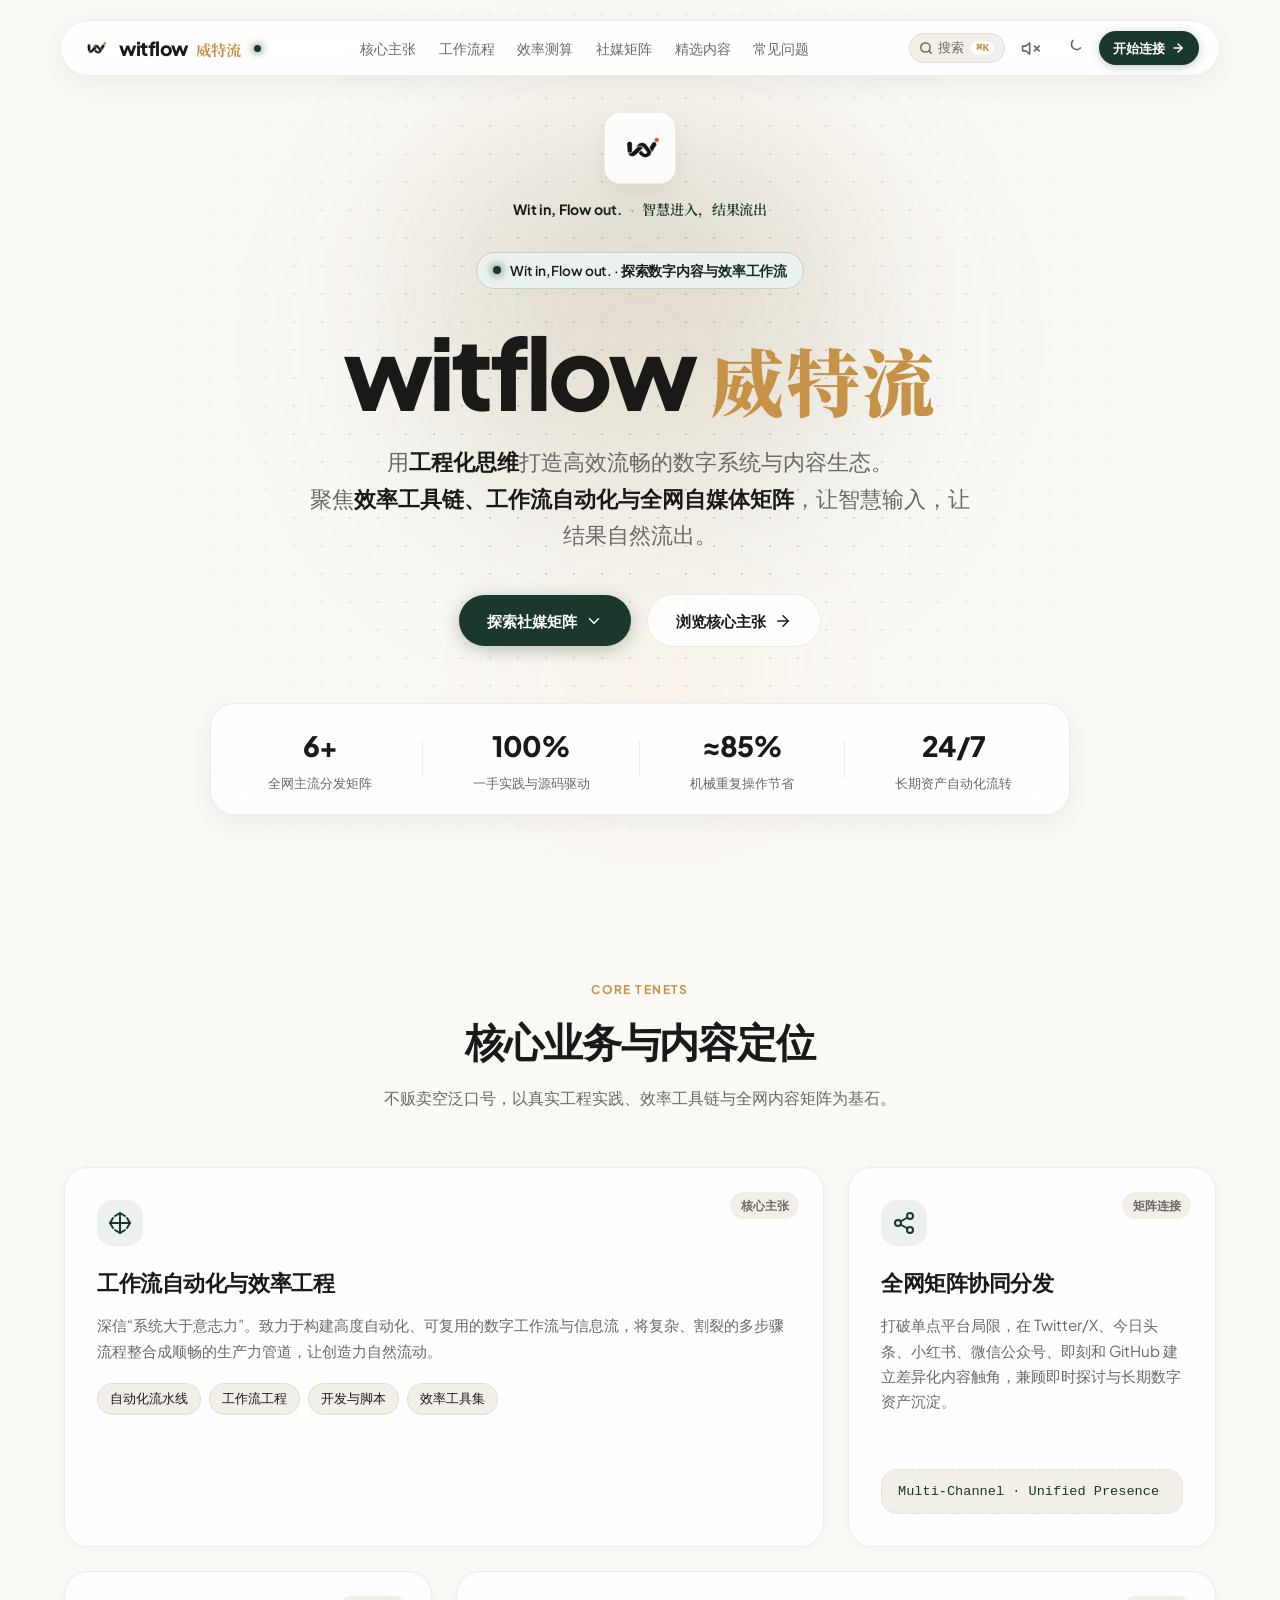
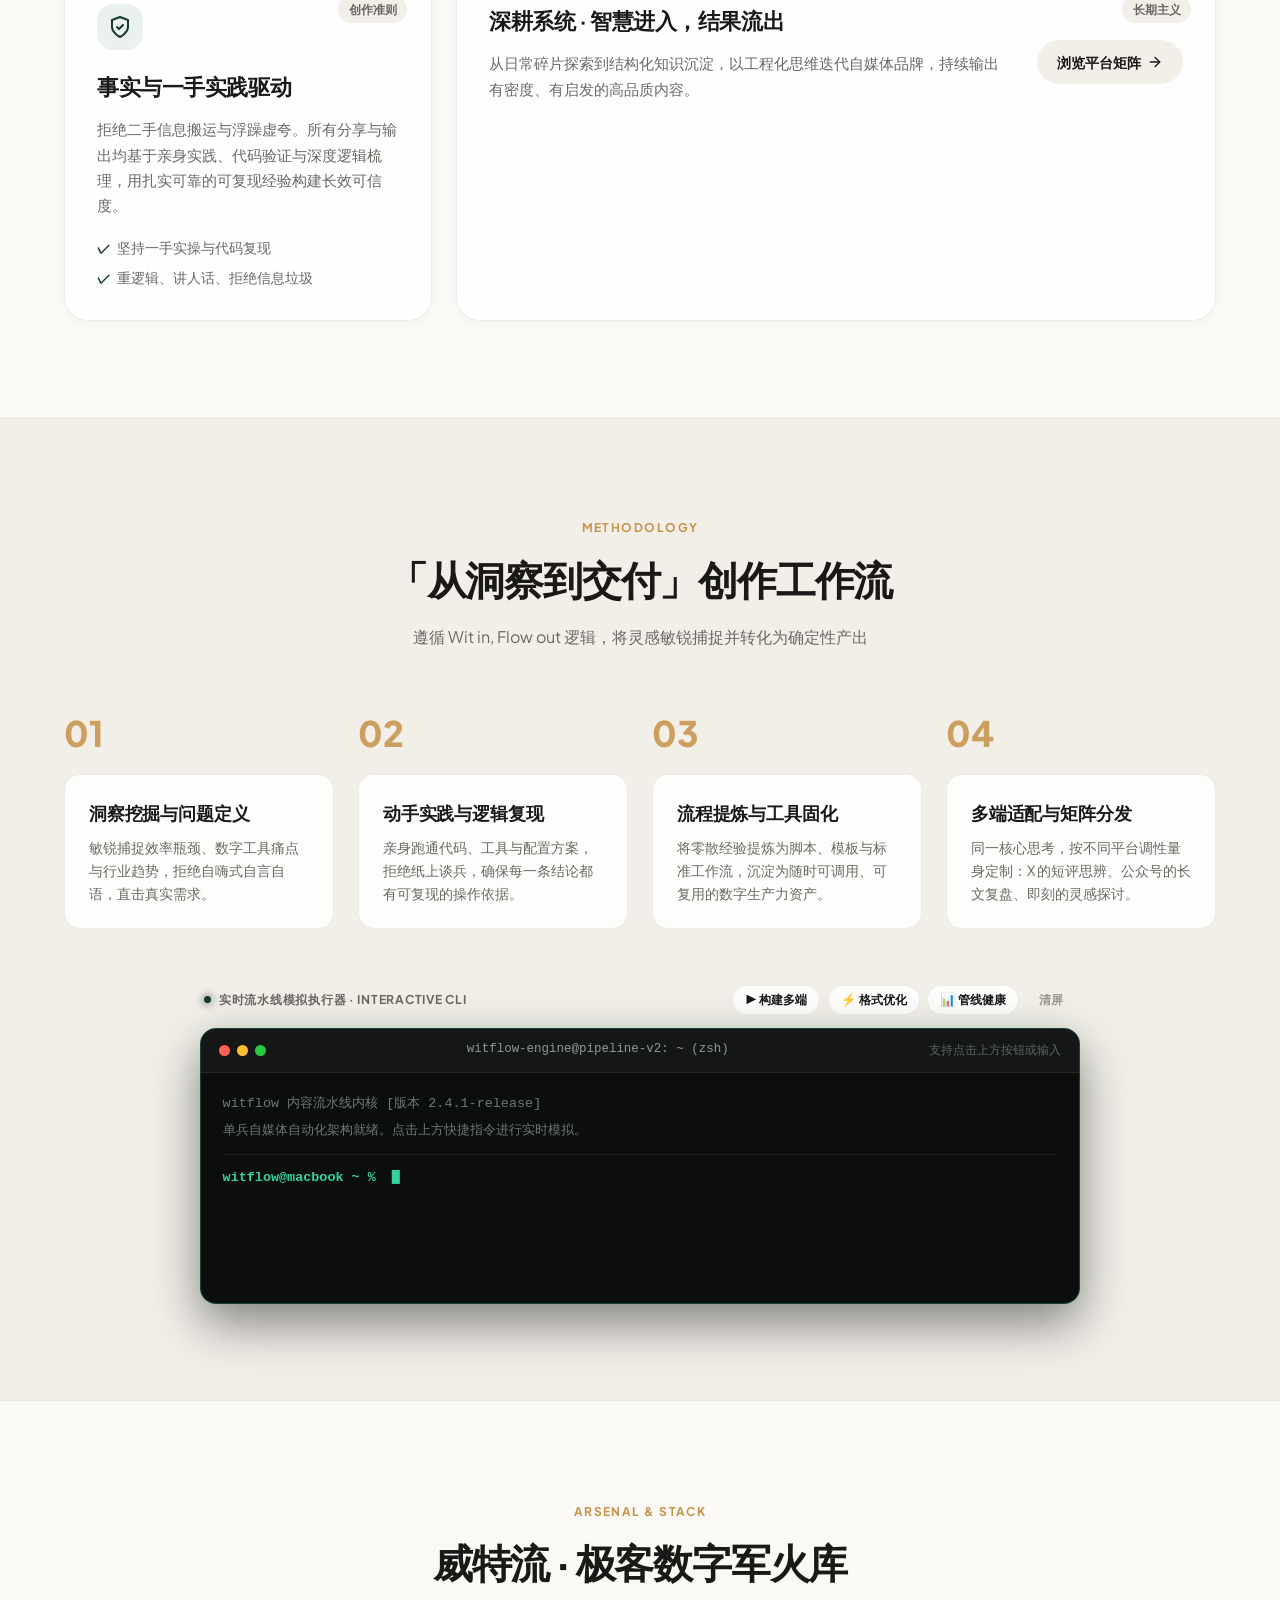
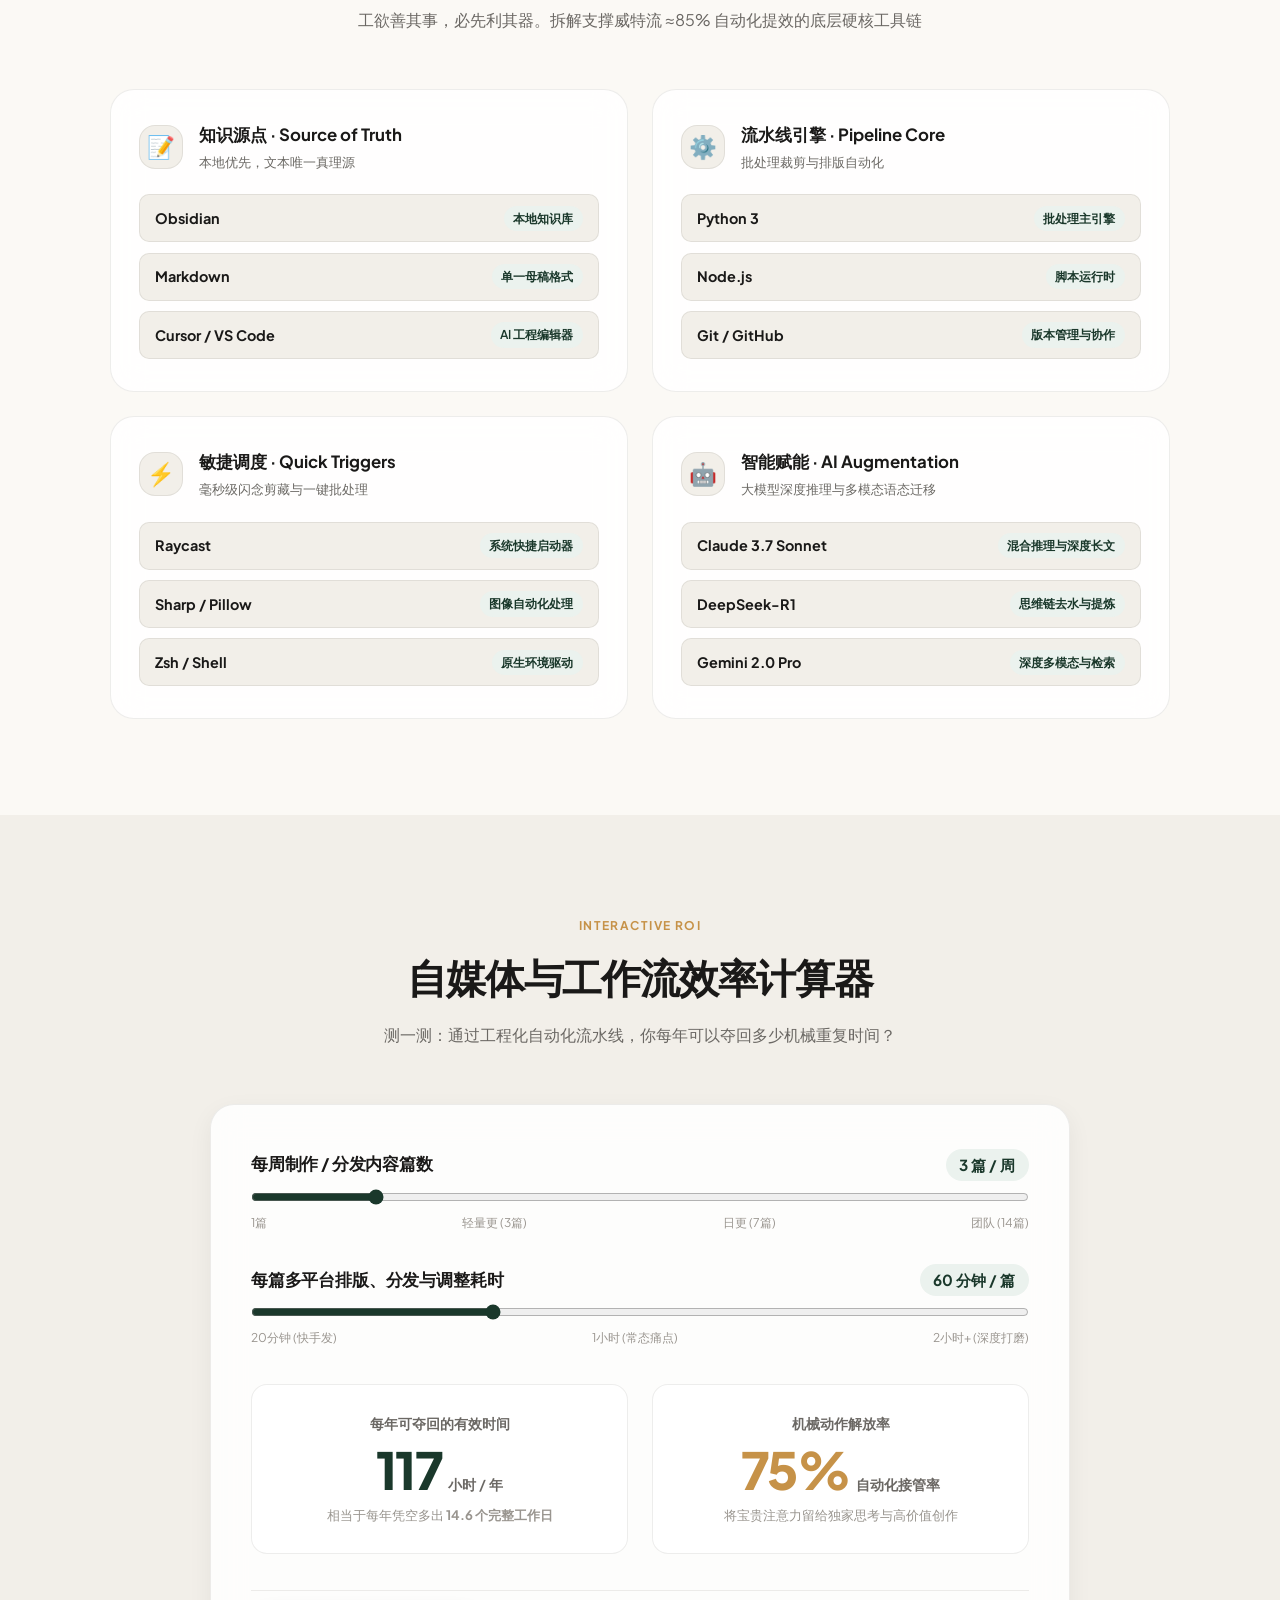
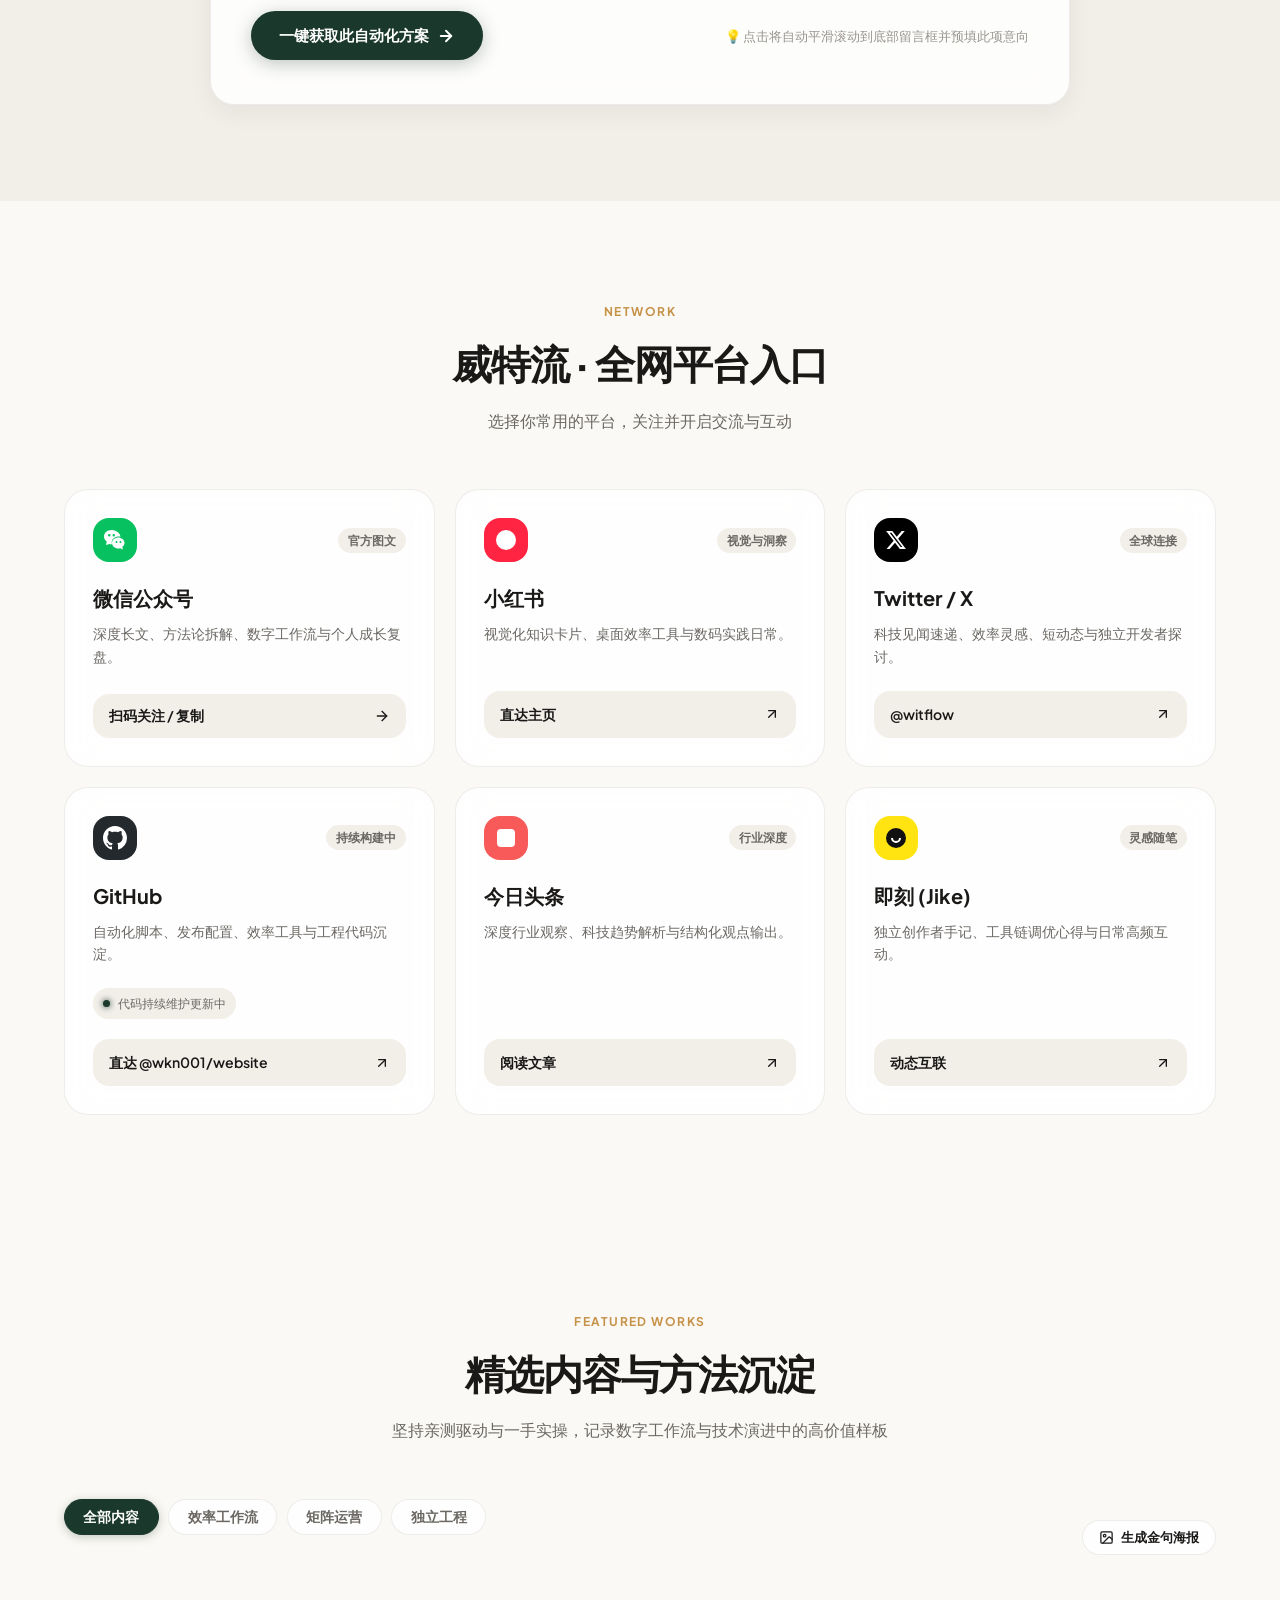
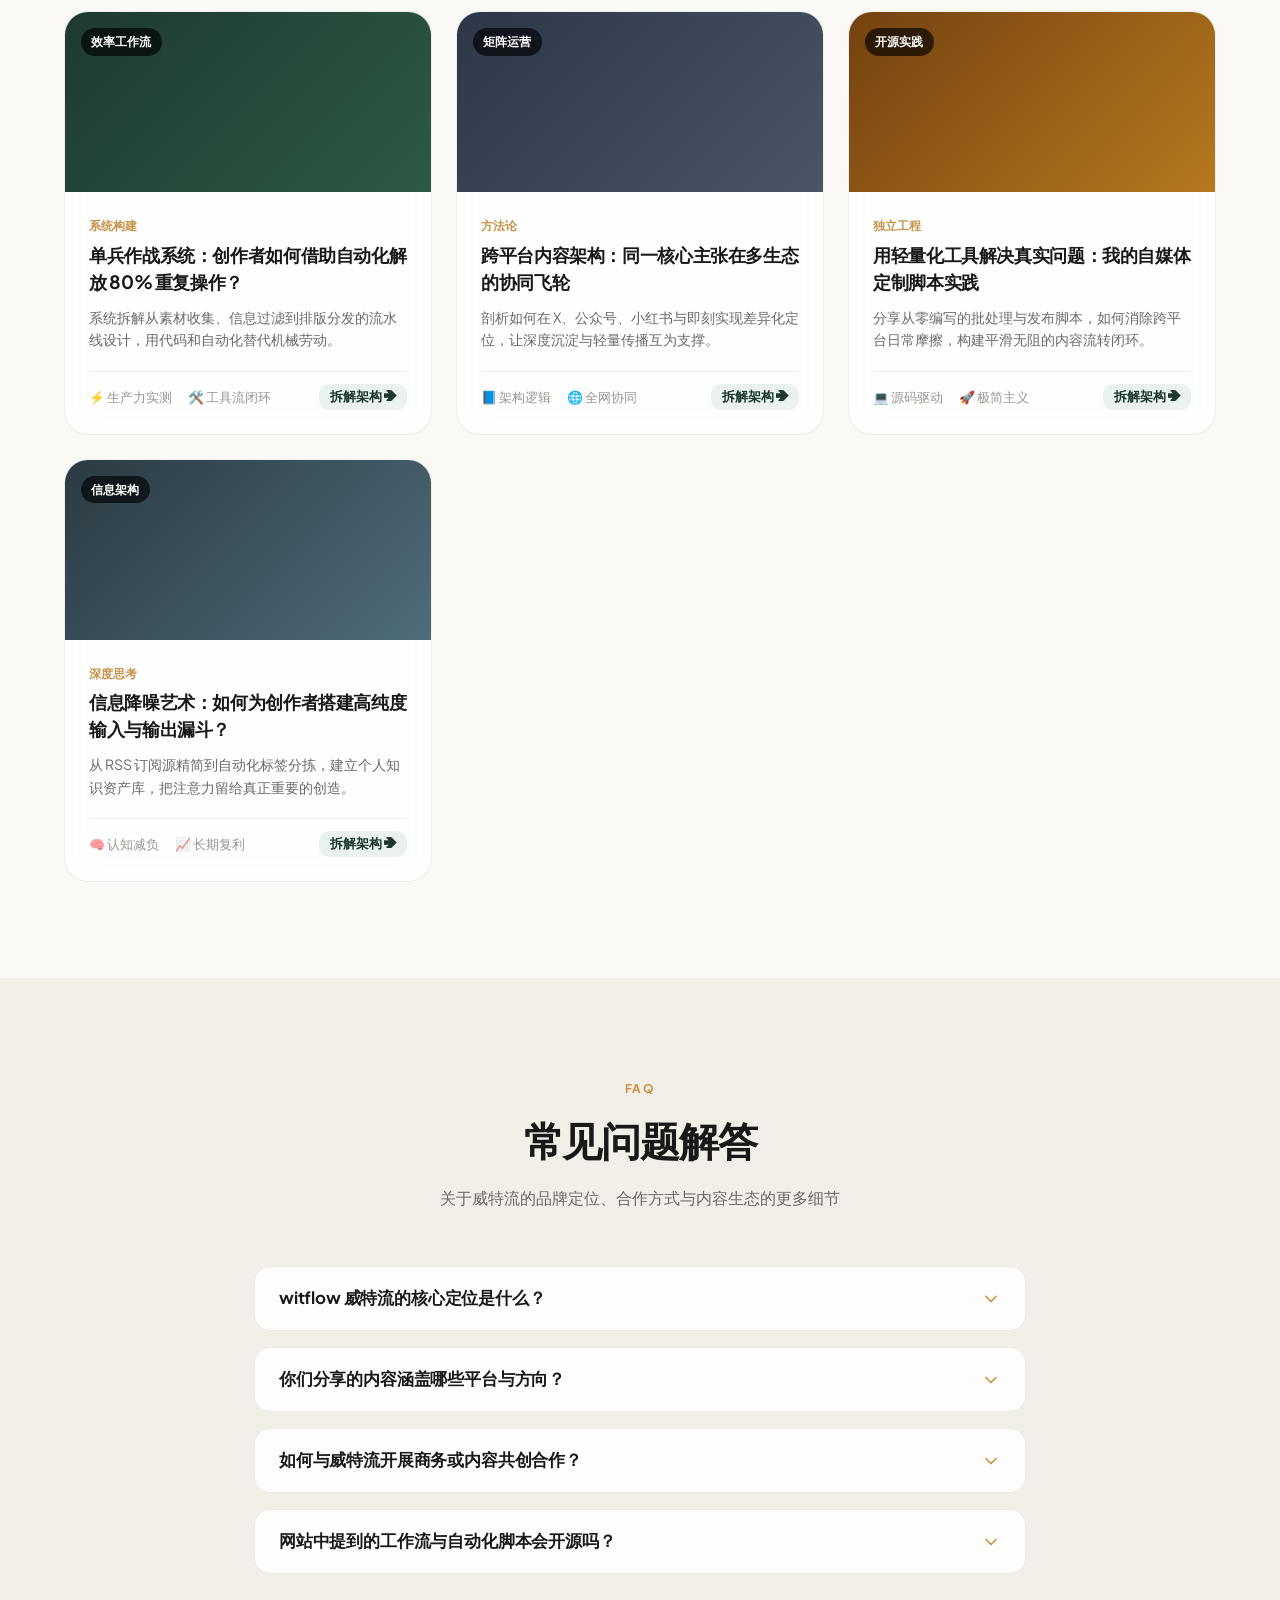
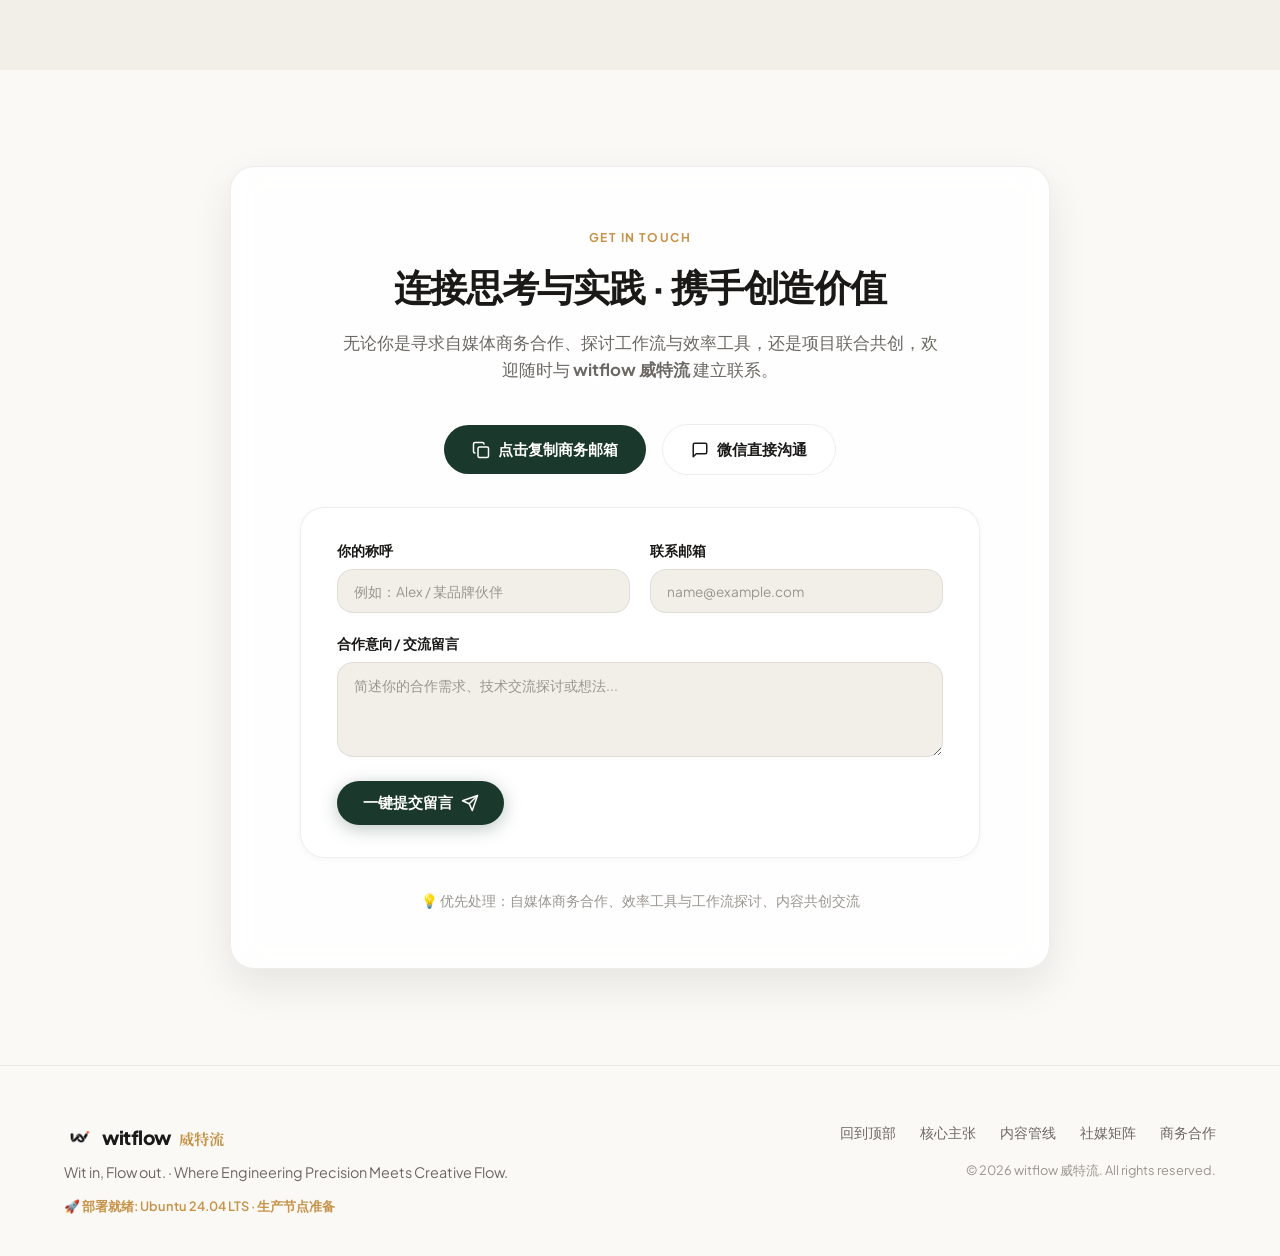
==== index.html @ 1a238921 "fix(tech-stack): correct Gemini version to 2.0 Pro" ====
<!DOCTYPE html>
<html lang="zh-CN" data-theme="light">
<head>
  <meta charset="UTF-8">
  <meta name="viewport" content="width=device-width, initial-scale=1.0">
  <title>witflow 威特流 · 效率工作流与全网自媒体矩阵</title>
  <meta name="description" content="witflow 威特流 - Wit in, Flow out. 用工程化思维探索效率工具链、自动化工作流与全网自媒体矩阵。">
  
  <!-- Open Graph / Meta for Social Shares (WeChat, Twitter, Telegram) -->
  <meta property="og:type" content="website">
  <meta property="og:url" content="https://witflow.com/">
  <meta property="og:title" content="witflow 威特流 · 探索数字内容与效率工作流">
  <meta property="og:description" content="Wit in, Flow out. · 智慧进入，结果流出。专注数字工作流自动化、工具链工程与全网多平台自媒体矩阵。">
  <meta property="og:image" content="assets/logo.png">

  <!-- Twitter / X Card -->
  <meta name="twitter:card" content="summary_large_image">
  <meta name="twitter:site" content="@witflow">
  <meta name="twitter:title" content="witflow 威特流 · Wit in, Flow out.">
  <meta name="twitter:description" content="用工程化思维打造高效流畅的数字系统与内容生态。智慧进入，结果流出。">
  <meta name="twitter:image" content="assets/logo.png">

  <!-- Theme Color for Mobile Browsers -->
  <meta name="theme-color" content="#1E3A2F" media="(prefers-color-scheme: light)">
  <meta name="theme-color" content="#0B0D0C" media="(prefers-color-scheme: dark)">

  <!-- Favicon & Apple Touch Icons -->
  <link rel="icon" type="image/png" href="assets/logo.png">
  <link rel="apple-touch-icon" href="assets/logo.png">

  <!-- PWA Web App Manifest -->
  <link rel="manifest" href="manifest.json">

  <!-- Schema.org JSON-LD Structured Data for Search Engines -->
  <script type="application/ld+json">
  {
    "@context": "https://schema.org",
    "@type": "WebSite",
    "name": "witflow 威特流",
    "alternateName": "witflow",
    "url": "https://wkn001.github.io/website/",
    "description": "Wit in, Flow out. 用工程化思维探索效率工具链、自动化工作流与全网自媒体矩阵。",
    "inLanguage": "zh-CN",
    "publisher": {
      "@type": "Organization",
      "name": "witflow 威特流",
      "logo": {
        "@type": "ImageObject",
        "url": "https://wkn001.github.io/website/assets/logo.png"
      }
    }
  }
  </script>

  <!-- Fonts -->
  <link rel="preconnect" href="https://fonts.googleapis.com">
  <link rel="preconnect" href="https://fonts.gstatic.com" crossorigin>
  <link href="https://fonts.googleapis.com/css2?family=Plus+Jakarta+Sans:wght@400;500;600;700;800&family=Noto+Serif+SC:wght@600;700;900&display=swap" rel="stylesheet">
  <link rel="stylesheet" href="styles.css">
</head>
<body>

  <!-- Top Reading Progress Indicator (Magic UI inspired) -->
  <div id="reading-progress-bar" class="reading-progress-bar"></div>

  <!-- Floating Navigation Bar -->
  <header id="navbar-wrapper" class="navbar-wrapper">
    <nav class="navbar glass">
      <a href="#hero" class="brand-logo">
        <img src="assets/logo.png" alt="witflow 威特流 Logo" class="brand-logo-img">
        <div class="brand-title-group">
          <span class="logo-text-en">witflow</span>
          <span class="logo-text-zh">威特流</span>
        </div>
        <span class="status-dot" title="活跃运行中"></span>
      </a>

      <div class="nav-links">
        <a href="#bento" class="nav-link">核心主张</a>
        <a href="#pipeline" class="nav-link">工作流程</a>
        <a href="#calculator" class="nav-link">效率测算</a>
        <a href="#matrix" class="nav-link">社媒矩阵</a>
        <a href="#showcase" class="nav-link">精选内容</a>
        <a href="#faq" class="nav-link">常见问题</a>
      </div>

      <div class="nav-actions">
        <!-- Command Palette Trigger (Raycast style Ctrl+K) -->
        <button id="cmd-palette-btn" class="cmd-palette-trigger" title="全站快捷指令 (Ctrl+K)">
          <svg width="14" height="14" viewBox="0 0 24 24" fill="none" stroke="currentColor" stroke-width="2.5" stroke-linecap="round" stroke-linejoin="round"><circle cx="11" cy="11" r="8"/><path d="m21 21-4.3-4.3"/></svg>
          <span class="cmd-shortcut-text">搜索</span>
          <kbd class="cmd-kbd-badge">⌘K</kbd>
        </button>

        <!-- Web Audio Micro-sound Toggle (Linear/Raycast style) -->
        <button id="sound-toggle" class="icon-btn" aria-label="微音效开关" title="切换交互微音效">
          <svg class="sound-on-icon" width="19" height="19" viewBox="0 0 24 24" fill="none" stroke="currentColor" stroke-width="2" stroke-linecap="round" stroke-linejoin="round"><polygon points="11 5 6 9 2 9 2 15 6 15 11 19 11 5"/><path d="M15.54 8.46a5 5 0 0 1 0 7.07"/><path d="M19.07 4.93a10 10 0 0 1 0 14.14"/></svg>
          <svg class="sound-off-icon hidden" width="19" height="19" viewBox="0 0 24 24" fill="none" stroke="currentColor" stroke-width="2" stroke-linecap="round" stroke-linejoin="round"><polygon points="11 5 6 9 2 9 2 15 6 15 11 19 11 5"/><line x1="23" y1="9" x2="17" y2="15"/><line x1="17" y1="9" x2="23" y2="15"/></svg>
        </button>

        <!-- Theme Toggle -->
        <button id="theme-toggle" class="icon-btn" aria-label="切换主题" title="切换深色/浅色模式">
          <svg class="sun-icon" width="20" height="20" viewBox="0 0 24 24" fill="none" stroke="currentColor" stroke-width="2" stroke-linecap="round" stroke-linejoin="round">
            <circle cx="12" cy="12" r="4"></circle>
            <path d="M12 2v2"></path><path d="M12 20v2"></path>
            <path d="m4.93 4.93 1.41 1.41"></path><path d="m17.66 17.66 1.41 1.41"></path>
            <path d="M2 12h2"></path><path d="M20 12h2"></path>
            <path d="m6.34 17.66-1.41 1.41"></path><path d="m19.07 4.93-1.41 1.41"></path>
          </svg>
          <svg class="moon-icon" width="20" height="20" viewBox="0 0 24 24" fill="none" stroke="currentColor" stroke-width="2" stroke-linecap="round" stroke-linejoin="round">
            <path d="M12 3a6 6 0 0 0 9 9 9 0 1 1-9-9Z"></path>
          </svg>
        </button>

        <!-- Mobile Menu Toggle Button (Visible on mobile) -->
        <button id="mobile-menu-btn" class="icon-btn mobile-toggle" aria-label="打开移动端导航" title="打开导航菜单">
          <svg class="menu-open-icon" width="22" height="22" viewBox="0 0 24 24" fill="none" stroke="currentColor" stroke-width="2" stroke-linecap="round" stroke-linejoin="round">
            <line x1="4" x2="20" y1="12" y2="12"></line>
            <line x1="4" x2="20" y1="6" y2="6"></line>
            <line x1="4" x2="20" y1="18" y2="18"></line>
          </svg>
          <svg class="menu-close-icon hidden" width="22" height="22" viewBox="0 0 24 24" fill="none" stroke="currentColor" stroke-width="2" stroke-linecap="round" stroke-linejoin="round">
            <path d="M18 6 6 18"></path>
            <path d="m6 6 12 12"></path>
          </svg>
        </button>

        <a href="#contact" class="cta-btn sm desktop-cta">
          <span>开始连接</span>
          <svg width="14" height="14" viewBox="0 0 24 24" fill="none" stroke="currentColor" stroke-width="2.5" stroke-linecap="round" stroke-linejoin="round"><path d="M5 12h14"></path><path d="m12 5 7 7-7 7"></path></svg>
        </a>
      </div>
    </nav>

    <!-- Mobile Navigation Drawer -->
    <div id="mobile-drawer" class="mobile-drawer glass hidden">
      <div class="drawer-links">
        <a href="#hero" class="drawer-link">首页</a>
        <a href="#bento" class="drawer-link">核心主张</a>
        <a href="#pipeline" class="drawer-link">工作流程</a>
        <a href="#calculator" class="drawer-link">效率测算</a>
        <a href="#matrix" class="drawer-link">社媒矩阵</a>
        <a href="#showcase" class="drawer-link">精选内容</a>
        <a href="#faq" class="drawer-link">常见问题</a>
        <a href="#contact" class="drawer-link drawer-cta">商务与交流</a>
      </div>
    </div>
  </header>

  <main>
    <!-- Hero Section (Awwwards / Land-book Inspired) -->
    <section id="hero" class="hero-section">
      <!-- Ambient Background Dot Grid & Radial Glow -->
      <div class="hero-grid-bg" aria-hidden="true"></div>
      <canvas id="hero-ambient-canvas" class="hero-ambient-canvas" aria-hidden="true"></canvas>
      <div class="hero-glow-orb glow-top" aria-hidden="true"></div>
      <div class="hero-glow-orb glow-bottom" aria-hidden="true"></div>

      <div class="container hero-container">
        <!-- Hero Logo Emblem & Slogan -->
        <div class="hero-brand-emblem">
          <div class="hero-logo-frame">
            <img src="assets/logo.png" alt="witflow 威特流 Logo" class="hero-logo-img">
          </div>
          <div class="slogan-tag">
            <span class="slogan-en shimmer-text">Wit in, Flow out.</span>
            <span class="slogan-divider">·</span>
            <span class="slogan-zh">智慧进入，结果流出</span>
          </div>
        </div>

        <!-- Pill Badge -->
        <div class="pill-badge">
          <span class="pulse-beacon"></span>
          <span class="pill-text shimmer-text">Wit in, Flow out. · 探索数字内容与效率工作流</span>
        </div>

        <!-- Main Typography -->
        <h1 class="hero-title">
          <span class="title-en">witflow</span>
          <span class="title-zh">威特流</span>
        </h1>

        <p class="hero-subtitle">
          用<strong>工程化思维</strong>打造高效流畅的数字系统与内容生态。<br>
          聚焦<strong>效率工具链、工作流自动化与全网自媒体矩阵</strong>，让智慧输入，让结果自然流出。
        </p>

        <!-- CTA Action Buttons -->
        <div class="hero-cta-group">
          <a href="#matrix" class="btn primary-btn">
            <span>探索社媒矩阵</span>
            <svg width="18" height="18" viewBox="0 0 24 24" fill="none" stroke="currentColor" stroke-width="2" stroke-linecap="round" stroke-linejoin="round"><path d="m6 9 6 6 6-6"/></svg>
          </a>
          <a href="#bento" class="btn ghost-btn">
            <span>浏览核心主张</span>
            <svg width="18" height="18" viewBox="0 0 24 24" fill="none" stroke="currentColor" stroke-width="2" stroke-linecap="round" stroke-linejoin="round"><path d="M5 12h14"></path><path d="m12 5 7 7-7 7"></path></svg>
          </a>
        </div>

        <!-- Metric Ribbon (Stats Bar with Count-up Animation) -->
        <div class="stats-ribbon glass" id="stats-ribbon">
          <div class="stat-item">
            <span class="stat-num" data-count-target="6" data-count-suffix="+">0</span>
            <span class="stat-label">全网主流分发矩阵</span>
          </div>
          <div class="stat-divider"></div>
          <div class="stat-item">
            <span class="stat-num" data-count-target="100" data-count-suffix="%">0</span>
            <span class="stat-label">一手实践与源码驱动</span>
          </div>
          <div class="stat-divider"></div>
          <div class="stat-item">
            <span class="stat-num" data-count-target="85" data-count-prefix="≈" data-count-suffix="%">0</span>
            <span class="stat-label">机械重复操作节省</span>
          </div>
          <div class="stat-divider"></div>
          <div class="stat-item">
            <span class="stat-num" data-count-target="24" data-count-suffix="/7">0</span>
            <span class="stat-label">长期资产自动化流转</span>
          </div>
        </div>
      </div>

      <!-- Subtle Background Grid/Orb (Aceternity UI Inspired) -->
      <div class="hero-grid-bg"></div>
      <div class="ambient-glow"></div>
    </section>

    <!-- Bento Grid Section (Aceternity UI / Magic UI Inspired) -->
    <section id="bento" class="section bento-section">
      <div class="container">
        <div class="section-header">
          <span class="section-tag">Core Tenets</span>
          <h2 class="section-title">核心业务与内容定位</h2>
          <p class="section-desc">不贩卖空泛口号，以真实工程实践、效率工具链与全网内容矩阵为基石。</p>
        </div>

        <div class="bento-grid">
          <!-- Bento 1: Large Card (Workflow Automation & Digital Engineering) -->
          <div class="bento-card bento-card-large spotlight-card">
            <div class="bento-badge">核心主张</div>
            <div class="bento-content">
              <div class="card-icon-box">
                <svg width="24" height="24" viewBox="0 0 24 24" fill="none" stroke="currentColor" stroke-width="2" stroke-linecap="round" stroke-linejoin="round"><path d="M12 2v20"/><path d="m17 5-5-3-5 3"/><path d="m17 19-5 3-5-3"/><path d="M2 12h20"/><path d="m5 7-3 5 3 5"/><path d="m19 7 3 5-3 5"/></svg>
              </div>
              <h3 class="bento-title">工作流自动化与效率工程</h3>
              <p class="bento-text">
                深信“系统大于意志力”。致力于构建高度自动化、可复用的数字工作流与信息流，将复杂、割裂的多步骤流程整合成顺畅的生产力管道，让创造力自然流动。
              </p>
              <div class="pill-group">
                <span class="tag-pill">自动化流水线</span>
                <span class="tag-pill">工作流工程</span>
                <span class="tag-pill">开发与脚本</span>
                <span class="tag-pill">效率工具集</span>
              </div>
            </div>
            <div class="bento-visual visual-engineering">
              <div class="grid-overlay"></div>
            </div>
          </div>

          <!-- Bento 2: Medium Card (Unified Media Presence) -->
          <div class="bento-card spotlight-card">
            <div class="bento-badge">矩阵连接</div>
            <div class="card-icon-box">
              <svg width="24" height="24" viewBox="0 0 24 24" fill="none" stroke="currentColor" stroke-width="2" stroke-linecap="round" stroke-linejoin="round"><circle cx="18" cy="5" r="3"/><circle cx="6" cy="12" r="3"/><circle cx="18" cy="19" r="3"/><line x1="8.59" x2="15.42" y1="13.51" y2="17.49"/><line x1="15.41" x2="8.59" y1="6.51" y2="10.49"/></svg>
            </div>
            <h3 class="bento-title">全网矩阵协同分发</h3>
            <p class="bento-text">
              打破单点平台局限，在 Twitter/X、今日头条、小红书、微信公众号、即刻和 GitHub 建立差异化内容触角，兼顾即时探讨与长期数字资产沉淀。
            </p>
            <div class="code-chip">
              <code>Multi-Channel · Unified Presence</code>
            </div>
          </div>

          <!-- Bento 3: Medium Card (Strict Verification & Real Experience) -->
          <div class="bento-card spotlight-card">
            <div class="bento-badge">创作准则</div>
            <div class="card-icon-box">
              <svg width="24" height="24" viewBox="0 0 24 24" fill="none" stroke="currentColor" stroke-width="2" stroke-linecap="round" stroke-linejoin="round"><path d="M12 22s8-4 8-10V5l-8-3-8 3v7c0 6 8 10 8 10z"/><path d="m9 12 2 2 4-4"/></svg>
            </div>
            <h3 class="bento-title">事实与一手实践驱动</h3>
            <p class="bento-text">
              拒绝二手信息搬运与浮躁虚夸。所有分享与输出均基于亲身实践、代码验证与深度逻辑梳理，用扎实可靠的可复现经验构建长效可信度。
            </p>
            <ul class="check-list">
              <li>坚持一手实操与代码复现</li>
              <li>重逻辑、讲人话、拒绝信息垃圾</li>
            </ul>
          </div>

          <!-- Bento 4: Wide Card (Multi-platform Matrix) -->
          <div class="bento-card bento-card-wide spotlight-card">
            <div class="bento-badge">长期主义</div>
            <div class="bento-content-row">
              <div>
                <h3 class="bento-title">深耕系统 · 智慧进入，结果流出</h3>
                <p class="bento-text">
                  从日常碎片探索到结构化知识沉淀，以工程化思维迭代自媒体品牌，持续输出有密度、有启发的高品质内容。
                </p>
              </div>
              <a href="#matrix" class="card-action-link">
                <span>浏览平台矩阵</span>
                <svg width="16" height="16" viewBox="0 0 24 24" fill="none" stroke="currentColor" stroke-width="2" stroke-linecap="round" stroke-linejoin="round"><path d="M5 12h14"></path><path d="m12 5 7 7-7 7"></path></svg>
              </a>
            </div>
          </div>
        </div>
      </div>
    </section>

    <!-- Pipeline / Process Section (Mobbin / SaaSFrame Inspired) -->
    <section id="pipeline" class="section pipeline-section">
      <div class="container">
        <div class="section-header">
          <span class="section-tag">Methodology</span>
          <h2 class="section-title">「从洞察到交付」创作工作流</h2>
          <p class="section-desc">遵循 Wit in, Flow out 逻辑，将灵感敏锐捕捉并转化为确定性产出</p>
        </div>

        <div class="pipeline-flow">
          <!-- Step 1 -->
          <div class="flow-step">
            <div class="step-marker">01</div>
            <div class="step-card glass">
              <h4 class="step-title">洞察挖掘与问题定义</h4>
              <p class="step-desc">敏锐捕捉效率瓶颈、数字工具痛点与行业趋势，拒绝自嗨式自言自语，直击真实需求。</p>
            </div>
          </div>

          <!-- Step 2 -->
          <div class="flow-step">
            <div class="step-marker">02</div>
            <div class="step-card glass">
              <h4 class="step-title">动手实践与逻辑复现</h4>
              <p class="step-desc">亲身跑通代码、工具与配置方案，拒绝纸上谈兵，确保每一条结论都有可复现的操作依据。</p>
            </div>
          </div>

          <!-- Step 3 -->
          <div class="flow-step">
            <div class="step-marker">03</div>
            <div class="step-card glass">
              <h4 class="step-title">流程提炼与工具固化</h4>
              <p class="step-desc">将零散经验提炼为脚本、模板与标准工作流，沉淀为随时可调用、可复用的数字生产力资产。</p>
            </div>
          </div>

          <!-- Step 4 -->
          <div class="flow-step">
            <div class="step-marker">04</div>
            <div class="step-card glass">
              <h4 class="step-title">多端适配与矩阵分发</h4>
              <p class="step-desc">同一核心思考，按不同平台调性量身定制：X 的短评思辨、公众号的长文复盘、即刻的灵感探讨。</p>
            </div>
          </div>
        </div>

        <!-- Interactive Terminal Simulator (CLI Pipeline Engine Demo) -->
        <div class="terminal-container">
          <div class="terminal-header-bar">
            <div class="terminal-badge-group">
              <span class="pulse-beacon sm"></span>
              <span class="terminal-badge-title">实时流水线模拟执行器 · INTERACTIVE CLI</span>
            </div>
            <div class="terminal-quick-actions">
              <button class="term-btn" data-cmd="build"><span>▶ 构建多端</span></button>
              <button class="term-btn" data-cmd="optimize"><span>⚡ 格式优化</span></button>
              <button class="term-btn" data-cmd="status"><span>📊 管线健康</span></button>
              <button class="term-btn text-only" data-cmd="clear"><span>清屏</span></button>
            </div>
          </div>

          <div class="terminal-window glass">
            <div class="terminal-window-bar">
              <div class="term-dots">
                <span class="dot red"></span>
                <span class="dot yellow"></span>
                <span class="dot green"></span>
              </div>
              <div class="term-window-title">witflow-engine@pipeline-v2: ~ (zsh)</div>
              <div class="term-actions-hint">支持点击上方按钮或输入</div>
            </div>
            <div class="terminal-body" id="terminal-screen" tabindex="0">
              <div class="term-log-line muted">witflow 内容流水线内核 [版本 2.4.1-release]</div>
              <div class="term-log-line muted">单兵自媒体自动化架构就绪。点击上方快捷指令进行实时模拟。</div>
              <div class="term-divider"></div>
              <div class="term-output-area" id="terminal-output">
                <!-- Executed outputs will append here -->
              </div>
              <div class="term-input-line">
                <span class="term-prompt">witflow@macbook ~ %</span>
                <span class="term-active-cmd" id="term-active-cmd"></span>
                <span class="term-cursor">█</span>
                <input type="text" id="term-hidden-input" class="term-hidden-input" autocomplete="off" spellcheck="false" aria-label="命令行输入">
              </div>
            </div>
          </div>
        </div>
      </div>
    </section>

    <!-- Tech Stack & Gear Arsenal Section -->
    <section id="stack" class="section stack-section">
      <div class="container">
        <div class="section-header">
          <span class="section-tag">Arsenal & Stack</span>
          <h2 class="section-title">威特流 · 极客数字军火库</h2>
          <p class="section-desc">工欲善其事，必先利其器。拆解支撑威特流 ≈85% 自动化提效的底层硬核工具链</p>
        </div>

        <div class="stack-grid">
          <!-- Stack Category 1 -->
          <div class="stack-card glass spotlight-card">
            <div class="stack-card-header">
              <div class="stack-icon-frame">📝</div>
              <div>
                <h3 class="stack-card-title">知识源点 · Source of Truth</h3>
                <p class="stack-card-subtitle">本地优先，文本唯一真理源</p>
              </div>
            </div>
            <div class="stack-tags-list">
              <div class="stack-item" title="核心笔记与网状双链系统">
                <span class="stack-item-name">Obsidian</span>
                <span class="stack-item-role">本地知识库</span>
              </div>
              <div class="stack-item" title="通用跨平台轻量文本源">
                <span class="stack-item-name">Markdown</span>
                <span class="stack-item-role">单一母稿格式</span>
              </div>
              <div class="stack-item" title="AI Agent 驱动的代码高亮与批量排版工程">
                <span class="stack-item-name">Cursor / VS Code</span>
                <span class="stack-item-role">AI 工程编辑器</span>
              </div>
            </div>
          </div>

          <!-- Stack Category 2 -->
          <div class="stack-card glass spotlight-card">
            <div class="stack-card-header">
              <div class="stack-icon-frame">⚙️</div>
              <div>
                <h3 class="stack-card-title">流水线引擎 · Pipeline Core</h3>
                <p class="stack-card-subtitle">批处理裁剪与排版自动化</p>
              </div>
            </div>
            <div class="stack-tags-list">
              <div class="stack-item" title="多平台差异化格式转换主引擎">
                <span class="stack-item-name">Python 3</span>
                <span class="stack-item-role">批处理主引擎</span>
              </div>
              <div class="stack-item" title="自建 CLI 命令行工具链与静态站点">
                <span class="stack-item-name">Node.js</span>
                <span class="stack-item-role">脚本运行时</span>
              </div>
              <div class="stack-item" title="多设备无缝版本追踪与历史还原">
                <span class="stack-item-name">Git / GitHub</span>
                <span class="stack-item-role">版本管理与协作</span>
              </div>
            </div>
          </div>

          <!-- Stack Category 3 -->
          <div class="stack-card glass spotlight-card">
            <div class="stack-card-header">
              <div class="stack-icon-frame">⚡</div>
              <div>
                <h3 class="stack-card-title">敏捷调度 · Quick Triggers</h3>
                <p class="stack-card-subtitle">毫秒级闪念剪藏与一键批处理</p>
              </div>
            </div>
            <div class="stack-tags-list">
              <div class="stack-item" title="全局快捷呼出自定义流水线指令">
                <span class="stack-item-name">Raycast</span>
                <span class="stack-item-role">系统快捷启动器</span>
              </div>
              <div class="stack-item" title="本地多图无损压缩与图床同步">
                <span class="stack-item-name">Sharp / Pillow</span>
                <span class="stack-item-role">图像自动化处理</span>
              </div>
              <div class="stack-item" title="开箱即用的轻量终端脚本">
                <span class="stack-item-name">Zsh / Shell</span>
                <span class="stack-item-role">原生环境驱动</span>
              </div>
            </div>
          </div>

          <!-- Stack Category 4 -->
          <div class="stack-card glass spotlight-card">
            <div class="stack-card-header">
              <div class="stack-icon-frame">🤖</div>
              <div>
                <h3 class="stack-card-title">智能赋能 · AI Augmentation</h3>
                <p class="stack-card-subtitle">大模型深度推理与多模态语态迁移</p>
              </div>
            </div>
            <div class="stack-tags-list">
              <div class="stack-item" title="支持 Extended Thinking 混合推理与深度长文逻辑重构">
                <span class="stack-item-name">Claude 3.7 Sonnet</span>
                <span class="stack-item-role">混合推理与深度长文</span>
              </div>
              <div class="stack-item" title="开源强化学习推理天花板，深度思维链概念推导与去水提炼">
                <span class="stack-item-name">DeepSeek-R1</span>
                <span class="stack-item-role">思维链去水与提炼</span>
              </div>
              <div class="stack-item" title="多模态原生与深度思考，海量资料跨模态检索与降噪">
                <span class="stack-item-name">Gemini 2.0 Pro</span>
                <span class="stack-item-role">深度多模态与检索</span>
              </div>
            </div>
          </div>
        </div>
      </div>
    </section>

    <!-- Workflow Efficiency Calculator (Interactive ROI Tool) -->
    <section id="calculator" class="section calculator-section">
      <div class="container">
        <div class="section-header">
          <span class="section-tag">Interactive ROI</span>
          <h2 class="section-title">自媒体与工作流效率计算器</h2>
          <p class="section-desc">测一测：通过工程化自动化流水线，你每年可以夺回多少机械重复时间？</p>
        </div>

        <div class="calculator-box glass">
          <div class="calculator-inputs">
            <!-- Slider 1 -->
            <div class="calc-control-group">
              <div class="calc-label-row">
                <span class="calc-title">每周制作 / 分发内容篇数</span>
                <span class="calc-val-badge" id="calc-pieces-display">3 篇 / 周</span>
              </div>
              <input type="range" id="calc-pieces-slider" class="calc-range" min="1" max="14" value="3" step="1">
              <div class="calc-range-marks">
                <span>1篇</span>
                <span>轻量更 (3篇)</span>
                <span>日更 (7篇)</span>
                <span>团队 (14篇)</span>
              </div>
            </div>

            <!-- Slider 2 -->
            <div class="calc-control-group">
              <div class="calc-label-row">
                <span class="calc-title">每篇多平台排版、分发与调整耗时</span>
                <span class="calc-val-badge" id="calc-time-display">60 分钟 / 篇</span>
              </div>
              <input type="range" id="calc-time-slider" class="calc-range" min="20" max="150" value="60" step="5">
              <div class="calc-range-marks">
                <span>20分钟 (快手发)</span>
                <span>1小时 (常态痛点)</span>
                <span>2小时+ (深度打磨)</span>
              </div>
            </div>
          </div>

          <div class="calculator-results">
            <!-- Card 1 -->
            <div class="calc-result-card spotlight-card">
              <span class="result-label">每年可夺回的有效时间</span>
              <div class="result-highlight">
                <span class="result-big-num" id="calc-saved-hours">117</span>
                <span class="result-unit">小时 / 年</span>
              </div>
              <p class="result-subtext" id="calc-days-text">相当于每年凭空多出 <strong>14.6 个完整工作日</strong></p>
            </div>

            <!-- Card 2 -->
            <div class="calc-result-card spotlight-card">
              <span class="result-label">机械动作解放率</span>
              <div class="result-highlight">
                <span class="result-big-num highlight-amber" id="calc-ratio-text">75%</span>
                <span class="result-unit">自动化接管率</span>
              </div>
              <p class="result-subtext">将宝贵注意力留给独家思考与高价值创作</p>
            </div>
          </div>

          <div class="calculator-cta-row">
            <button id="calc-apply-cta" class="btn primary-btn calc-cta-btn">
              <span>一键获取此自动化方案</span>
              <svg width="18" height="18" viewBox="0 0 24 24" fill="none" stroke="currentColor" stroke-width="2.5" stroke-linecap="round" stroke-linejoin="round"><path d="M5 12h14"/><path d="m12 5 7 7-7 7"/></svg>
            </button>
            <span class="calc-hint">💡 点击将自动平滑滚动到底部留言框并预填此项意向</span>
          </div>
        </div>
      </div>
    </section>

    <!-- Social Matrix Link Tree (shadcn/ui & HyperUI Inspired) -->
    <section id="matrix" class="section matrix-section">
      <div class="container">
        <div class="section-header">
          <span class="section-tag">Network</span>
          <h2 class="section-title">威特流 · 全网平台入口</h2>
          <p class="section-desc">选择你常用的平台，关注并开启交流与互动</p>
        </div>

        <div class="matrix-grid">
          <!-- 微信公众号 -->
          <div class="matrix-card glass" data-platform="wechat">
            <div class="card-top">
              <div class="platform-icon wechat">
                <svg width="24" height="24" viewBox="0 0 24 24" fill="currentColor"><path d="M8.5 2C4.36 2 1 4.91 1 8.5c0 2.05 1.08 3.87 2.76 5.09L3 17l3.64-1.04c.59.18 1.21.28 1.86.28.2 0 .4-.01.59-.03-.22-.57-.35-1.18-.35-1.82 0-3.25 3.19-5.89 7.12-5.89.54 0 1.06.05 1.57.15C17.07 4.96 13.15 2 8.5 2zm-2.25 4a1.25 1.25 0 1 1 0 2.5 1.25 1.25 0 0 1 0-2.5zm4.5 0a1.25 1.25 0 1 1 0 2.5 1.25 1.25 0 0 1 0-2.5zM15.5 9.5c-3.59 0-6.5 2.46-6.5 5.5s2.91 5.5 6.5 5.5c.57 0 1.11-.08 1.63-.23L20 21.5l-.7-2.62c1.47-1.03 2.2-2.48 2.2-3.88 0-3.04-2.91-5.5-6.5-5.5zm-2 3.5a1 1 0 1 1 0 2 1 1 0 0 1 0-2zm4 0a1 1 0 1 1 0 2 1 1 0 0 1 0-2z"/></svg>
              </div>
              <span class="platform-badge">官方图文</span>
            </div>
            <h3 class="platform-name">微信公众号</h3>
            <p class="platform-desc">深度长文、方法论拆解、数字工作流与个人成长复盘。</p>
            <button class="matrix-action-btn show-qr-btn" data-target="wechat-modal">
              <span>扫码关注 / 复制</span>
              <svg width="16" height="16" viewBox="0 0 24 24" fill="none" stroke="currentColor" stroke-width="2" stroke-linecap="round" stroke-linejoin="round"><path d="M5 12h14"/><path d="m12 5 7 7-7 7"/></svg>
            </button>
          </div>

          <!-- 小红书 -->
          <a href="https://www.xiaohongshu.com" target="_blank" rel="noopener" class="matrix-card glass" data-platform="red">
            <div class="card-top">
              <div class="platform-icon redbook">
                <svg width="24" height="24" viewBox="0 0 24 24" fill="currentColor"><circle cx="12" cy="12" r="10"/><path d="M8 12h8" stroke="#fff" stroke-width="2"/><path d="M12 8v8" stroke="#fff" stroke-width="2"/></svg>
              </div>
              <span class="platform-badge">视觉与洞察</span>
            </div>
            <h3 class="platform-name">小红书</h3>
            <p class="platform-desc">视觉化知识卡片、桌面效率工具与数码实践日常。</p>
            <div class="matrix-action-btn">
              <span>直达主页</span>
              <svg width="16" height="16" viewBox="0 0 24 24" fill="none" stroke="currentColor" stroke-width="2" stroke-linecap="round" stroke-linejoin="round"><path d="M7 17 17 7"/><path d="M7 7h10v10"/></svg>
            </div>
          </a>

          <!-- Twitter / X -->
          <a href="https://twitter.com" target="_blank" rel="noopener" class="matrix-card glass" data-platform="x">
            <div class="card-top">
              <div class="platform-icon x-icon">
                <svg width="22" height="22" viewBox="0 0 24 24" fill="currentColor"><path d="M18.244 2.25h3.308l-7.227 8.26 8.502 11.24H16.17l-5.214-6.817L4.99 21.75H1.68l7.73-8.835L1.254 2.25H8.08l4.713 6.231zm-1.161 17.52h1.833L7.084 4.126H5.117z"/></svg>
              </div>
              <span class="platform-badge">全球连接</span>
            </div>
            <h3 class="platform-name">Twitter / X</h3>
            <p class="platform-desc">科技见闻速递、效率灵感、短动态与独立开发者探讨。</p>
            <div class="matrix-action-btn">
              <span>@witflow</span>
              <svg width="16" height="16" viewBox="0 0 24 24" fill="none" stroke="currentColor" stroke-width="2" stroke-linecap="round" stroke-linejoin="round"><path d="M7 17 17 7"/><path d="M7 7h10v10"/></svg>
            </div>
          </a>

          <!-- GitHub -->
          <a href="https://github.com/wkn001/website" target="_blank" rel="noopener" class="matrix-card glass" data-platform="github">
            <div class="card-top">
              <div class="platform-icon github">
                <svg width="24" height="24" viewBox="0 0 24 24" fill="currentColor"><path d="M12 0C5.37 0 0 5.37 0 12c0 5.31 3.435 9.795 8.205 11.385.6.105.825-.255.825-.57 0-.285-.015-1.23-.015-2.235-3.015.555-3.795-.735-4.035-1.41-.135-.345-.72-1.41-1.23-1.695-.42-.225-1.02-.78-.015-.795.945-.015 1.62.87 1.845 1.23 1.08 1.815 2.805 1.305 3.495.99.105-.78.42-1.305.765-1.605-2.67-.3-5.46-1.335-5.46-5.925 0-1.305.465-2.385 1.23-3.225-.12-.3-.54-1.53.12-3.18 0 0 1.005-.315 3.3 1.23.96-.27 1.98-.405 3-.405s2.04.135 3 .405c2.295-1.56 3.3-1.23 3.3-1.23.66 1.65.24 2.88.12 3.18.765.84 1.23 1.905 1.23 3.225 0 4.605-2.805 5.625-5.475 5.925.435.375.81 1.095.81 2.22 0 1.605-.015 2.895-.015 3.3 0 .315.225.69.825.57A12.02 12.02 0 0 0 24 12c0-6.63-5.37-12-12-12z"/></svg>
              </div>
              <span class="platform-badge" id="github-live-badge">持续构建中</span>
            </div>
            <h3 class="platform-name">GitHub</h3>
            <p class="platform-desc">自动化脚本、发布配置、效率工具与工程代码沉淀。</p>
            <div id="github-live-info" class="github-live-info">
              <span class="live-indicator-dot"></span>
              <span class="live-info-text" id="github-commit-status">代码活跃同步中</span>
            </div>
            <div class="matrix-action-btn">
              <span>直达 @wkn001/website</span>
              <svg width="16" height="16" viewBox="0 0 24 24" fill="none" stroke="currentColor" stroke-width="2" stroke-linecap="round" stroke-linejoin="round"><path d="M7 17 17 7"/><path d="M7 7h10v10"/></svg>
            </div>
          </a>

          <!-- 今日头条 -->
          <a href="https://www.toutiao.com" target="_blank" rel="noopener" class="matrix-card glass" data-platform="toutiao">
            <div class="card-top">
              <div class="platform-icon toutiao">
                <svg width="24" height="24" viewBox="0 0 24 24" fill="currentColor"><rect x="3" y="3" width="18" height="18" rx="4"/><path d="M7 8h10M7 12h7M7 16h10" stroke="#fff" stroke-width="2"/></svg>
              </div>
              <span class="platform-badge">行业深度</span>
            </div>
            <h3 class="platform-name">今日头条</h3>
            <p class="platform-desc">深度行业观察、科技趋势解析与结构化观点输出。</p>
            <div class="matrix-action-btn">
              <span>阅读文章</span>
              <svg width="16" height="16" viewBox="0 0 24 24" fill="none" stroke="currentColor" stroke-width="2" stroke-linecap="round" stroke-linejoin="round"><path d="M7 17 17 7"/><path d="M7 7h10v10"/></svg>
            </div>
          </a>

          <!-- 即刻 -->
          <a href="https://web.okjike.com" target="_blank" rel="noopener" class="matrix-card glass" data-platform="jike">
            <div class="card-top">
              <div class="platform-icon jike">
                <svg width="24" height="24" viewBox="0 0 24 24" fill="currentColor"><circle cx="12" cy="12" r="10"/><path d="M8 12a4 4 0 0 0 8 0" stroke="#fff" stroke-width="2" fill="none"/></svg>
              </div>
              <span class="platform-badge">灵感随笔</span>
            </div>
            <h3 class="platform-name">即刻 (Jike)</h3>
            <p class="platform-desc">独立创作者手记、工具链调优心得与日常高频互动。</p>
            <div class="matrix-action-btn">
              <span>动态互联</span>
              <svg width="16" height="16" viewBox="0 0 24 24" fill="none" stroke="currentColor" stroke-width="2" stroke-linecap="round" stroke-linejoin="round"><path d="M7 17 17 7"/><path d="M7 7h10v10"/></svg>
            </div>
          </a>
        </div>
      </div>
    </section>

    <!-- Showcase / Selected Works (Editorial / Godly Inspired) -->
    <section id="showcase" class="section showcase-section">
      <div class="container">
        <div class="section-header">
          <span class="section-tag">Featured Works</span>
          <h2 class="section-title">精选内容与方法沉淀</h2>
          <p class="section-desc">坚持亲测驱动与一手实操，记录数字工作流与技术演进中的高价值样板</p>
        </div>

        <!-- Filter Tabs & Poster Trigger (Magic UI / shadcn style) -->
        <div class="filter-tabs-row">
          <div class="filter-tabs-group">
            <button class="filter-tab active" data-filter="all">全部内容</button>
            <button class="filter-tab" data-filter="workflow">效率工作流</button>
            <button class="filter-tab" data-filter="matrix">矩阵运营</button>
            <button class="filter-tab" data-filter="tools">独立工程</button>
          </div>
          <button id="open-poster-btn" class="btn sm secondary-btn poster-trigger-btn" title="一键生成威特流精美社交金句海报">
            <svg width="15" height="15" viewBox="0 0 24 24" fill="none" stroke="currentColor" stroke-width="2" stroke-linecap="round" stroke-linejoin="round"><rect width="18" height="18" x="3" y="3" rx="2" ry="2"/><circle cx="9" cy="9" r="2"/><path d="m21 15-3.086-3.086a2 2 0 0 0-2.828 0L6 21"/></svg>
            <span>生成金句海报</span>
          </button>
        </div>

        <div class="showcase-grid">
          <!-- Case 1 -->
          <div class="showcase-card glass" data-category="workflow" data-case-id="case-1">
            <div class="showcase-thumb thumb-1">
              <span class="badge-overlay">效率工作流</span>
            </div>
            <div class="showcase-body">
              <span class="category-tag">系统构建</span>
              <h4 class="showcase-title">单兵作战系统：创作者如何借助自动化解放 80% 重复操作？</h4>
              <p class="showcase-summary">系统拆解从素材收集、信息过滤到排版分发的流水线设计，用代码和自动化替代机械劳动。</p>
              <div class="card-meta">
                <span>⚡ 生产力实测</span>
                <span>🛠️ 工具流闭环</span>
                <button class="card-detail-btn" data-case="case-1">拆解架构 ➔</button>
              </div>
            </div>
          </div>

          <!-- Case 2 -->
          <div class="showcase-card glass" data-category="matrix" data-case-id="case-2">
            <div class="showcase-thumb thumb-2">
              <span class="badge-overlay">矩阵运营</span>
            </div>
            <div class="showcase-body">
              <span class="category-tag">方法论</span>
              <h4 class="showcase-title">跨平台内容架构：同一核心主张在多生态的协同飞轮</h4>
              <p class="showcase-summary">剖析如何在 X、公众号、小红书与即刻实现差异化定位，让深度沉淀与轻量传播互为支撑。</p>
              <div class="card-meta">
                <span>📘 架构逻辑</span>
                <span>🌐 全网协同</span>
                <button class="card-detail-btn" data-case="case-2">拆解架构 ➔</button>
              </div>
            </div>
          </div>

          <!-- Case 3 -->
          <div class="showcase-card glass" data-category="tools" data-case-id="case-3">
            <div class="showcase-thumb thumb-3">
              <span class="badge-overlay">开源实践</span>
            </div>
            <div class="showcase-body">
              <span class="category-tag">独立工程</span>
              <h4 class="showcase-title">用轻量化工具解决真实问题：我的自媒体定制脚本实践</h4>
              <p class="showcase-summary">分享从零编写的批处理与发布脚本，如何消除跨平台日常摩擦，构建平滑无阻的内容流转闭环。</p>
              <div class="card-meta">
                <span>💻 源码驱动</span>
                <span>🚀 极简主义</span>
                <button class="card-detail-btn" data-case="case-3">拆解架构 ➔</button>
              </div>
            </div>
          </div>

          <!-- Case 4 -->
          <div class="showcase-card glass" data-category="workflow" data-case-id="case-4">
            <div class="showcase-thumb thumb-4">
              <span class="badge-overlay">信息架构</span>
            </div>
            <div class="showcase-body">
              <span class="category-tag">深度思考</span>
              <h4 class="showcase-title">信息降噪艺术：如何为创作者搭建高纯度输入与输出漏斗？</h4>
              <p class="showcase-summary">从 RSS 订阅源精简到自动化标签分拣，建立个人知识资产库，把注意力留给真正重要的创造。</p>
              <div class="card-meta">
                <span>🧠 认知减负</span>
                <span>📈 长期复利</span>
                <button class="card-detail-btn" data-case="case-4">拆解架构 ➔</button>
              </div>
            </div>
          </div>
        </div>
      </div>
    </section>

    <!-- FAQ Section (shadcn/ui Accordion Inspired) -->
    <section id="faq" class="section faq-section">
      <div class="container faq-container">
        <div class="section-header">
          <span class="section-tag">FAQ</span>
          <h2 class="section-title">常见问题解答</h2>
          <p class="section-desc">关于威特流的品牌定位、合作方式与内容生态的更多细节</p>
        </div>

        <div class="faq-accordion">
          <!-- Item 1 -->
          <div class="faq-item glass">
            <button class="faq-trigger" aria-expanded="false">
              <span class="faq-question">witflow 威特流的核心定位是什么？</span>
              <span class="faq-icon">
                <svg width="20" height="20" viewBox="0 0 24 24" fill="none" stroke="currentColor" stroke-width="2" stroke-linecap="round" stroke-linejoin="round"><path d="m6 9 6 6 6-6"/></svg>
              </span>
            </button>
            <div class="faq-content">
              <p class="faq-answer">
                威特流（witflow）是一个专注<strong>效率工作流自动化、工具链工程与全网自媒体矩阵</strong>的科技与个人品牌。我们秉承<strong>“Wit in, Flow out.（智慧进入，结果流出）”</strong>的理念，用工程化思维消除创作者和开发者的重复劳动，让高密度的思考与工具在全网顺畅流动。
              </p>
            </div>
          </div>

          <!-- Item 2 -->
          <div class="faq-item glass">
            <button class="faq-trigger" aria-expanded="false">
              <span class="faq-question">你们分享的内容涵盖哪些平台与方向？</span>
              <span class="faq-icon">
                <svg width="20" height="20" viewBox="0 0 24 24" fill="none" stroke="currentColor" stroke-width="2" stroke-linecap="round" stroke-linejoin="round"><path d="m6 9 6 6 6-6"/></svg>
              </span>
            </button>
            <div class="faq-content">
              <p class="faq-answer">
                我们目前布局了 6 大主流渠道：<strong>Twitter / X</strong>（即时思考与全球连接）、<strong>微信公众号</strong>（深度长文与方法论）、<strong>小红书</strong>（视觉化知识卡片与效率桌面）、<strong>即刻</strong>（创作者日常碎片与工具调优）、<strong>今日头条</strong>（行业观察与宏观趋势）以及 <strong>GitHub</strong>（开源脚本与工程代码）。
              </p>
            </div>
          </div>

          <!-- Item 3 -->
          <div class="faq-item glass">
            <button class="faq-trigger" aria-expanded="false">
              <span class="faq-question">如何与威特流开展商务或内容共创合作？</span>
              <span class="faq-icon">
                <svg width="20" height="20" viewBox="0 0 24 24" fill="none" stroke="currentColor" stroke-width="2" stroke-linecap="round" stroke-linejoin="round"><path d="m6 9 6 6 6-6"/></svg>
              </span>
            </button>
            <div class="faq-content">
              <p class="faq-answer">
                我们非常欢迎契合品牌理念的技术工具推荐、软硬件实测、自媒体商业合作与跨平台联合创作者。你可以通过本页下方的<strong>一键复制商务邮箱</strong>发送详细需求，或<strong>扫码添加微信</strong>直接交流。
              </p>
            </div>
          </div>

          <!-- Item 4 -->
          <div class="faq-item glass">
            <button class="faq-trigger" aria-expanded="false">
              <span class="faq-question">网站中提到的工作流与自动化脚本会开源吗？</span>
              <span class="faq-icon">
                <svg width="20" height="20" viewBox="0 0 24 24" fill="none" stroke="currentColor" stroke-width="2" stroke-linecap="round" stroke-linejoin="round"><path d="m6 9 6 6 6-6"/></svg>
              </span>
            </button>
            <div class="faq-content">
              <p class="faq-answer">
                是的！我们坚信“开源与分享是最好的检验方式”。经过实战验证的批处理工具、自媒体发布流水线与工作流模板，会逐步整理并开源发布至我们的 <strong>GitHub 仓库</strong>中，供同行和创作者免费参考与复用。
              </p>
            </div>
          </div>
        </div>
      </div>
    </section>

    <!-- Contact & Collaboration Section (shadcn/ui Inspired) -->
    <section id="contact" class="section contact-section">
      <div class="container contact-container">
        <div class="contact-box glass">
          <div class="contact-header">
            <span class="section-tag">Get in touch</span>
            <h2 class="contact-title">连接思考与实践 · 携手创造价值</h2>
            <p class="contact-desc">
              无论你是寻求自媒体商务合作、探讨工作流与效率工具，还是项目联合共创，欢迎随时与 <strong>witflow 威特流</strong> 建立联系。
            </p>
          </div>

          <div class="contact-actions">
            <!-- Copy Email Button -->
            <button class="btn copy-email-btn" id="copy-email-btn" data-email="contact@witflow.com">
              <svg width="18" height="18" viewBox="0 0 24 24" fill="none" stroke="currentColor" stroke-width="2" stroke-linecap="round" stroke-linejoin="round"><rect width="14" height="14" x="8" y="8" rx="2" ry="2"/><path d="M4 16c-1.1 0-2-.9-2-2V4c0-1.1.9-2 2-2h10c1.1 0 2 .9 2 2"/></svg>
              <span id="copy-btn-text">点击复制商务邮箱</span>
            </button>

            <!-- WeChat Trigger -->
            <button class="btn ghost-btn show-qr-btn" data-target="wechat-modal">
              <svg width="18" height="18" viewBox="0 0 24 24" fill="none" stroke="currentColor" stroke-width="2" stroke-linecap="round" stroke-linejoin="round"><path d="M21 15a2 2 0 0 1-2 2H7l-4 4V5a2 2 0 0 1 2-2h14a2 2 0 0 1 2 2z"/></svg>
              <span>微信直接沟通</span>
            </button>
          </div>

          <!-- Quick Message Form (shadcn/ui Form Style) -->
          <form id="quick-contact-form" class="quick-form glass">
            <div class="form-row">
              <div class="form-group">
                <label for="sender-name" class="form-label">你的称呼</label>
                <input type="text" id="sender-name" class="form-input" placeholder="例如：Alex / 某品牌伙伴" required>
              </div>
              <div class="form-group">
                <label for="sender-email" class="form-label">联系邮箱</label>
                <input type="email" id="sender-email" class="form-input" placeholder="name@example.com" required>
              </div>
            </div>
            <div class="form-group">
              <label for="sender-message" class="form-label">合作意向 / 交流留言</label>
              <textarea id="sender-message" class="form-textarea" rows="3" placeholder="简述你的合作需求、技术交流探讨或想法..." required></textarea>
            </div>
            <div class="form-footer-row">
              <button type="submit" class="btn primary-btn form-submit-btn">
                <span>一键提交留言</span>
                <svg width="18" height="18" viewBox="0 0 24 24" fill="none" stroke="currentColor" stroke-width="2" stroke-linecap="round" stroke-linejoin="round"><path d="m22 2-7 20-4-9-9-4Z"/><path d="M22 2 11 13"/></svg>
              </button>
              <span id="form-draft-badge" class="draft-indicator hidden">
                <svg width="14" height="14" viewBox="0 0 24 24" fill="none" stroke="currentColor" stroke-width="2" stroke-linecap="round" stroke-linejoin="round"><path d="M19 21H5a2 2 0 0 1-2-2V5a2 2 0 0 1 2-2h11l5 5v11a2 2 0 0 1-2 2z"/><polyline points="17 21 17 13 7 13 7 21"/><polyline points="7 3 7 8 15 8"/></svg>
                <span>已自动保存本地草稿</span>
              </span>
            </div>
          </form>

          <div class="contact-footnote">
            <span>💡 优先处理：自媒体商务合作、效率工具与工作流探讨、内容共创交流</span>
          </div>
        </div>
      </div>
    </section>
  </main>

  <!-- Footer -->
  <footer class="site-footer">
    <div class="container footer-container">
      <div class="footer-left">
        <div class="brand-logo footer-logo">
          <img src="assets/logo.png" alt="witflow 威特流 Logo" class="brand-logo-img">
          <div class="brand-title-group">
            <span class="logo-text-en">witflow</span>
            <span class="logo-text-zh">威特流</span>
          </div>
        </div>
        <p class="footer-slogan">Wit in, Flow out. · Where Engineering Precision Meets Creative Flow.</p>
        <p class="vps-info">🚀 部署就绪: Ubuntu 24.04 LTS · 生产节点准备</p>
      </div>

      <div class="footer-right">
        <div class="footer-nav">
          <a href="#hero">回到顶部</a>
          <a href="#bento">核心主张</a>
          <a href="#pipeline">内容管线</a>
          <a href="#matrix">社媒矩阵</a>
          <a href="#contact">商务合作</a>
        </div>
        <p class="copyright">© 2026 witflow 威特流. All rights reserved.</p>
      </div>
    </div>
  </footer>

  <!-- Modal: WeChat QR Dialog -->
  <div id="wechat-modal" class="modal-overlay hidden" role="dialog" aria-modal="true">
    <div class="modal-card glass">
      <button class="modal-close-btn" aria-label="关闭弹窗">&times;</button>
      <div class="modal-header">
        <div class="modal-icon wechat">
          <svg width="28" height="28" viewBox="0 0 24 24" fill="currentColor"><path d="M8.5 2C4.36 2 1 4.91 1 8.5c0 2.05 1.08 3.87 2.76 5.09L3 17l3.64-1.04c.59.18 1.21.28 1.86.28.2 0 .4-.01.59-.03-.22-.57-.35-1.18-.35-1.82 0-3.25 3.19-5.89 7.12-5.89.54 0 1.06.05 1.57.15C17.07 4.96 13.15 2 8.5 2zm-2.25 4a1.25 1.25 0 1 1 0 2.5 1.25 1.25 0 0 1 0-2.5zm4.5 0a1.25 1.25 0 1 1 0 2.5 1.25 1.25 0 0 1 0-2.5zM15.5 9.5c-3.59 0-6.5 2.46-6.5 5.5s2.91 5.5 6.5 5.5c.57 0 1.11-.08 1.63-.23L20 21.5l-.7-2.62c1.47-1.03 2.2-2.48 2.2-3.88 0-3.04-2.91-5.5-6.5-5.5zm-2 3.5a1 1 0 1 1 0 2 1 1 0 0 1 0-2zm4 0a1 1 0 1 1 0 2 1 1 0 0 1 0-2z"/></svg>
        </div>
        <h3 class="modal-title">关注微信公众号 / 添加威特流</h3>
        <p class="modal-desc">扫码关注最新图文，或长按复制微信号直接交流</p>
      </div>

      <div class="qr-box">
        <!-- Real WeChat QR code image if placed at assets/wechat-qr.png, fallback to SVG placeholder -->
        <img id="real-wechat-qr" src="assets/wechat-qr.png" alt="微信二维码" class="real-qr-img hidden">
        <div class="qr-placeholder" id="svg-wechat-qr">
          <div class="qr-corner top-left"></div>
          <div class="qr-corner top-right"></div>
          <div class="qr-corner bottom-left"></div>
          <div class="qr-dots-grid"></div>
          <div class="qr-center-logo">
            <img src="assets/logo.png" alt="witflow" class="qr-center-img">
          </div>
        </div>
      </div>

      <div class="modal-copy-box">
        <span class="wechat-id-label">官方微信号:</span>
        <code class="wechat-id-code" id="wechat-id-val">witflow_official</code>
        <button class="btn sm copy-sub-btn" id="copy-wechat-btn" data-copy="witflow_official">复制微信号</button>
      </div>
    </div>
  </div>

  <!-- Modal: Showcase Detail Dialog (Logic & Architecture Reader) -->
  <div id="showcase-modal" class="modal-overlay hidden" role="dialog" aria-modal="true">
    <div class="modal-card showcase-modal-card glass">
      <button class="modal-close-btn" aria-label="关闭弹窗">&times;</button>
      <div class="showcase-modal-header">
        <span class="category-tag modal-category-badge" id="modal-category">效率工作流</span>
        <h3 class="modal-title" id="modal-title">工作流逻辑与系统架构拆解</h3>
        <p class="modal-desc" id="modal-summary">深度拆解工作流核心原理与实战经验</p>
        
        <!-- Reader View Switcher Tabs -->
        <div class="modal-tabs-bar">
          <button class="modal-tab-btn active" id="tab-btn-topo">
            <span>🧩 系统拓扑简报</span>
          </button>
          <button class="modal-tab-btn" id="tab-btn-article">
            <span>📖 沉浸深度长文</span>
          </button>
          <button class="modal-tab-btn modal-copy-md-btn" id="modal-copy-md-btn" title="一键复制完整 Markdown 母稿至剪贴板">
            <svg width="13" height="13" viewBox="0 0 24 24" fill="none" stroke="currentColor" stroke-width="2.5" stroke-linecap="round" stroke-linejoin="round"><rect width="14" height="14" x="8" y="8" rx="2" ry="2"/><path d="M4 16c-1.1 0-2-.9-2-2V4c0-1.1.9-2 2-2h10c1.1 0 2 .9 2 2"/></svg>
            <span>复制母稿 (Markdown)</span>
          </button>
        </div>
      </div>

      <div class="showcase-modal-body">
        <!-- Panel 1: Topology -->
        <div id="modal-panel-topo" class="modal-view-panel active">
          <div class="flow-breakdown">
            <h5 class="breakdown-heading">🧩 系统流转拓扑（System Pipeline）：</h5>
            <div class="topology-steps" id="modal-topology">
              <!-- Dynamic topology steps inserted by JS -->
            </div>
          </div>

          <div class="takeaways-box">
            <h5 class="breakdown-heading">💡 核心实操沉淀与复用经验：</h5>
            <ul class="takeaways-list" id="modal-takeaways">
              <!-- Dynamic takeaways inserted by JS -->
            </ul>
          </div>
        </div>

        <!-- Panel 2: Deep Dive Reader View -->
        <div id="modal-panel-article" class="modal-view-panel hidden">
          <div class="article-reader-content" id="modal-article-body">
            <!-- Dynamic full markdown-style article inserted by JS -->
          </div>
        </div>
      </div>

      <div class="showcase-modal-footer">
        <a href="#matrix" class="btn primary-btn modal-action-btn" id="modal-action-btn">
          <span>前往全网平台深入探讨</span>
          <svg width="16" height="16" viewBox="0 0 24 24" fill="none" stroke="currentColor" stroke-width="2" stroke-linecap="round" stroke-linejoin="round"><path d="M5 12h14"/><path d="m12 5 7 7-7 7"/></svg>
        </a>
      </div>
    </div>
  </div>

  <!-- Modal: Brand Quote Shareable Poster Generator -->
  <div id="poster-modal" class="modal-overlay hidden" role="dialog" aria-modal="true">
    <div class="modal-card poster-modal-card glass">
      <button class="modal-close-btn" aria-label="关闭弹窗">&times;</button>
      <div class="poster-modal-header">
        <span class="category-tag">Social Share</span>
        <h3 class="modal-title">生成威特流 · 极客金句海报</h3>
        <p class="modal-desc">挑选启发性思想切片，实时渲染高清社交卡片，一键保存或复制</p>
      </div>

      <div class="poster-modal-body">
        <!-- Quote Selector -->
        <div class="poster-quote-selector">
          <span class="poster-selector-label">选择分享金句：</span>
          <div class="quote-pills-list" id="quote-pills-list">
            <button class="quote-pill active" data-quote="0">01 流水线哲学</button>
            <button class="quote-pill" data-quote="1">02 人脑不当搬运工</button>
            <button class="quote-pill" data-quote="2">03 系统大于意志力</button>
          </div>
        </div>

        <!-- Canvas Poster Preview Area -->
        <div class="poster-canvas-wrapper">
          <canvas id="poster-canvas" width="600" height="750" class="poster-canvas"></canvas>
        </div>
      </div>

      <div class="poster-modal-footer">
        <button id="copy-poster-btn" class="btn primary-btn poster-action-btn">
          <svg width="16" height="16" viewBox="0 0 24 24" fill="none" stroke="currentColor" stroke-width="2" stroke-linecap="round" stroke-linejoin="round"><rect width="14" height="14" x="8" y="8" rx="2" ry="2"/><path d="M4 16c-1.1 0-2-.9-2-2V4c0-1.1.9-2 2-2h10c1.1 0 2 .9 2 2"/></svg>
          <span>复制海报图片</span>
        </button>
        <button id="download-poster-btn" class="btn secondary-btn poster-action-btn">
          <svg width="16" height="16" viewBox="0 0 24 24" fill="none" stroke="currentColor" stroke-width="2" stroke-linecap="round" stroke-linejoin="round"><path d="M21 15v4a2 2 0 0 1-2 2H5a2 2 0 0 1-2-2v-4"/><polyline points="7 10 12 15 17 10"/><line x1="12" x2="12" y1="15" y2="3"/></svg>
          <span>保存到本地</span>
        </button>
      </div>
    </div>
  </div>

  <!-- Command Palette Modal (Raycast & Linear style Ctrl+K) -->
  <div id="cmd-palette-modal" class="modal-overlay hidden cmd-palette-overlay" role="dialog" aria-modal="true">
    <div class="cmd-palette-box glass">
      <div class="cmd-search-header">
        <svg class="cmd-search-icon" width="20" height="20" viewBox="0 0 24 24" fill="none" stroke="currentColor" stroke-width="2.5" stroke-linecap="round" stroke-linejoin="round"><circle cx="11" cy="11" r="8"/><path d="m21 21-4.3-4.3"/></svg>
        <input type="text" id="cmd-palette-input" class="cmd-input" placeholder="输入搜索板块、快速复制或执行操作..." autocomplete="off">
        <kbd class="cmd-esc-badge">Esc</kbd>
      </div>

      <div class="cmd-results-list" id="cmd-results">
        <!-- Navigation Group -->
        <div class="cmd-group-title">快捷导航 · NAVIGATE</div>
        <div class="cmd-item" data-action="nav" data-target="#hero">
          <span class="cmd-icon">🏠</span>
          <span class="cmd-item-title">返回页面首屏</span>
          <span class="cmd-item-tag">Top</span>
        </div>
        <div class="cmd-item" data-action="nav" data-target="#bento">
          <span class="cmd-icon">🍱</span>
          <span class="cmd-item-title">核心业务与主张</span>
          <span class="cmd-item-tag">定位</span>
        </div>
        <div class="cmd-item" data-action="nav" data-target="#pipeline">
          <span class="cmd-icon">⚙️</span>
          <span class="cmd-item-title">内容工程流水线</span>
          <span class="cmd-item-tag">管线</span>
        </div>
        <div class="cmd-item" data-action="nav" data-target="#stack">
          <span class="cmd-icon">🛠️</span>
          <span class="cmd-item-title">极客数字军火库与工具链</span>
          <span class="cmd-item-tag">技术栈</span>
        </div>
        <div class="cmd-item" data-action="nav" data-target="#calculator">
          <span class="cmd-icon">🧮</span>
          <span class="cmd-item-title">效率节省计算器</span>
          <span class="cmd-item-tag">ROI测算</span>
        </div>
        <div class="cmd-item" data-action="nav" data-target="#matrix">
          <span class="cmd-icon">🌐</span>
          <span class="cmd-item-title">全网社媒矩阵入口</span>
          <span class="cmd-item-tag">6大平台</span>
        </div>
        <div class="cmd-item" data-action="nav" data-target="#showcase">
          <span class="cmd-icon">📑</span>
          <span class="cmd-item-title">精选内容与方法沉淀</span>
          <span class="cmd-item-tag">案例</span>
        </div>
        <div class="cmd-item" data-action="nav" data-target="#faq">
          <span class="cmd-icon">❓</span>
          <span class="cmd-item-title">常见问题解答</span>
          <span class="cmd-item-tag">FAQ</span>
        </div>
        <div class="cmd-item" data-action="nav" data-target="#contact">
          <span class="cmd-icon">✉️</span>
          <span class="cmd-item-title">商务合作与快速留言</span>
          <span class="cmd-item-tag">联络</span>
        </div>

        <!-- Actions Group -->
        <div class="cmd-group-title">功能指令 · ACTIONS</div>
        <div class="cmd-item" data-action="open-poster">
          <span class="cmd-icon">🖼️</span>
          <span class="cmd-item-title">生成精美社交金句分享海报</span>
          <span class="cmd-item-tag">海报</span>
        </div>
        <div class="cmd-item" data-action="toggle-theme">
          <span class="cmd-icon">🌗</span>
          <span class="cmd-item-title">切换深色 / 浅色模式</span>
          <span class="cmd-item-tag">Theme</span>
        </div>
        <div class="cmd-item" data-action="toggle-sound">
          <span class="cmd-icon">🔊</span>
          <span class="cmd-item-title">开启 / 静音按键微音效</span>
          <span class="cmd-item-tag">Audio</span>
        </div>
        <div class="cmd-item" data-action="copy-email">
          <span class="cmd-icon">📋</span>
          <span class="cmd-item-title">一键复制商务邮箱 (contact@witflow.com)</span>
          <span class="cmd-item-tag">Email</span>
        </div>
        <div class="cmd-item" data-action="open-wechat">
          <span class="cmd-icon">💬</span>
          <span class="cmd-item-title">弹出官方微信公众号二维码</span>
          <span class="cmd-item-tag">WeChat</span>
        </div>
      </div>

      <div class="cmd-footer">
        <span><kbd>↑</kbd> <kbd>↓</kbd> 切换选项</span>
        <span><kbd>↵ Enter</kbd> 确认执行</span>
        <span><kbd>Esc</kbd> 关闭面板</span>
      </div>
    </div>
  </div>

  <!-- Back to Top Floating Button -->
  <button id="back-to-top" class="back-to-top-btn hidden" aria-label="返回顶部" title="返回顶部">
    <svg width="20" height="20" viewBox="0 0 24 24" fill="none" stroke="currentColor" stroke-width="2.5" stroke-linecap="round" stroke-linejoin="round"><path d="m18 15-6-6-6 6"/></svg>
  </button>

  <!-- Toast Notification System (shadcn/ui style) -->
  <div id="toast" class="toast-notification hidden" role="status" aria-live="polite">
    <div class="toast-icon">
      <svg width="18" height="18" viewBox="0 0 24 24" fill="none" stroke="currentColor" stroke-width="2.5" stroke-linecap="round" stroke-linejoin="round"><path d="M20 6 9 17l-5-5"/></svg>
    </div>
    <span class="toast-msg">已成功复制到剪贴板！</span>
  </div>

  <script src="main.js"></script>
</body>
</html>
---- styles.css ----
/* ==========================================================================
   witflow 威特流 · Design System & Stylesheet
   Inspirations: Awwwards, Land-book, shadcn/ui, Magic UI, Aceternity UI, Coolors
   ========================================================================== */

/* --------------------------------------------------------------------------
   1. Design Tokens & CSS Custom Properties
   -------------------------------------------------------------------------- */
:root {
  /* Natural Warm Palette (Default Light) */
  --bg-main: #FBF9F5;
  --bg-card: rgba(255, 255, 255, 0.85);
  --bg-card-solid: #FFFFFF;
  --bg-card-hover: rgba(255, 255, 255, 0.95);
  --bg-subtle: #F2EFE9;
  
  --text-main: #1A1918;
  --text-muted: #6B6864;
  --text-subtle: #99958F;
  
  /* Brand Accents */
  --brand-forest: #1A382B;
  --brand-forest-rgb: 26, 56, 43;
  --brand-forest-light: #EBF2EE;
  --brand-amber: #C69248;
  --brand-amber-rgb: 198, 146, 72;
  --brand-amber-light: #FAF2E6;

  /* Borders & Shadows */
  --border-subtle: rgba(26, 25, 24, 0.08);
  --border-focus: rgba(26, 56, 43, 0.28);
  --shadow-sm: 0 2px 8px rgba(0, 0, 0, 0.03);
  --shadow-md: 0 8px 24px rgba(26, 25, 24, 0.06);
  --shadow-lg: 0 16px 40px rgba(26, 25, 24, 0.09);
  --shadow-spotlight: 0 0 40px rgba(198, 146, 72, 0.12);

  /* Radius */
  --radius-sm: 10px;
  --radius-md: 16px;
  --radius-lg: 24px;
  --radius-full: 9999px;

  /* Transitions */
  --transition-fast: 0.18s cubic-bezier(0.16, 1, 0.3, 1);
  --transition-smooth: 0.32s cubic-bezier(0.16, 1, 0.3, 1);
}

[data-theme="dark"] {
  /* Dark Tech & Slate Palette */
  --bg-main: #0B0D0C;
  --bg-card: rgba(18, 22, 20, 0.78);
  --bg-card-solid: #151A18;
  --bg-card-hover: rgba(26, 32, 29, 0.9);
  --bg-subtle: #141816;

  --text-main: #F4F6F5;
  --text-muted: #9CA3AF;
  --text-subtle: #6B7280;

  --brand-forest: #34D399;
  --brand-forest-rgb: 52, 211, 153;
  --brand-forest-light: rgba(52, 211, 153, 0.12);
  --brand-amber: #FBBF24;
  --brand-amber-rgb: 251, 191, 36;
  --brand-amber-light: rgba(251, 191, 36, 0.12);

  --border-subtle: rgba(255, 255, 255, 0.09);
  --border-focus: rgba(52, 211, 153, 0.35);
  --shadow-sm: 0 2px 8px rgba(0, 0, 0, 0.3);
  --shadow-md: 0 8px 24px rgba(0, 0, 0, 0.45);
  --shadow-lg: 0 16px 40px rgba(0, 0, 0, 0.6);
  --shadow-spotlight: 0 0 45px rgba(52, 211, 153, 0.15);
}

/* --------------------------------------------------------------------------
   2. Base & Reset
   -------------------------------------------------------------------------- */
*, *::before, *::after {
  box-sizing: border-box;
  margin: 0;
  padding: 0;
}

html {
  scroll-behavior: smooth;
  font-size: 16px;
}

body {
  font-family: 'Plus Jakarta Sans', -apple-system, BlinkMacSystemFont, "Segoe UI", Roboto, "Noto Sans SC", sans-serif;
  background-color: var(--bg-main);
  color: var(--text-main);
  line-height: 1.6;
  overflow-x: hidden;
  transition: background-color var(--transition-smooth), color var(--transition-smooth);
  -webkit-font-smoothing: antialiased;
}

a {
  color: inherit;
  text-decoration: none;
}

button {
  font-family: inherit;
  border: none;
  background: none;
  cursor: pointer;
}

.container {
  width: 100%;
  max-width: 1200px;
  margin: 0 auto;
  padding: 0 1.5rem;
}

/* Glassmorphism utility */
.glass {
  background: var(--bg-card);
  backdrop-filter: blur(16px);
  -webkit-backdrop-filter: blur(16px);
  border: 1px solid var(--border-subtle);
}

.hidden {
  display: none !important;
}

/* --------------------------------------------------------------------------
   3. Navbar (Floating Minimal Dock)
   -------------------------------------------------------------------------- */
.navbar-wrapper {
  position: fixed;
  top: 1.25rem;
  left: 0;
  right: 0;
  z-index: 100;
  display: flex;
  justify-content: center;
  padding: 0 1rem;
  pointer-events: none;
}

.navbar {
  pointer-events: auto;
  display: flex;
  align-items: center;
  justify-content: space-between;
  width: 100%;
  max-width: 1160px;
  height: 56px;
  padding: 0 1.25rem;
  border-radius: var(--radius-full);
  box-shadow: var(--shadow-md);
  transition: all var(--transition-smooth);
  flex-wrap: nowrap;
}

.navbar-wrapper.scrolled .navbar {
  height: 50px;
  padding: 0 1.1rem;
  background: var(--bg-card-solid);
  box-shadow: var(--shadow-lg), 0 0 20px rgba(0, 0, 0, 0.18);
  border-color: var(--border-focus);
}

.brand-logo {
  display: flex;
  align-items: center;
  gap: 0.6rem;
  font-weight: 800;
  flex-shrink: 0;
  white-space: nowrap;
}

.brand-logo-img {
  width: 28px;
  height: 28px;
  object-fit: contain;
  transition: transform var(--transition-fast), filter var(--transition-smooth);
}

.brand-logo:hover .brand-logo-img {
  transform: rotate(-4deg) scale(1.08);
}

[data-theme="dark"] .brand-logo-img {
  filter: invert(1) hue-rotate(180deg) brightness(1.25) contrast(1.1);
}

.brand-title-group {
  display: flex;
  align-items: baseline;
  gap: 0.35rem;
}

.logo-text-en {
  font-size: 1.2rem;
  letter-spacing: -0.03em;
  color: var(--text-main);
}

.logo-text-zh {
  font-family: 'Noto Serif SC', serif;
  font-size: 0.95rem;
  font-weight: 700;
  color: var(--brand-amber);
  margin-left: 0.1rem;
}

.status-dot {
  width: 7px;
  height: 7px;
  border-radius: 50%;
  background-color: var(--brand-forest);
  box-shadow: 0 0 8px var(--brand-forest);
  margin-left: 0.2rem;
  animation: pulse 2s infinite;
}

.nav-links {
  display: flex;
  align-items: center;
  gap: clamp(0.75rem, 1.4vw, 1.4rem);
  flex-shrink: 1;
  margin: 0 0.5rem;
}

.nav-link {
  font-size: 0.88rem;
  font-weight: 500;
  color: var(--text-muted);
  transition: color var(--transition-fast);
  position: relative;
  padding: 0.3rem 0.15rem;
  white-space: nowrap;
  flex-shrink: 0;
}

.nav-link:hover,
.nav-link.active {
  color: var(--brand-forest);
}

.nav-link.active {
  font-weight: 600;
}

.nav-link.active::after {
  content: '';
  position: absolute;
  bottom: -4px;
  left: 50%;
  transform: translateX(-50%);
  width: 14px;
  height: 2px;
  border-radius: var(--radius-full);
  background: var(--brand-forest);
}

/* Animated Shimmer Text (Magic UI style) */
.shimmer-text {
  background: linear-gradient(
    110deg,
    var(--text-main) 20%,
    var(--brand-forest) 45%,
    var(--brand-amber) 55%,
    var(--text-main) 75%
  );
  background-size: 250% 100%;
  -webkit-background-clip: text;
  -webkit-text-fill-color: transparent;
  animation: textShimmer 6s ease-in-out infinite;
  display: inline-block;
}

@keyframes textShimmer {
  0%, 15% { background-position: 150% 0; }
  85%, 100% { background-position: -150% 0; }
}

.nav-actions {
  display: flex;
  align-items: center;
  gap: 0.45rem;
  flex-shrink: 0;
  white-space: nowrap;
}

.icon-btn {
  display: flex;
  align-items: center;
  justify-content: center;
  width: 36px;
  height: 36px;
  border-radius: var(--radius-full);
  color: var(--text-muted);
  transition: background var(--transition-fast), color var(--transition-fast);
  flex-shrink: 0;
}

.icon-btn:hover {
  background: var(--bg-subtle);
  color: var(--text-main);
}

[data-theme="light"] .moon-icon { display: block; }
[data-theme="light"] .sun-icon { display: none; }
[data-theme="dark"] .moon-icon { display: none; }
[data-theme="dark"] .sun-icon { display: block; }

.cta-btn.sm {
  display: inline-flex;
  align-items: center;
  gap: 0.35rem;
  padding: 0.42rem 0.9rem;
  font-size: 0.84rem;
  font-weight: 600;
  border-radius: var(--radius-full);
  background-color: var(--brand-forest);
  color: #FFFFFF;
  box-shadow: 0 2px 10px rgba(var(--brand-forest-rgb), 0.25);
  transition: transform var(--transition-fast), box-shadow var(--transition-fast);
  white-space: nowrap;
  flex-shrink: 0;
}

[data-theme="dark"] .cta-btn.sm {
  color: #0B0D0C;
}

.cta-btn.sm:hover {
  transform: translateY(-1px);
  box-shadow: 0 4px 14px rgba(var(--brand-forest-rgb), 0.35);
}

/* Mobile Nav Toggle & Drawer */
.mobile-toggle {
  display: none;
  flex-shrink: 0;
}

.mobile-drawer {
  pointer-events: auto;
  position: absolute;
  top: calc(100% + 0.6rem);
  left: 1rem;
  right: 1rem;
  max-width: 480px;
  margin: 0 auto;
  padding: 1.25rem 1.5rem;
  border-radius: var(--radius-lg);
  box-shadow: var(--shadow-lg), 0 10px 30px rgba(0, 0, 0, 0.2);
  transform: translateY(0);
  opacity: 1;
  transition: all var(--transition-smooth);
  z-index: 99;
}

.mobile-drawer.hidden {
  display: none;
  opacity: 0;
  transform: translateY(-10px);
}

.drawer-links {
  display: flex;
  flex-direction: column;
  gap: 1rem;
}

.drawer-link {
  font-size: 1.05rem;
  font-weight: 600;
  color: var(--text-main);
  padding: 0.5rem 0;
  border-bottom: 1px solid var(--border-subtle);
  transition: color var(--transition-fast);
}

.drawer-link:hover {
  color: var(--brand-forest);
}

.drawer-cta {
  margin-top: 0.5rem;
  text-align: center;
  background: var(--brand-forest);
  color: #FFFFFF !important;
  border-radius: var(--radius-full);
  border: none;
  padding: 0.75rem;
}

[data-theme="dark"] .drawer-cta {
  color: #0B0D0C !important;
}

/* --------------------------------------------------------------------------
   4. Hero Section (Awwwards / Land-book Editorial Polish)
   -------------------------------------------------------------------------- */
.hero-section {
  position: relative;
  min-height: 92vh;
  display: flex;
  align-items: center;
  justify-content: center;
  padding-top: 7rem;
  padding-bottom: 4rem;
  text-align: center;
  overflow: hidden;
}

/* Hero Ambient Dot Grid Background (Magic UI / Aceternity Inspired) */
.hero-grid-bg {
  position: absolute;
  inset: 0;
  pointer-events: none;
  z-index: 1;
  background-image: radial-gradient(rgba(45, 90, 70, 0.2) 1.25px, transparent 1.25px);
  background-size: 24px 24px;
  mask-image: radial-gradient(ellipse 70% 60% at 50% 45%, #000 35%, transparent 100%);
  -webkit-mask-image: radial-gradient(ellipse 70% 60% at 50% 45%, #000 35%, transparent 100%);
}

[data-theme="dark"] .hero-grid-bg {
  background-image: radial-gradient(rgba(102, 187, 106, 0.22) 1.25px, transparent 1.25px);
  mask-image: radial-gradient(ellipse 75% 65% at 50% 45%, #000 35%, transparent 100%);
  -webkit-mask-image: radial-gradient(ellipse 75% 65% at 50% 45%, #000 35%, transparent 100%);
}

/* Interactive Hero Ambient Canvas */
.hero-ambient-canvas {
  position: absolute;
  inset: 0;
  width: 100%;
  height: 100%;
  pointer-events: none;
  z-index: 1;
}

/* Ambient Breathing Glow Orbs */
.hero-glow-orb {
  position: absolute;
  border-radius: 50%;
  filter: blur(80px);
  pointer-events: none;
  z-index: 0;
  opacity: 0.6;
  animation: floatGlow 10s ease-in-out infinite alternate;
}

.glow-top {
  top: 15%;
  left: 50%;
  transform: translateX(-50%);
  width: 550px;
  height: 280px;
  background: radial-gradient(circle, rgba(45, 90, 70, 0.22) 0%, rgba(217, 119, 6, 0.12) 55%, transparent 75%);
}

.glow-bottom {
  bottom: 12%;
  left: 35%;
  width: 420px;
  height: 200px;
  background: radial-gradient(circle, rgba(217, 119, 6, 0.14) 0%, transparent 70%);
  animation-delay: -5s;
}

[data-theme="dark"] .glow-top {
  background: radial-gradient(circle, rgba(76, 175, 80, 0.2) 0%, rgba(245, 158, 11, 0.1) 60%, transparent 80%);
}

[data-theme="dark"] .glow-bottom {
  background: radial-gradient(circle, rgba(245, 158, 11, 0.12) 0%, transparent 70%);
}

@keyframes floatGlow {
  0% { transform: translate(-50%, 0) scale(1); }
  100% { transform: translate(-50%, -18px) scale(1.06); }
}

.hero-container {
  display: flex;
  flex-direction: column;
  align-items: center;
  position: relative;
  z-index: 2;
}

/* Hero Brand Emblem */
.hero-brand-emblem {
  display: flex;
  flex-direction: column;
  align-items: center;
  gap: 0.85rem;
  margin-bottom: 2rem;
}

.hero-logo-frame {
  position: relative;
  width: 72px;
  height: 72px;
  border-radius: var(--radius-md);
  background: var(--bg-card);
  border: 1px solid var(--border-subtle);
  display: flex;
  align-items: center;
  justify-content: center;
  box-shadow: var(--shadow-md);
  transition: transform var(--transition-smooth), box-shadow var(--transition-smooth);
}

.hero-logo-frame:hover {
  transform: translateY(-3px) scale(1.04);
  box-shadow: var(--shadow-lg), 0 0 30px rgba(var(--brand-amber-rgb), 0.2);
}

.hero-logo-img {
  width: 48px;
  height: 48px;
  object-fit: contain;
  transition: filter var(--transition-smooth);
}

[data-theme="dark"] .hero-logo-img {
  filter: invert(1) hue-rotate(180deg) brightness(1.25) contrast(1.1);
}

.slogan-tag {
  display: inline-flex;
  align-items: center;
  gap: 0.5rem;
  font-size: 0.88rem;
  font-weight: 600;
  color: var(--text-muted);
  letter-spacing: -0.01em;
}

.slogan-en {
  font-family: 'Plus Jakarta Sans', sans-serif;
  color: var(--text-main);
  font-weight: 700;
}

.slogan-divider {
  color: var(--brand-amber);
}

.slogan-zh {
  font-family: 'Noto Serif SC', serif;
  color: var(--brand-forest);
}

/* Pill Badge */
.pill-badge {
  display: inline-flex;
  align-items: center;
  gap: 0.6rem;
  padding: 0.4rem 1rem;
  border-radius: var(--radius-full);
  background: var(--brand-forest-light);
  border: 1px solid rgba(var(--brand-forest-rgb), 0.18);
  margin-bottom: 2rem;
}

.pulse-beacon {
  width: 8px;
  height: 8px;
  border-radius: 50%;
  background: var(--brand-forest);
  box-shadow: 0 0 10px var(--brand-forest);
  animation: pulse 1.8s infinite;
}

.pill-text {
  font-size: 0.85rem;
  font-weight: 600;
  color: var(--brand-forest);
  letter-spacing: -0.01em;
}

/* Hero Title */
.hero-title {
  display: flex;
  align-items: baseline;
  justify-content: center;
  gap: 1rem;
  margin-bottom: 1.5rem;
}

.title-en {
  font-size: clamp(3.2rem, 8vw, 6.2rem);
  font-weight: 800;
  letter-spacing: -0.04em;
  color: var(--text-main);
  line-height: 1;
}

.title-zh {
  font-family: 'Noto Serif SC', serif;
  font-size: clamp(2.4rem, 6vw, 4.6rem);
  font-weight: 900;
  color: var(--brand-amber);
  line-height: 1;
  letter-spacing: 0.02em;
}

.hero-subtitle {
  font-size: clamp(1.1rem, 2.2vw, 1.35rem);
  max-width: 680px;
  color: var(--text-muted);
  line-height: 1.7;
  margin-bottom: 2.5rem;
}

.hero-subtitle strong {
  color: var(--text-main);
  font-weight: 600;
}

/* Hero Action Buttons */
.hero-cta-group {
  display: flex;
  align-items: center;
  gap: 1rem;
  margin-bottom: 3.5rem;
}

.btn {
  display: inline-flex;
  align-items: center;
  justify-content: center;
  gap: 0.5rem;
  padding: 0.85rem 1.75rem;
  border-radius: var(--radius-full);
  font-size: 0.95rem;
  font-weight: 600;
  cursor: pointer;
  transition: all var(--transition-fast);
}

.primary-btn {
  background: var(--brand-forest);
  color: #FFFFFF;
  box-shadow: 0 4px 18px rgba(var(--brand-forest-rgb), 0.28);
}

[data-theme="dark"] .primary-btn {
  color: #0B0D0C;
}

.primary-btn:hover {
  transform: translateY(-2px);
  box-shadow: 0 6px 24px rgba(var(--brand-forest-rgb), 0.38);
}

.ghost-btn {
  background: var(--bg-card);
  color: var(--text-main);
  border: 1px solid var(--border-subtle);
}

.ghost-btn:hover {
  background: var(--bg-card-hover);
  border-color: var(--border-focus);
  transform: translateY(-1px);
}

/* Metric Ribbon */
.stats-ribbon {
  display: flex;
  align-items: center;
  justify-content: space-around;
  width: 100%;
  max-width: 860px;
  padding: 1.25rem 2rem;
  border-radius: var(--radius-lg);
  box-shadow: var(--shadow-md);
}

.stat-item {
  display: flex;
  flex-direction: column;
  align-items: center;
  gap: 0.25rem;
}

.stat-num {
  font-size: 1.75rem;
  font-weight: 800;
  color: var(--text-main);
  letter-spacing: -0.03em;
}

.stat-label {
  font-size: 0.8rem;
  font-weight: 500;
  color: var(--text-muted);
}

.stat-divider {
  width: 1px;
  height: 36px;
  background: var(--border-subtle);
}

/* Hero Dot Grid Background (Aceternity UI Inspired) */
.hero-grid-bg {
  position: absolute;
  inset: 0;
  pointer-events: none;
  z-index: 1;
  background-image: radial-gradient(var(--border-subtle) 1.5px, transparent 1.5px);
  background-size: 28px 28px;
  -webkit-mask-image: radial-gradient(circle at 50% 45%, black 25%, transparent 75%);
  mask-image: radial-gradient(circle at 50% 45%, black 25%, transparent 75%);
}

/* Ambient Background Light */
.ambient-glow {
  position: absolute;
  top: 15%;
  left: 50%;
  transform: translateX(-50%);
  width: 650px;
  height: 420px;
  background: radial-gradient(circle, rgba(var(--brand-amber-rgb), 0.16) 0%, rgba(var(--brand-forest-rgb), 0.08) 50%, transparent 80%);
  filter: blur(80px);
  pointer-events: none;
  z-index: 1;
  animation: floatGlow 8s ease-in-out infinite alternate;
}

@keyframes floatGlow {
  0% { transform: translateX(-50%) translateY(0) scale(1); opacity: 0.85; }
  100% { transform: translateX(-50%) translateY(20px) scale(1.1); opacity: 1; }
}

/* --------------------------------------------------------------------------
   5. Section Header Utility
   -------------------------------------------------------------------------- */
.section {
  padding: 6rem 0;
}

.section-header {
  text-align: center;
  max-width: 650px;
  margin: 0 auto 3.5rem;
}

.section-tag {
  display: inline-block;
  font-size: 0.75rem;
  font-weight: 700;
  text-transform: uppercase;
  letter-spacing: 0.12em;
  color: var(--brand-amber);
  margin-bottom: 0.6rem;
}

.section-title {
  font-size: clamp(1.8rem, 3.5vw, 2.5rem);
  font-weight: 800;
  letter-spacing: -0.03em;
  margin-bottom: 0.8rem;
}

.section-desc {
  font-size: 1rem;
  color: var(--text-muted);
  line-height: 1.6;
}

/* --------------------------------------------------------------------------
   6. Bento Grid (Aceternity UI & Magic UI Style)
   -------------------------------------------------------------------------- */
.bento-grid {
  display: grid;
  grid-template-columns: repeat(12, 1fr);
  gap: 1.5rem;
}

.bento-card {
  position: relative;
  padding: 2rem;
  border-radius: var(--radius-lg);
  background: var(--bg-card);
  border: 1px solid var(--border-subtle);
  box-shadow: var(--shadow-sm);
  display: flex;
  flex-direction: column;
  overflow: hidden;
  transition: transform var(--transition-smooth), border-color var(--transition-smooth), box-shadow var(--transition-smooth);
}

.spotlight-card:hover {
  transform: translateY(-3px);
  border-color: var(--border-focus);
  box-shadow: var(--shadow-lg);
}

.bento-card-large {
  grid-column: span 8;
  min-height: 380px;
}

.bento-grid > .bento-card:nth-child(2) {
  grid-column: span 4;
}

.bento-grid > .bento-card:nth-child(3) {
  grid-column: span 4;
}

.bento-card-wide {
  grid-column: span 8;
}

.bento-badge {
  position: absolute;
  top: 1.5rem;
  right: 1.5rem;
  font-size: 0.75rem;
  font-weight: 600;
  padding: 0.25rem 0.65rem;
  border-radius: var(--radius-full);
  background: var(--bg-subtle);
  color: var(--text-muted);
}

.card-icon-box {
  width: 46px;
  height: 46px;
  border-radius: var(--radius-md);
  background: var(--brand-forest-light);
  color: var(--brand-forest);
  display: flex;
  align-items: center;
  justify-content: center;
  margin-bottom: 1.25rem;
}

.bento-title {
  font-size: 1.35rem;
  font-weight: 700;
  letter-spacing: -0.02em;
  margin-bottom: 0.75rem;
}

.bento-text {
  font-size: 0.95rem;
  color: var(--text-muted);
  line-height: 1.65;
  margin-bottom: 1.25rem;
}

.pill-group {
  display: flex;
  flex-wrap: wrap;
  gap: 0.5rem;
}

.tag-pill {
  font-size: 0.8rem;
  font-weight: 500;
  padding: 0.3rem 0.75rem;
  border-radius: var(--radius-full);
  background: var(--bg-subtle);
  color: var(--text-main);
  border: 1px solid var(--border-subtle);
}

.code-chip {
  margin-top: auto;
  padding: 0.65rem 1rem;
  border-radius: var(--radius-md);
  background: var(--bg-subtle);
  font-family: ui-monospace, SFMono-Regular, Menlo, Monaco, Consolas, monospace;
  font-size: 0.85rem;
  color: var(--brand-forest);
  border: 1px dashed var(--border-subtle);
}

.check-list {
  list-style: none;
  margin-top: auto;
  display: flex;
  flex-direction: column;
  gap: 0.5rem;
}

.check-list li {
  font-size: 0.85rem;
  color: var(--text-muted);
  position: relative;
  padding-left: 1.25rem;
}

.check-list li::before {
  content: "✓";
  position: absolute;
  left: 0;
  color: var(--brand-forest);
  font-weight: bold;
}

.bento-content-row {
  display: flex;
  align-items: center;
  justify-content: space-between;
  gap: 2rem;
  width: 100%;
}

.card-action-link {
  display: inline-flex;
  align-items: center;
  gap: 0.4rem;
  padding: 0.65rem 1.25rem;
  border-radius: var(--radius-full);
  background: var(--bg-subtle);
  color: var(--text-main);
  font-size: 0.9rem;
  font-weight: 600;
  white-space: nowrap;
  transition: all var(--transition-fast);
}

.card-action-link:hover {
  background: var(--brand-forest);
  color: #FFFFFF;
  transform: translateX(2px);
}

/* --------------------------------------------------------------------------
   7. Pipeline Section (Mobbin & SaaSFrame Inspired)
   -------------------------------------------------------------------------- */
.pipeline-section {
  background: var(--bg-subtle);
}

.pipeline-flow {
  display: grid;
  grid-template-columns: repeat(4, 1fr);
  gap: 1.5rem;
  position: relative;
}

.flow-step {
  display: flex;
  flex-direction: column;
}

.step-marker {
  font-family: 'Plus Jakarta Sans', sans-serif;
  font-size: 2.2rem;
  font-weight: 800;
  color: var(--brand-amber);
  margin-bottom: 0.75rem;
  opacity: 0.85;
}

.step-card {
  padding: 1.5rem;
  border-radius: var(--radius-md);
  border: 1px solid var(--border-subtle);
  background: var(--bg-card);
  height: 100%;
  display: flex;
  flex-direction: column;
  transition: transform var(--transition-fast);
}

.step-card:hover {
  transform: translateY(-2px);
  border-color: var(--border-focus);
}

.step-title {
  font-size: 1.1rem;
  font-weight: 700;
  margin-bottom: 0.6rem;
  letter-spacing: -0.01em;
}

.step-desc {
  font-size: 0.88rem;
  color: var(--text-muted);
  line-height: 1.6;
}

/* --------------------------------------------------------------------------
   8. Social Matrix & Link Tree (shadcn & HyperUI Inspired)
   -------------------------------------------------------------------------- */
.matrix-grid {
  display: grid;
  grid-template-columns: repeat(auto-fit, minmax(320px, 1fr));
  gap: 1.25rem;
}

.matrix-card {
  padding: 1.75rem;
  border-radius: var(--radius-lg);
  border: 1px solid var(--border-subtle);
  display: flex;
  flex-direction: column;
  transition: all var(--transition-smooth);
}

.matrix-card:hover {
  transform: translateY(-4px);
  box-shadow: var(--shadow-lg);
  border-color: var(--border-focus);
}

.card-top {
  display: flex;
  align-items: center;
  justify-content: space-between;
  margin-bottom: 1.25rem;
}

.platform-icon {
  width: 44px;
  height: 44px;
  border-radius: var(--radius-md);
  display: flex;
  align-items: center;
  justify-content: center;
}

.platform-icon.wechat { background: #07C160; color: #FFFFFF; }
.platform-icon.redbook { background: #FF2442; color: #FFFFFF; }
.platform-icon.x-icon { background: #000000; color: #FFFFFF; }
.platform-icon.github { background: #24292E; color: #FFFFFF; }
.platform-icon.toutiao { background: #F85959; color: #FFFFFF; }
.platform-icon.jike { background: #FFE411; color: #111111; }

.platform-badge {
  font-size: 0.75rem;
  font-weight: 600;
  padding: 0.2rem 0.6rem;
  border-radius: var(--radius-full);
  background: var(--bg-subtle);
  color: var(--text-muted);
}

.platform-name {
  font-size: 1.25rem;
  font-weight: 700;
  margin-bottom: 0.5rem;
}

.platform-desc {
  font-size: 0.9rem;
  color: var(--text-muted);
  line-height: 1.55;
  margin-bottom: 1.5rem;
  flex-grow: 1;
}

.matrix-action-btn {
  display: inline-flex;
  align-items: center;
  justify-content: space-between;
  width: 100%;
  padding: 0.75rem 1rem;
  border-radius: var(--radius-md);
  background: var(--bg-subtle);
  font-size: 0.88rem;
  font-weight: 600;
  color: var(--text-main);
  transition: all var(--transition-fast);
}

.matrix-card:hover .matrix-action-btn {
  background: var(--brand-forest);
  color: #FFFFFF;
}

/* --------------------------------------------------------------------------
   9. Showcase Section
   -------------------------------------------------------------------------- */
/* Filter Tabs (Magic UI & shadcn style) */
.filter-tabs-group {
  display: flex;
  align-items: center;
  justify-content: center;
  flex-wrap: wrap;
  gap: 0.6rem;
  margin-bottom: 2.5rem;
}

.filter-tab {
  padding: 0.45rem 1.15rem;
  border-radius: var(--radius-full);
  font-size: 0.88rem;
  font-weight: 600;
  background: var(--bg-card);
  color: var(--text-muted);
  border: 1px solid var(--border-subtle);
  cursor: pointer;
  transition: all var(--transition-fast);
}

.filter-tab:hover {
  background: var(--bg-card-hover);
  color: var(--text-main);
  border-color: var(--border-focus);
}

.filter-tab.active {
  background: var(--brand-forest);
  color: #FFFFFF;
  border-color: var(--brand-forest);
  box-shadow: 0 2px 10px rgba(var(--brand-forest-rgb), 0.25);
}

[data-theme="dark"] .filter-tab.active {
  color: #0B0D0C;
}

.showcase-grid {
  display: grid;
  grid-template-columns: repeat(auto-fit, minmax(320px, 1fr));
  gap: 1.5rem;
}

.showcase-card {
  border-radius: var(--radius-lg);
  overflow: hidden;
  border: 1px solid var(--border-subtle);
  display: flex;
  flex-direction: column;
  transition: transform var(--transition-smooth), opacity 0.3s ease, transform 0.3s ease;
}

.showcase-card.filtered-out {
  display: none;
}

.showcase-card:hover {
  transform: translateY(-4px);
  box-shadow: var(--shadow-lg);
}

.showcase-thumb {
  height: 180px;
  position: relative;
  background-size: cover;
  background-position: center;
}

.thumb-1 {
  background: linear-gradient(135deg, #1E3A2F 0%, #2D5A46 100%);
}

.thumb-2 {
  background: linear-gradient(135deg, #2D3748 0%, #4A5568 100%);
}

.thumb-3 {
  background: linear-gradient(135deg, #744210 0%, #B7791F 100%);
}

.thumb-4 {
  background: linear-gradient(135deg, #2B3A42 0%, #4F6D7A 100%);
}

.badge-overlay {
  position: absolute;
  top: 1rem;
  left: 1rem;
  padding: 0.25rem 0.65rem;
  background: rgba(0, 0, 0, 0.65);
  backdrop-filter: blur(8px);
  color: #FFFFFF;
  font-size: 0.75rem;
  font-weight: 600;
  border-radius: var(--radius-full);
}

.showcase-body {
  padding: 1.5rem;
  display: flex;
  flex-direction: column;
  flex-grow: 1;
}

.category-tag {
  font-size: 0.75rem;
  font-weight: 700;
  text-transform: uppercase;
  color: var(--brand-amber);
  margin-bottom: 0.4rem;
}

.showcase-title {
  font-size: 1.15rem;
  font-weight: 700;
  margin-bottom: 0.65rem;
  letter-spacing: -0.02em;
  line-height: 1.45;
}

.showcase-summary {
  font-size: 0.88rem;
  color: var(--text-muted);
  line-height: 1.6;
  margin-bottom: 1.25rem;
  flex-grow: 1;
}

.card-meta {
  display: flex;
  align-items: center;
  gap: 1rem;
  font-size: 0.8rem;
  color: var(--text-subtle);
  border-top: 1px solid var(--border-subtle);
  padding-top: 0.75rem;
}

.card-detail-btn {
  margin-left: auto;
  color: var(--brand-forest);
  font-size: 0.8rem;
  font-weight: 700;
  padding: 0.25rem 0.65rem;
  border-radius: var(--radius-sm);
  background: var(--brand-forest-light);
  cursor: pointer;
  transition: all var(--transition-fast);
}

.card-detail-btn:hover {
  background: var(--brand-forest);
  color: #FFFFFF;
  transform: translateX(2px);
}

[data-theme="dark"] .card-detail-btn:hover {
  color: #0B0D0C;
}

/* --------------------------------------------------------------------------
   9.5 FAQ Accordion Section (shadcn/ui Inspired)
   -------------------------------------------------------------------------- */
.faq-section {
  background: var(--bg-subtle);
}

.faq-container {
  max-width: 820px;
}

.faq-accordion {
  display: flex;
  flex-direction: column;
  gap: 1rem;
}

.faq-item {
  border-radius: var(--radius-md);
  border: 1px solid var(--border-subtle);
  background: var(--bg-card);
  overflow: hidden;
  transition: border-color var(--transition-fast), box-shadow var(--transition-fast);
}

.faq-item:hover {
  border-color: var(--border-focus);
}

.faq-trigger {
  width: 100%;
  padding: 1.25rem 1.5rem;
  display: flex;
  align-items: center;
  justify-content: space-between;
  gap: 1rem;
  text-align: left;
  cursor: pointer;
  background: transparent;
  color: var(--text-main);
  transition: background var(--transition-fast);
}

.faq-trigger:hover {
  background: var(--bg-card-hover);
}

.faq-question {
  font-size: 1.05rem;
  font-weight: 700;
  letter-spacing: -0.01em;
}

.faq-icon {
  display: flex;
  align-items: center;
  justify-content: center;
  color: var(--brand-amber);
  transition: transform 0.3s cubic-bezier(0.16, 1, 0.3, 1);
  flex-shrink: 0;
}

.faq-item.active .faq-icon {
  transform: rotate(180deg);
}

.faq-content {
  max-height: 0;
  overflow: hidden;
  opacity: 0;
  transition: max-height 0.35s cubic-bezier(0.16, 1, 0.3, 1), opacity 0.3s ease, padding 0.3s ease;
  padding: 0 1.5rem;
}

.faq-item.active .faq-content {
  max-height: 250px;
  opacity: 1;
  padding: 0 1.5rem 1.5rem;
}

.faq-answer {
  font-size: 0.92rem;
  color: var(--text-muted);
  line-height: 1.7;
}

.faq-answer strong {
  color: var(--text-main);
}

/* --------------------------------------------------------------------------
   10. Contact & Collaboration
   -------------------------------------------------------------------------- */
.contact-container {
  display: flex;
  justify-content: center;
}

.contact-box {
  width: 100%;
  max-width: 820px;
  padding: 3.5rem 2.5rem;
  border-radius: var(--radius-lg);
  text-align: center;
  box-shadow: var(--shadow-lg);
}

.contact-title {
  font-size: clamp(1.8rem, 3.5vw, 2.3rem);
  font-weight: 800;
  letter-spacing: -0.03em;
  margin-bottom: 0.8rem;
}

.contact-desc {
  font-size: 1.05rem;
  color: var(--text-muted);
  max-width: 600px;
  margin: 0 auto 2.5rem;
  line-height: 1.65;
}

.contact-actions {
  display: flex;
  align-items: center;
  justify-content: center;
  gap: 1rem;
  margin-bottom: 2rem;
}

.copy-email-btn {
  background: var(--brand-forest);
  color: #FFFFFF;
}

[data-theme="dark"] .copy-email-btn {
  color: #0B0D0C;
}

.copy-email-btn:hover {
  transform: translateY(-2px);
  box-shadow: 0 4px 18px rgba(var(--brand-forest-rgb), 0.35);
}

/* Quick Connect Form (shadcn/ui Form Inspired) */
.quick-form {
  margin: 2rem auto 2rem;
  padding: 2rem 2.25rem;
  border-radius: var(--radius-lg);
  border: 1px solid var(--border-subtle);
  text-align: left;
  display: flex;
  flex-direction: column;
  gap: 1.25rem;
  max-width: 680px;
  background: var(--bg-card);
  box-shadow: var(--shadow-sm);
  transition: border-color var(--transition-fast), box-shadow var(--transition-fast);
}

.quick-form:focus-within {
  border-color: var(--border-focus);
  box-shadow: var(--shadow-md);
}

.form-row {
  display: grid;
  grid-template-columns: 1fr 1fr;
  gap: 1.25rem;
}

.form-group {
  display: flex;
  flex-direction: column;
  gap: 0.45rem;
}

.form-label {
  font-size: 0.85rem;
  font-weight: 600;
  color: var(--text-main);
  letter-spacing: -0.01em;
}

.form-input,
.form-textarea {
  width: 100%;
  padding: 0.75rem 1rem;
  border-radius: var(--radius-md);
  border: 1px solid var(--border-subtle);
  background: var(--bg-subtle);
  color: var(--text-main);
  font-family: inherit;
  font-size: 0.9rem;
  transition: all var(--transition-fast);
  outline: none;
}

.form-input::placeholder,
.form-textarea::placeholder {
  color: var(--text-subtle);
  font-size: 0.85rem;
}

.form-input:focus,
.form-textarea:focus {
  border-color: var(--brand-forest);
  background: var(--bg-card);
  box-shadow: 0 0 0 3px rgba(var(--brand-forest-rgb), 0.15);
}

.form-textarea {
  resize: vertical;
  min-height: 95px;
  line-height: 1.6;
}

.form-submit-btn {
  margin-top: 0.25rem;
  padding: 0.75rem 1.6rem;
  font-size: 0.92rem;
}

.form-footer-row {
  display: flex;
  align-items: center;
  justify-content: space-between;
  flex-wrap: wrap;
  gap: 1rem;
}

.draft-indicator {
  display: inline-flex;
  align-items: center;
  gap: 0.4rem;
  font-size: 0.8rem;
  color: var(--brand-forest);
  font-weight: 500;
  background: var(--brand-forest-light);
  padding: 0.35rem 0.75rem;
  border-radius: var(--radius-full);
}

.contact-footnote {
  font-size: 0.85rem;
  color: var(--text-subtle);
}

/* --------------------------------------------------------------------------
   11. Footer
   -------------------------------------------------------------------------- */
.site-footer {
  padding: 3.5rem 0 2.5rem;
  border-top: 1px solid var(--border-subtle);
}

.footer-container {
  display: flex;
  justify-content: space-between;
  align-items: flex-start;
  flex-wrap: wrap;
  gap: 2rem;
}

.footer-logo {
  margin-bottom: 0.5rem;
}

.footer-slogan {
  font-size: 0.9rem;
  color: var(--text-muted);
  margin-bottom: 0.75rem;
}

.vps-info {
  font-size: 0.8rem;
  color: var(--brand-amber);
  font-weight: 600;
}

.footer-right {
  display: flex;
  flex-direction: column;
  align-items: flex-end;
  gap: 1rem;
}

.footer-nav {
  display: flex;
  gap: 1.5rem;
}

.footer-nav a {
  font-size: 0.85rem;
  color: var(--text-muted);
  transition: color var(--transition-fast);
}

.footer-nav a:hover {
  color: var(--brand-forest);
}

.copyright {
  font-size: 0.8rem;
  color: var(--text-subtle);
}

/* --------------------------------------------------------------------------
   12. Modal Dialog (WeChat QR)
   -------------------------------------------------------------------------- */
.modal-overlay {
  position: fixed;
  inset: 0;
  background: rgba(0, 0, 0, 0.6);
  backdrop-filter: blur(8px);
  display: flex;
  align-items: center;
  justify-content: center;
  z-index: 200;
  opacity: 1;
  transition: opacity var(--transition-smooth);
}

.modal-overlay.hidden {
  display: none;
  opacity: 0;
}

.modal-card {
  position: relative;
  width: 90%;
  max-width: 420px;
  padding: 2.25rem;
  border-radius: var(--radius-lg);
  text-align: center;
  box-shadow: var(--shadow-lg);
  animation: modalIn 0.25s cubic-bezier(0.16, 1, 0.3, 1);
}

@keyframes modalIn {
  from { transform: scale(0.95); opacity: 0; }
  to { transform: scale(1); opacity: 1; }
}

.modal-close-btn {
  position: absolute;
  top: 1rem;
  right: 1.25rem;
  font-size: 1.8rem;
  line-height: 1;
  color: var(--text-muted);
  cursor: pointer;
  transition: color var(--transition-fast);
}

.modal-close-btn:hover {
  color: var(--text-main);
}

.modal-icon {
  width: 52px;
  height: 52px;
  border-radius: 50%;
  margin: 0 auto 1rem;
  display: flex;
  align-items: center;
  justify-content: center;
}

.modal-title {
  font-size: 1.25rem;
  font-weight: 700;
  margin-bottom: 0.4rem;
}

.modal-desc {
  font-size: 0.85rem;
  color: var(--text-muted);
  margin-bottom: 1.5rem;
}

/* QR Placeholder SVG Visual */
.qr-box {
  display: flex;
  justify-content: center;
  margin-bottom: 1.5rem;
}

.qr-placeholder {
  width: 200px;
  height: 200px;
  border-radius: var(--radius-md);
  background: #FFFFFF;
  border: 8px solid #FFFFFF;
  box-shadow: var(--shadow-md);
  position: relative;
  display: flex;
  align-items: center;
  justify-content: center;
  background-image: 
    radial-gradient(#1A1918 2px, transparent 2px),
    radial-gradient(#1A1918 2px, #FFFFFF 2px);
  background-size: 16px 16px;
  background-position: 0 0, 8px 8px;
}

.qr-corner {
  position: absolute;
  width: 44px;
  height: 44px;
  border: 6px solid #1A1918;
  background: #FFFFFF;
}

.qr-corner.top-left { top: 6px; left: 6px; }
.qr-corner.top-right { top: 6px; right: 6px; }
.qr-corner.bottom-left { bottom: 6px; left: 6px; }

.qr-corner::after {
  content: "";
  position: absolute;
  top: 6px;
  left: 6px;
  right: 6px;
  bottom: 6px;
  background: #1A1918;
}

.qr-center-logo {
  width: 44px;
  height: 44px;
  border-radius: 10px;
  background: #FFFFFF;
  border: 1px solid var(--border-subtle);
  display: flex;
  align-items: center;
  justify-content: center;
  box-shadow: 0 2px 10px rgba(0, 0, 0, 0.15);
  z-index: 2;
}

.qr-center-img {
  width: 32px;
  height: 32px;
  object-fit: contain;
}

.modal-copy-box {
  display: flex;
  align-items: center;
  justify-content: center;
  gap: 0.6rem;
  background: var(--bg-subtle);
  padding: 0.65rem 1rem;
  border-radius: var(--radius-md);
  border: 1px solid var(--border-subtle);
}

.wechat-id-label {
  font-size: 0.8rem;
  color: var(--text-muted);
}

.wechat-id-code {
  font-weight: 700;
  font-size: 0.95rem;
  color: var(--brand-forest);
}

.copy-sub-btn {
  padding: 0.35rem 0.75rem;
  background: var(--bg-card-solid);
  color: var(--text-main);
  border: 1px solid var(--border-subtle);
  border-radius: var(--radius-sm);
  font-size: 0.75rem;
  font-weight: 600;
}

.copy-sub-btn:hover {
  background: var(--brand-forest);
  color: #FFFFFF;
}

/* Real QR Code Image */
.real-qr-img {
  width: 200px;
  height: 200px;
  border-radius: var(--radius-md);
  object-fit: contain;
  background: #FFFFFF;
  border: 8px solid #FFFFFF;
  box-shadow: var(--shadow-md);
}

/* Showcase Detail Modal (Architecture & Logic Reader) */
.showcase-modal-card {
  max-width: 640px;
  width: 92%;
  text-align: left;
  padding: 2.25rem 2.25rem 2rem;
}

.showcase-modal-header {
  margin-bottom: 1.25rem;
}

.modal-category-badge {
  display: inline-block;
  margin-bottom: 0.5rem;
}

.flow-breakdown,
.takeaways-box {
  margin-bottom: 1.25rem;
}

.breakdown-heading {
  font-size: 0.92rem;
  font-weight: 700;
  margin-bottom: 0.65rem;
  color: var(--text-main);
  letter-spacing: -0.01em;
}

.topology-steps {
  display: grid;
  grid-template-columns: repeat(3, 1fr);
  gap: 0.65rem;
}

.topo-step {
  padding: 0.75rem;
  border-radius: var(--radius-md);
  background: var(--bg-subtle);
  border: 1px solid var(--border-subtle);
}

.topo-num {
  font-size: 0.72rem;
  font-weight: 800;
  color: var(--brand-amber);
  margin-bottom: 0.2rem;
}

.topo-name {
  font-size: 0.85rem;
  font-weight: 700;
  color: var(--text-main);
  margin-bottom: 0.25rem;
}

.topo-desc {
  font-size: 0.76rem;
  color: var(--text-muted);
  line-height: 1.45;
}

.takeaways-list {
  list-style: none;
  display: flex;
  flex-direction: column;
  gap: 0.45rem;
}

.takeaways-list li {
  font-size: 0.86rem;
  color: var(--text-muted);
  position: relative;
  padding-left: 1.25rem;
  line-height: 1.55;
}

.takeaways-list li::before {
  content: "✦";
  position: absolute;
  left: 0;
  color: var(--brand-forest);
}

.modal-action-btn {
  width: 100%;
}

/* Back to Top Floating Button */
.back-to-top-btn {
  position: fixed;
  bottom: 2rem;
  right: 2rem;
  width: 44px;
  height: 44px;
  border-radius: 50%;
  background: var(--bg-card-solid);
  color: var(--text-main);
  border: 1px solid var(--border-focus);
  box-shadow: var(--shadow-lg);
  display: flex;
  align-items: center;
  justify-content: center;
  cursor: pointer;
  z-index: 95;
  transition: transform var(--transition-fast), background var(--transition-fast), box-shadow var(--transition-fast);
  animation: toastIn 0.3s cubic-bezier(0.16, 1, 0.3, 1);
}

.back-to-top-btn:hover {
  transform: translateY(-3px);
  background: var(--brand-forest);
  color: #FFFFFF;
  box-shadow: 0 4px 18px rgba(var(--brand-forest-rgb), 0.35);
}

[data-theme="dark"] .back-to-top-btn:hover {
  color: #0B0D0C;
}

/* --------------------------------------------------------------------------
   13. Toast Notification
   -------------------------------------------------------------------------- */
.toast-notification {
  position: fixed;
  bottom: 5.25rem;
  right: 2rem;
  display: flex;
  align-items: center;
  gap: 0.75rem;
  padding: 0.85rem 1.25rem;
  border-radius: var(--radius-full);
  background: var(--bg-card-solid);
  color: var(--text-main);
  border: 1px solid var(--border-focus);
  box-shadow: var(--shadow-lg);
  z-index: 300;
  font-size: 0.9rem;
  font-weight: 600;
  animation: toastIn 0.3s cubic-bezier(0.16, 1, 0.3, 1);
}

.toast-notification.hidden {
  display: none;
}

.toast-icon {
  width: 24px;
  height: 24px;
  border-radius: 50%;
  background: var(--brand-forest-light);
  color: var(--brand-forest);
  display: flex;
  align-items: center;
  justify-content: center;
}

@keyframes toastIn {
  from { transform: translateY(16px); opacity: 0; }
  to { transform: translateY(0); opacity: 1; }
}

@keyframes pulse {
  0% { transform: scale(0.95); opacity: 0.8; }
  50% { transform: scale(1.15); opacity: 1; }
  100% { transform: scale(0.95); opacity: 0.8; }
}

/* --------------------------------------------------------------------------
   Top Reading Progress Bar
   -------------------------------------------------------------------------- */
.reading-progress-bar {
  position: fixed;
  top: 0;
  left: 0;
  height: 3px;
  width: 0%;
  background: linear-gradient(90deg, var(--brand-forest), var(--brand-amber));
  box-shadow: 0 0 10px rgba(var(--brand-forest-rgb), 0.6);
  z-index: 1000;
  transition: width 0.08s ease-out;
}

/* --------------------------------------------------------------------------
   Command Palette Trigger & Modal (Raycast / Linear style Ctrl+K)
   -------------------------------------------------------------------------- */
.cmd-palette-trigger {
  display: inline-flex;
  align-items: center;
  gap: 0.35rem;
  padding: 0.32rem 0.55rem;
  border-radius: var(--radius-full);
  background: var(--bg-subtle);
  border: 1px solid var(--border-subtle);
  color: var(--text-muted);
  font-size: 0.8rem;
  font-weight: 500;
  cursor: pointer;
  white-space: nowrap;
  flex-shrink: 0;
  transition: all var(--transition-fast);
}

.cmd-palette-trigger:hover {
  border-color: var(--border-focus);
  color: var(--text-main);
  background: var(--bg-card);
}

.cmd-shortcut-text {
  font-size: 0.8rem;
}

.cmd-kbd-badge {
  font-size: 0.68rem;
  font-weight: 700;
  padding: 0.1rem 0.32rem;
  border-radius: var(--radius-sm);
  background: var(--bg-card-solid);
  border: 1px solid var(--border-subtle);
  color: var(--brand-amber);
  line-height: 1;
}

.cmd-palette-overlay {
  position: fixed;
  inset: 0;
  background: rgba(0, 0, 0, 0.65);
  backdrop-filter: blur(12px);
  z-index: 500;
  display: flex;
  align-items: flex-start;
  justify-content: center;
  padding-top: 14vh;
}

.cmd-palette-box {
  width: 90%;
  max-width: 580px;
  border-radius: var(--radius-lg);
  overflow: hidden;
  box-shadow: var(--shadow-lg), 0 0 45px rgba(0, 0, 0, 0.5);
  border: 1px solid var(--border-focus);
  background: var(--bg-card-solid);
  animation: modalIn 0.2s cubic-bezier(0.16, 1, 0.3, 1);
}

.cmd-search-header {
  display: flex;
  align-items: center;
  padding: 1rem 1.25rem;
  border-bottom: 1px solid var(--border-subtle);
  gap: 0.75rem;
}

.cmd-search-icon {
  color: var(--brand-forest);
  flex-shrink: 0;
}

.cmd-input {
  flex-grow: 1;
  background: transparent;
  border: none;
  outline: none;
  font-size: 1.05rem;
  color: var(--text-main);
  font-family: inherit;
}

.cmd-input::placeholder {
  color: var(--text-subtle);
  font-size: 0.92rem;
}

.cmd-esc-badge {
  font-size: 0.72rem;
  padding: 0.15rem 0.45rem;
  border-radius: var(--radius-sm);
  background: var(--bg-subtle);
  border: 1px solid var(--border-subtle);
  color: var(--text-muted);
}

.cmd-results-list {
  max-height: 360px;
  overflow-y: auto;
  padding: 0.5rem;
}

.cmd-group-title {
  font-size: 0.72rem;
  font-weight: 700;
  letter-spacing: 0.05em;
  color: var(--text-subtle);
  padding: 0.6rem 0.8rem 0.25rem;
  text-transform: uppercase;
}

.cmd-item {
  display: flex;
  align-items: center;
  gap: 0.75rem;
  padding: 0.65rem 0.85rem;
  border-radius: var(--radius-md);
  cursor: pointer;
  transition: background var(--transition-fast);
  font-size: 0.9rem;
  color: var(--text-main);
}

.cmd-item:hover,
.cmd-item.selected {
  background: var(--bg-subtle);
  color: var(--brand-forest);
}

.cmd-item.hidden-by-filter {
  display: none !important;
}

.cmd-icon {
  font-size: 1.1rem;
}

.cmd-item-title {
  flex-grow: 1;
}

.cmd-item-tag {
  font-size: 0.72rem;
  color: var(--text-subtle);
  padding: 0.15rem 0.45rem;
  border-radius: var(--radius-full);
  background: var(--bg-subtle);
  border: 1px solid var(--border-subtle);
}

.cmd-footer {
  display: flex;
  align-items: center;
  gap: 1.25rem;
  padding: 0.75rem 1.25rem;
  border-top: 1px solid var(--border-subtle);
  background: var(--bg-subtle);
  font-size: 0.78rem;
  color: var(--text-subtle);
}

/* --------------------------------------------------------------------------
   Workflow Efficiency Calculator (Interactive ROI)
   -------------------------------------------------------------------------- */
.calculator-section {
  background: var(--bg-subtle);
}

.calculator-box {
  max-width: 860px;
  margin: 0 auto;
  padding: 2.75rem 2.5rem;
  border-radius: var(--radius-lg);
  display: flex;
  flex-direction: column;
  gap: 2.25rem;
  box-shadow: var(--shadow-md);
}

.calculator-inputs {
  display: flex;
  flex-direction: column;
  gap: 2rem;
}

.calc-control-group {
  display: flex;
  flex-direction: column;
  gap: 0.75rem;
}

.calc-label-row {
  display: flex;
  justify-content: space-between;
  align-items: center;
}

.calc-title {
  font-size: 1.05rem;
  font-weight: 700;
  letter-spacing: -0.01em;
}

.calc-val-badge {
  font-size: 0.95rem;
  font-weight: 700;
  color: var(--brand-forest);
  background: var(--brand-forest-light);
  padding: 0.25rem 0.85rem;
  border-radius: var(--radius-full);
}

.calc-range {
  width: 100%;
  height: 8px;
  border-radius: var(--radius-full);
  background: var(--border-subtle);
  outline: none;
  accent-color: var(--brand-forest);
  cursor: pointer;
}

.calc-range-marks {
  display: flex;
  justify-content: space-between;
  font-size: 0.75rem;
  color: var(--text-subtle);
}

.calculator-results {
  display: grid;
  grid-template-columns: 1fr 1fr;
  gap: 1.5rem;
}

.calc-result-card {
  padding: 1.75rem;
  border-radius: var(--radius-md);
  background: var(--bg-card);
  border: 1px solid var(--border-subtle);
  text-align: center;
  transition: transform var(--transition-fast), border-color var(--transition-fast);
}

.calc-result-card:hover {
  border-color: var(--border-focus);
  transform: translateY(-2px);
}

.result-label {
  font-size: 0.85rem;
  color: var(--text-muted);
  font-weight: 600;
  margin-bottom: 0.6rem;
  display: block;
}

.result-highlight {
  display: flex;
  align-items: baseline;
  justify-content: center;
  gap: 0.4rem;
  margin-bottom: 0.5rem;
}

.result-big-num {
  font-size: 3.2rem;
  font-weight: 800;
  color: var(--brand-forest);
  line-height: 1;
  font-family: 'Plus Jakarta Sans', sans-serif;
  letter-spacing: -0.03em;
}

.result-big-num.highlight-amber {
  color: var(--brand-amber);
}

.result-unit {
  font-size: 0.9rem;
  font-weight: 600;
  color: var(--text-muted);
}

.result-subtext {
  font-size: 0.82rem;
  color: var(--text-subtle);
}

.calculator-cta-row {
  display: flex;
  align-items: center;
  justify-content: space-between;
  flex-wrap: wrap;
  gap: 1rem;
  padding-top: 1.25rem;
  border-top: 1px solid var(--border-subtle);
}

.calc-hint {
  font-size: 0.82rem;
  color: var(--text-subtle);
}

/* GitHub Live Info Badge */
.github-live-info {
  display: inline-flex;
  align-items: center;
  gap: 0.45rem;
  padding: 0.35rem 0.65rem;
  background: var(--bg-subtle);
  border-radius: var(--radius-full);
  font-size: 0.78rem;
  color: var(--text-muted);
  margin-bottom: 1.25rem;
  width: fit-content;
}

.live-indicator-dot {
  width: 7px;
  height: 7px;
  border-radius: 50%;
  background: var(--brand-forest);
  box-shadow: 0 0 6px var(--brand-forest);
  animation: pulse 1.8s infinite;
}

/* Showcase Modal Tab Bar & Deep Dive Article */
.modal-tabs-bar {
  display: flex;
  gap: 0.5rem;
  margin-top: 0.85rem;
}

.modal-tab-btn {
  padding: 0.35rem 0.85rem;
  border-radius: var(--radius-full);
  font-size: 0.8rem;
  font-weight: 600;
  background: var(--bg-subtle);
  color: var(--text-muted);
  border: 1px solid var(--border-subtle);
  cursor: pointer;
  transition: all var(--transition-fast);
}

.modal-tab-btn:hover {
  color: var(--text-main);
  background: var(--bg-card);
}

.modal-tab-btn.active {
  background: var(--brand-forest);
  color: #FFFFFF;
  border-color: var(--brand-forest);
}

[data-theme="dark"] .modal-tab-btn.active {
  color: #0B0D0C;
}

.article-reader-content {
  line-height: 1.75;
  color: var(--text-main);
  font-size: 0.92rem;
  max-height: 380px;
  overflow-y: auto;
  padding-right: 0.5rem;
}

.article-reader-content h4 {
  font-size: 1.1rem;
  margin: 1.25rem 0 0.5rem;
  color: var(--text-main);
  letter-spacing: -0.01em;
}

.article-reader-content p {
  margin-bottom: 0.85rem;
  color: var(--text-muted);
}

.article-callout {
  padding: 0.85rem 1.15rem;
  border-left: 3px solid var(--brand-amber);
  background: var(--bg-subtle);
  border-radius: var(--radius-sm);
  margin: 1rem 0;
  font-size: 0.88rem;
  color: var(--text-main);
}

/* --------------------------------------------------------------------------
   14. Interactive CLI Terminal Simulator
   -------------------------------------------------------------------------- */
.terminal-container {
  margin-top: 3.5rem;
  max-width: 880px;
  margin-left: auto;
  margin-right: auto;
}

.terminal-header-bar {
  display: flex;
  align-items: center;
  justify-content: space-between;
  flex-wrap: wrap;
  gap: 1rem;
  margin-bottom: 0.85rem;
  padding: 0 0.25rem;
}

.terminal-badge-group {
  display: flex;
  align-items: center;
  gap: 0.5rem;
}

.pulse-beacon.sm {
  width: 7px;
  height: 7px;
}

.terminal-badge-title {
  font-size: 0.76rem;
  font-weight: 700;
  letter-spacing: 0.06em;
  color: var(--text-muted);
}

.terminal-quick-actions {
  display: flex;
  align-items: center;
  gap: 0.45rem;
  flex-wrap: wrap;
}

.term-btn {
  display: inline-flex;
  align-items: center;
  gap: 0.35rem;
  padding: 0.3rem 0.75rem;
  font-size: 0.78rem;
  font-weight: 600;
  border-radius: var(--radius-full);
  background: var(--bg-card);
  border: 1px solid var(--border-subtle);
  color: var(--text-main);
  cursor: pointer;
  transition: all var(--transition-fast);
}

.term-btn:hover {
  border-color: var(--brand-forest);
  color: var(--brand-forest);
  transform: translateY(-1px);
}

.term-btn.text-only {
  background: transparent;
  border-color: transparent;
  color: var(--text-subtle);
}

.term-btn.text-only:hover {
  color: var(--text-main);
}

.terminal-window {
  background: #0B0E0D;
  border: 1px solid rgba(52, 211, 153, 0.28);
  border-radius: var(--radius-md);
  box-shadow: 0 20px 50px rgba(0, 0, 0, 0.45), 0 0 30px rgba(52, 211, 153, 0.08);
  overflow: hidden;
  text-align: left;
}

.terminal-window-bar {
  display: flex;
  align-items: center;
  justify-content: space-between;
  padding: 0.7rem 1.1rem;
  background: rgba(255, 255, 255, 0.04);
  border-bottom: 1px solid rgba(255, 255, 255, 0.08);
}

.term-dots {
  display: flex;
  gap: 0.45rem;
}

.dot {
  width: 11px;
  height: 11px;
  border-radius: 50%;
}

.dot.red { background: #FF5F56; }
.dot.yellow { background: #FFBD2E; }
.dot.green { background: #27C93F; }

.term-window-title {
  font-family: ui-monospace, SFMono-Regular, Menlo, Monaco, Consolas, monospace;
  font-size: 0.78rem;
  color: #8F9994;
}

.term-actions-hint {
  font-size: 0.72rem;
  color: #5C6661;
}

.terminal-body {
  padding: 1.25rem 1.35rem 1.5rem;
  font-family: ui-monospace, SFMono-Regular, Menlo, Monaco, Consolas, "Liberation Mono", monospace;
  font-size: 0.84rem;
  line-height: 1.65;
  color: #E5E9E7;
  min-height: 230px;
  max-height: 380px;
  overflow-y: auto;
  scrollbar-width: thin;
  scrollbar-color: rgba(52, 211, 153, 0.35) rgba(0, 0, 0, 0.25);
}

.terminal-body::-webkit-scrollbar {
  width: 6px;
}

.terminal-body::-webkit-scrollbar-track {
  background: rgba(0, 0, 0, 0.3);
  border-radius: 3px;
}

.terminal-body::-webkit-scrollbar-thumb {
  background: rgba(52, 211, 153, 0.35);
  border-radius: 3px;
}

.terminal-body::-webkit-scrollbar-thumb:hover {
  background: rgba(52, 211, 153, 0.7);
}

.term-log-line {
  margin-bottom: 0.35rem;
}

.term-log-line.muted {
  color: #6C7A73;
}

.term-divider {
  height: 1px;
  background: rgba(255, 255, 255, 0.08);
  margin: 0.75rem 0;
}

.term-input-line {
  display: flex;
  align-items: center;
  gap: 0.5rem;
  color: #34D399;
  margin-top: 0.6rem;
}

.term-prompt {
  font-weight: 700;
  color: #34D399;
}

.term-active-cmd {
  color: #FFFFFF;
  font-weight: 600;
}

.term-cursor {
  display: inline-block;
  color: #34D399;
  animation: cursorBlink 1s infinite;
}

.term-hidden-input {
  position: absolute;
  opacity: 0;
  width: 1px;
  height: 1px;
  pointer-events: none;
  border: none;
  background: transparent;
  outline: none;
}

@keyframes cursorBlink {
  0%, 49% { opacity: 1; }
  50%, 100% { opacity: 0; }
}

.term-log-success { color: #34D399; }
.term-log-info { color: #60A5FA; }
.term-log-warn { color: #FBBF24; }
.term-log-step { color: #A78BFA; }
.term-log-bullet { color: #9CA3AF; margin-left: 1.1rem; }

/* --------------------------------------------------------------------------
   15. Tech Stack & Gear Arsenal
   -------------------------------------------------------------------------- */
.stack-section {
  background: var(--bg-main);
  border-top: 1px solid var(--border-subtle);
}

.stack-grid {
  display: grid;
  grid-template-columns: repeat(2, 1fr);
  gap: 1.5rem;
  max-width: 1060px;
  margin: 0 auto;
}

.stack-card {
  padding: 2rem 1.75rem;
  border-radius: var(--radius-lg);
  transition: all var(--transition-smooth);
  border: 1px solid var(--border-subtle);
}

.stack-card:hover {
  border-color: var(--border-focus);
  transform: translateY(-3px);
  box-shadow: var(--shadow-lg);
}

.stack-card-header {
  display: flex;
  align-items: center;
  gap: 1rem;
  margin-bottom: 1.4rem;
}

.stack-icon-frame {
  width: 44px;
  height: 44px;
  border-radius: var(--radius-md);
  background: var(--bg-subtle);
  display: flex;
  align-items: center;
  justify-content: center;
  font-size: 1.4rem;
  border: 1px solid var(--border-subtle);
  flex-shrink: 0;
}

.stack-card-title {
  font-size: 1.05rem;
  font-weight: 700;
  color: var(--text-main);
  margin-bottom: 0.15rem;
}

.stack-card-subtitle {
  font-size: 0.82rem;
  color: var(--text-muted);
}

.stack-tags-list {
  display: flex;
  flex-direction: column;
  gap: 0.65rem;
}

.stack-item {
  display: flex;
  align-items: center;
  justify-content: space-between;
  padding: 0.65rem 0.95rem;
  border-radius: var(--radius-sm);
  background: var(--bg-subtle);
  border: 1px solid var(--border-subtle);
  transition: all var(--transition-fast);
}

.stack-item:hover {
  background: var(--bg-card-solid);
  border-color: var(--brand-forest);
  transform: translateX(4px);
}

.stack-item-name {
  font-weight: 700;
  font-size: 0.9rem;
  color: var(--text-main);
}

.stack-item-role {
  font-size: 0.76rem;
  color: var(--brand-forest);
  background: var(--brand-forest-light);
  padding: 0.18rem 0.6rem;
  border-radius: var(--radius-full);
  font-weight: 600;
}

/* --------------------------------------------------------------------------
   16. Shareable Poster Generator & Markdown Exporter
   -------------------------------------------------------------------------- */
.filter-tabs-row {
  display: flex;
  align-items: center;
  justify-content: space-between;
  flex-wrap: wrap;
  gap: 1rem;
  margin-bottom: 2.25rem;
}

.poster-trigger-btn {
  display: inline-flex;
  align-items: center;
  gap: 0.45rem;
  padding: 0.45rem 1rem;
  border-radius: var(--radius-full);
  font-size: 0.84rem;
  font-weight: 600;
  cursor: pointer;
  background: var(--bg-card);
  border: 1px solid var(--border-subtle);
  color: var(--text-main);
  transition: all var(--transition-fast);
}

.poster-trigger-btn:hover {
  border-color: var(--brand-forest);
  color: var(--brand-forest);
  transform: translateY(-1px);
}

.modal-copy-md-btn {
  display: inline-flex;
  align-items: center;
  gap: 0.35rem;
  border-color: var(--brand-amber) !important;
  color: var(--brand-amber) !important;
}

.modal-copy-md-btn:hover {
  background: var(--brand-amber-light) !important;
}

.poster-modal-card {
  max-width: 660px;
  width: 92%;
  padding: 2.25rem 2rem;
  border-radius: var(--radius-lg);
}

.poster-modal-header {
  margin-bottom: 1.25rem;
}

.poster-quote-selector {
  margin-bottom: 1.25rem;
}

.poster-selector-label {
  font-size: 0.84rem;
  font-weight: 600;
  color: var(--text-muted);
  display: block;
  margin-bottom: 0.5rem;
}

.quote-pills-list {
  display: flex;
  gap: 0.5rem;
  flex-wrap: wrap;
}

.quote-pill {
  padding: 0.35rem 0.85rem;
  font-size: 0.82rem;
  font-weight: 600;
  border-radius: var(--radius-full);
  background: var(--bg-subtle);
  border: 1px solid var(--border-subtle);
  color: var(--text-muted);
  cursor: pointer;
  transition: all var(--transition-fast);
}

.quote-pill:hover {
  border-color: var(--brand-forest);
  color: var(--text-main);
}

.quote-pill.active {
  background: var(--brand-forest);
  color: #FFFFFF;
  border-color: var(--brand-forest);
}

[data-theme="dark"] .quote-pill.active {
  color: #0B0D0C;
}

.poster-canvas-wrapper {
  display: flex;
  justify-content: center;
  align-items: center;
  padding: 1.25rem;
  background: var(--bg-subtle);
  border-radius: var(--radius-md);
  border: 1px solid var(--border-subtle);
  margin-bottom: 1.5rem;
}

.poster-canvas {
  max-width: 100%;
  max-height: 400px;
  width: auto;
  height: auto;
  border-radius: var(--radius-sm);
  box-shadow: var(--shadow-lg);
  display: block;
}

.poster-modal-footer {
  display: flex;
  gap: 0.85rem;
  justify-content: flex-end;
  flex-wrap: wrap;
}

.poster-action-btn {
  display: inline-flex;
  align-items: center;
  gap: 0.45rem;
  padding: 0.55rem 1.25rem;
  font-size: 0.88rem;
  font-weight: 600;
}

/* --------------------------------------------------------------------------
   17. Responsive Breakpoints
   -------------------------------------------------------------------------- */
@media (max-width: 1140px) {
  .cmd-palette-trigger .cmd-shortcut-text {
    display: none;
  }
  .nav-links {
    gap: 0.85rem;
  }
  .nav-link {
    font-size: 0.84rem;
  }
}

@media (max-width: 960px) {
  .nav-links {
    display: none;
  }

  .desktop-cta {
    display: none;
  }

  .mobile-toggle {
    display: flex;
  }

  .bento-card-large,
  .bento-card-wide,
  .bento-grid > .bento-card:nth-child(2),
  .bento-grid > .bento-card:nth-child(3) {
    grid-column: span 12;
  }

  .pipeline-flow {
    grid-template-columns: repeat(2, 1fr);
  }

  .terminal-container {
    margin-top: 2.25rem;
  }

  .terminal-header-bar {
    flex-direction: column;
    align-items: flex-start;
    gap: 0.75rem;
  }

  .stack-grid {
    grid-template-columns: 1fr;
  }

  .bento-content-row {
    flex-direction: column;
    align-items: flex-start;
  }

  .calculator-results {
    grid-template-columns: 1fr;
  }
}

@media (max-width: 768px) {
  .cmd-palette-trigger .cmd-kbd-badge {
    display: none;
  }

  .cmd-palette-box {
    width: 95%;
    margin-top: 4vh;
  }

  .stats-ribbon {
    flex-direction: column;
    gap: 1.25rem;
    padding: 1.5rem;
  }

  .stat-divider {
    width: 60%;
    height: 1px;
  }

  .pipeline-flow {
    grid-template-columns: 1fr;
  }

  .filter-tabs-row {
    flex-direction: column;
    align-items: stretch;
    gap: 1rem;
  }

  .poster-trigger-btn {
    width: 100%;
    justify-content: center;
  }

  .poster-modal-card {
    padding: 1.5rem 1.25rem;
    width: 95%;
  }

  .poster-modal-footer .btn {
    width: 100%;
    justify-content: center;
  }

  .quote-pill {
    flex-grow: 1;
    text-align: center;
  }

  .calculator-box {
    padding: 1.75rem 1.25rem;
  }

  .calculator-results {
    grid-template-columns: 1fr;
  }

  .contact-actions {
    flex-direction: column;
    width: 100%;
  }

  .contact-actions .btn {
    width: 100%;
  }

  .quick-form {
    padding: 1.5rem 1.25rem;
  }

  .form-row {
    grid-template-columns: 1fr;
  }

  .form-submit-btn {
    width: 100%;
  }

  .footer-container {
    flex-direction: column;
    align-items: center;
    text-align: center;
  }

  .footer-right {
    align-items: center;
  }
}

@media (max-width: 480px) {
  .navbar {
    padding: 0 0.85rem;
  }

  .logo-text-zh {
    display: none;
  }

  #sound-toggle {
    display: none;
  }
}
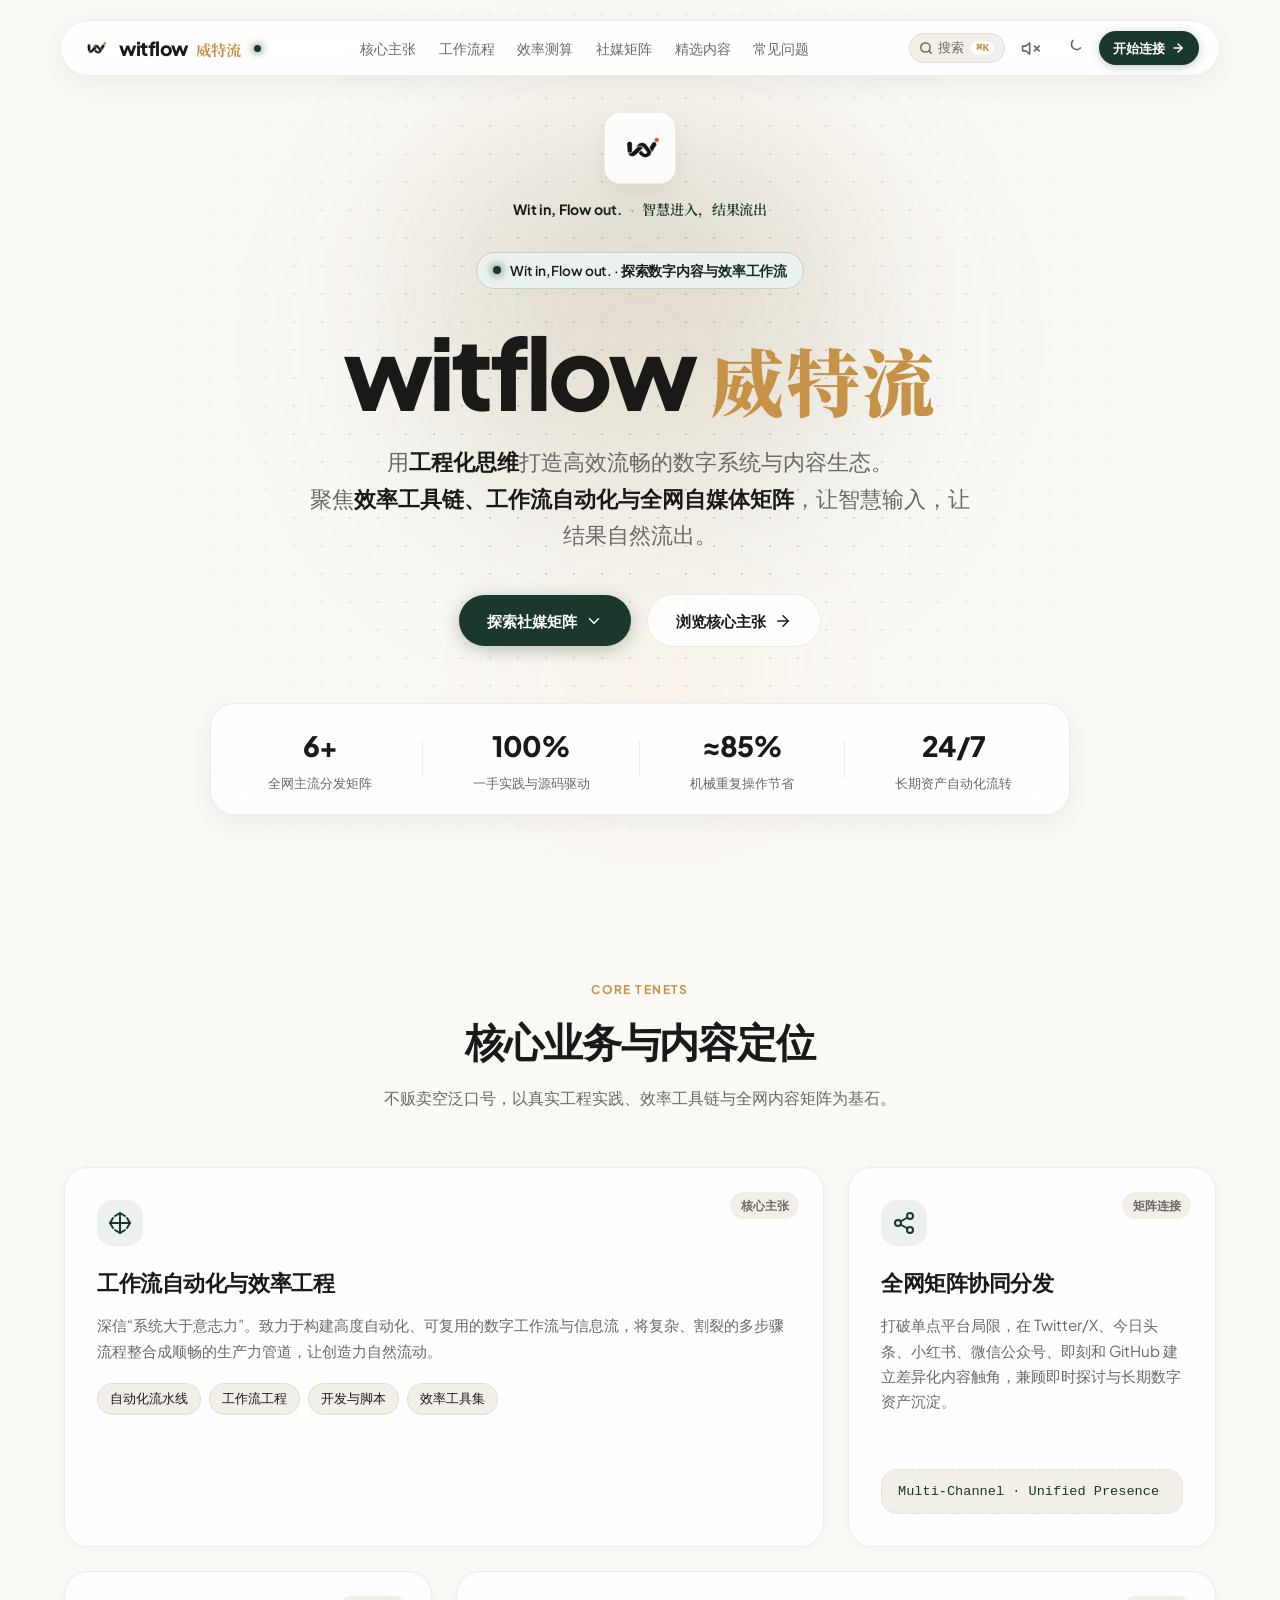
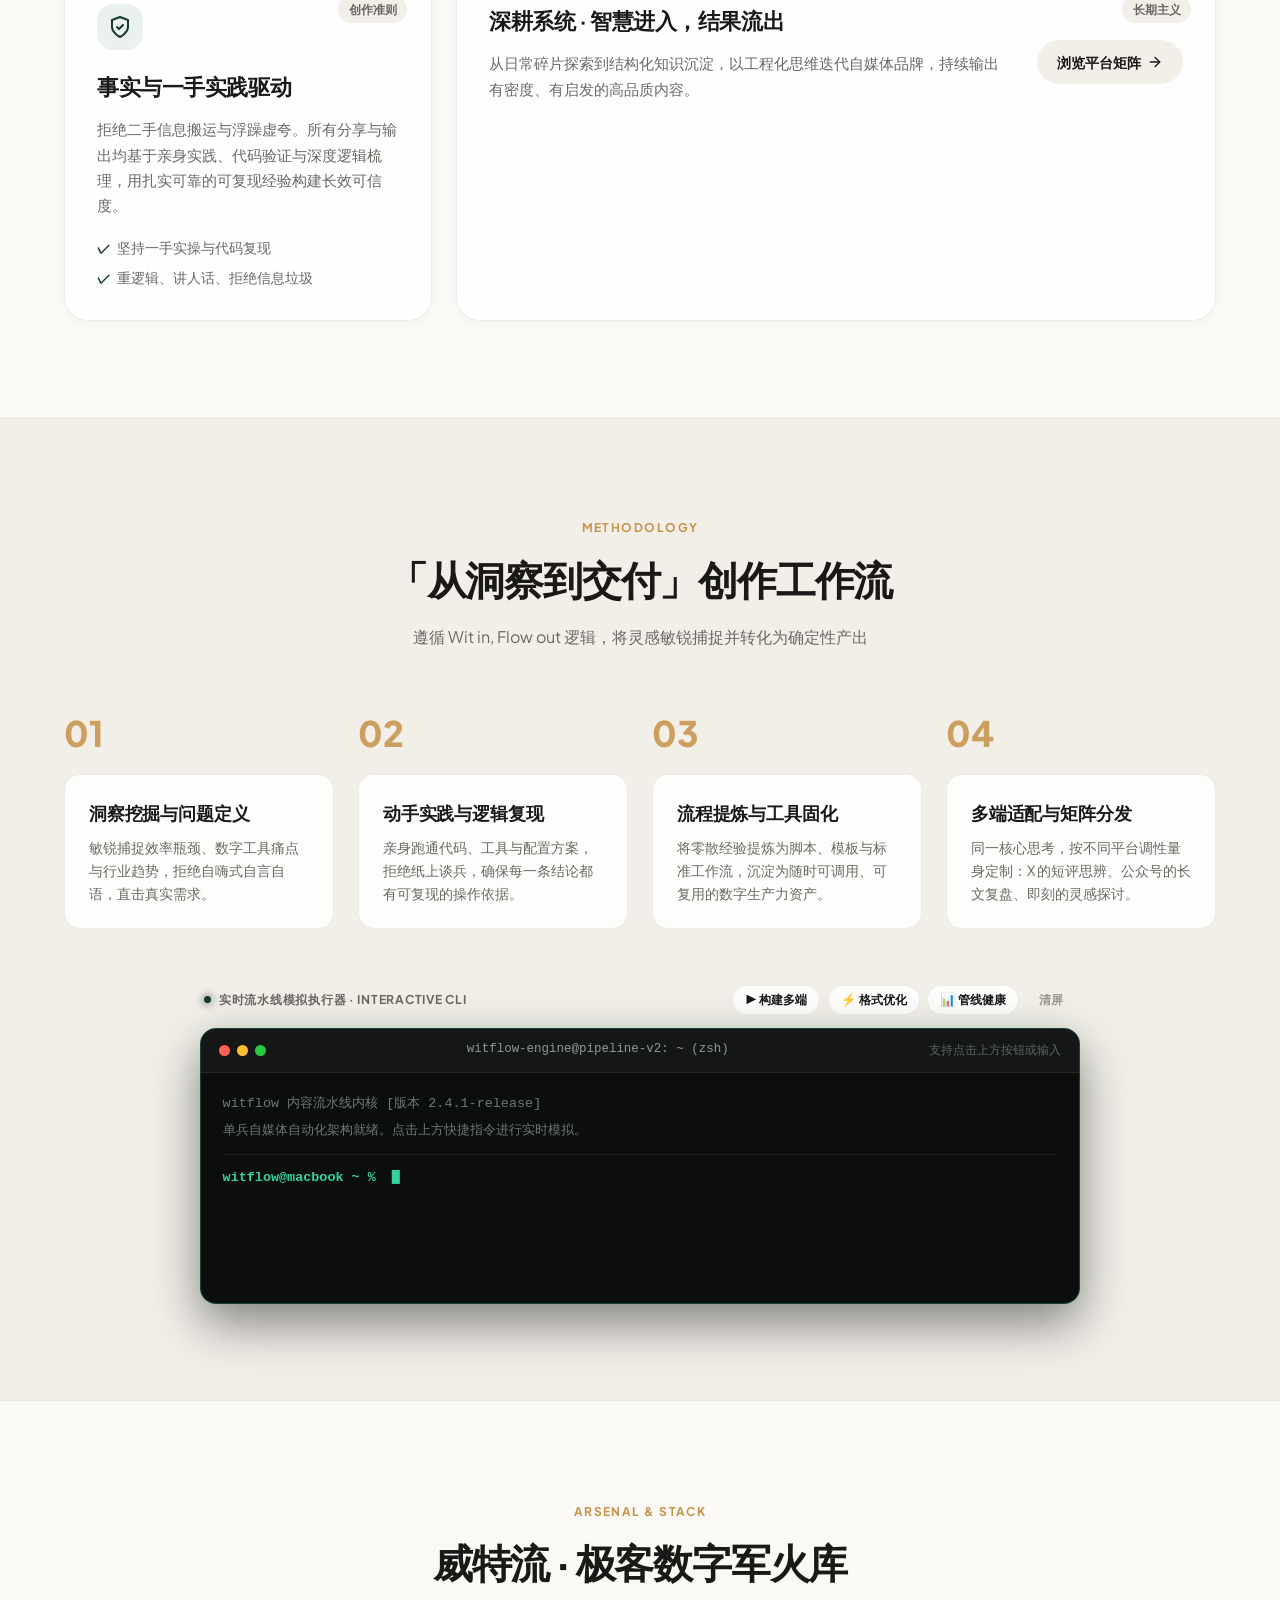
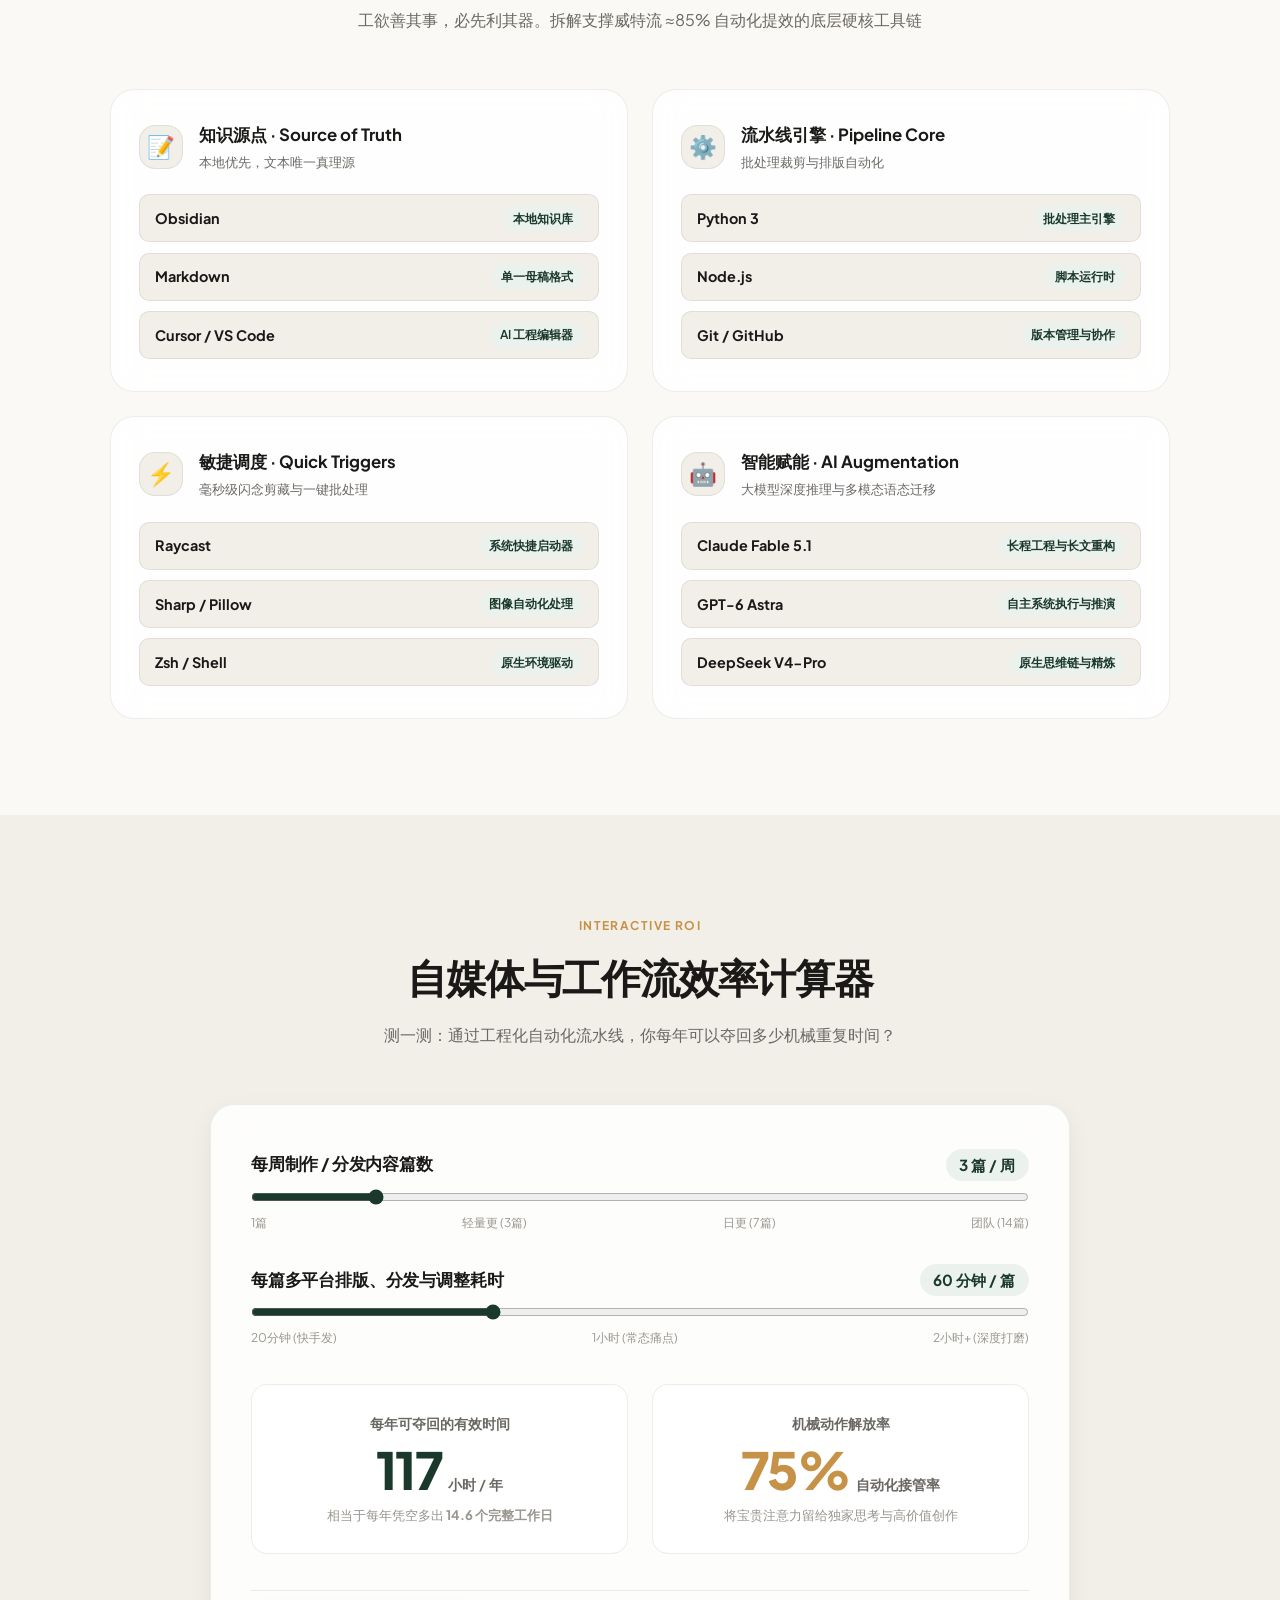
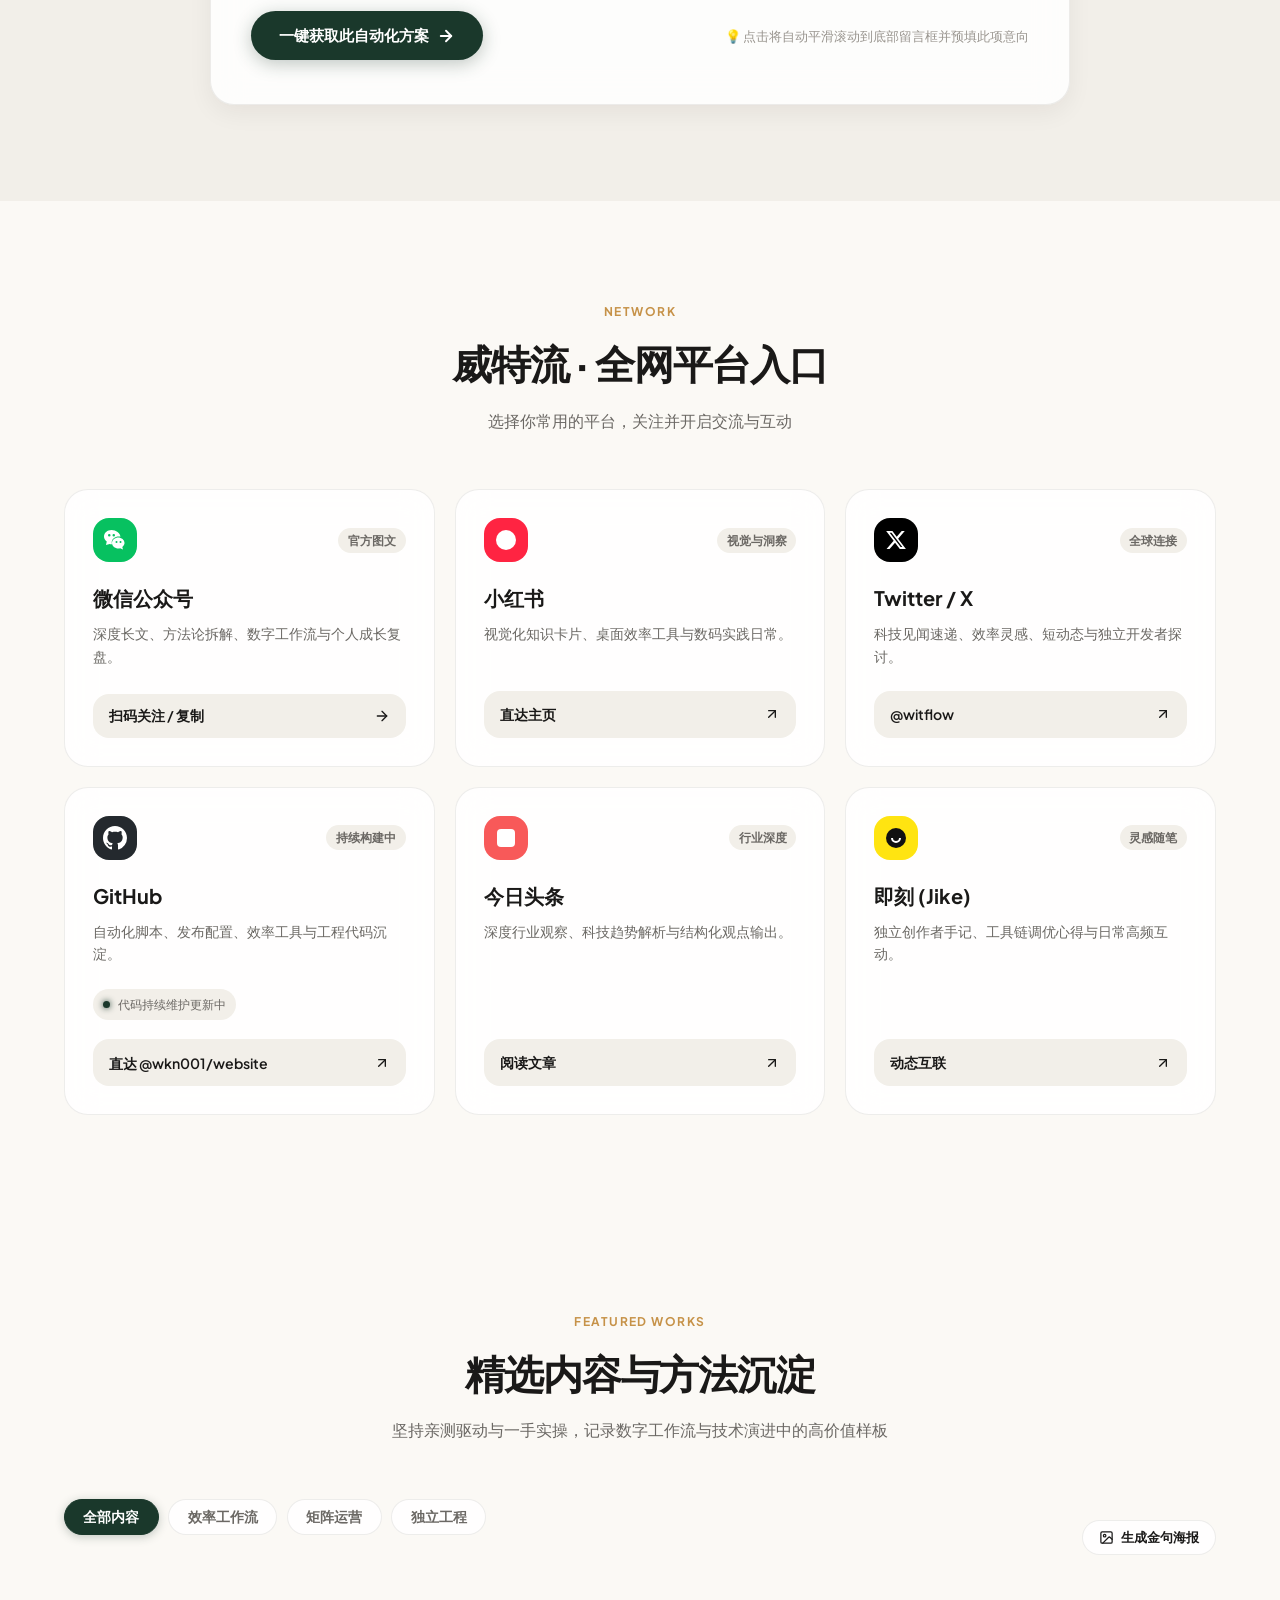
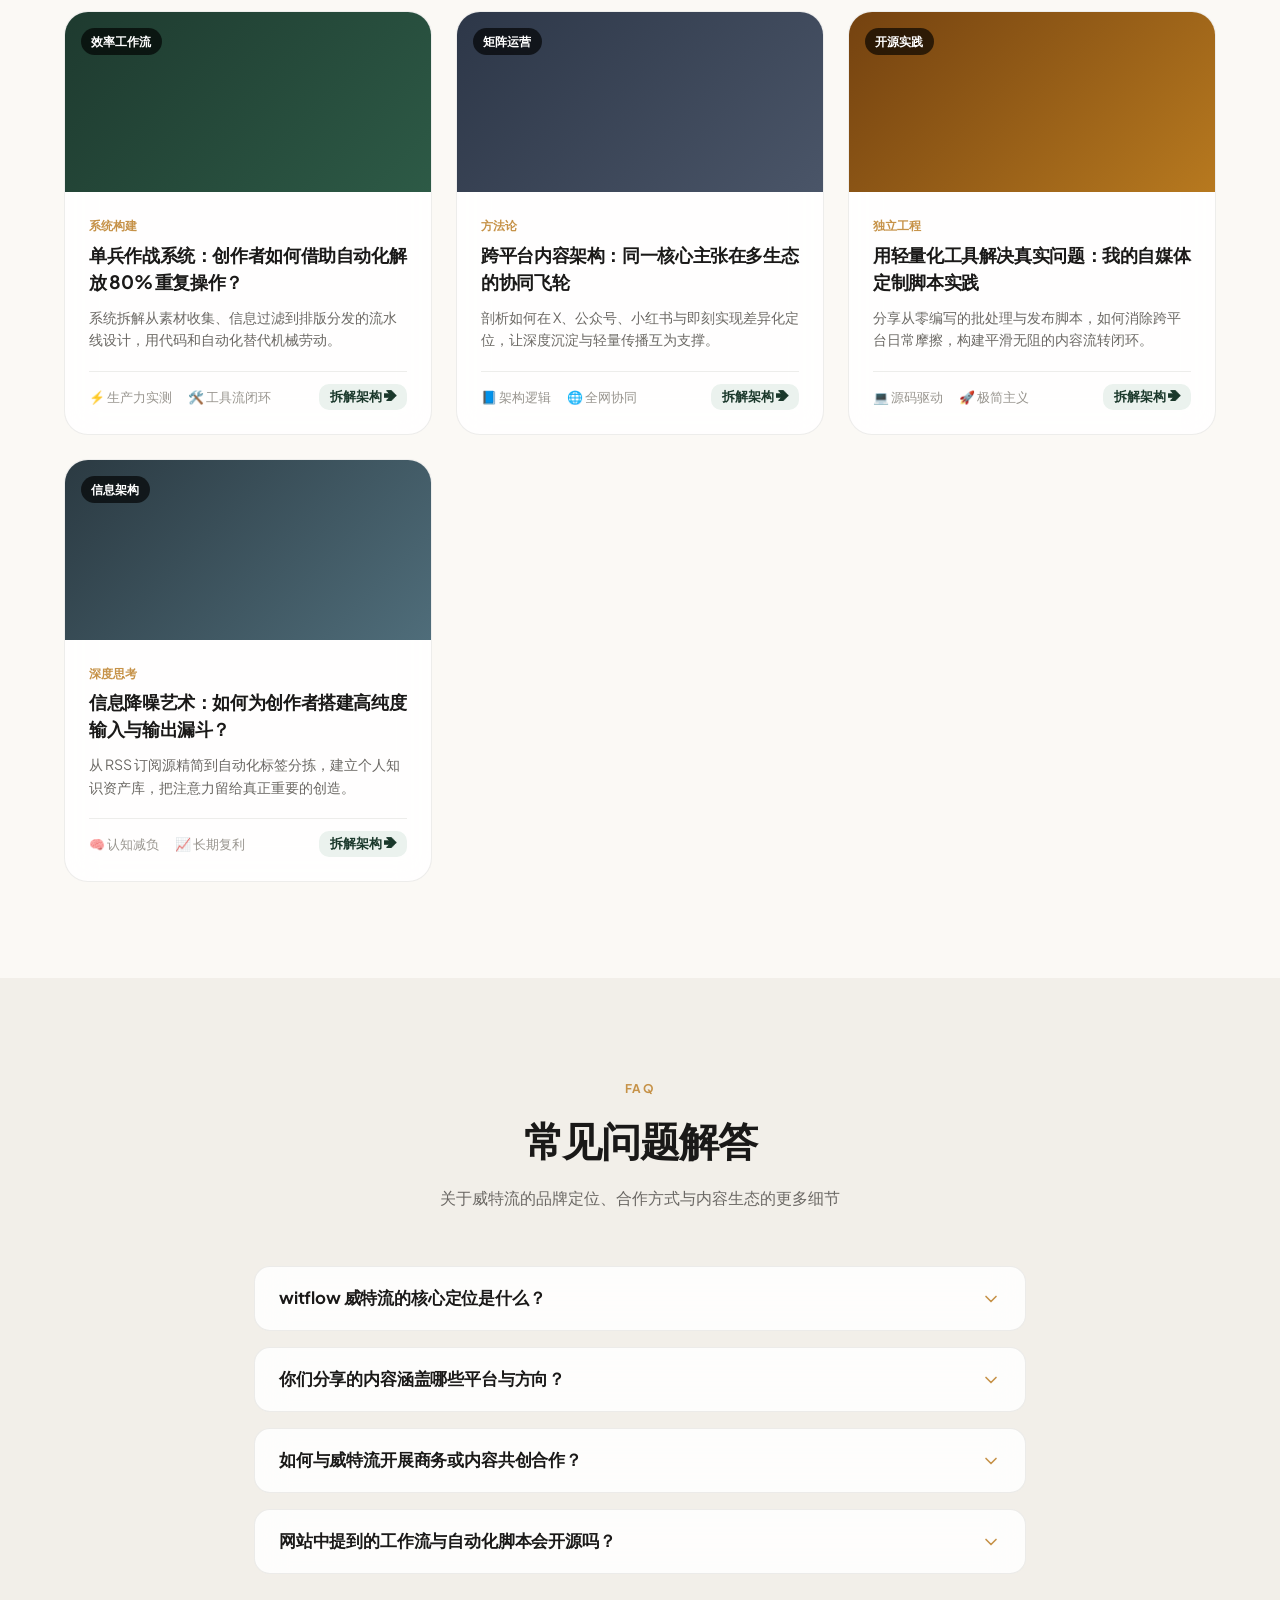
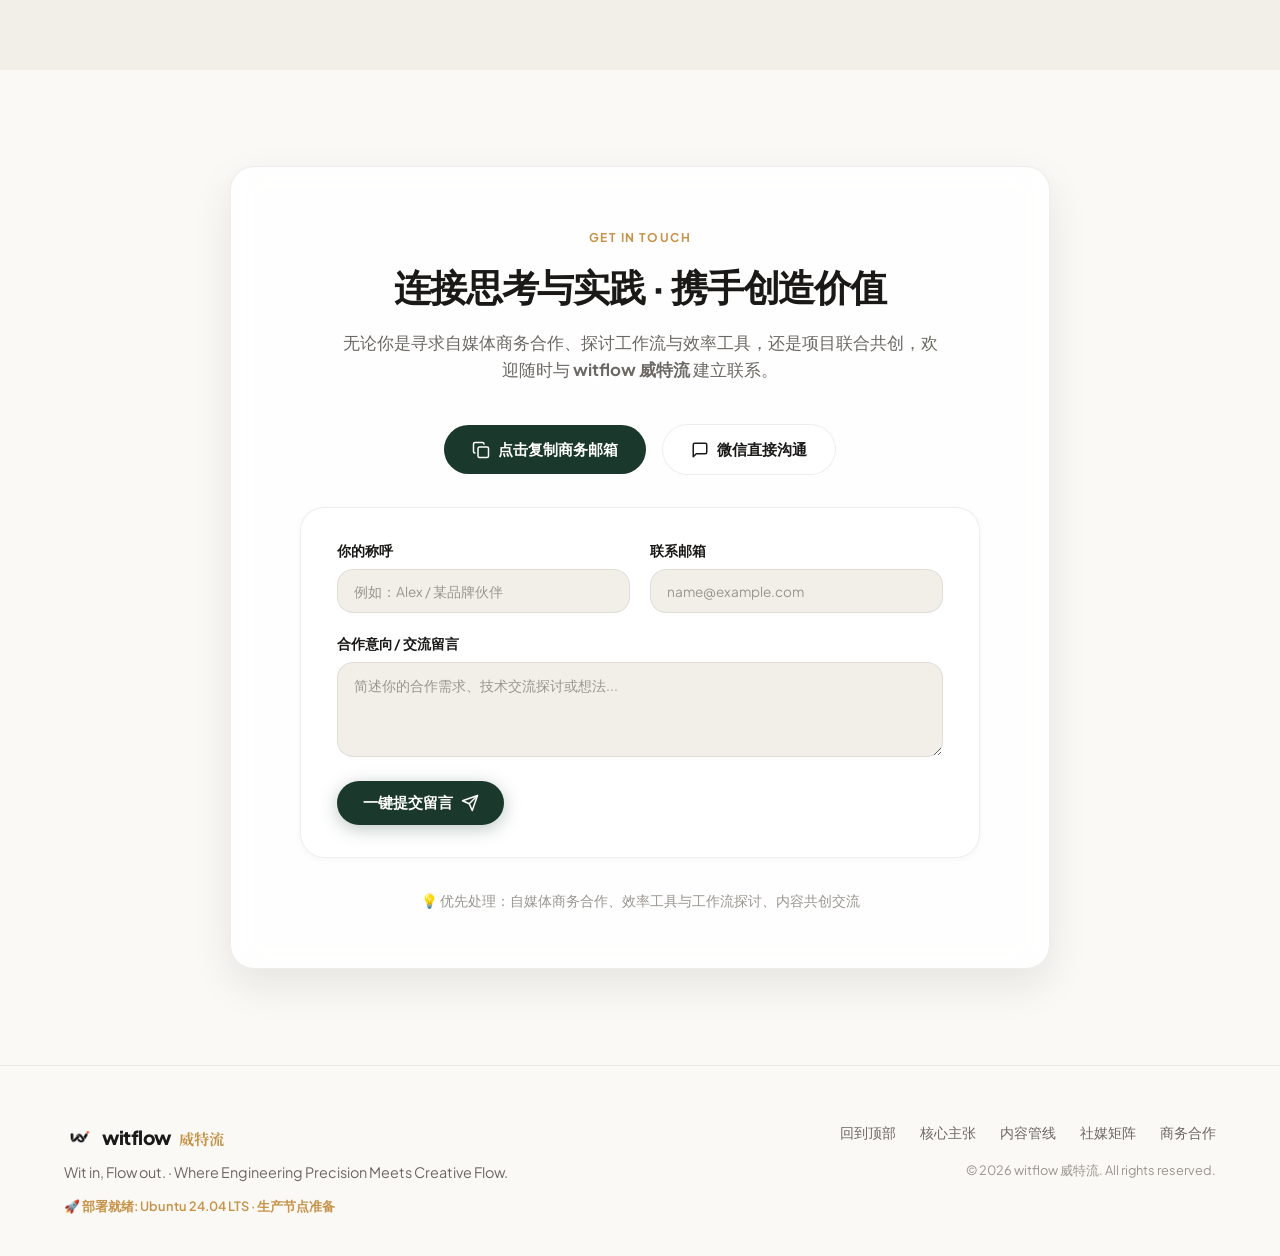
==== commit 7a2bbbfb: "feat(tech-stack): update AI stack with real-time models (Claude Fable 5.1, GPT-6 Astra, DeepSeek V4-" ====
--- a/index.html
+++ b/index.html
@@ -497,17 +497,17 @@
               </div>
             </div>
             <div class="stack-tags-list">
-              <div class="stack-item" title="支持 Extended Thinking 混合推理与深度长文逻辑重构">
-                <span class="stack-item-name">Claude 3.7 Sonnet</span>
-                <span class="stack-item-role">混合推理与深度长文</span>
-              </div>
-              <div class="stack-item" title="开源强化学习推理天花板，深度思维链概念推导与去水提炼">
-                <span class="stack-item-name">DeepSeek-R1</span>
-                <span class="stack-item-role">思维链去水与提炼</span>
-              </div>
-              <div class="stack-item" title="多模态原生与深度思考，海量资料跨模态检索与降噪">
-                <span class="stack-item-name">Gemini 2.0 Pro</span>
-                <span class="stack-item-role">深度多模态与检索</span>
+              <div class="stack-item" title="Anthropic 顶尖旗舰，高阶 Context Cache 与深度长文架构重构">
+                <span class="stack-item-name">Claude Fable 5.1</span>
+                <span class="stack-item-role">长程工程与长文重构</span>
+              </div>
+              <div class="stack-item" title="OpenAI 关键级推理旗舰，自主计算机操作与多步骤系统调度">
+                <span class="stack-item-name">GPT-6 Astra</span>
+                <span class="stack-item-role">自主系统执行与推演</span>
+              </div>
+              <div class="stack-item" title="原生内置 Thinking Mode 思考开关，全长思维链概念推导与极致精炼">
+                <span class="stack-item-name">DeepSeek V4-Pro</span>
+                <span class="stack-item-role">原生思维链与精炼</span>
               </div>
             </div>
           </div>
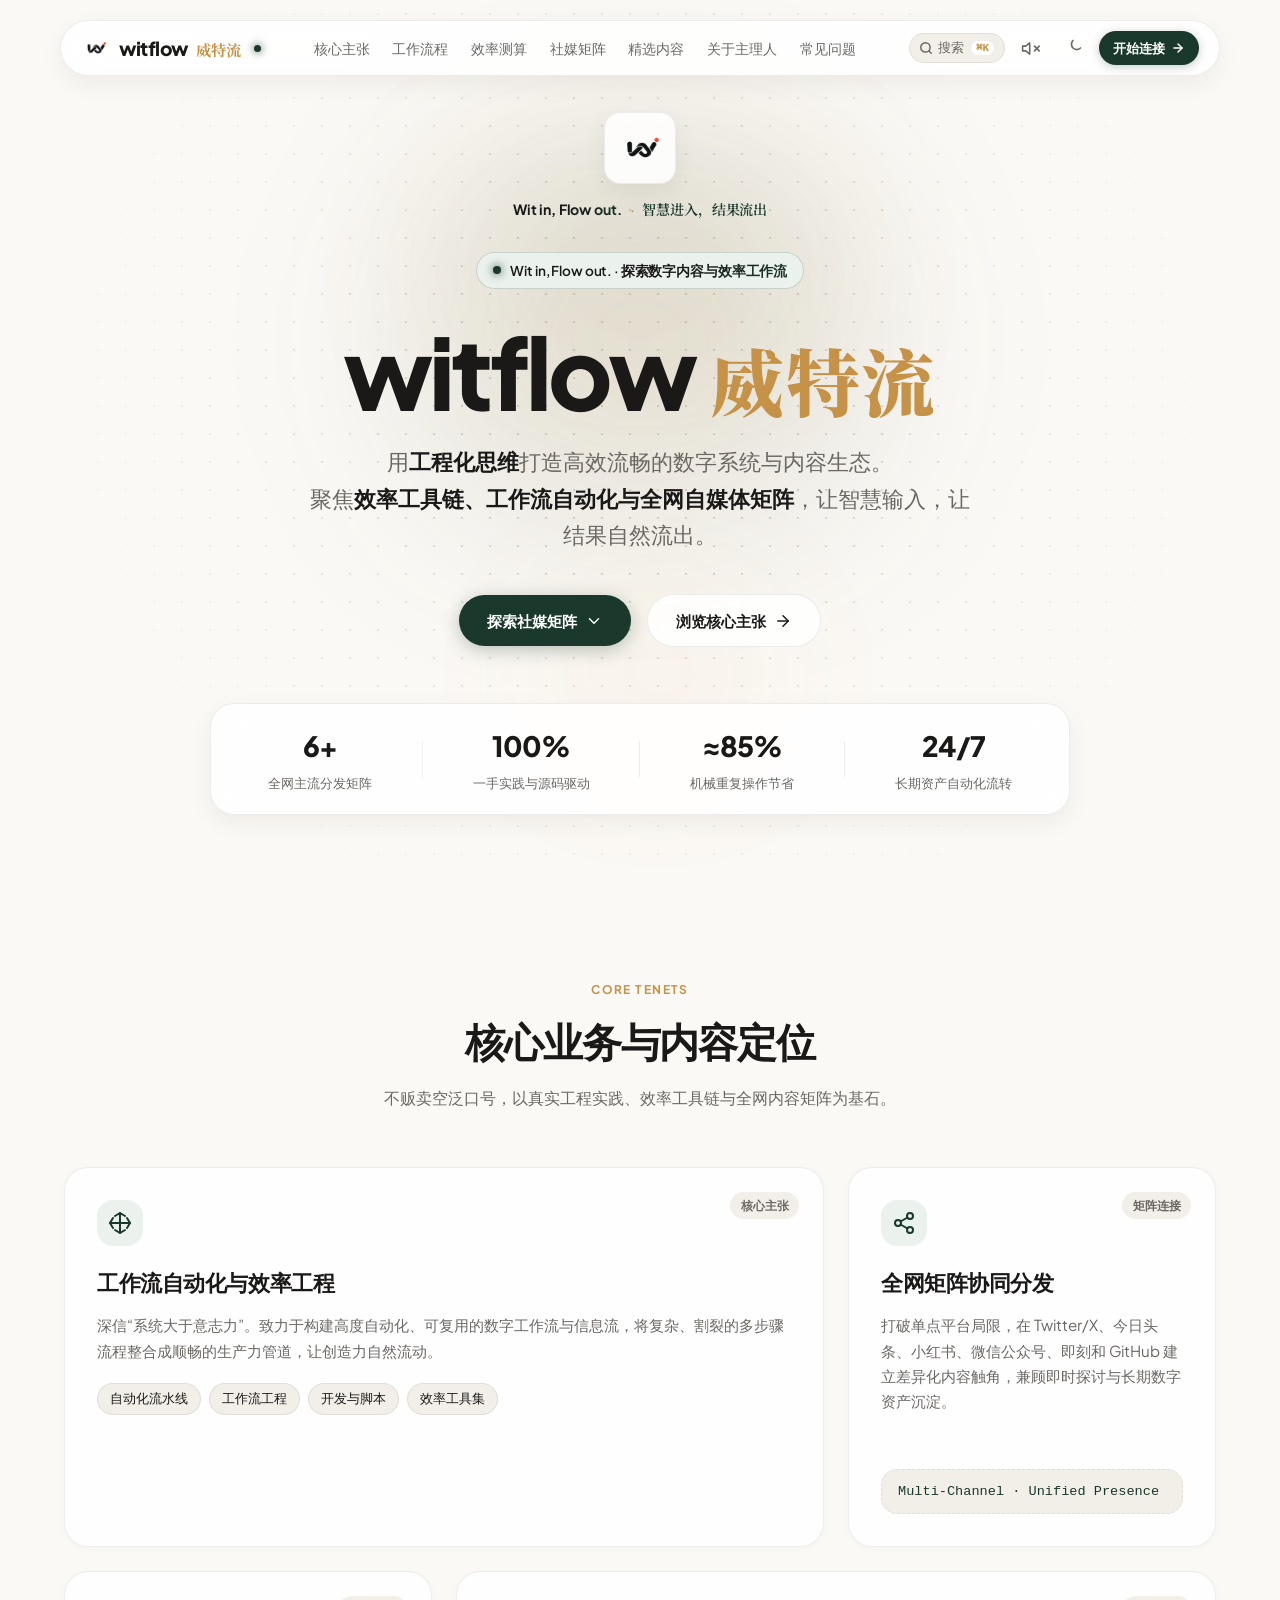
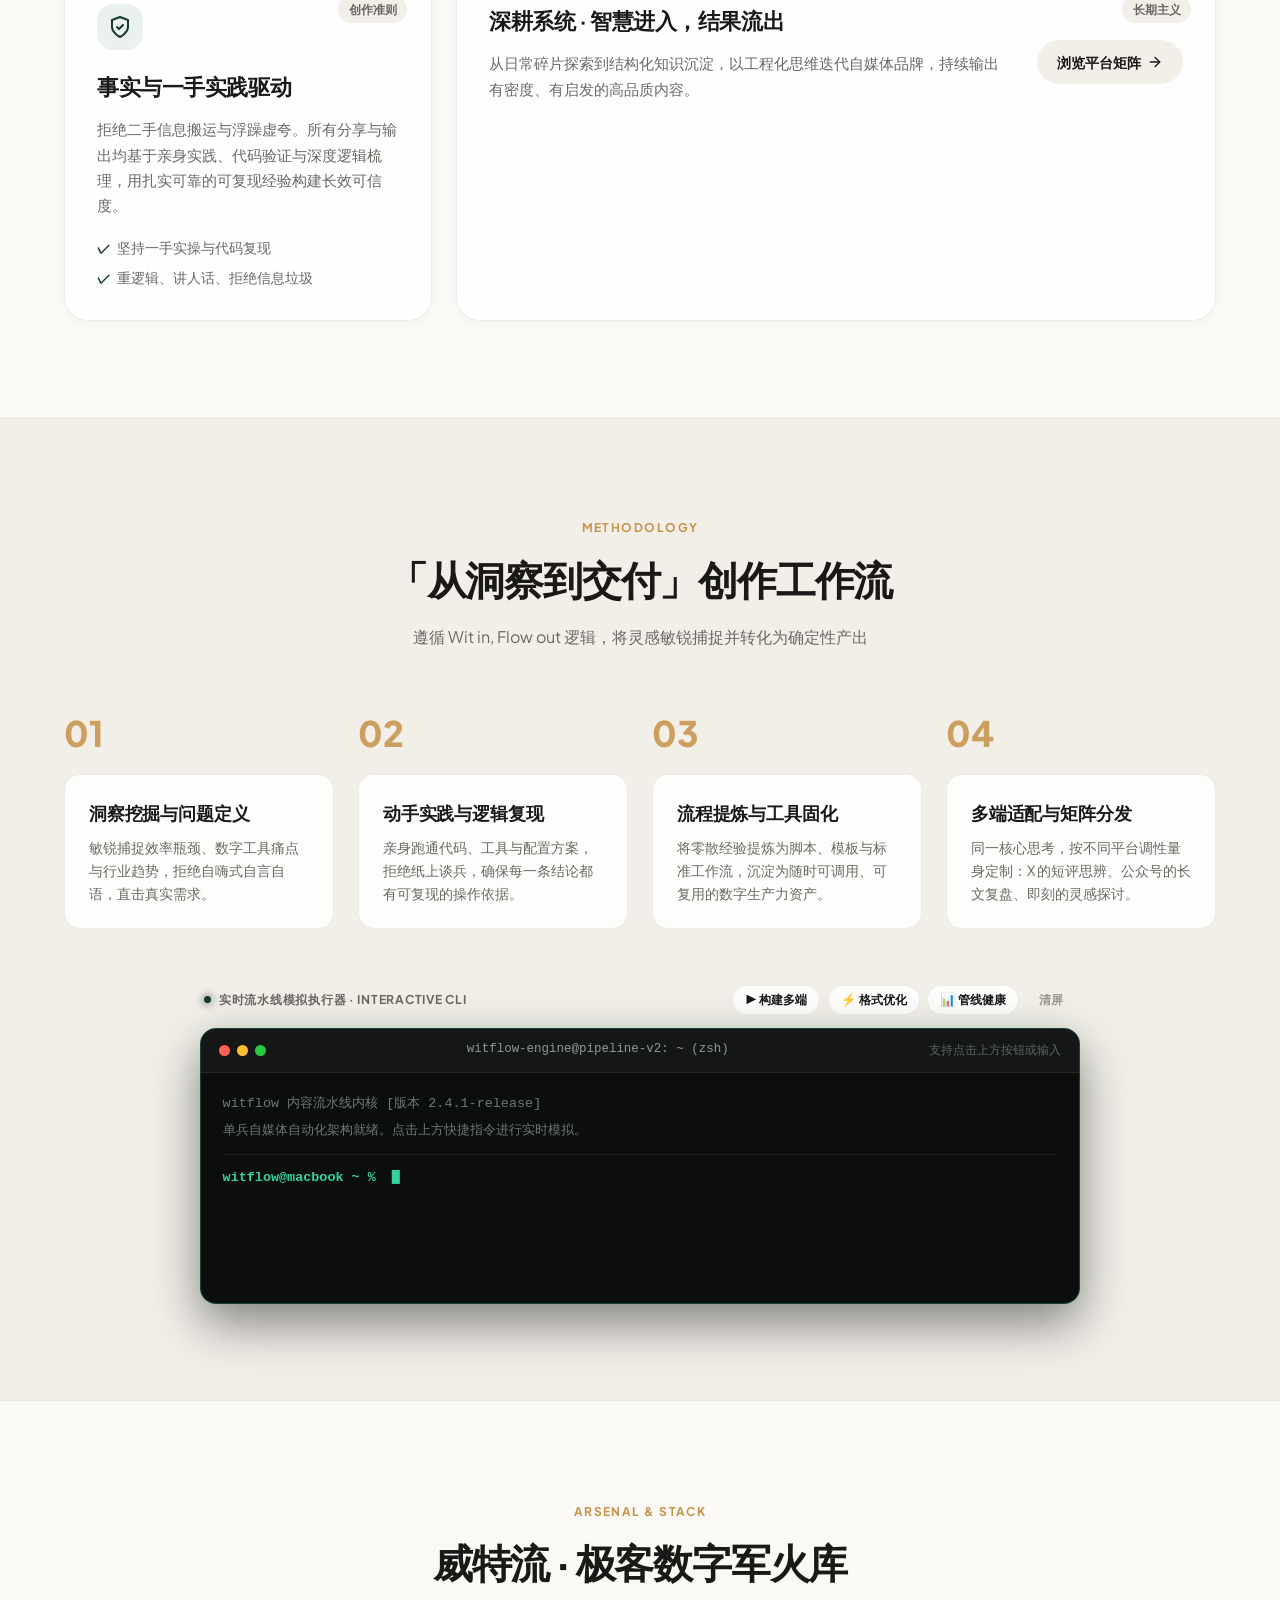
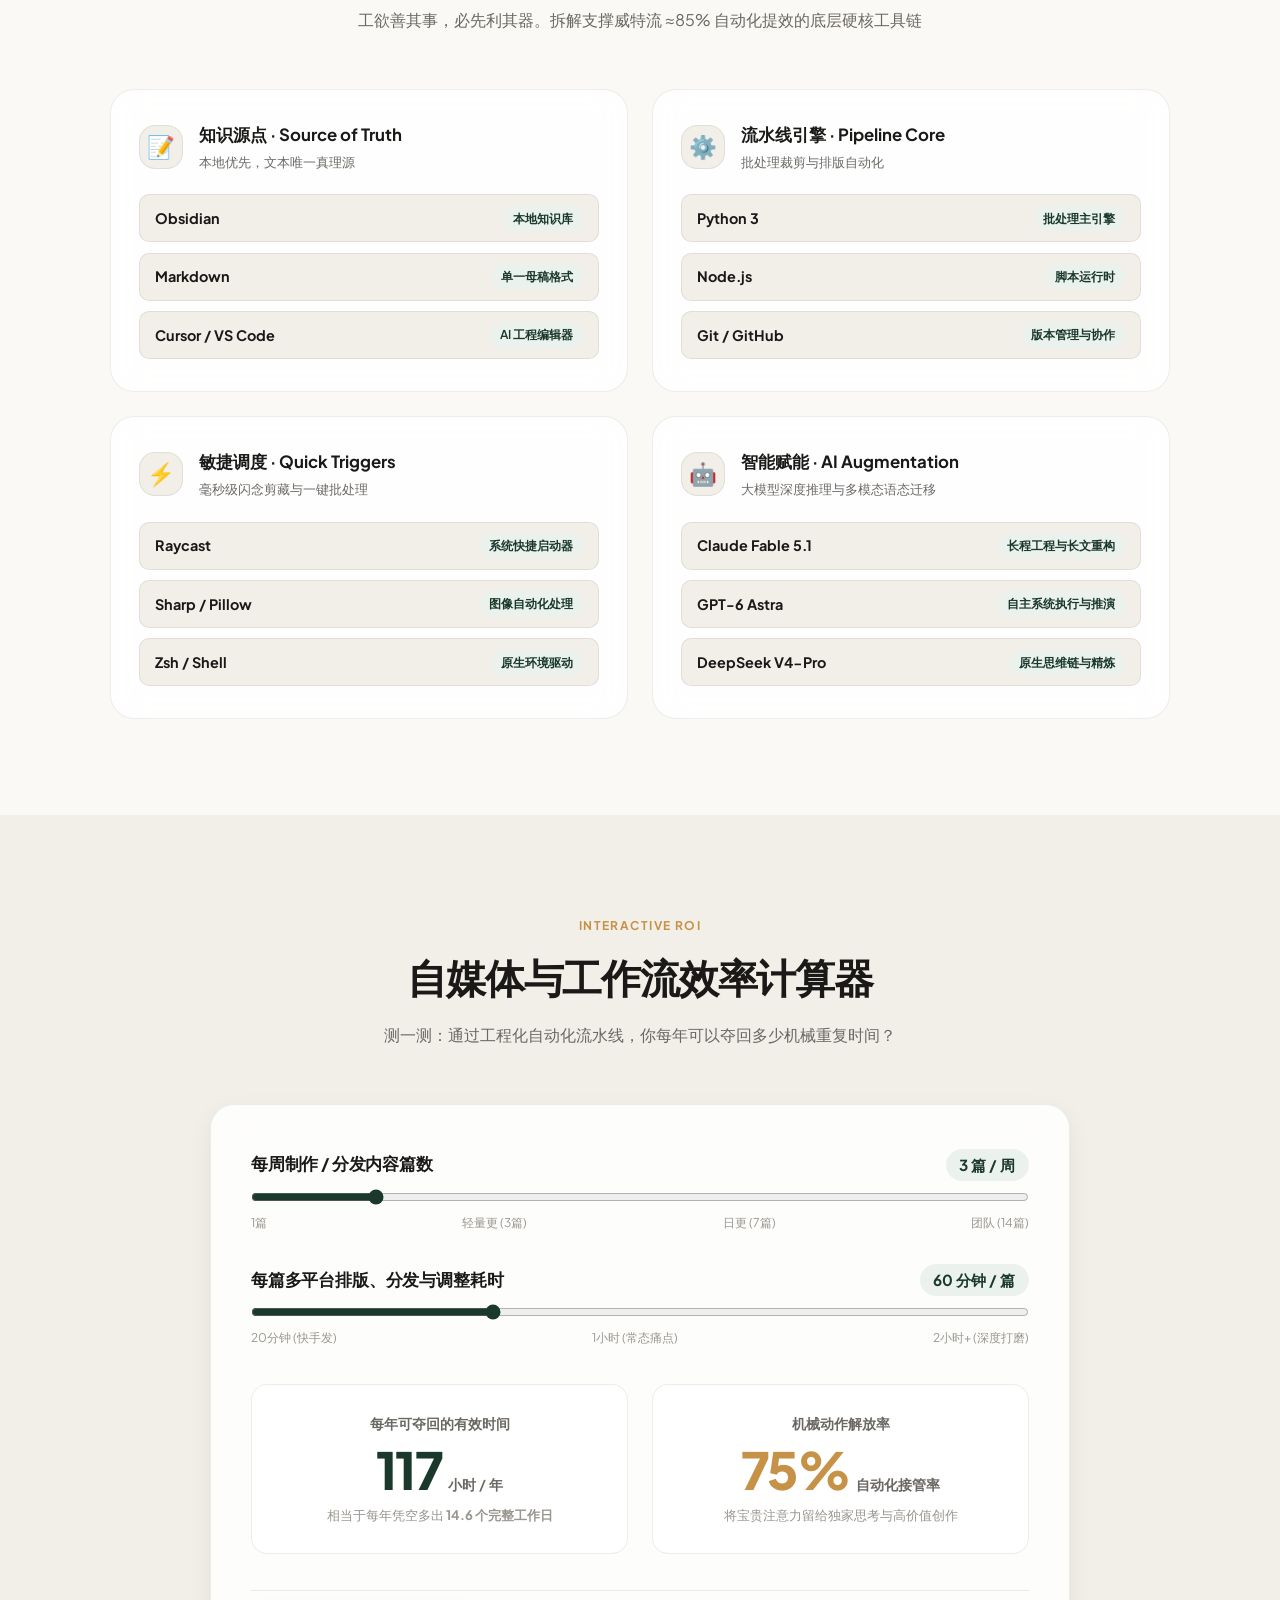
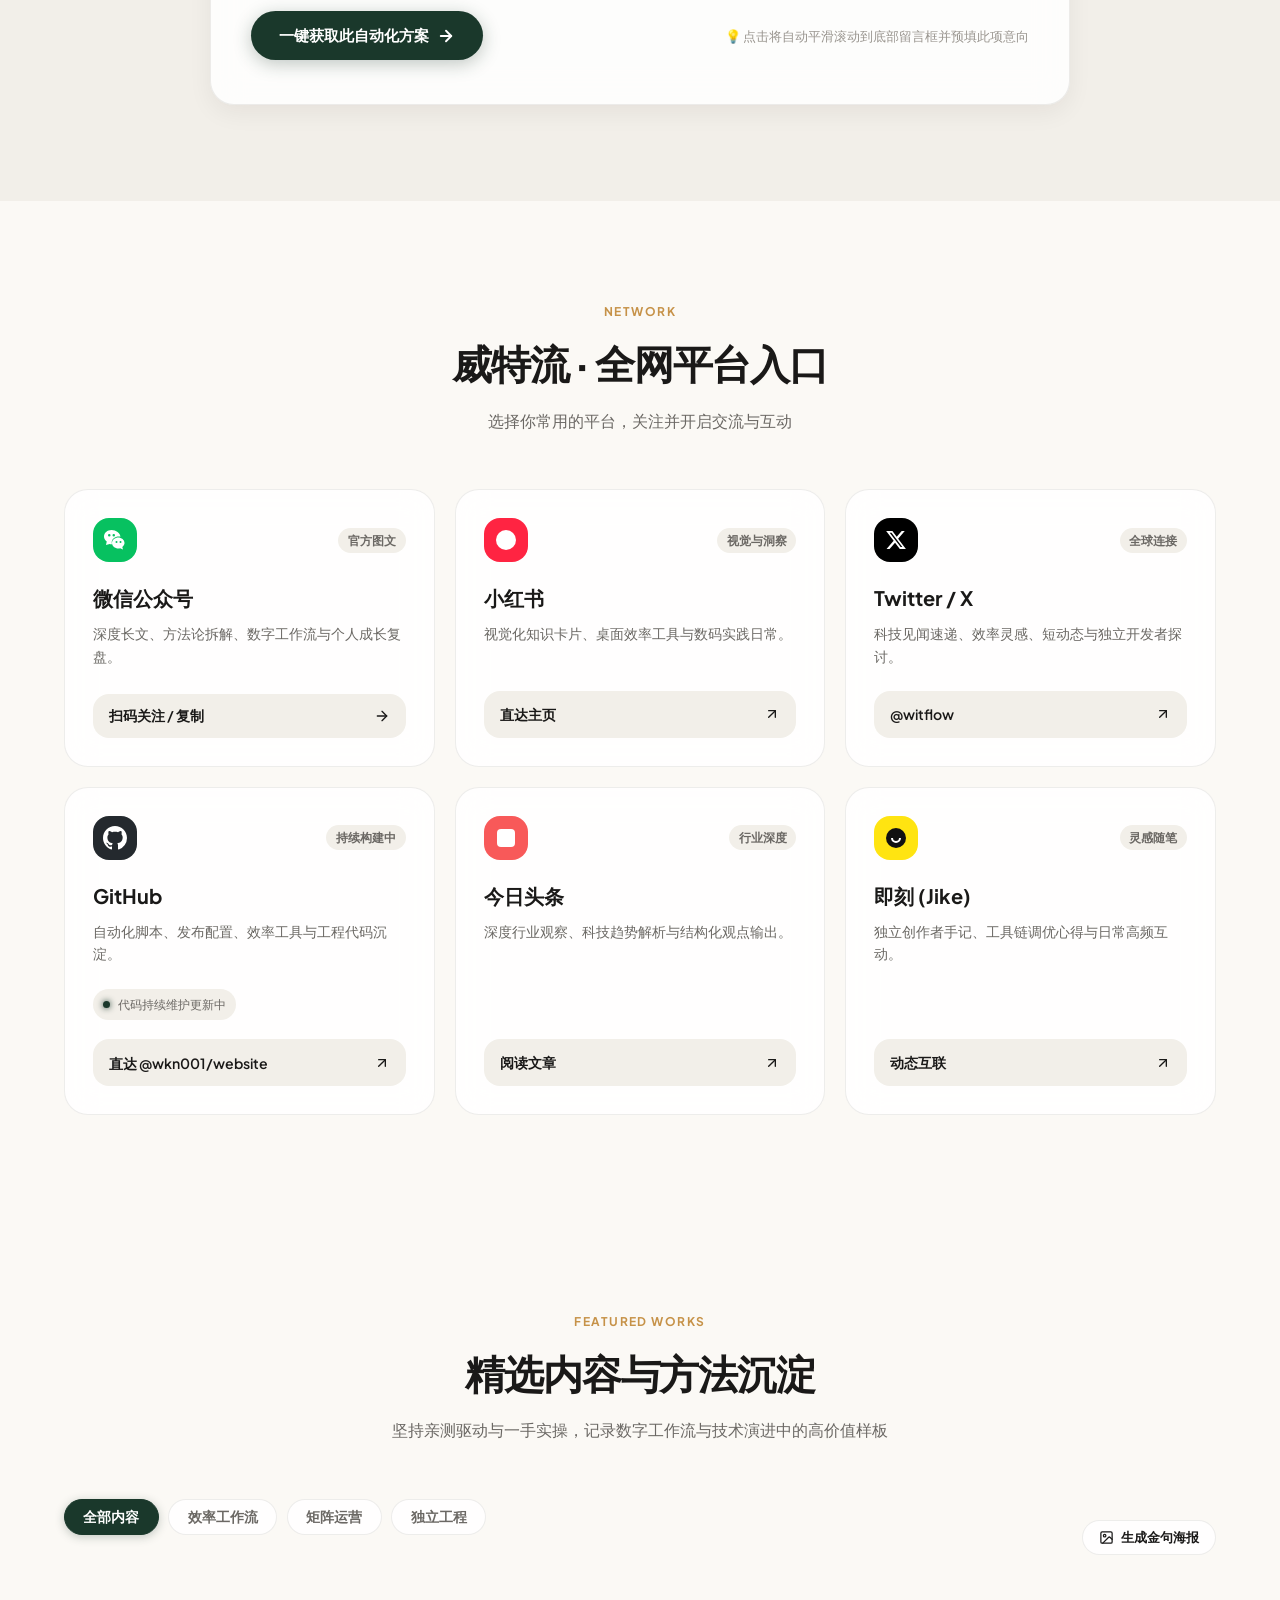
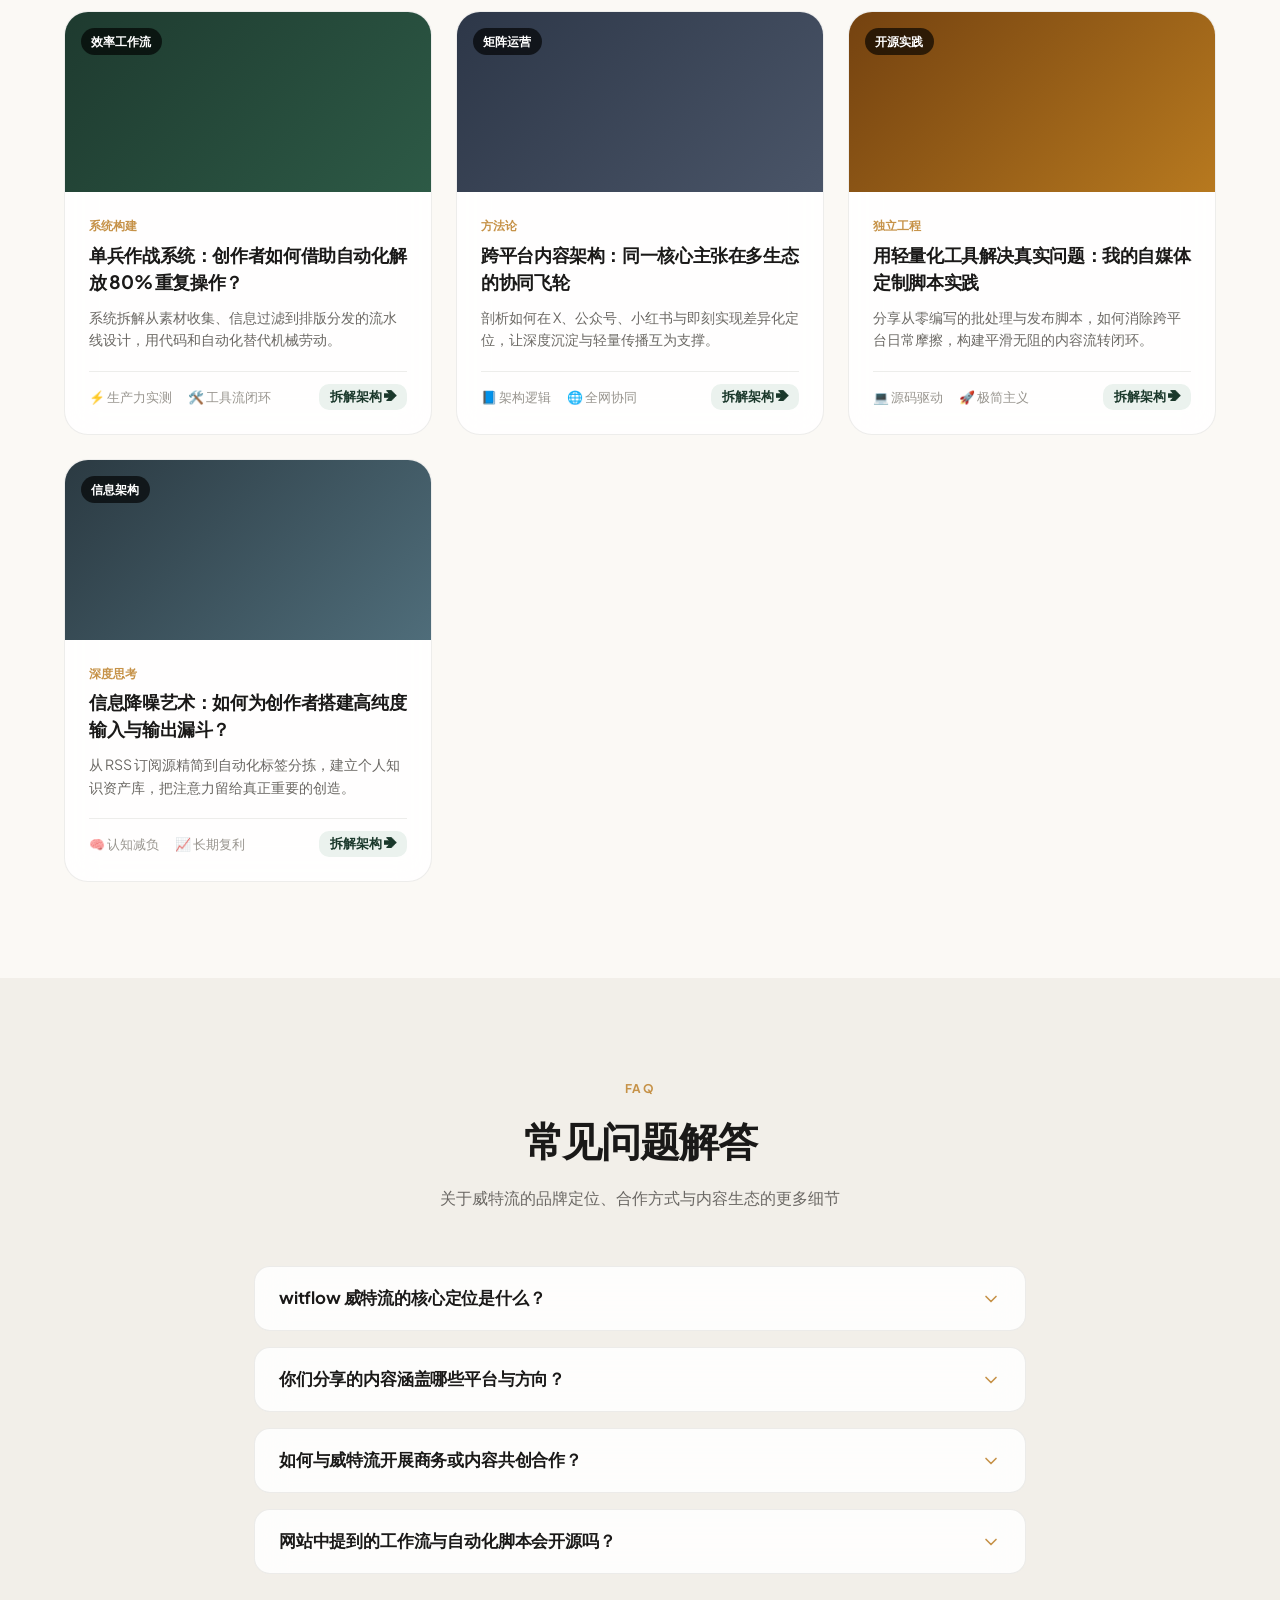
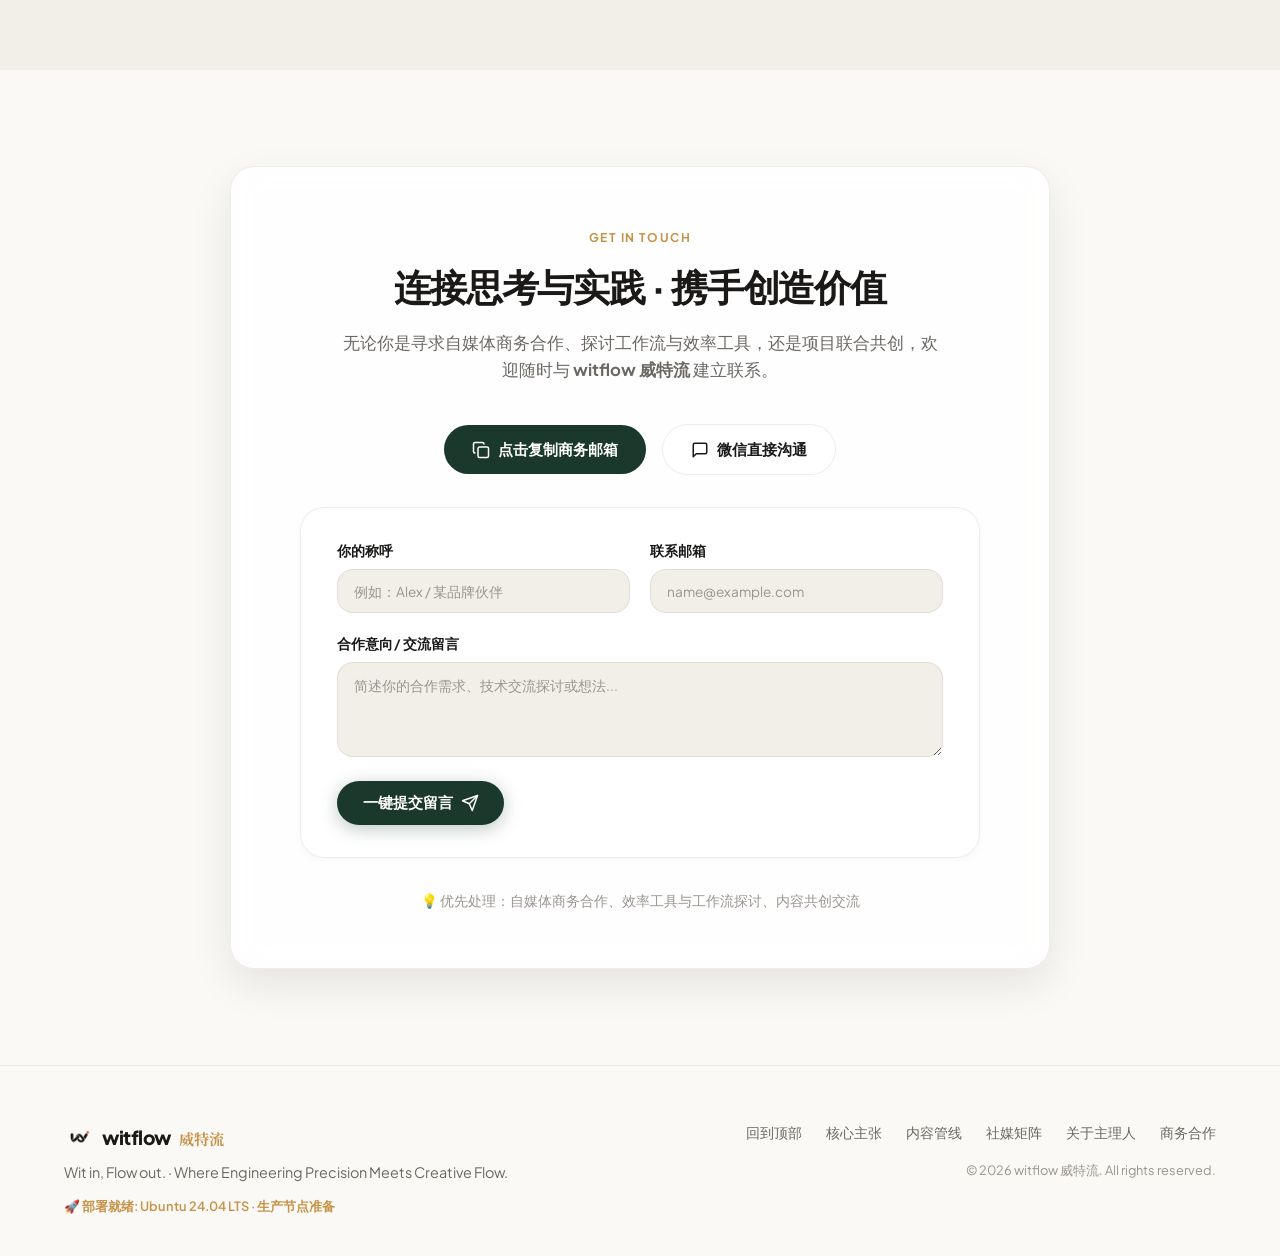
==== commit eb9921b0: "feat(about): create lightweight standalone manifesto page (about.html) and unify multi-page navigati" ====
--- a/index.html
+++ b/index.html
@@ -81,6 +81,7 @@
         <a href="#calculator" class="nav-link">效率测算</a>
         <a href="#matrix" class="nav-link">社媒矩阵</a>
         <a href="#showcase" class="nav-link">精选内容</a>
+        <a href="about.html" class="nav-link">关于主理人</a>
         <a href="#faq" class="nav-link">常见问题</a>
       </div>
 
@@ -141,6 +142,7 @@
         <a href="#calculator" class="drawer-link">效率测算</a>
         <a href="#matrix" class="drawer-link">社媒矩阵</a>
         <a href="#showcase" class="drawer-link">精选内容</a>
+        <a href="about.html" class="drawer-link">关于主理人</a>
         <a href="#faq" class="drawer-link">常见问题</a>
         <a href="#contact" class="drawer-link drawer-cta">商务与交流</a>
       </div>
@@ -953,6 +955,7 @@
           <a href="#bento">核心主张</a>
           <a href="#pipeline">内容管线</a>
           <a href="#matrix">社媒矩阵</a>
+          <a href="about.html">关于主理人</a>
           <a href="#contact">商务合作</a>
         </div>
         <p class="copyright">© 2026 witflow 威特流. All rights reserved.</p>
@@ -1150,6 +1153,11 @@
           <span class="cmd-item-title">商务合作与快速留言</span>
           <span class="cmd-item-tag">联络</span>
         </div>
+        <div class="cmd-item" data-action="nav-page" data-url="about.html">
+          <span class="cmd-icon">👤</span>
+          <span class="cmd-item-title">关于主理人与极客宣言 (About)</span>
+          <span class="cmd-item-tag">主理人</span>
+        </div>
 
         <!-- Actions Group -->
         <div class="cmd-group-title">功能指令 · ACTIONS</div>
--- a/styles.css
+++ b/styles.css
@@ -2938,3 +2938,327 @@
     display: none;
   }
 }
+
+/* --------------------------------------------------------------------------
+   25. Global Toast Notification System & Feedback States
+   -------------------------------------------------------------------------- */
+.toast-notification {
+  position: fixed;
+  bottom: 2.5rem;
+  left: 50%;
+  transform: translateX(-50%);
+  display: flex;
+  align-items: center;
+  gap: 0.75rem;
+  padding: 0.85rem 1.6rem;
+  border-radius: var(--radius-full);
+  background: var(--bg-card-solid);
+  color: var(--text-main);
+  border: 1px solid var(--border-focus);
+  box-shadow: 0 16px 48px rgba(0, 0, 0, 0.35), 0 0 25px rgba(26, 56, 43, 0.15);
+  backdrop-filter: blur(16px);
+  -webkit-backdrop-filter: blur(16px);
+  font-size: 0.92rem;
+  font-weight: 600;
+  z-index: 99999;
+  pointer-events: auto;
+  animation: toastSlideUp 0.3s cubic-bezier(0.16, 1, 0.3, 1);
+  transition: opacity 0.25s ease, transform 0.25s ease;
+}
+
+[data-theme="dark"] .toast-notification {
+  background: #151A18;
+  border-color: rgba(52, 211, 153, 0.4);
+  box-shadow: 0 16px 48px rgba(0, 0, 0, 0.6), 0 0 30px rgba(52, 211, 153, 0.2);
+}
+
+.toast-notification.hidden {
+  display: none !important;
+}
+
+.toast-icon {
+  display: flex;
+  align-items: center;
+  justify-content: center;
+  color: var(--brand-forest);
+  flex-shrink: 0;
+}
+
+.toast-msg {
+  white-space: nowrap;
+}
+
+@keyframes toastSlideUp {
+  from {
+    opacity: 0;
+    transform: translate(-50%, 20px) scale(0.95);
+  }
+  to {
+    opacity: 1;
+    transform: translate(-50%, 0) scale(1);
+  }
+}
+
+.btn-success {
+  background: #10B981 !important;
+  border-color: #10B981 !important;
+  color: #FFFFFF !important;
+  box-shadow: 0 0 20px rgba(16, 185, 129, 0.4) !important;
+}
+
+/* --------------------------------------------------------------------------
+   26. Editorial About Page (about.html)
+   -------------------------------------------------------------------------- */
+.about-main {
+  padding-top: 6rem;
+  padding-bottom: 5rem;
+}
+
+.about-container {
+  max-width: 860px;
+  margin: 0 auto;
+  padding: 0 1.5rem;
+}
+
+.about-hero {
+  padding: 3rem 0 2rem;
+  text-align: left;
+}
+
+.about-tag-row {
+  display: flex;
+  align-items: center;
+  gap: 0.75rem;
+  margin-bottom: 1.25rem;
+  flex-wrap: wrap;
+}
+
+.about-pill {
+  font-size: 0.8rem;
+  font-weight: 700;
+  padding: 0.25rem 0.75rem;
+  border-radius: var(--radius-full);
+  background: var(--brand-forest-light);
+  color: var(--brand-forest);
+  border: 1px solid var(--border-subtle);
+}
+
+.about-title {
+  font-size: clamp(2rem, 4.5vw, 3rem);
+  font-weight: 800;
+  line-height: 1.2;
+  letter-spacing: -0.03em;
+  color: var(--text-main);
+  margin-bottom: 1.2rem;
+}
+
+.about-lead {
+  font-size: 1.18rem;
+  line-height: 1.7;
+  color: var(--text-muted);
+  margin-bottom: 2.5rem;
+}
+
+.about-prose {
+  font-size: 1.05rem;
+  line-height: 1.85;
+  color: var(--text-main);
+}
+
+.about-prose p {
+  margin-bottom: 1.5rem;
+}
+
+.manifesto-quote-card {
+  margin: 2.5rem 0;
+  padding: 2rem 2.25rem;
+  border-radius: var(--radius-lg);
+  border-left: 4px solid var(--brand-amber);
+  background: var(--bg-card);
+  position: relative;
+}
+
+.manifesto-quote-text {
+  font-family: 'Noto Serif SC', serif;
+  font-size: 1.22rem;
+  font-weight: 700;
+  line-height: 1.7;
+  color: var(--text-main);
+  margin-bottom: 0.75rem;
+}
+
+.manifesto-quote-author {
+  font-size: 0.86rem;
+  color: var(--brand-amber);
+  font-weight: 600;
+  font-style: italic;
+}
+
+.about-section-heading {
+  font-size: 1.55rem;
+  font-weight: 800;
+  letter-spacing: -0.02em;
+  margin: 3.5rem 0 1.5rem;
+  display: flex;
+  align-items: center;
+  gap: 0.65rem;
+  color: var(--text-main);
+}
+
+.about-section-heading::before {
+  content: "";
+  display: inline-block;
+  width: 8px;
+  height: 24px;
+  border-radius: 4px;
+  background: var(--brand-forest);
+}
+
+/* Principles Cards in About */
+.principles-stack {
+  display: flex;
+  flex-direction: column;
+  gap: 1.25rem;
+  margin: 1.5rem 0;
+}
+
+.principle-card {
+  padding: 1.75rem 1.9rem;
+  border-radius: var(--radius-md);
+  transition: all var(--transition-fast);
+}
+
+.principle-card:hover {
+  transform: translateX(4px);
+  border-color: var(--border-focus);
+}
+
+.principle-num {
+  font-family: 'Plus Jakarta Sans', monospace;
+  font-size: 0.82rem;
+  font-weight: 800;
+  color: var(--brand-amber);
+  margin-bottom: 0.35rem;
+  letter-spacing: 0.05em;
+}
+
+.principle-card-title {
+  font-size: 1.15rem;
+  font-weight: 700;
+  color: var(--text-main);
+  margin-bottom: 0.5rem;
+}
+
+.principle-card-desc {
+  font-size: 0.94rem;
+  line-height: 1.7;
+  color: var(--text-muted);
+}
+
+/* Setup Matrix */
+.setup-matrix {
+  display: grid;
+  grid-template-columns: repeat(2, 1fr);
+  gap: 1.25rem;
+  margin: 1.5rem 0;
+}
+
+.setup-card {
+  padding: 1.5rem 1.6rem;
+  border-radius: var(--radius-md);
+}
+
+.setup-card-header {
+  display: flex;
+  align-items: center;
+  gap: 0.6rem;
+  margin-bottom: 1rem;
+}
+
+.setup-card-title {
+  font-size: 1rem;
+  font-weight: 700;
+  color: var(--text-main);
+}
+
+.setup-items-list {
+  list-style: none;
+  display: flex;
+  flex-direction: column;
+  gap: 0.65rem;
+}
+
+.setup-item-row {
+  display: flex;
+  justify-content: space-between;
+  align-items: center;
+  font-size: 0.88rem;
+  padding-bottom: 0.45rem;
+  border-bottom: 1px dashed var(--border-subtle);
+}
+
+.setup-key {
+  color: var(--text-muted);
+}
+
+.setup-val {
+  font-weight: 600;
+  color: var(--text-main);
+}
+
+/* Dos & Don'ts */
+.collab-grid {
+  display: grid;
+  grid-template-columns: repeat(2, 1fr);
+  gap: 1.25rem;
+  margin: 1.5rem 0;
+}
+
+.collab-column {
+  padding: 1.75rem;
+  border-radius: var(--radius-md);
+}
+
+.collab-header {
+  display: flex;
+  align-items: center;
+  gap: 0.5rem;
+  font-size: 1rem;
+  font-weight: 700;
+  margin-bottom: 1rem;
+}
+
+.collab-welcome .collab-header {
+  color: var(--brand-forest);
+}
+
+.collab-pass .collab-header {
+  color: var(--text-muted);
+}
+
+.collab-list {
+  list-style: none;
+  display: flex;
+  flex-direction: column;
+  gap: 0.75rem;
+  font-size: 0.92rem;
+  color: var(--text-muted);
+  line-height: 1.6;
+}
+
+.about-action-bar {
+  display: flex;
+  align-items: center;
+  gap: 1rem;
+  margin-top: 3.5rem;
+  padding-top: 2rem;
+  border-top: 1px solid var(--border-subtle);
+  flex-wrap: wrap;
+}
+
+@media (max-width: 640px) {
+  .setup-matrix,
+  .collab-grid {
+    grid-template-columns: 1fr;
+  }
+}
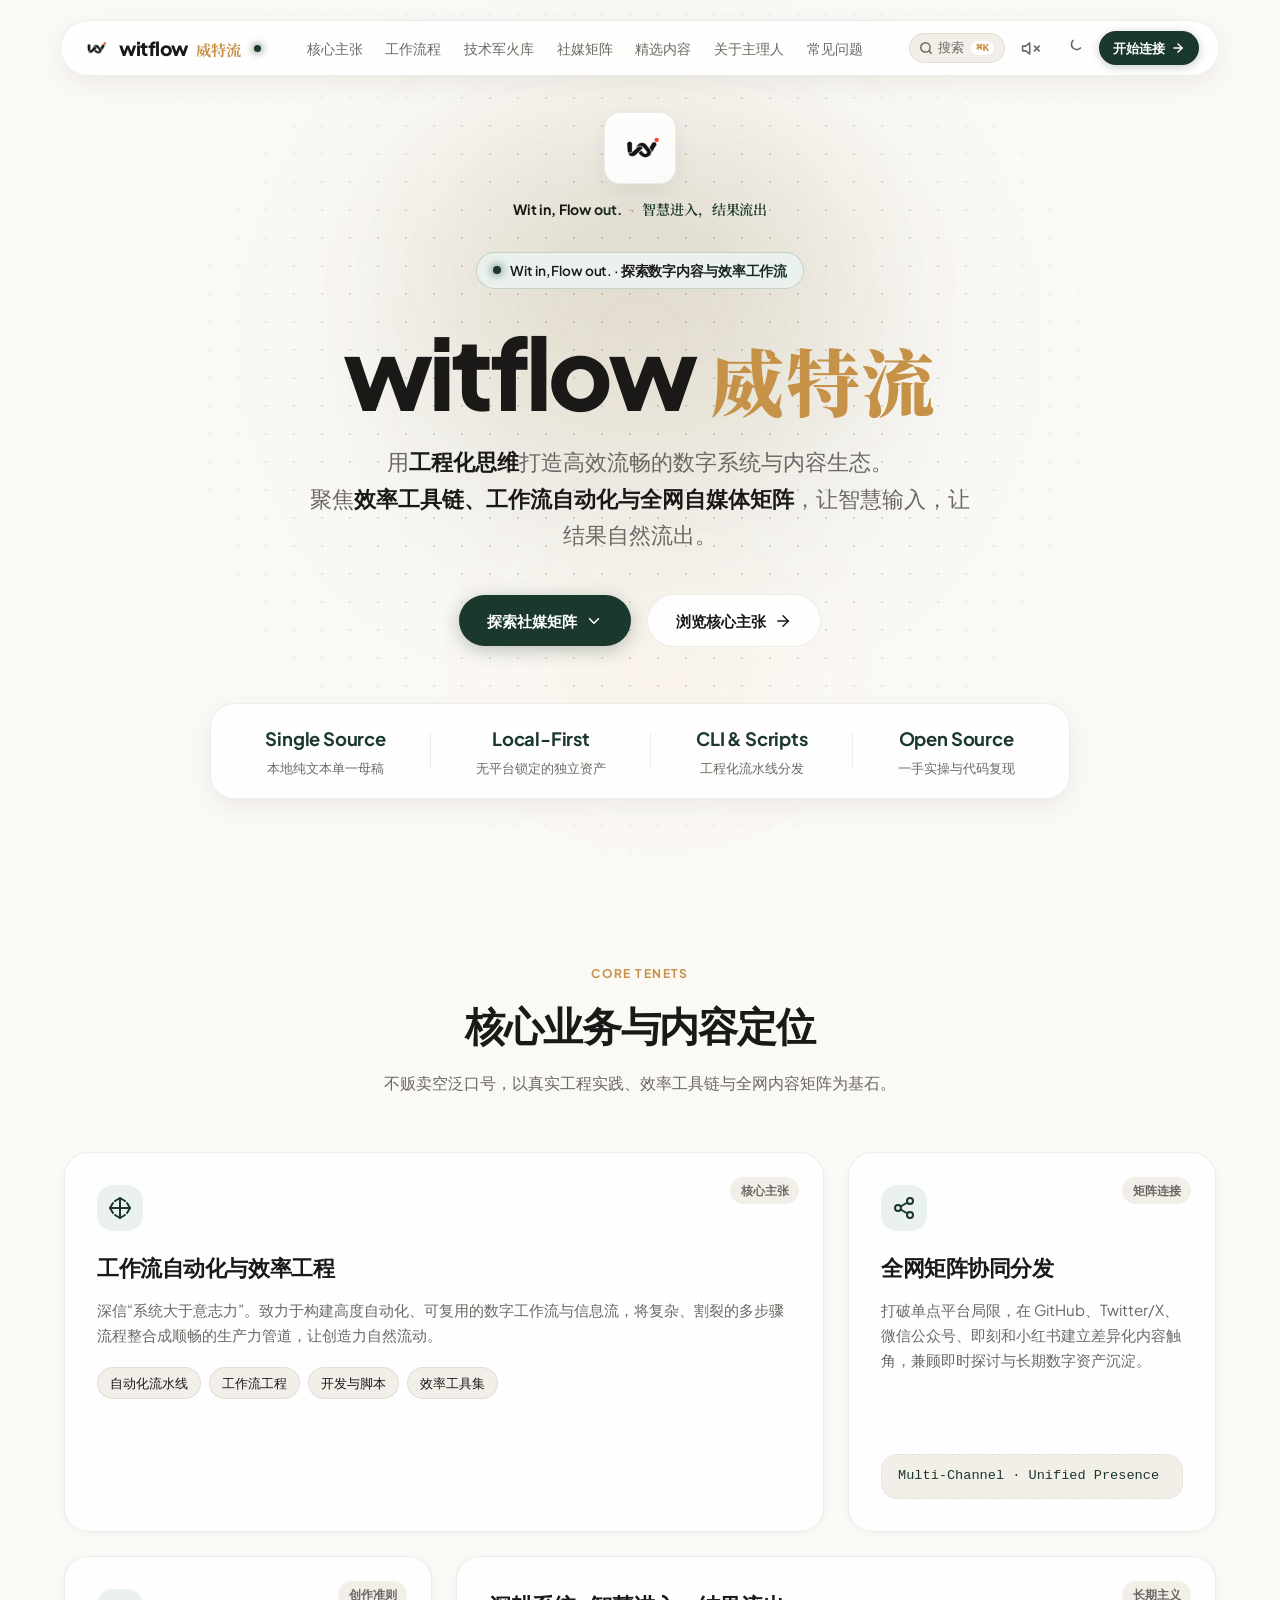
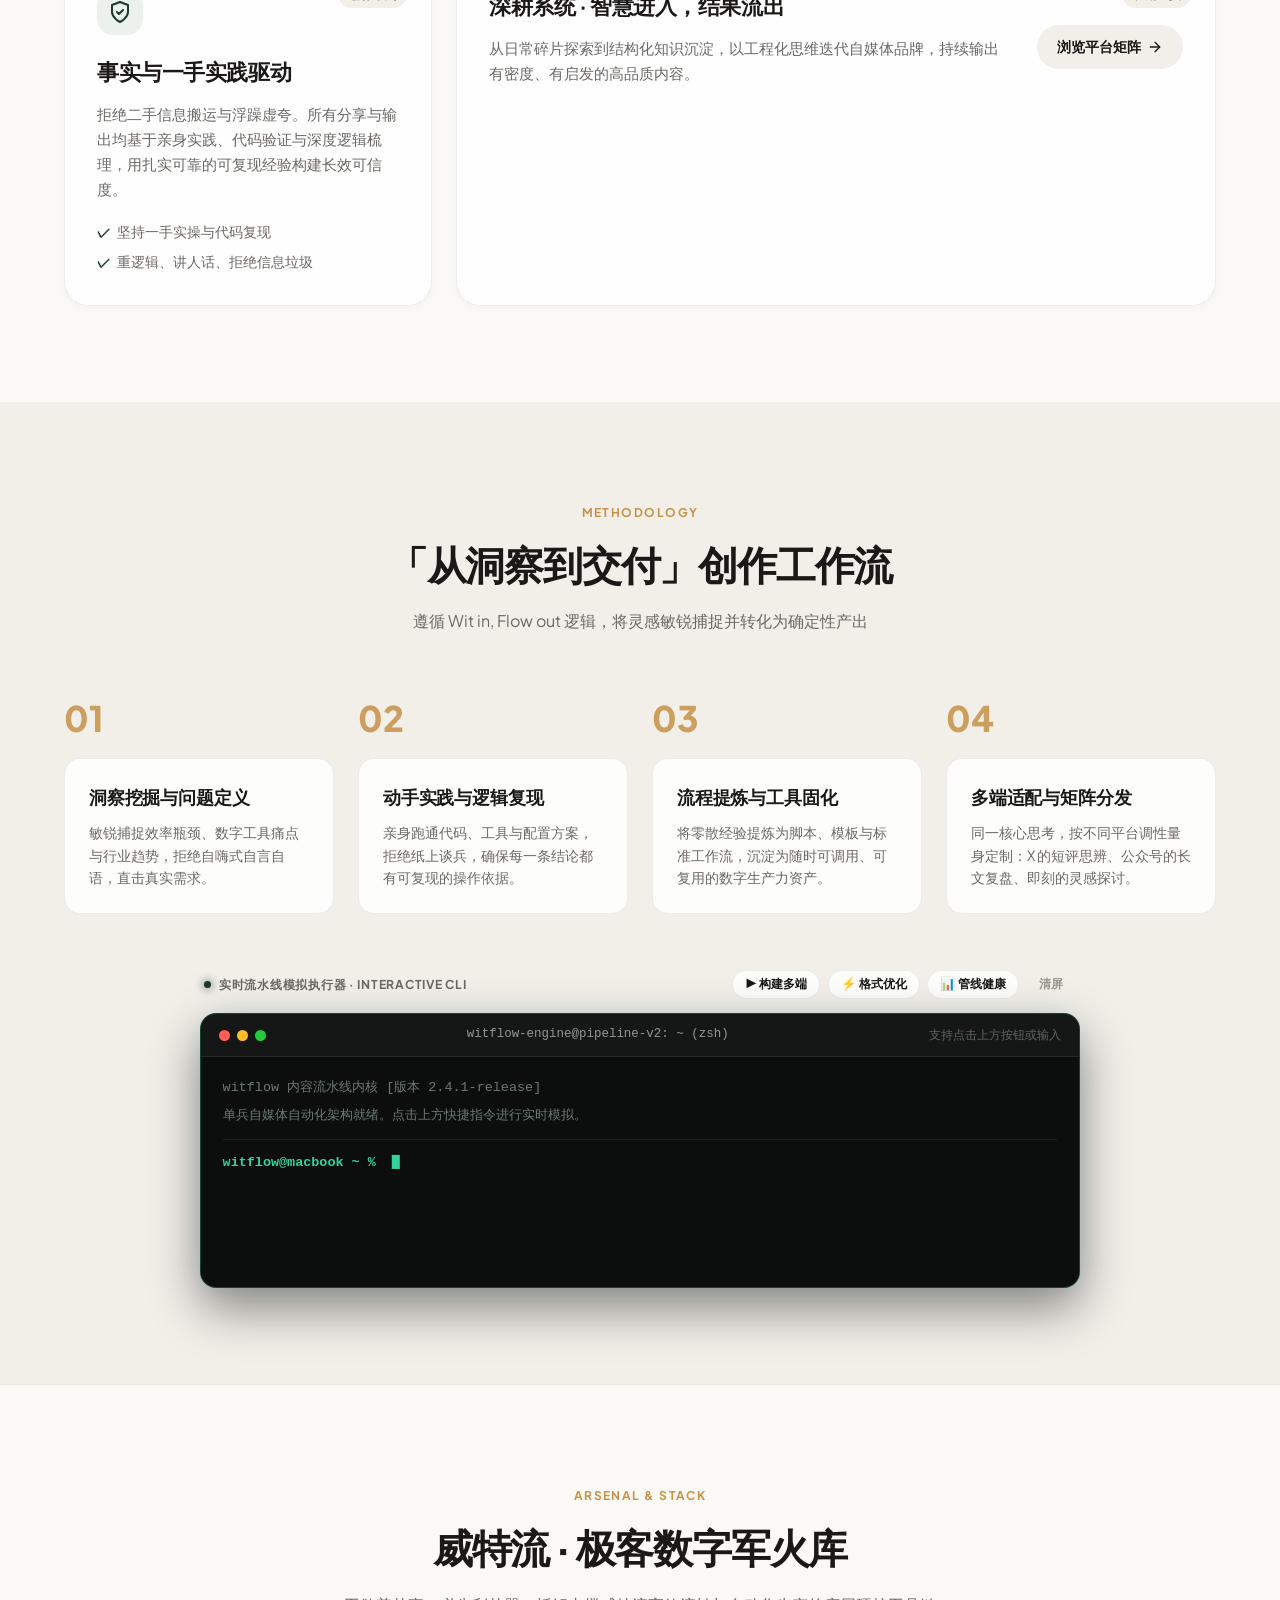
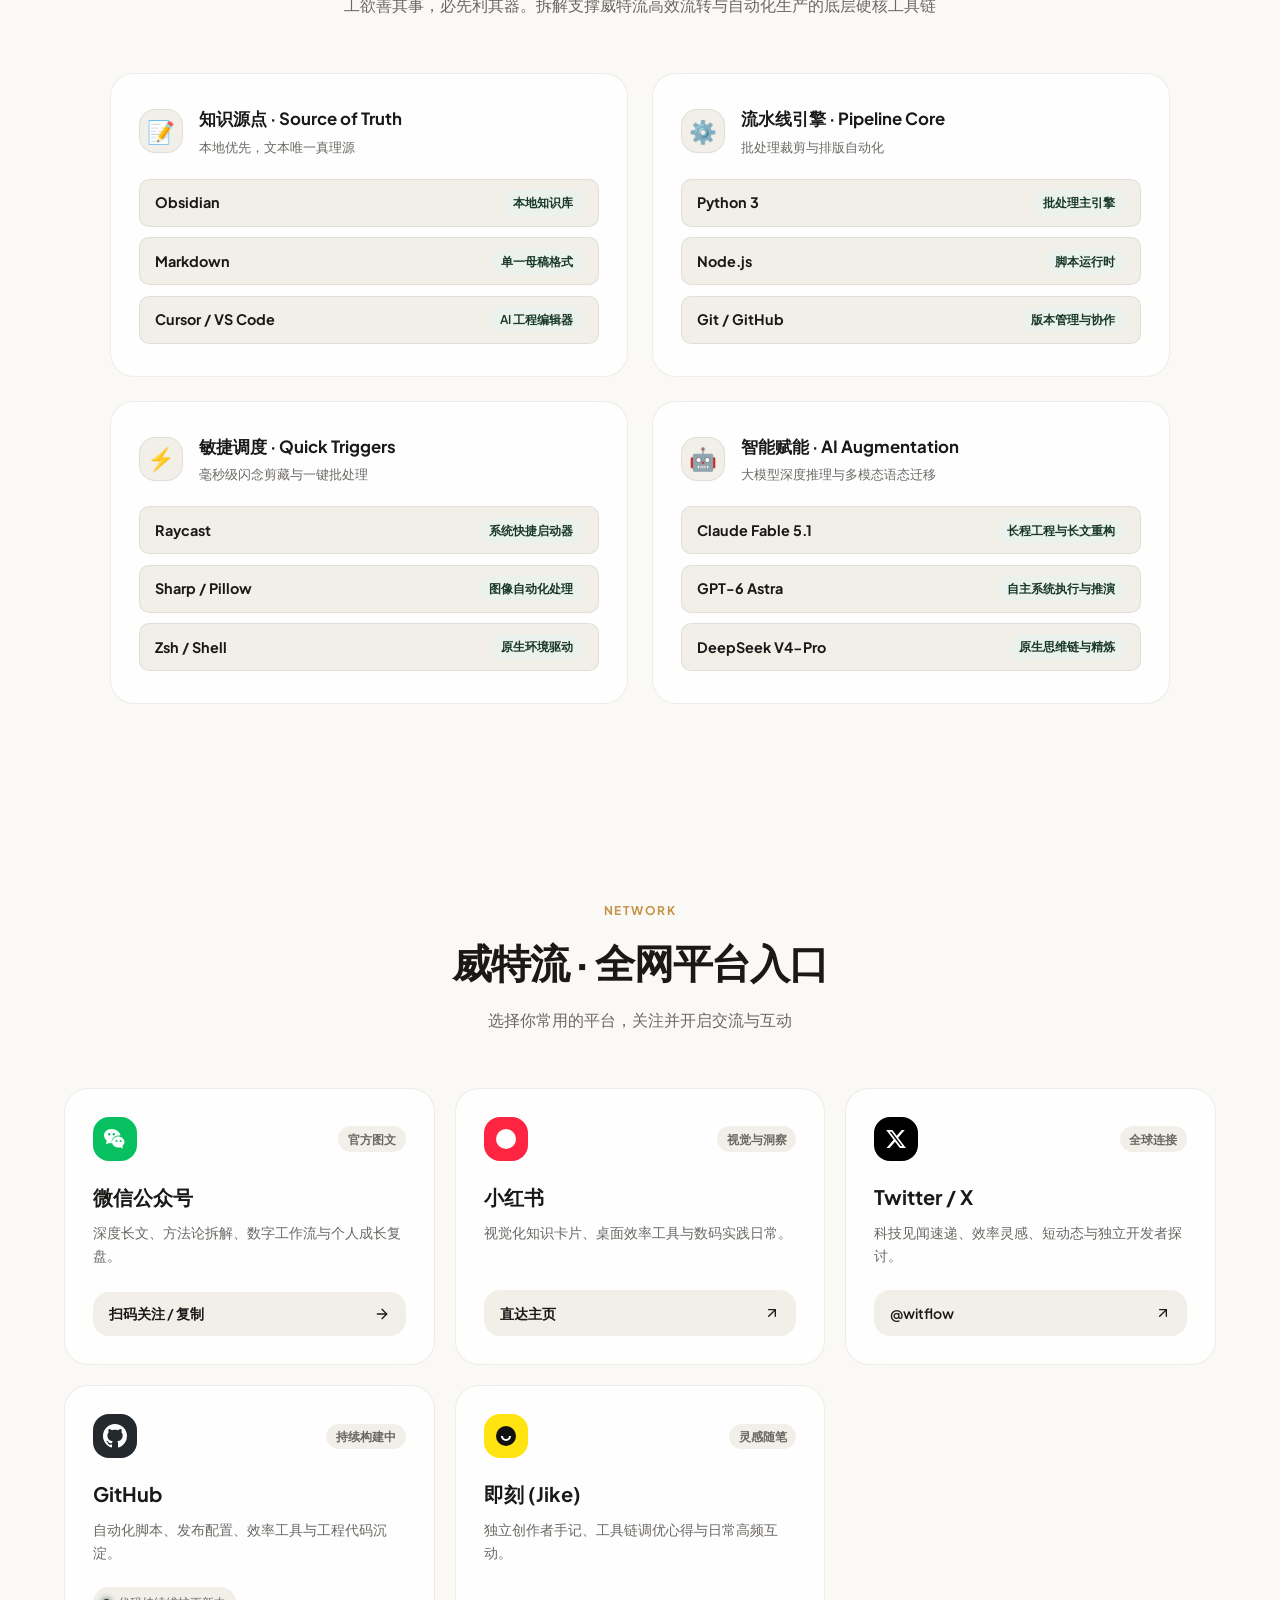
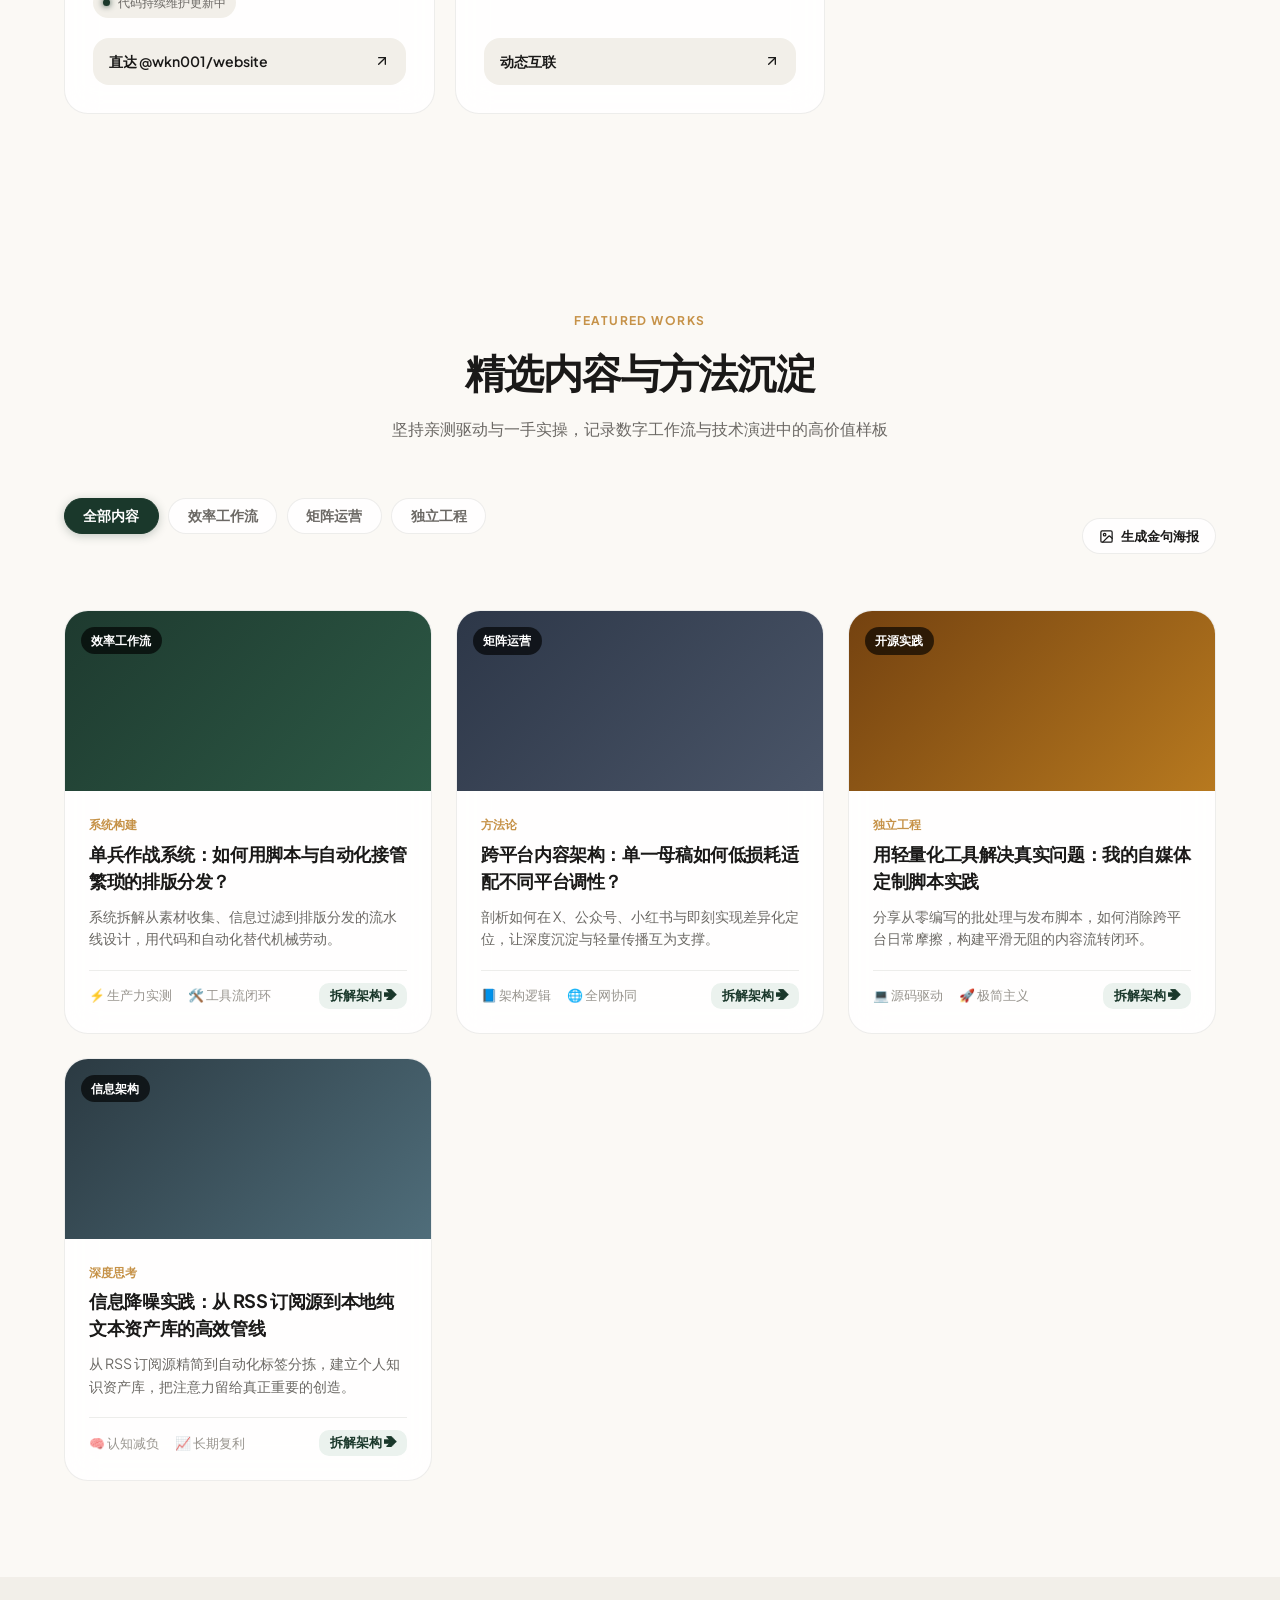
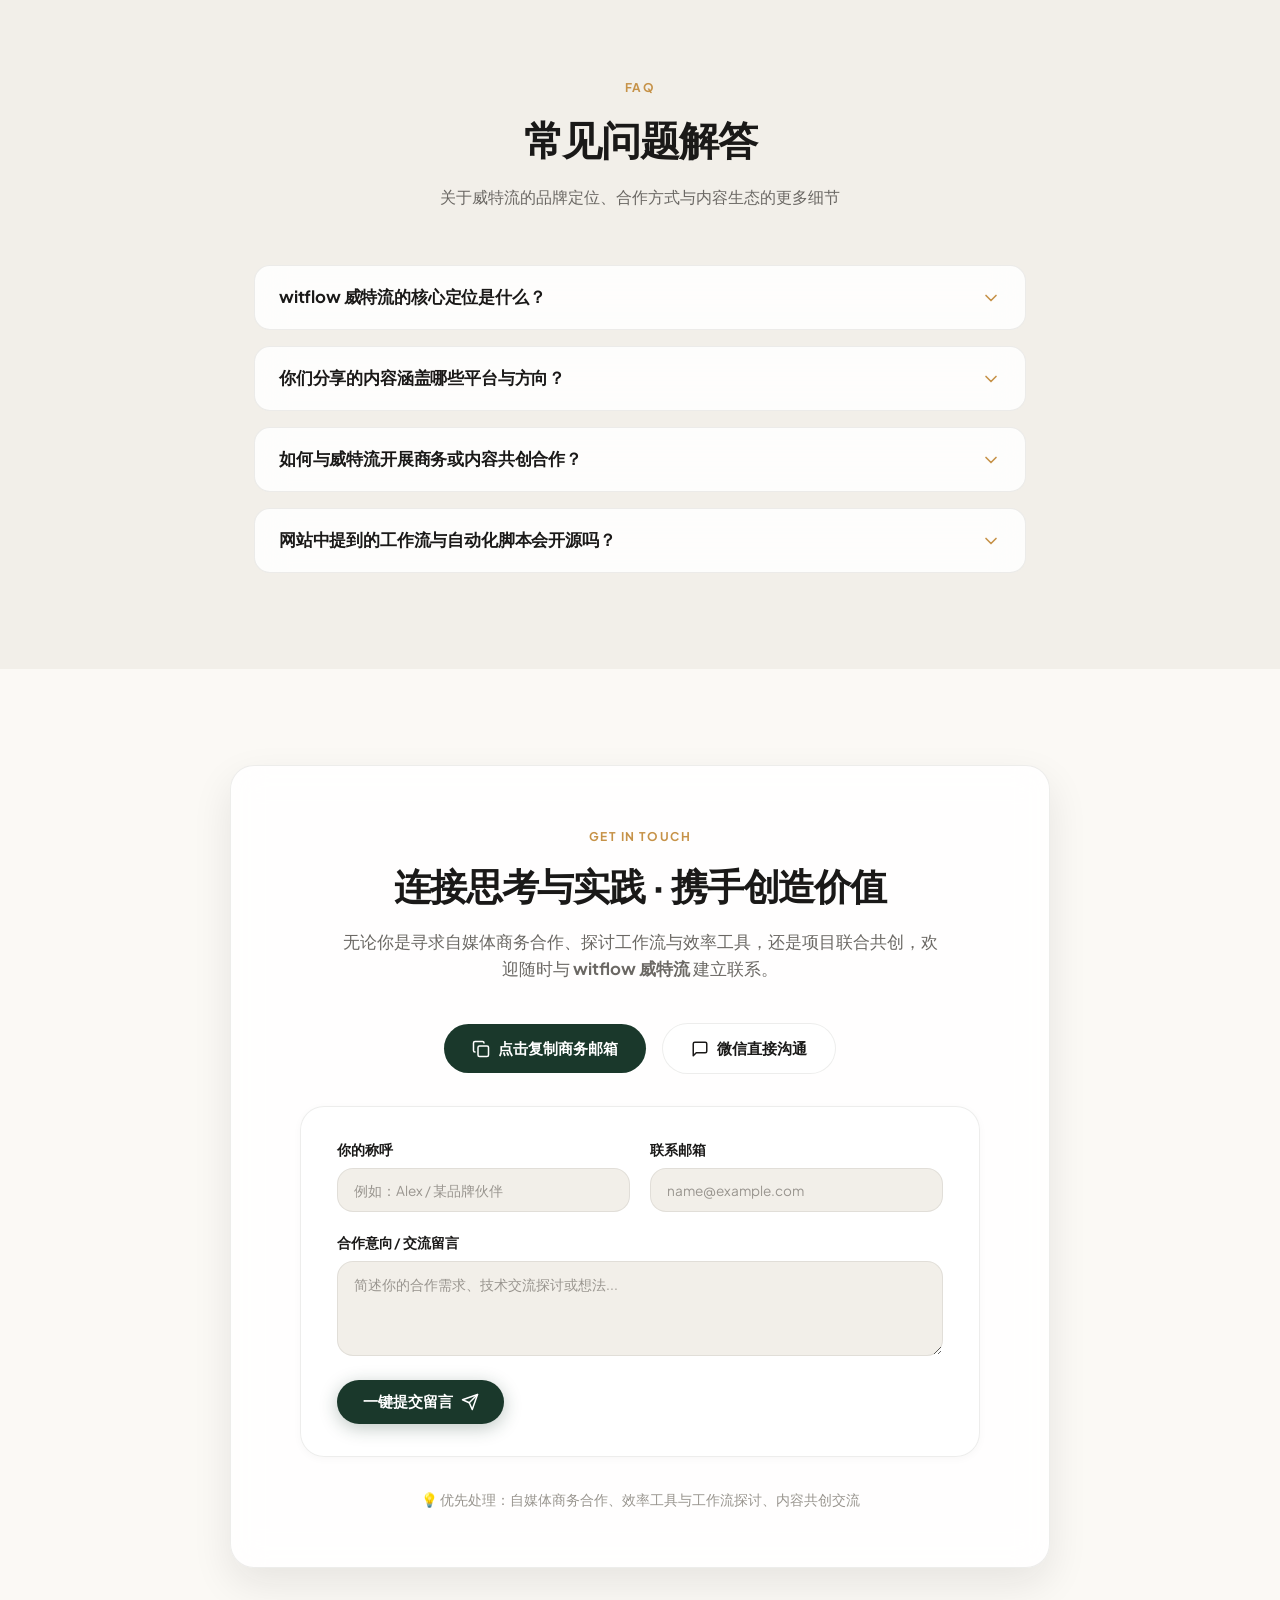
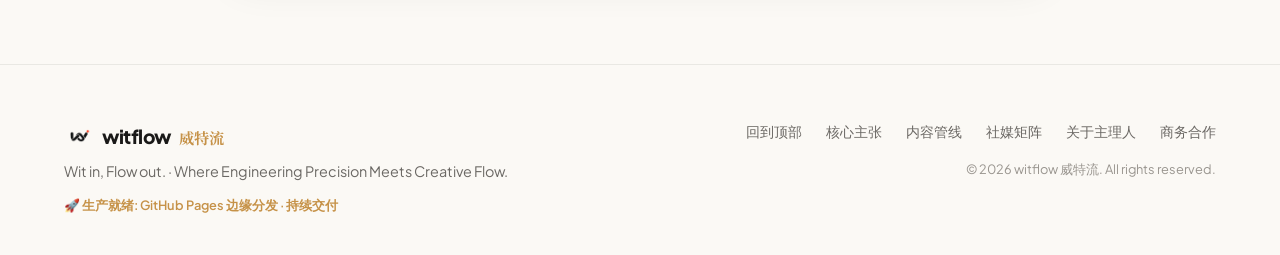
==== commit 44adc39e: "feat: adopt Plan A minimal engineering style - remove fake server badge, ROI calculator, Toutiao, an" ====
--- a/index.html
+++ b/index.html
@@ -78,7 +78,7 @@
       <div class="nav-links">
         <a href="#bento" class="nav-link">核心主张</a>
         <a href="#pipeline" class="nav-link">工作流程</a>
-        <a href="#calculator" class="nav-link">效率测算</a>
+        <a href="#stack" class="nav-link">技术军火库</a>
         <a href="#matrix" class="nav-link">社媒矩阵</a>
         <a href="#showcase" class="nav-link">精选内容</a>
         <a href="about.html" class="nav-link">关于主理人</a>
@@ -139,7 +139,7 @@
         <a href="#hero" class="drawer-link">首页</a>
         <a href="#bento" class="drawer-link">核心主张</a>
         <a href="#pipeline" class="drawer-link">工作流程</a>
-        <a href="#calculator" class="drawer-link">效率测算</a>
+        <a href="#stack" class="drawer-link">技术军火库</a>
         <a href="#matrix" class="drawer-link">社媒矩阵</a>
         <a href="#showcase" class="drawer-link">精选内容</a>
         <a href="about.html" class="drawer-link">关于主理人</a>
@@ -200,26 +200,26 @@
           </a>
         </div>
 
-        <!-- Metric Ribbon (Stats Bar with Count-up Animation) -->
+        <!-- Architecture Highlights Ribbon (Engineering Principles) -->
         <div class="stats-ribbon glass" id="stats-ribbon">
           <div class="stat-item">
-            <span class="stat-num" data-count-target="6" data-count-suffix="+">0</span>
-            <span class="stat-label">全网主流分发矩阵</span>
+            <span class="stat-badge-text">Single Source</span>
+            <span class="stat-label">本地纯文本单一母稿</span>
           </div>
           <div class="stat-divider"></div>
           <div class="stat-item">
-            <span class="stat-num" data-count-target="100" data-count-suffix="%">0</span>
-            <span class="stat-label">一手实践与源码驱动</span>
+            <span class="stat-badge-text">Local-First</span>
+            <span class="stat-label">无平台锁定的独立资产</span>
           </div>
           <div class="stat-divider"></div>
           <div class="stat-item">
-            <span class="stat-num" data-count-target="85" data-count-prefix="≈" data-count-suffix="%">0</span>
-            <span class="stat-label">机械重复操作节省</span>
+            <span class="stat-badge-text">CLI & Scripts</span>
+            <span class="stat-label">工程化流水线分发</span>
           </div>
           <div class="stat-divider"></div>
           <div class="stat-item">
-            <span class="stat-num" data-count-target="24" data-count-suffix="/7">0</span>
-            <span class="stat-label">长期资产自动化流转</span>
+            <span class="stat-badge-text">Open Source</span>
+            <span class="stat-label">一手实操与代码复现</span>
           </div>
         </div>
       </div>
@@ -270,7 +270,7 @@
             </div>
             <h3 class="bento-title">全网矩阵协同分发</h3>
             <p class="bento-text">
-              打破单点平台局限，在 Twitter/X、今日头条、小红书、微信公众号、即刻和 GitHub 建立差异化内容触角，兼顾即时探讨与长期数字资产沉淀。
+              打破单点平台局限，在 GitHub、Twitter/X、微信公众号、即刻和小红书建立差异化内容触角，兼顾即时探讨与长期数字资产沉淀。
             </p>
             <div class="code-chip">
               <code>Multi-Channel · Unified Presence</code>
@@ -410,7 +410,7 @@
         <div class="section-header">
           <span class="section-tag">Arsenal & Stack</span>
           <h2 class="section-title">威特流 · 极客数字军火库</h2>
-          <p class="section-desc">工欲善其事，必先利其器。拆解支撑威特流 ≈85% 自动化提效的底层硬核工具链</p>
+          <p class="section-desc">工欲善其事，必先利其器。拆解支撑威特流高效流转与自动化生产的底层硬核工具链</p>
         </div>
 
         <div class="stack-grid">
@@ -517,80 +517,6 @@
       </div>
     </section>
 
-    <!-- Workflow Efficiency Calculator (Interactive ROI Tool) -->
-    <section id="calculator" class="section calculator-section">
-      <div class="container">
-        <div class="section-header">
-          <span class="section-tag">Interactive ROI</span>
-          <h2 class="section-title">自媒体与工作流效率计算器</h2>
-          <p class="section-desc">测一测：通过工程化自动化流水线，你每年可以夺回多少机械重复时间？</p>
-        </div>
-
-        <div class="calculator-box glass">
-          <div class="calculator-inputs">
-            <!-- Slider 1 -->
-            <div class="calc-control-group">
-              <div class="calc-label-row">
-                <span class="calc-title">每周制作 / 分发内容篇数</span>
-                <span class="calc-val-badge" id="calc-pieces-display">3 篇 / 周</span>
-              </div>
-              <input type="range" id="calc-pieces-slider" class="calc-range" min="1" max="14" value="3" step="1">
-              <div class="calc-range-marks">
-                <span>1篇</span>
-                <span>轻量更 (3篇)</span>
-                <span>日更 (7篇)</span>
-                <span>团队 (14篇)</span>
-              </div>
-            </div>
-
-            <!-- Slider 2 -->
-            <div class="calc-control-group">
-              <div class="calc-label-row">
-                <span class="calc-title">每篇多平台排版、分发与调整耗时</span>
-                <span class="calc-val-badge" id="calc-time-display">60 分钟 / 篇</span>
-              </div>
-              <input type="range" id="calc-time-slider" class="calc-range" min="20" max="150" value="60" step="5">
-              <div class="calc-range-marks">
-                <span>20分钟 (快手发)</span>
-                <span>1小时 (常态痛点)</span>
-                <span>2小时+ (深度打磨)</span>
-              </div>
-            </div>
-          </div>
-
-          <div class="calculator-results">
-            <!-- Card 1 -->
-            <div class="calc-result-card spotlight-card">
-              <span class="result-label">每年可夺回的有效时间</span>
-              <div class="result-highlight">
-                <span class="result-big-num" id="calc-saved-hours">117</span>
-                <span class="result-unit">小时 / 年</span>
-              </div>
-              <p class="result-subtext" id="calc-days-text">相当于每年凭空多出 <strong>14.6 个完整工作日</strong></p>
-            </div>
-
-            <!-- Card 2 -->
-            <div class="calc-result-card spotlight-card">
-              <span class="result-label">机械动作解放率</span>
-              <div class="result-highlight">
-                <span class="result-big-num highlight-amber" id="calc-ratio-text">75%</span>
-                <span class="result-unit">自动化接管率</span>
-              </div>
-              <p class="result-subtext">将宝贵注意力留给独家思考与高价值创作</p>
-            </div>
-          </div>
-
-          <div class="calculator-cta-row">
-            <button id="calc-apply-cta" class="btn primary-btn calc-cta-btn">
-              <span>一键获取此自动化方案</span>
-              <svg width="18" height="18" viewBox="0 0 24 24" fill="none" stroke="currentColor" stroke-width="2.5" stroke-linecap="round" stroke-linejoin="round"><path d="M5 12h14"/><path d="m12 5 7 7-7 7"/></svg>
-            </button>
-            <span class="calc-hint">💡 点击将自动平滑滚动到底部留言框并预填此项意向</span>
-          </div>
-        </div>
-      </div>
-    </section>
-
     <!-- Social Matrix Link Tree (shadcn/ui & HyperUI Inspired) -->
     <section id="matrix" class="section matrix-section">
       <div class="container">
@@ -669,22 +595,6 @@
             </div>
           </a>
 
-          <!-- 今日头条 -->
-          <a href="https://www.toutiao.com" target="_blank" rel="noopener" class="matrix-card glass" data-platform="toutiao">
-            <div class="card-top">
-              <div class="platform-icon toutiao">
-                <svg width="24" height="24" viewBox="0 0 24 24" fill="currentColor"><rect x="3" y="3" width="18" height="18" rx="4"/><path d="M7 8h10M7 12h7M7 16h10" stroke="#fff" stroke-width="2"/></svg>
-              </div>
-              <span class="platform-badge">行业深度</span>
-            </div>
-            <h3 class="platform-name">今日头条</h3>
-            <p class="platform-desc">深度行业观察、科技趋势解析与结构化观点输出。</p>
-            <div class="matrix-action-btn">
-              <span>阅读文章</span>
-              <svg width="16" height="16" viewBox="0 0 24 24" fill="none" stroke="currentColor" stroke-width="2" stroke-linecap="round" stroke-linejoin="round"><path d="M7 17 17 7"/><path d="M7 7h10v10"/></svg>
-            </div>
-          </a>
-
           <!-- 即刻 -->
           <a href="https://web.okjike.com" target="_blank" rel="noopener" class="matrix-card glass" data-platform="jike">
             <div class="card-top">
@@ -735,7 +645,7 @@
             </div>
             <div class="showcase-body">
               <span class="category-tag">系统构建</span>
-              <h4 class="showcase-title">单兵作战系统：创作者如何借助自动化解放 80% 重复操作？</h4>
+              <h4 class="showcase-title">单兵作战系统：如何用脚本与自动化接管繁琐的排版分发？</h4>
               <p class="showcase-summary">系统拆解从素材收集、信息过滤到排版分发的流水线设计，用代码和自动化替代机械劳动。</p>
               <div class="card-meta">
                 <span>⚡ 生产力实测</span>
@@ -752,7 +662,7 @@
             </div>
             <div class="showcase-body">
               <span class="category-tag">方法论</span>
-              <h4 class="showcase-title">跨平台内容架构：同一核心主张在多生态的协同飞轮</h4>
+              <h4 class="showcase-title">跨平台内容架构：单一母稿如何低损耗适配不同平台调性？</h4>
               <p class="showcase-summary">剖析如何在 X、公众号、小红书与即刻实现差异化定位，让深度沉淀与轻量传播互为支撑。</p>
               <div class="card-meta">
                 <span>📘 架构逻辑</span>
@@ -786,7 +696,7 @@
             </div>
             <div class="showcase-body">
               <span class="category-tag">深度思考</span>
-              <h4 class="showcase-title">信息降噪艺术：如何为创作者搭建高纯度输入与输出漏斗？</h4>
+              <h4 class="showcase-title">信息降噪实践：从 RSS 订阅源到本地纯文本资产库的高效管线</h4>
               <p class="showcase-summary">从 RSS 订阅源精简到自动化标签分拣，建立个人知识资产库，把注意力留给真正重要的创造。</p>
               <div class="card-meta">
                 <span>🧠 认知减负</span>
@@ -834,7 +744,7 @@
             </button>
             <div class="faq-content">
               <p class="faq-answer">
-                我们目前布局了 6 大主流渠道：<strong>Twitter / X</strong>（即时思考与全球连接）、<strong>微信公众号</strong>（深度长文与方法论）、<strong>小红书</strong>（视觉化知识卡片与效率桌面）、<strong>即刻</strong>（创作者日常碎片与工具调优）、<strong>今日头条</strong>（行业观察与宏观趋势）以及 <strong>GitHub</strong>（开源脚本与工程代码）。
+                我们目前布局了 5 大核心渠道：<strong>GitHub</strong>（开源脚本与工程代码）、<strong>Twitter / X</strong>（即时思考与前沿连接）、<strong>微信公众号</strong>（深度长文与方法论）、<strong>即刻</strong>（创作者手记与工具调优）以及 <strong>小红书</strong>（视觉化知识卡片与数码日常）。
               </p>
             </div>
           </div>
@@ -946,7 +856,7 @@
           </div>
         </div>
         <p class="footer-slogan">Wit in, Flow out. · Where Engineering Precision Meets Creative Flow.</p>
-        <p class="vps-info">🚀 部署就绪: Ubuntu 24.04 LTS · 生产节点准备</p>
+        <p class="vps-info">🚀 生产就绪: GitHub Pages 边缘分发 · 持续交付</p>
       </div>
 
       <div class="footer-right">
@@ -1128,15 +1038,10 @@
           <span class="cmd-item-title">极客数字军火库与工具链</span>
           <span class="cmd-item-tag">技术栈</span>
         </div>
-        <div class="cmd-item" data-action="nav" data-target="#calculator">
-          <span class="cmd-icon">🧮</span>
-          <span class="cmd-item-title">效率节省计算器</span>
-          <span class="cmd-item-tag">ROI测算</span>
-        </div>
         <div class="cmd-item" data-action="nav" data-target="#matrix">
           <span class="cmd-icon">🌐</span>
           <span class="cmd-item-title">全网社媒矩阵入口</span>
-          <span class="cmd-item-tag">6大平台</span>
+          <span class="cmd-item-tag">5大平台</span>
         </div>
         <div class="cmd-item" data-action="nav" data-target="#showcase">
           <span class="cmd-icon">📑</span>
--- a/styles.css
+++ b/styles.css
@@ -695,6 +695,14 @@
   letter-spacing: -0.03em;
 }
 
+.stat-badge-text {
+  font-size: 1.15rem;
+  font-weight: 700;
+  color: var(--brand-forest);
+  letter-spacing: -0.01em;
+  font-family: 'Plus Jakarta Sans', sans-serif;
+}
+
 .stat-label {
   font-size: 0.8rem;
   font-weight: 500;
@@ -3155,57 +3163,6 @@
   color: var(--text-muted);
 }
 
-/* Setup Matrix */
-.setup-matrix {
-  display: grid;
-  grid-template-columns: repeat(2, 1fr);
-  gap: 1.25rem;
-  margin: 1.5rem 0;
-}
-
-.setup-card {
-  padding: 1.5rem 1.6rem;
-  border-radius: var(--radius-md);
-}
-
-.setup-card-header {
-  display: flex;
-  align-items: center;
-  gap: 0.6rem;
-  margin-bottom: 1rem;
-}
-
-.setup-card-title {
-  font-size: 1rem;
-  font-weight: 700;
-  color: var(--text-main);
-}
-
-.setup-items-list {
-  list-style: none;
-  display: flex;
-  flex-direction: column;
-  gap: 0.65rem;
-}
-
-.setup-item-row {
-  display: flex;
-  justify-content: space-between;
-  align-items: center;
-  font-size: 0.88rem;
-  padding-bottom: 0.45rem;
-  border-bottom: 1px dashed var(--border-subtle);
-}
-
-.setup-key {
-  color: var(--text-muted);
-}
-
-.setup-val {
-  font-weight: 600;
-  color: var(--text-main);
-}
-
 /* Dos & Don'ts */
 .collab-grid {
   display: grid;
@@ -3257,7 +3214,6 @@
 }
 
 @media (max-width: 640px) {
-  .setup-matrix,
   .collab-grid {
     grid-template-columns: 1fr;
   }
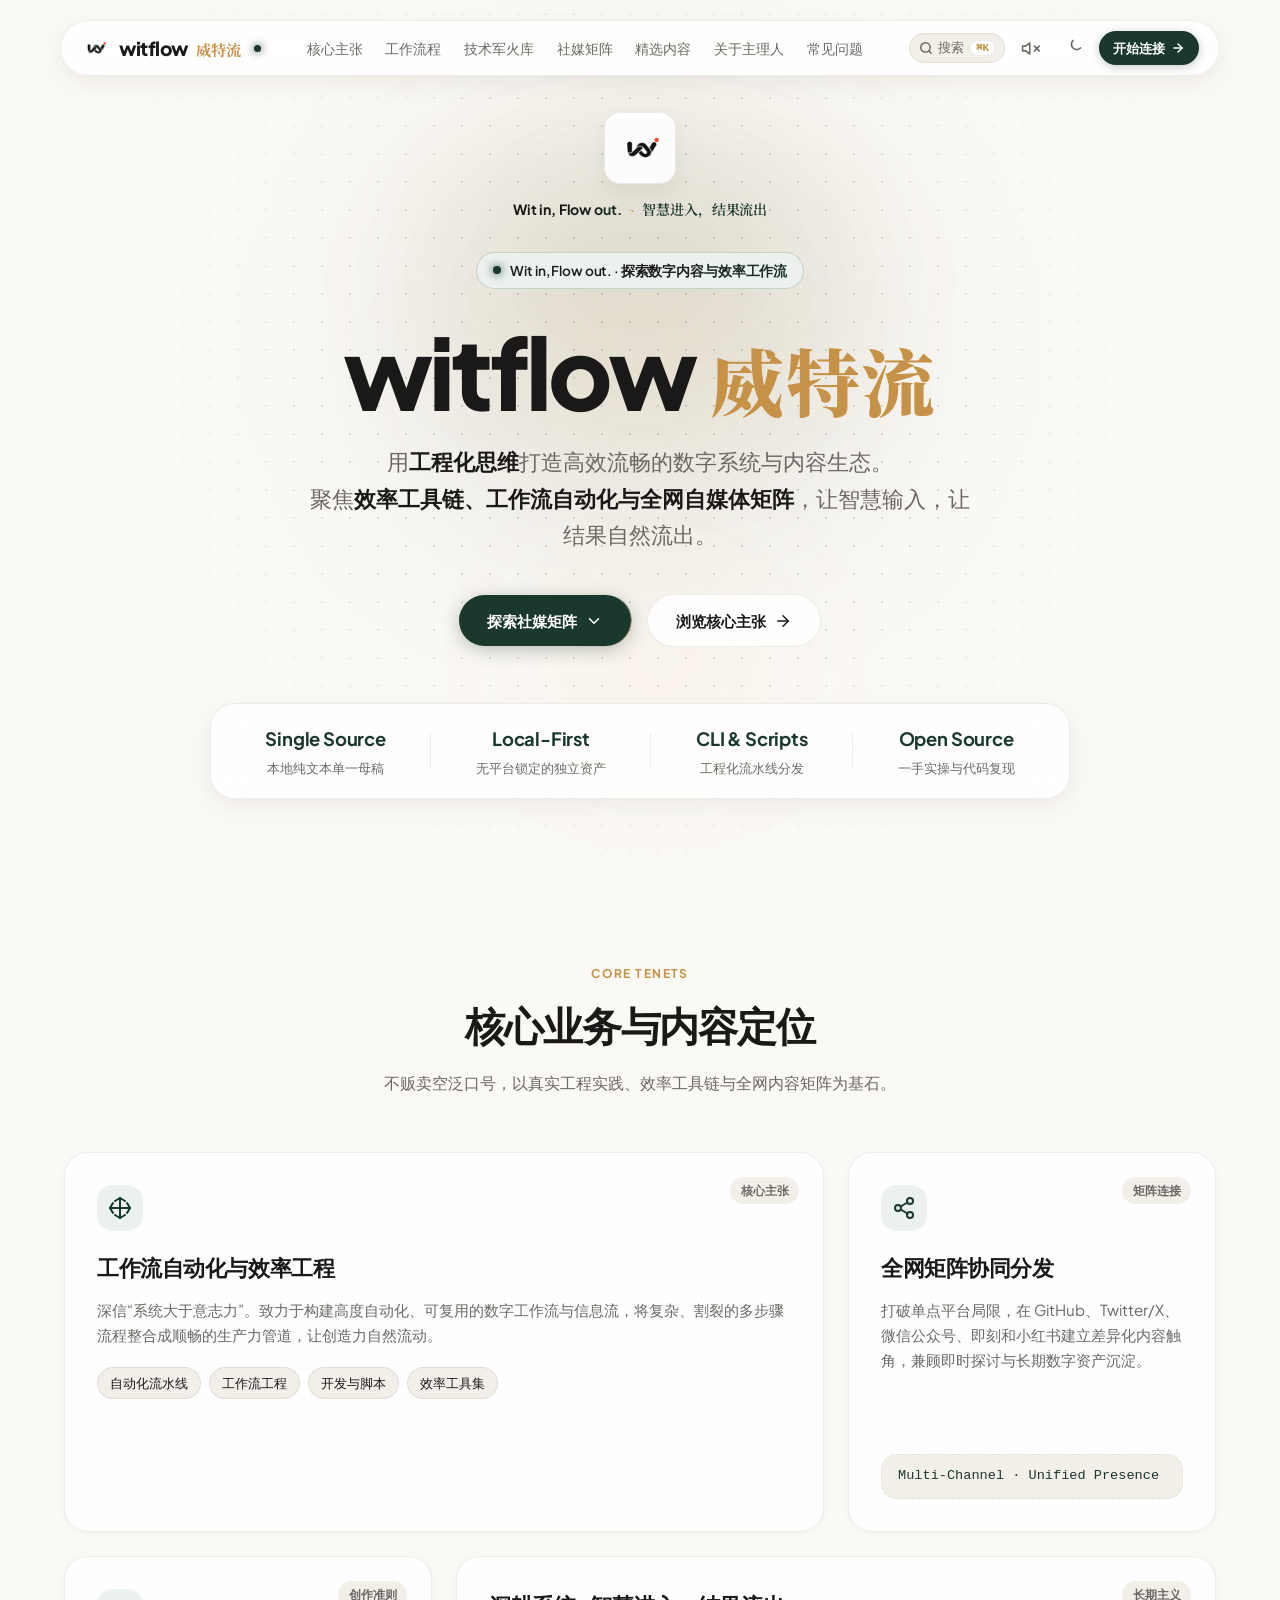
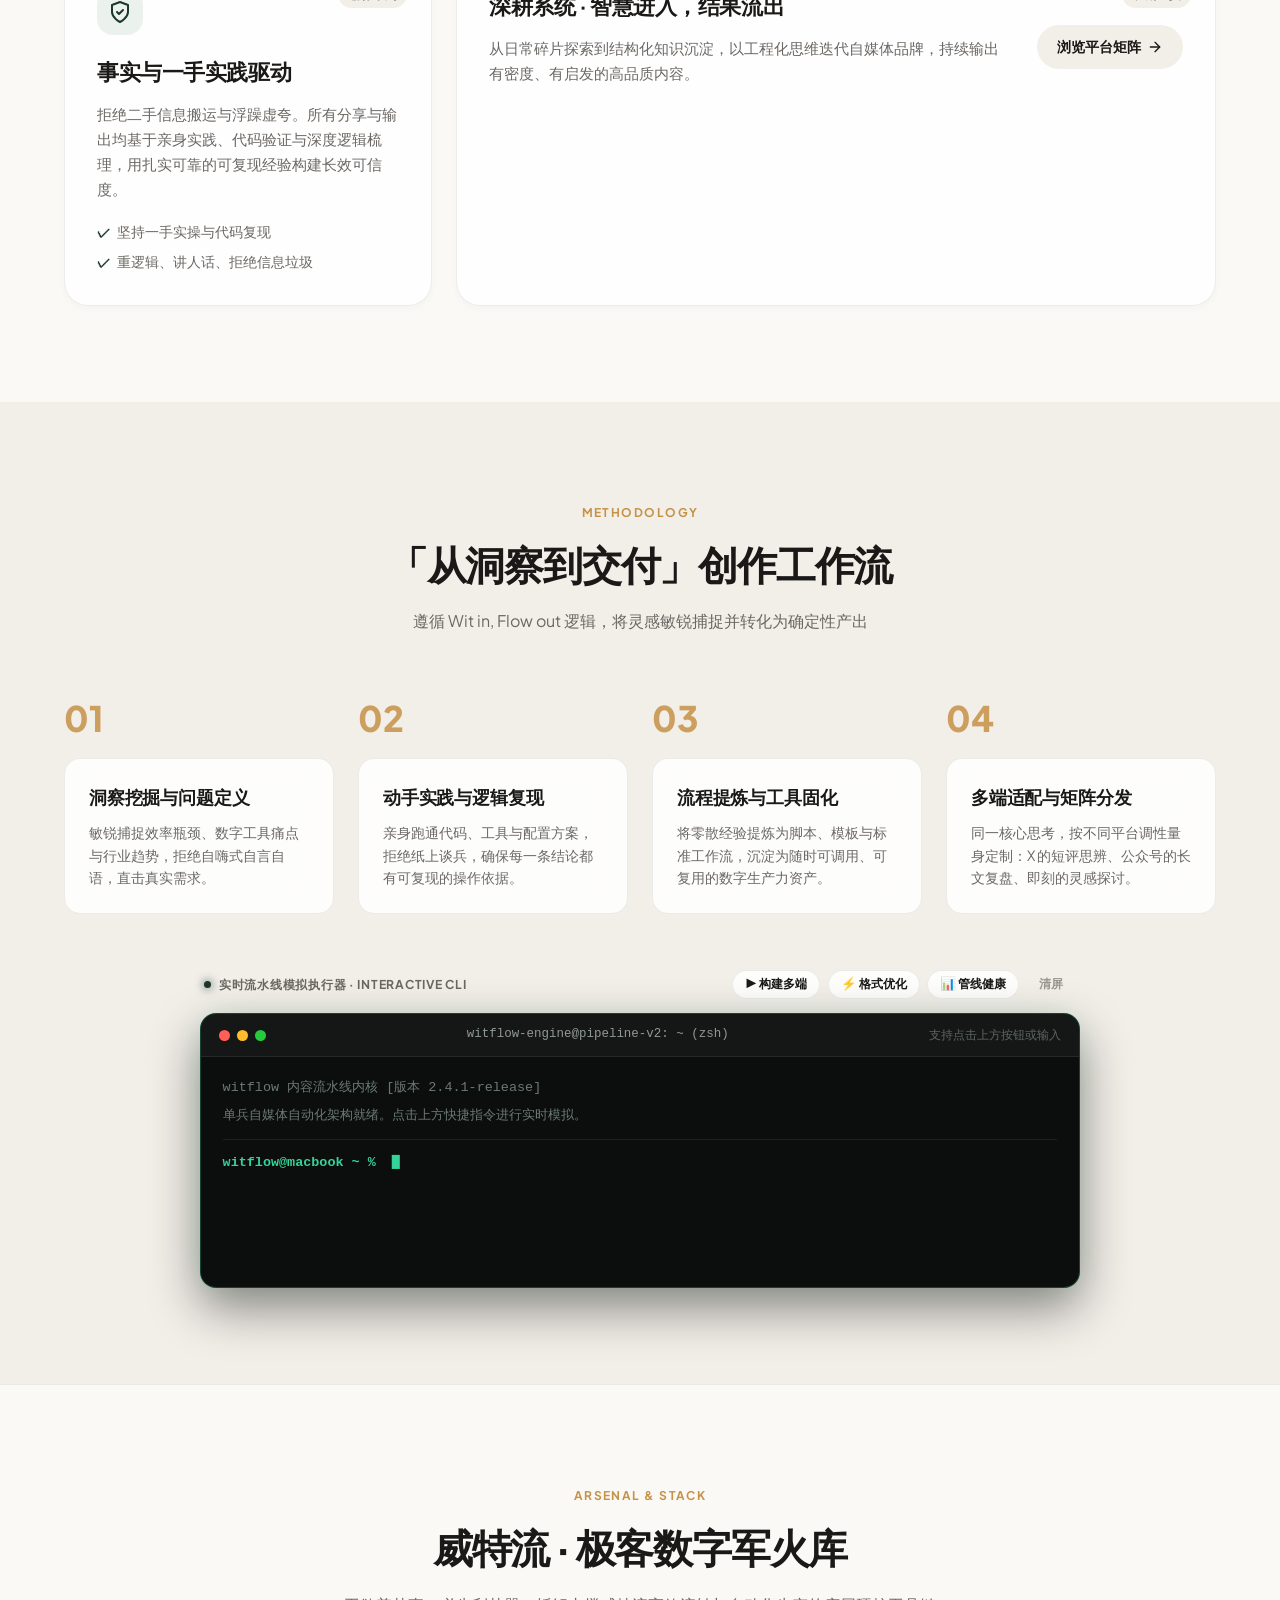
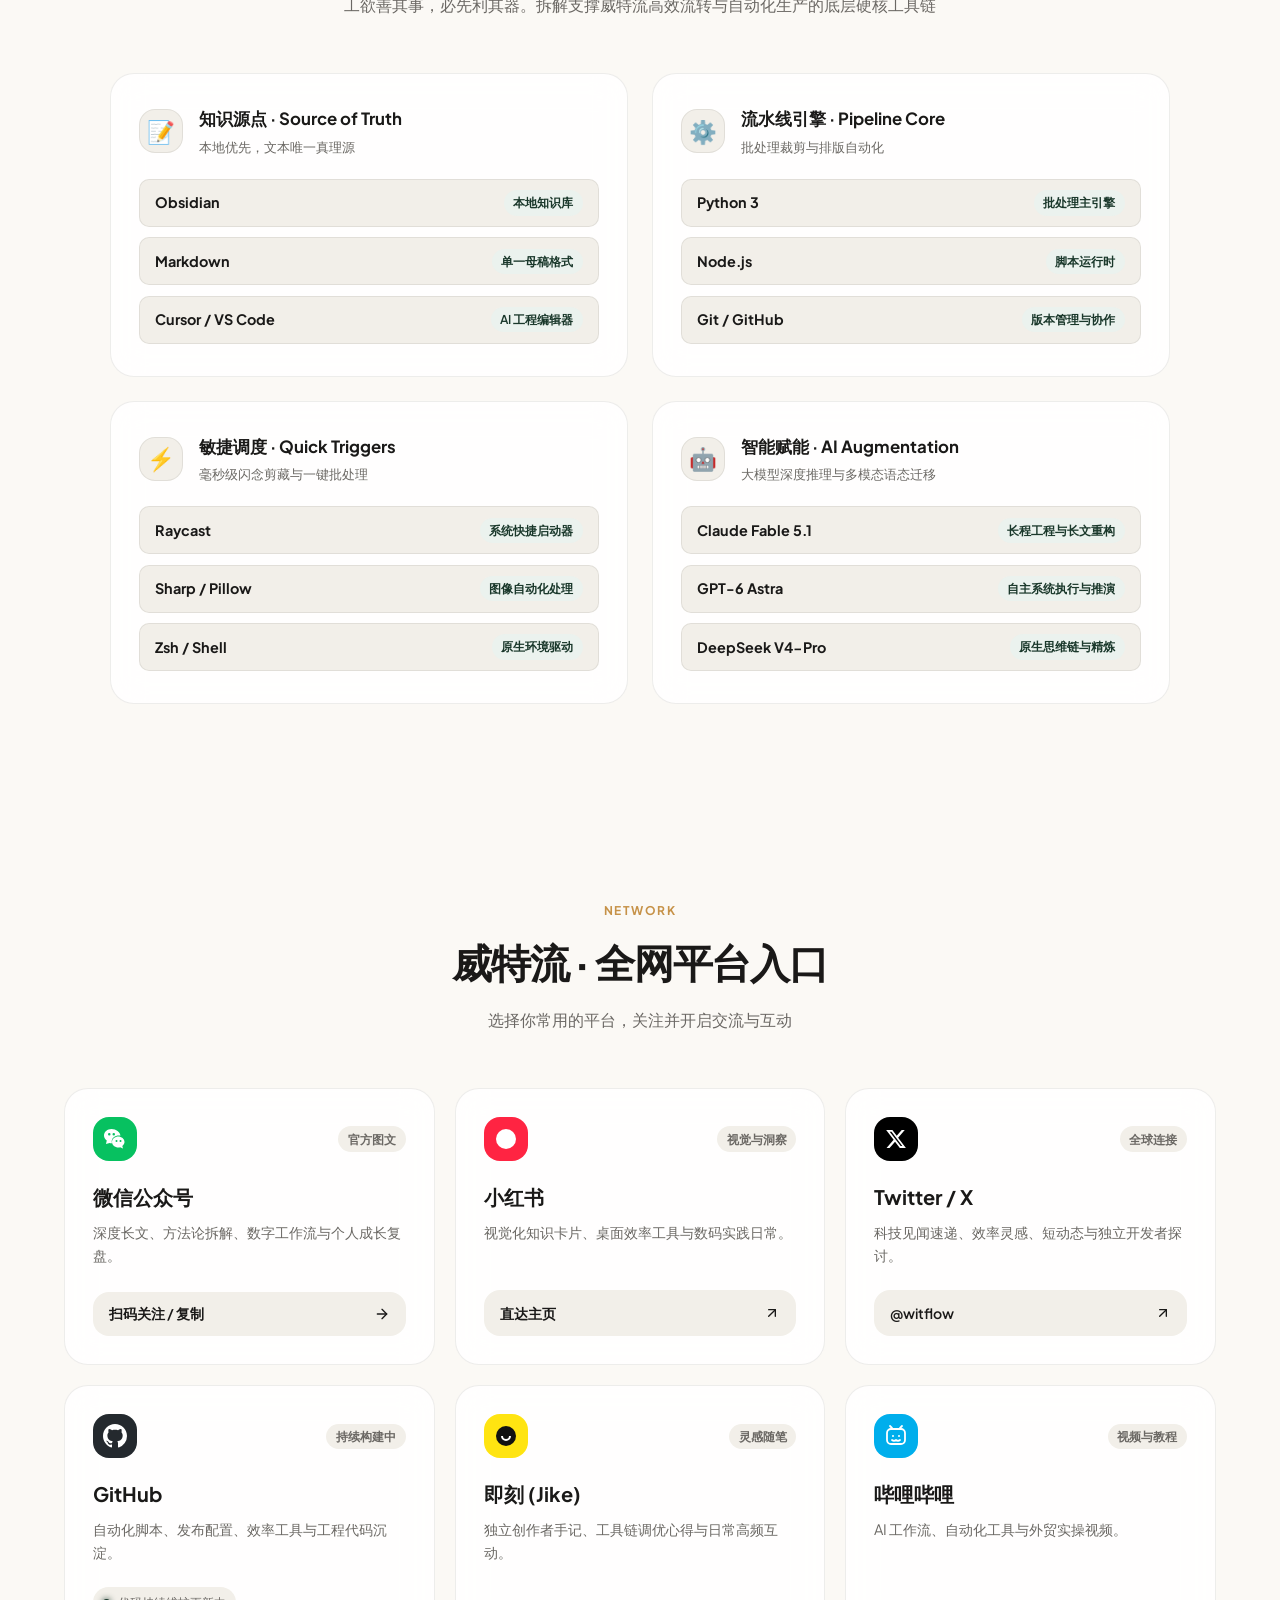
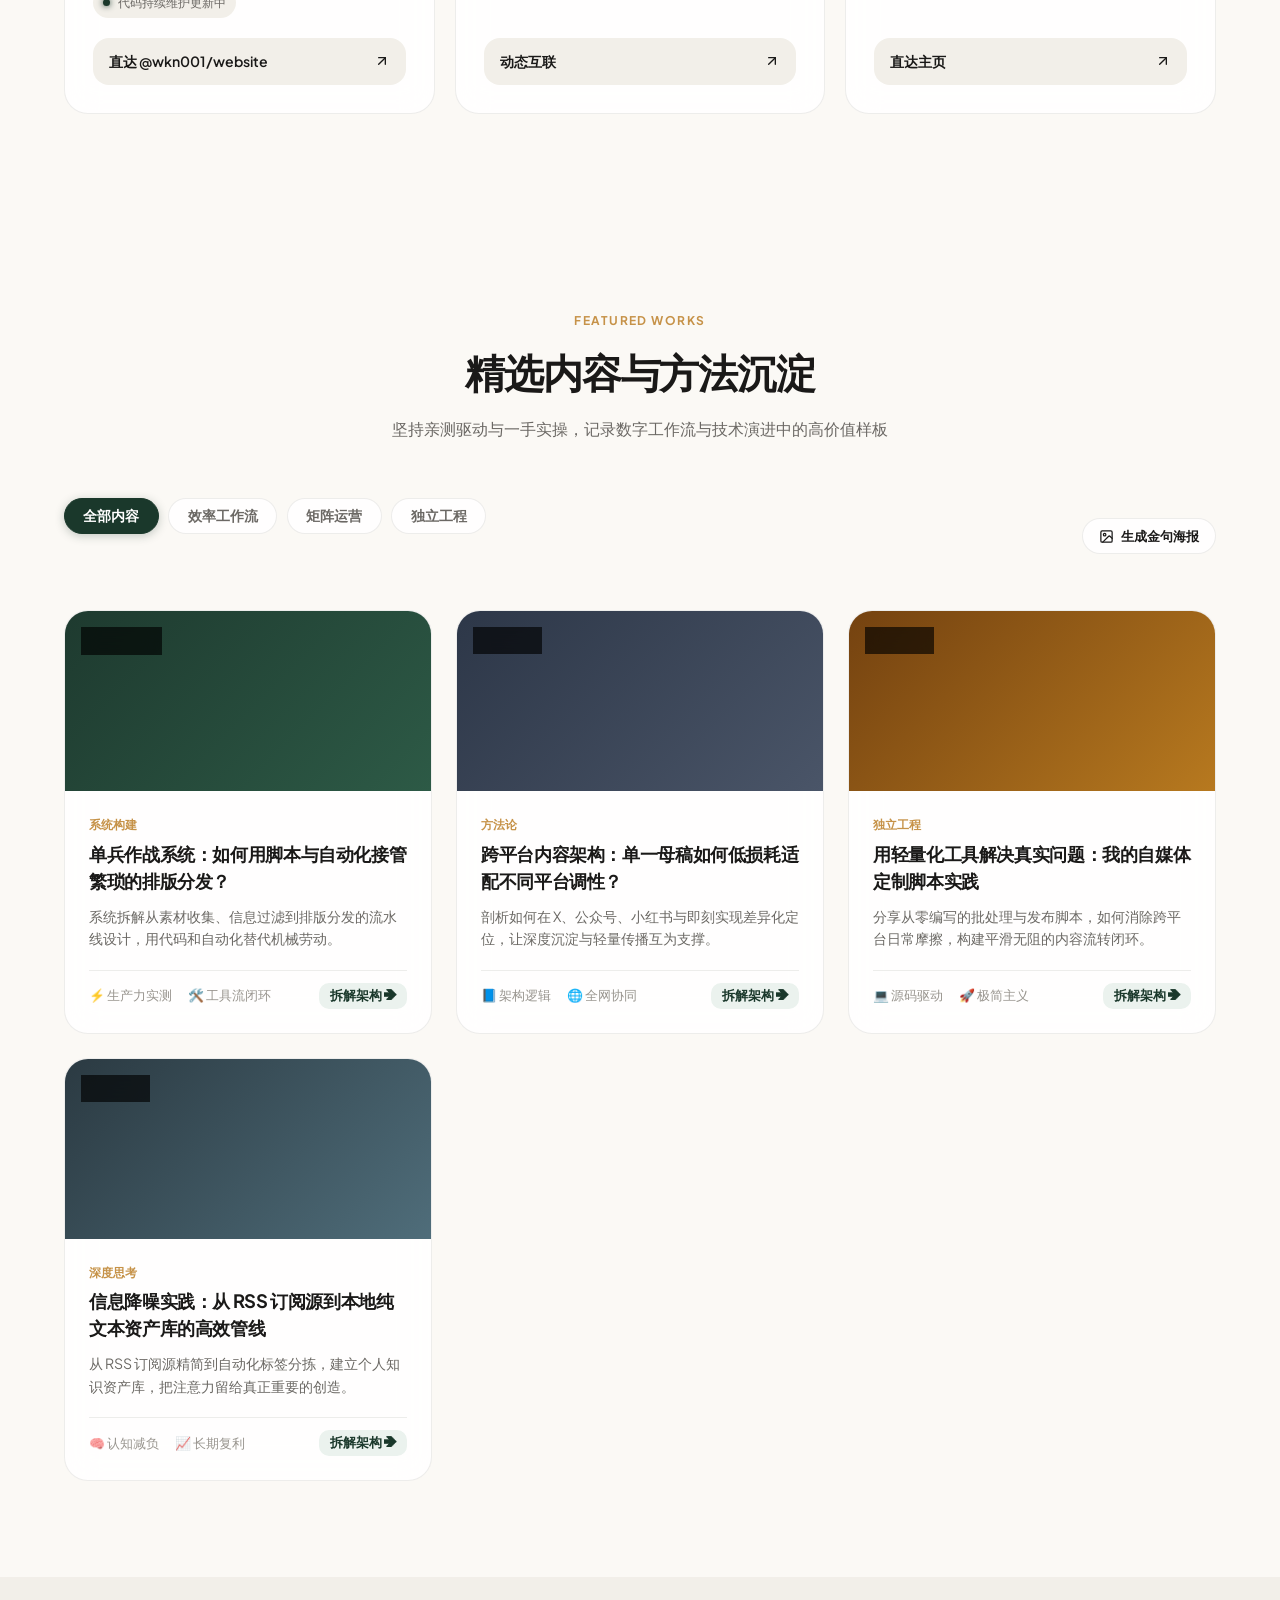
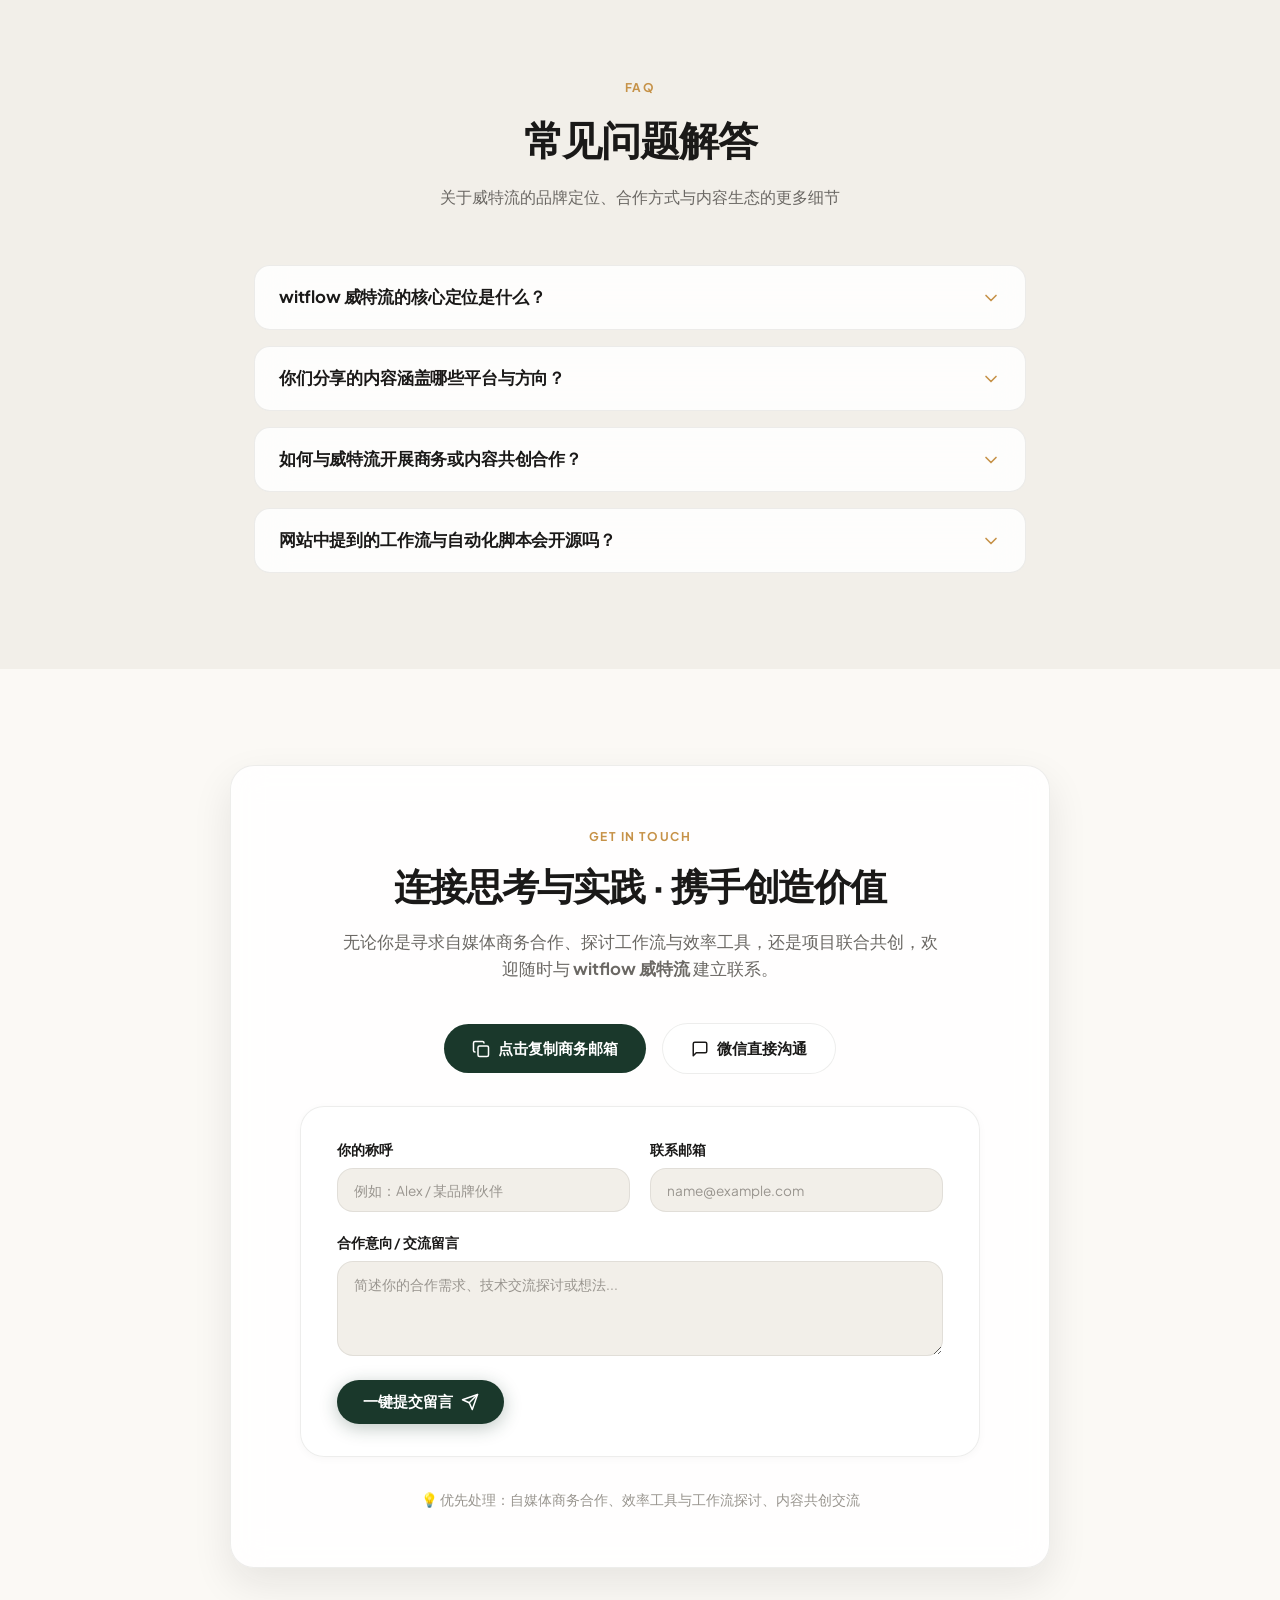
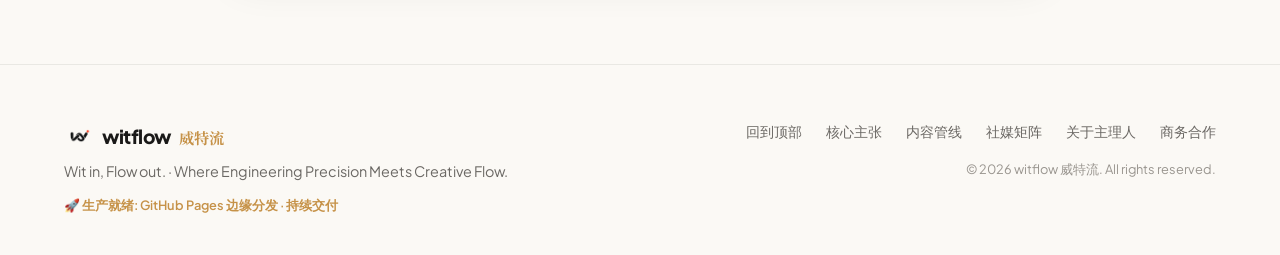
==== commit cf1cb032: "feat: update visual effects and add Bilibili channel" ====
--- a/index.html
+++ b/index.html
@@ -190,7 +190,7 @@
 
         <!-- CTA Action Buttons -->
         <div class="hero-cta-group">
-          <a href="#matrix" class="btn primary-btn">
+          <a href="#matrix" class="btn primary-btn border-glow">
             <span>探索社媒矩阵</span>
             <svg width="18" height="18" viewBox="0 0 24 24" fill="none" stroke="currentColor" stroke-width="2" stroke-linecap="round" stroke-linejoin="round"><path d="m6 9 6 6 6-6"/></svg>
           </a>
@@ -375,7 +375,7 @@
             </div>
           </div>
 
-          <div class="terminal-window glass">
+          <div class="terminal-window glass border-glow">
             <div class="terminal-window-bar">
               <div class="term-dots">
                 <span class="dot red"></span>
@@ -610,6 +610,22 @@
               <svg width="16" height="16" viewBox="0 0 24 24" fill="none" stroke="currentColor" stroke-width="2" stroke-linecap="round" stroke-linejoin="round"><path d="M7 17 17 7"/><path d="M7 7h10v10"/></svg>
             </div>
           </a>
+
+          <!-- 哔哩哔哩 -->
+          <a href="https://www.bilibili.com/" target="_blank" rel="noopener" class="matrix-card glass" data-platform="bilibili">
+            <div class="card-top">
+              <div class="platform-icon bilibili">
+                <svg width="24" height="24" viewBox="0 0 24 24" fill="none" stroke="currentColor" stroke-width="1.8" stroke-linecap="round" stroke-linejoin="round"><path d="M8 4 6 2"/><path d="m16 4 2-2"/><rect x="3" y="5" width="18" height="15" rx="4"/><circle cx="9" cy="12" r="1" fill="currentColor" stroke="none"/><circle cx="15" cy="12" r="1" fill="currentColor" stroke="none"/><path d="M8 16c1.3 1 2.7 1 4 0 1.3 1 2.7 1 4 0"/></svg>
+              </div>
+              <span class="platform-badge">视频与教程</span>
+            </div>
+            <h3 class="platform-name">哔哩哔哩</h3>
+            <p class="platform-desc">AI 工作流、自动化工具与外贸实操视频。</p>
+            <div class="matrix-action-btn">
+              <span>直达主页</span>
+              <svg width="16" height="16" viewBox="0 0 24 24" fill="none" stroke="currentColor" stroke-width="2" stroke-linecap="round" stroke-linejoin="round"><path d="M7 17 17 7"/><path d="M7 7h10v10"/></svg>
+            </div>
+          </a>
         </div>
       </div>
     </section>
@@ -639,7 +655,7 @@
 
         <div class="showcase-grid">
           <!-- Case 1 -->
-          <div class="showcase-card glass" data-category="workflow" data-case-id="case-1">
+          <div class="showcase-card glass glare-hover" data-category="workflow" data-case-id="case-1">
             <div class="showcase-thumb thumb-1">
               <span class="badge-overlay">效率工作流</span>
             </div>
@@ -656,7 +672,7 @@
           </div>
 
           <!-- Case 2 -->
-          <div class="showcase-card glass" data-category="matrix" data-case-id="case-2">
+          <div class="showcase-card glass glare-hover" data-category="matrix" data-case-id="case-2">
             <div class="showcase-thumb thumb-2">
               <span class="badge-overlay">矩阵运营</span>
             </div>
@@ -673,7 +689,7 @@
           </div>
 
           <!-- Case 3 -->
-          <div class="showcase-card glass" data-category="tools" data-case-id="case-3">
+          <div class="showcase-card glass glare-hover" data-category="tools" data-case-id="case-3">
             <div class="showcase-thumb thumb-3">
               <span class="badge-overlay">开源实践</span>
             </div>
@@ -690,7 +706,7 @@
           </div>
 
           <!-- Case 4 -->
-          <div class="showcase-card glass" data-category="workflow" data-case-id="case-4">
+          <div class="showcase-card glass glare-hover" data-category="workflow" data-case-id="case-4">
             <div class="showcase-thumb thumb-4">
               <span class="badge-overlay">信息架构</span>
             </div>
--- a/styles.css
+++ b/styles.css
@@ -1047,6 +1047,7 @@
 .platform-icon.github { background: #24292E; color: #FFFFFF; }
 .platform-icon.toutiao { background: #F85959; color: #FFFFFF; }
 .platform-icon.jike { background: #FFE411; color: #111111; }
+.platform-icon.bilibili { background: #00AEEC; color: #FFFFFF; }
 
 .platform-badge {
   font-size: 0.75rem;
@@ -3218,3 +3219,101 @@
     grid-template-columns: 1fr;
   }
 }
+
+/* --------------------------------------------------------------------------
+   React Bits-inspired micro-interactions
+   Kept framework-free so the static site remains easy to deploy and roll back.
+   -------------------------------------------------------------------------- */
+.glare-hover {
+  position: relative;
+  isolation: isolate;
+}
+
+.glare-hover::after {
+  content: '';
+  position: absolute;
+  top: -30%;
+  bottom: -30%;
+  left: -42%;
+  width: 28%;
+  background: linear-gradient(
+    90deg,
+    transparent 0%,
+    rgba(255, 255, 255, 0.04) 28%,
+    rgba(255, 255, 255, 0.26) 50%,
+    rgba(255, 255, 255, 0.04) 72%,
+    transparent 100%
+  );
+  transform: translateX(-180%) rotate(18deg);
+  opacity: 0;
+  pointer-events: none;
+  z-index: 3;
+}
+
+.glare-hover:hover::after,
+.glare-hover:focus-within::after {
+  opacity: 1;
+  animation: witflowGlare 1.05s cubic-bezier(0.16, 1, 0.3, 1) 1;
+}
+
+@keyframes witflowGlare {
+  0% { transform: translateX(-180%) rotate(18deg); }
+  100% { transform: translateX(620%) rotate(18deg); }
+}
+
+.border-glow {
+  position: relative;
+  isolation: isolate;
+}
+
+.border-glow::before {
+  content: '';
+  position: absolute;
+  inset: -1px;
+  padding: 1px;
+  border-radius: inherit;
+  background: conic-gradient(
+    from 0deg,
+    transparent 0deg 58deg,
+    rgba(var(--brand-forest-rgb), 0.1) 70deg,
+    rgba(var(--brand-forest-rgb), 0.88) 82deg,
+    rgba(var(--brand-amber-rgb), 0.9) 98deg,
+    rgba(var(--brand-forest-rgb), 0.1) 116deg,
+    transparent 132deg 360deg
+  );
+  -webkit-mask: linear-gradient(#000 0 0) content-box, linear-gradient(#000 0 0);
+  -webkit-mask-composite: xor;
+  mask: linear-gradient(#000 0 0) content-box, linear-gradient(#000 0 0);
+  mask-composite: exclude;
+  opacity: 0.72;
+  pointer-events: none;
+  z-index: 2;
+  transform: rotate(0deg);
+  transform-origin: center;
+  animation: witflowBorderGlow 6s linear infinite;
+}
+
+@keyframes witflowBorderGlow {
+  to { transform: rotate(360deg); }
+}
+
+.terminal-window.border-glow::before {
+  opacity: 0.52;
+}
+
+.border-glow:hover::before,
+.border-glow:focus-visible::before {
+  opacity: 1;
+}
+
+@media (max-width: 768px), (prefers-reduced-motion: reduce) {
+  .glare-hover:hover::after,
+  .glare-hover:focus-within::after,
+  .border-glow::before {
+    animation: none;
+  }
+
+  .glare-hover::after {
+    display: none;
+  }
+}
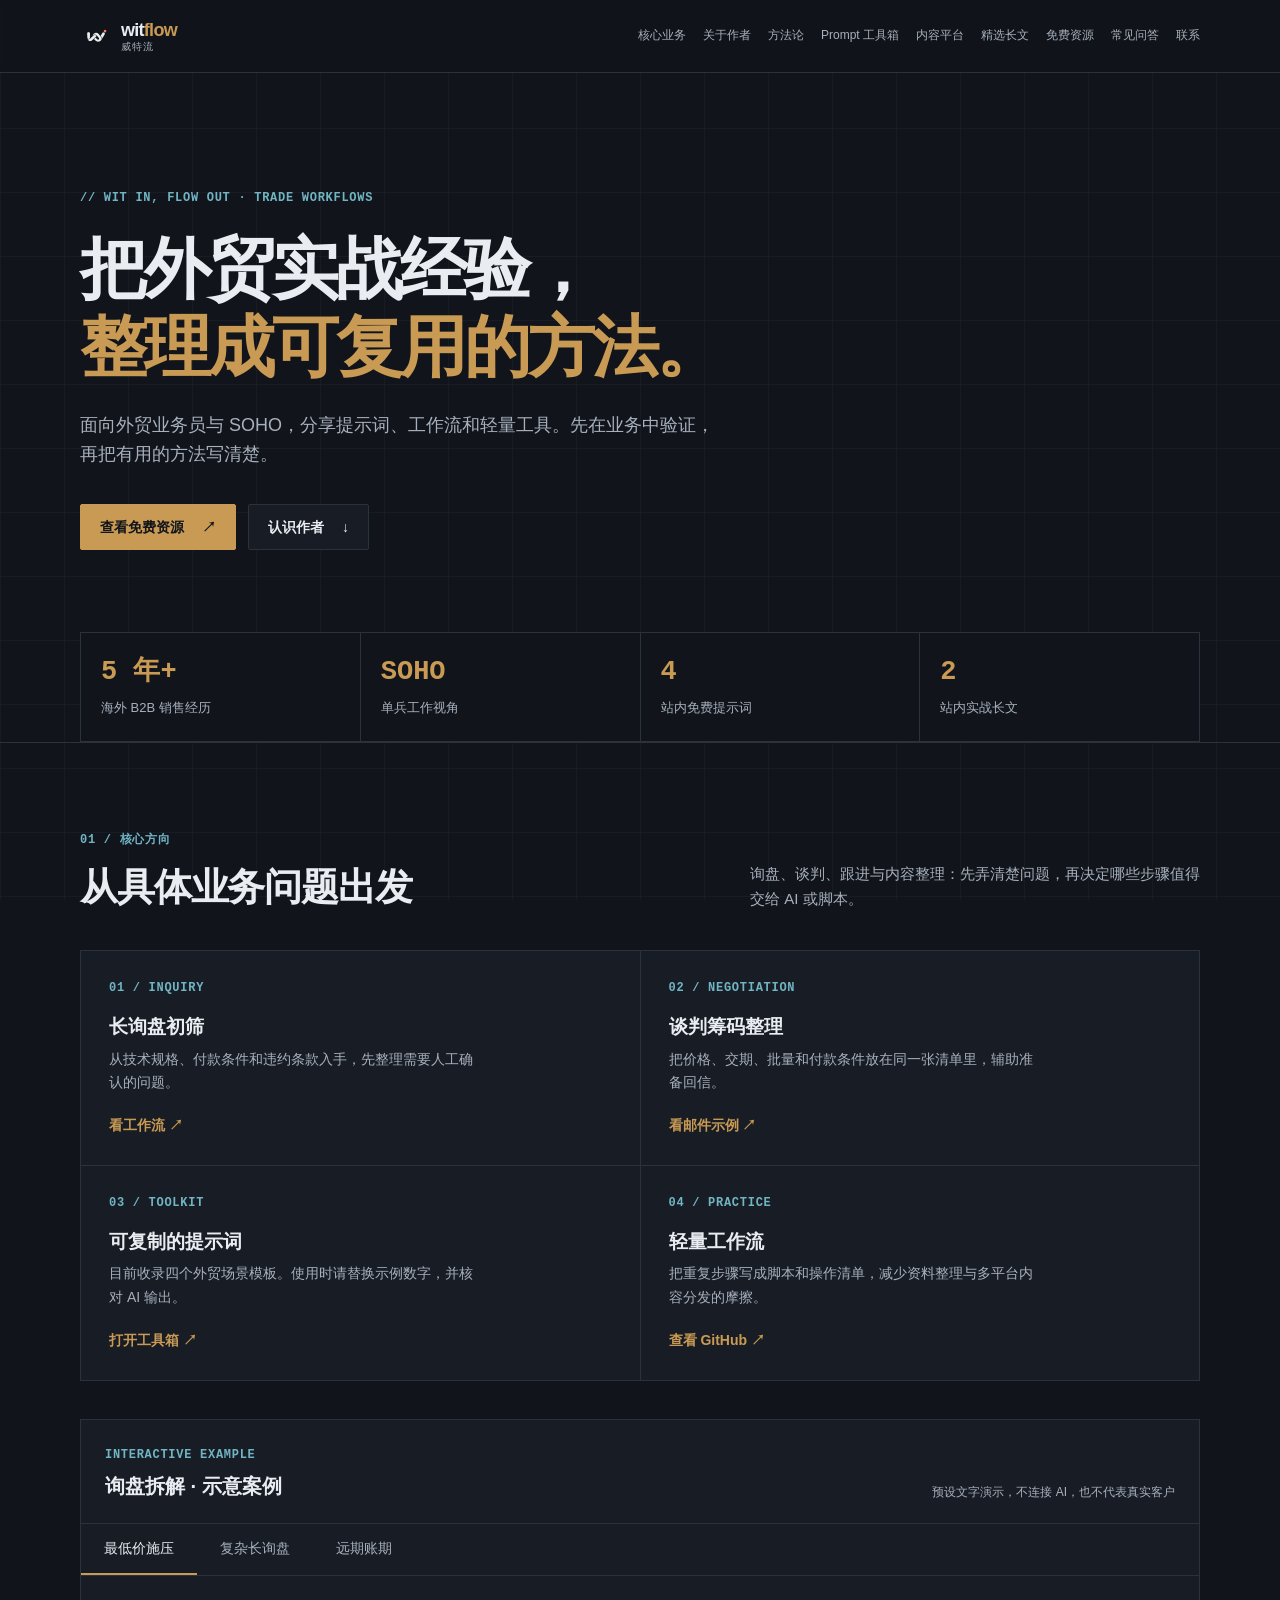
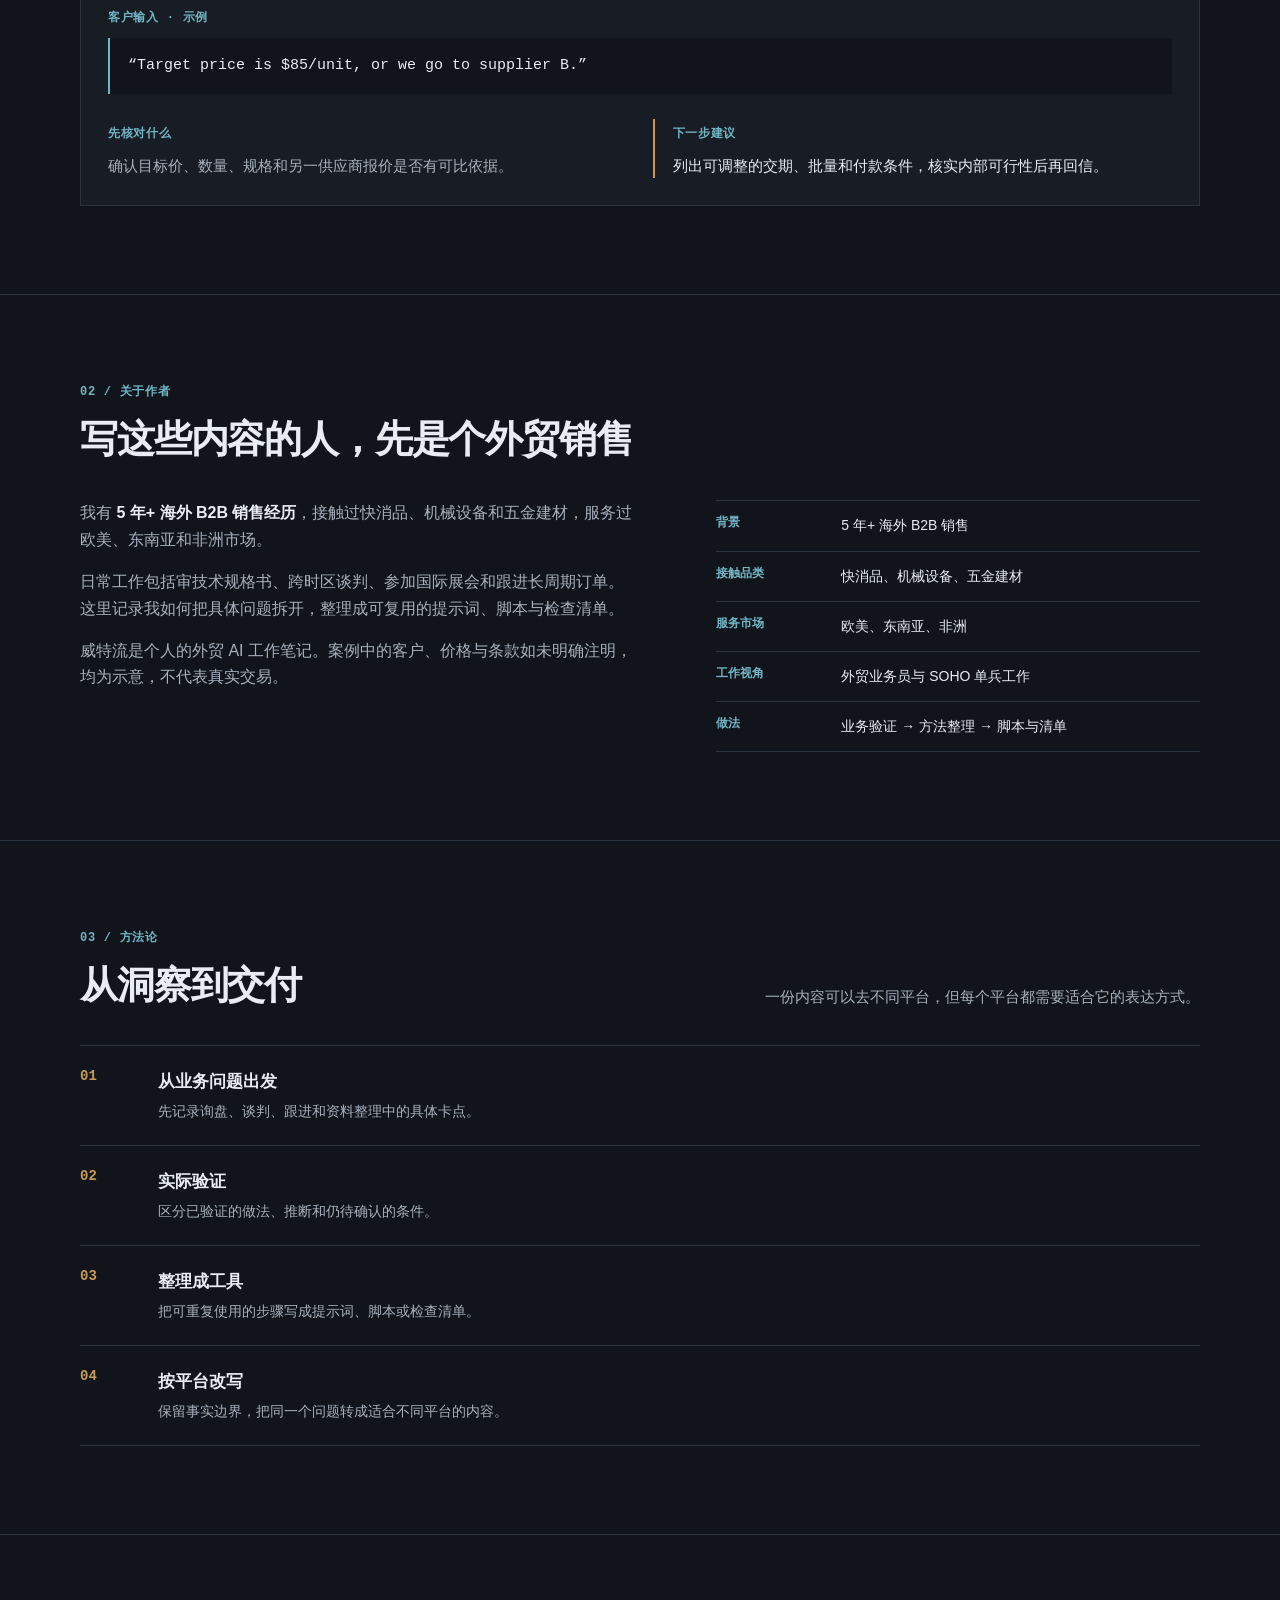
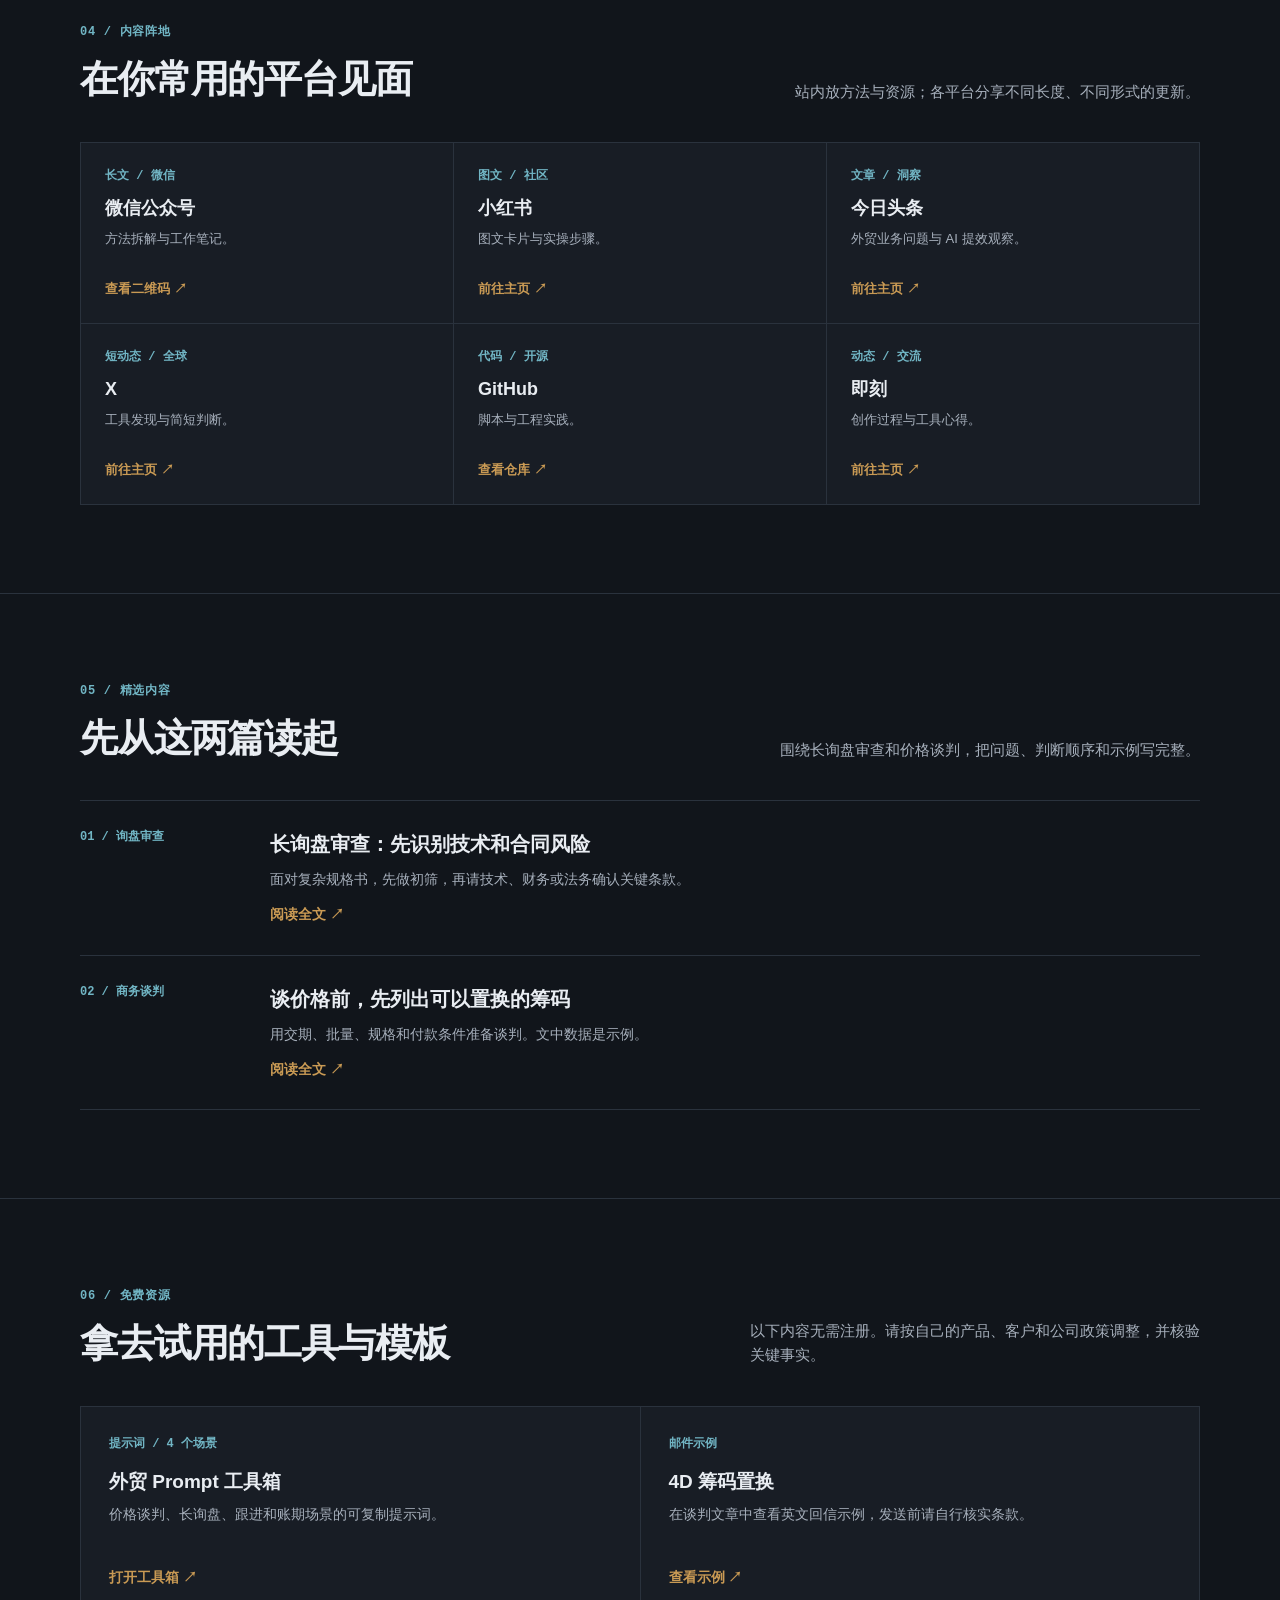
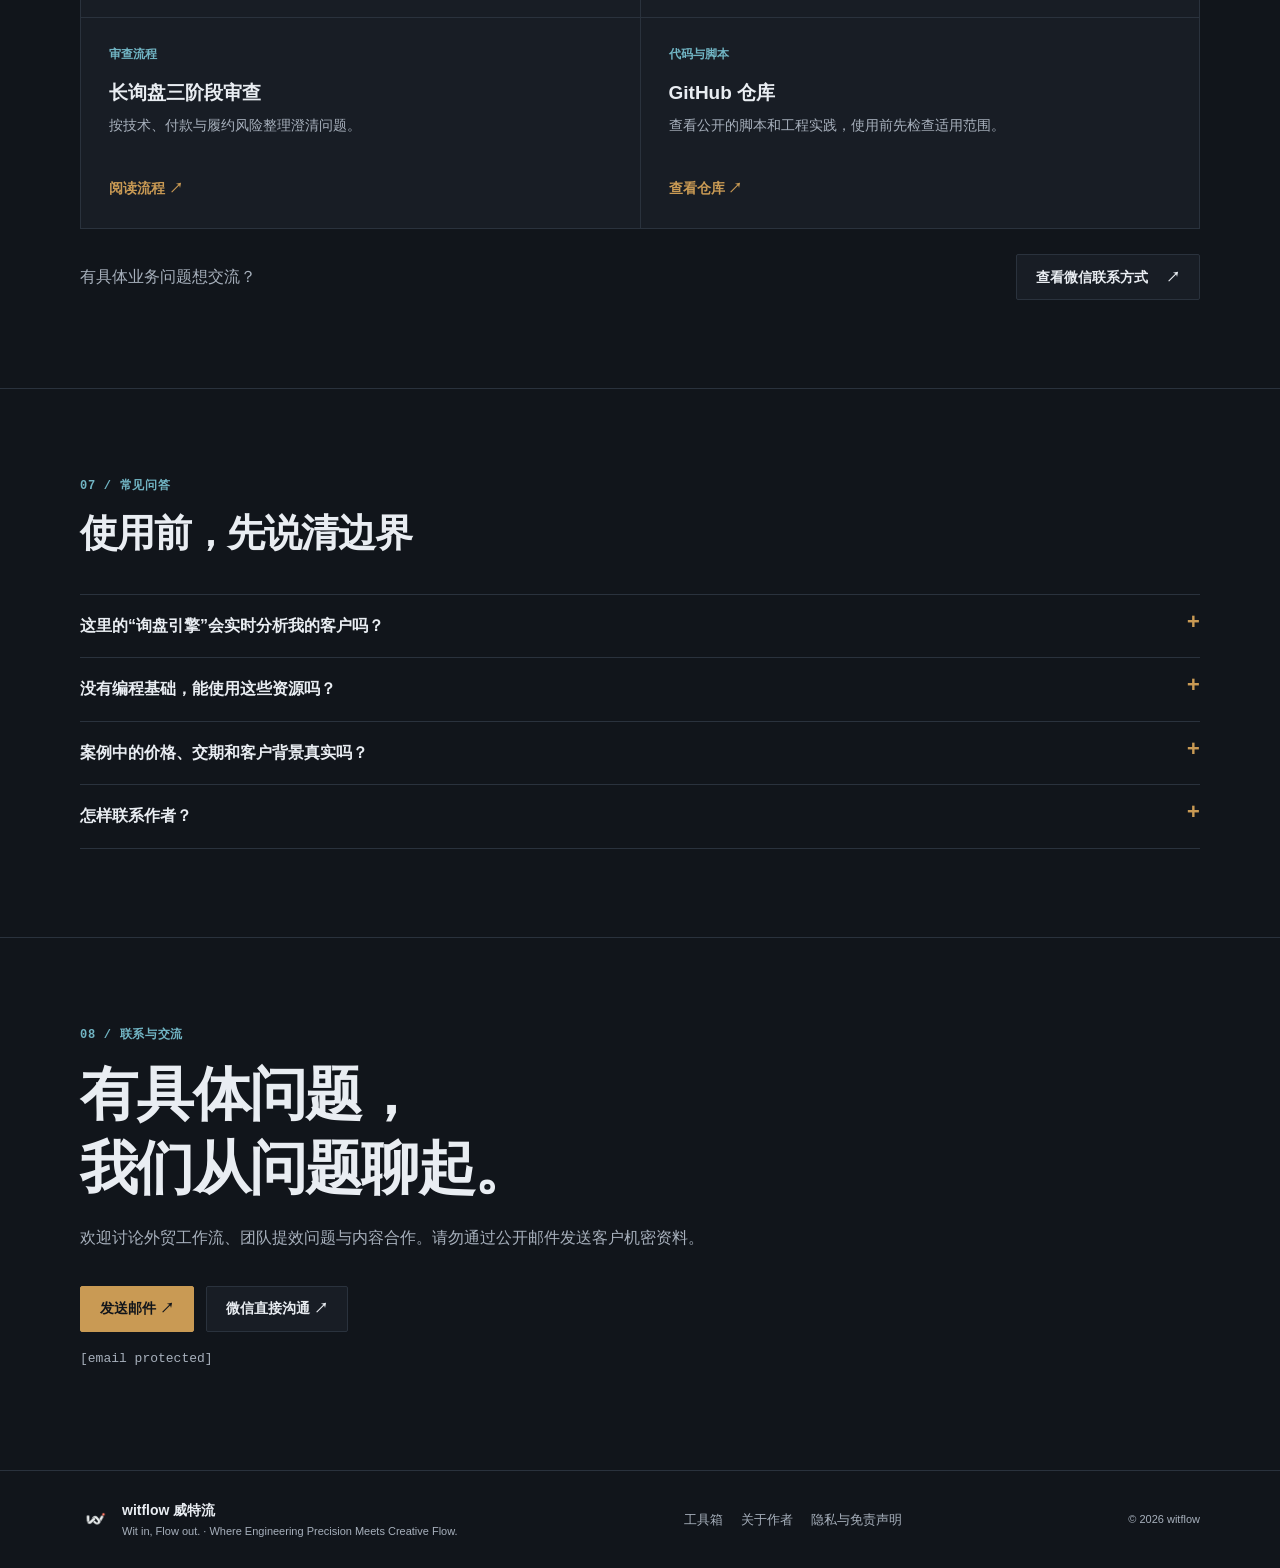
==== commit 225fb14d: "Recover publicly served website as the maintenance baseline" ====
--- a/index.html
+++ b/index.html
@@ -1,1135 +1,141 @@
 <!DOCTYPE html>
-<html lang="zh-CN" data-theme="light">
+<html lang="zh-CN">
 <head>
   <meta charset="UTF-8">
-  <meta name="viewport" content="width=device-width, initial-scale=1.0">
-  <title>witflow 威特流 · 效率工作流与全网自媒体矩阵</title>
-  <meta name="description" content="witflow 威特流 - Wit in, Flow out. 用工程化思维探索效率工具链、自动化工作流与全网自媒体矩阵。">
-  
-  <!-- Open Graph / Meta for Social Shares (WeChat, Twitter, Telegram) -->
+  <meta name="viewport" content="width=device-width, initial-scale=1, viewport-fit=cover">
+  <title>威特流 Witflow｜外贸 AI 工作流、提示词与实战笔记</title>
+  <meta name="description" content="威特流记录海外 B2B 销售中的真实问题，分享外贸 AI 提示词、工作流与轻量工具。先在业务中验证，再整理成可复用的方法。">
+  <link rel="canonical" href="https://witflow.trade/">
   <meta property="og:type" content="website">
-  <meta property="og:url" content="https://witflow.com/">
-  <meta property="og:title" content="witflow 威特流 · 探索数字内容与效率工作流">
-  <meta property="og:description" content="Wit in, Flow out. · 智慧进入，结果流出。专注数字工作流自动化、工具链工程与全网多平台自媒体矩阵。">
-  <meta property="og:image" content="assets/logo.png">
-
-  <!-- Twitter / X Card -->
-  <meta name="twitter:card" content="summary_large_image">
-  <meta name="twitter:site" content="@witflow">
-  <meta name="twitter:title" content="witflow 威特流 · Wit in, Flow out.">
-  <meta name="twitter:description" content="用工程化思维打造高效流畅的数字系统与内容生态。智慧进入，结果流出。">
-  <meta name="twitter:image" content="assets/logo.png">
-
-  <!-- Theme Color for Mobile Browsers -->
-  <meta name="theme-color" content="#1E3A2F" media="(prefers-color-scheme: light)">
-  <meta name="theme-color" content="#0B0D0C" media="(prefers-color-scheme: dark)">
-
-  <!-- Favicon & Apple Touch Icons -->
-  <link rel="icon" type="image/png" href="assets/logo.png">
+  <meta property="og:url" content="https://witflow.trade/">
+  <meta property="og:title" content="威特流 Witflow｜把外贸实战经验，整理成可复用的方法">
+  <meta property="og:description" content="海外 B2B 销售视角下的外贸 AI 工作流、提示词与实战笔记。">
+  <meta property="og:image" content="https://witflow.trade/assets/logo.png">
+  <meta name="twitter:card" content="summary">
+  <meta name="twitter:title" content="威特流 Witflow｜外贸 AI 工作流与实战笔记">
+  <meta name="twitter:description" content="先在业务中验证，再整理成可复用的方法。">
+  <meta name="twitter:image" content="https://witflow.trade/assets/logo.png">
+  <link rel="icon" type="image/png" sizes="32x32" href="assets/favicon-32.png">
+  <link rel="icon" type="image/png" sizes="16x16" href="assets/favicon-16.png">
   <link rel="apple-touch-icon" href="assets/logo.png">
-
-  <!-- PWA Web App Manifest -->
-  <link rel="manifest" href="manifest.json">
-
-  <!-- Schema.org JSON-LD Structured Data for Search Engines -->
+  <link rel="stylesheet" href="homepage.css?v=1">
   <script type="application/ld+json">
-  {
-    "@context": "https://schema.org",
-    "@type": "WebSite",
-    "name": "witflow 威特流",
-    "alternateName": "witflow",
-    "url": "https://wkn001.github.io/website/",
-    "description": "Wit in, Flow out. 用工程化思维探索效率工具链、自动化工作流与全网自媒体矩阵。",
-    "inLanguage": "zh-CN",
-    "publisher": {
-      "@type": "Organization",
-      "name": "witflow 威特流",
-      "logo": {
-        "@type": "ImageObject",
-        "url": "https://wkn001.github.io/website/assets/logo.png"
-      }
-    }
-  }
+  {"@context":"https://schema.org","@type":"WebSite","name":"witflow 威特流","url":"https://witflow.trade/","description":"海外 B2B 销售视角下的外贸 AI 工作流与实战笔记"}
   </script>
-
-  <!-- Fonts -->
-  <link rel="preconnect" href="https://fonts.googleapis.com">
-  <link rel="preconnect" href="https://fonts.gstatic.com" crossorigin>
-  <link href="https://fonts.googleapis.com/css2?family=Plus+Jakarta+Sans:wght@400;500;600;700;800&family=Noto+Serif+SC:wght@600;700;900&display=swap" rel="stylesheet">
-  <link rel="stylesheet" href="styles.css">
+  <script src="homepage.js?v=1" defer></script>
 </head>
 <body>
-
-  <!-- Top Reading Progress Indicator (Magic UI inspired) -->
-  <div id="reading-progress-bar" class="reading-progress-bar"></div>
-
-  <!-- Floating Navigation Bar -->
-  <header id="navbar-wrapper" class="navbar-wrapper">
-    <nav class="navbar glass">
-      <a href="#hero" class="brand-logo">
-        <img src="assets/logo.png" alt="witflow 威特流 Logo" class="brand-logo-img">
-        <div class="brand-title-group">
-          <span class="logo-text-en">witflow</span>
-          <span class="logo-text-zh">威特流</span>
-        </div>
-        <span class="status-dot" title="活跃运行中"></span>
+  <a class="skip-link" href="#main">跳到正文</a>
+  <header class="site-header">
+    <div class="wrap header-inner">
+      <a class="brand" href="#top" aria-label="威特流，返回顶部">
+        <img src="assets/logo.png" alt="" width="32" height="32">
+        <span>wit<span class="accent">flow</span><small>威特流</small></span>
       </a>
-
-      <div class="nav-links">
-        <a href="#bento" class="nav-link">核心主张</a>
-        <a href="#pipeline" class="nav-link">工作流程</a>
-        <a href="#stack" class="nav-link">技术军火库</a>
-        <a href="#matrix" class="nav-link">社媒矩阵</a>
-        <a href="#showcase" class="nav-link">精选内容</a>
-        <a href="about.html" class="nav-link">关于主理人</a>
-        <a href="#faq" class="nav-link">常见问题</a>
-      </div>
-
-      <div class="nav-actions">
-        <!-- Command Palette Trigger (Raycast style Ctrl+K) -->
-        <button id="cmd-palette-btn" class="cmd-palette-trigger" title="全站快捷指令 (Ctrl+K)">
-          <svg width="14" height="14" viewBox="0 0 24 24" fill="none" stroke="currentColor" stroke-width="2.5" stroke-linecap="round" stroke-linejoin="round"><circle cx="11" cy="11" r="8"/><path d="m21 21-4.3-4.3"/></svg>
-          <span class="cmd-shortcut-text">搜索</span>
-          <kbd class="cmd-kbd-badge">⌘K</kbd>
-        </button>
-
-        <!-- Web Audio Micro-sound Toggle (Linear/Raycast style) -->
-        <button id="sound-toggle" class="icon-btn" aria-label="微音效开关" title="切换交互微音效">
-          <svg class="sound-on-icon" width="19" height="19" viewBox="0 0 24 24" fill="none" stroke="currentColor" stroke-width="2" stroke-linecap="round" stroke-linejoin="round"><polygon points="11 5 6 9 2 9 2 15 6 15 11 19 11 5"/><path d="M15.54 8.46a5 5 0 0 1 0 7.07"/><path d="M19.07 4.93a10 10 0 0 1 0 14.14"/></svg>
-          <svg class="sound-off-icon hidden" width="19" height="19" viewBox="0 0 24 24" fill="none" stroke="currentColor" stroke-width="2" stroke-linecap="round" stroke-linejoin="round"><polygon points="11 5 6 9 2 9 2 15 6 15 11 19 11 5"/><line x1="23" y1="9" x2="17" y2="15"/><line x1="17" y1="9" x2="23" y2="15"/></svg>
-        </button>
-
-        <!-- Theme Toggle -->
-        <button id="theme-toggle" class="icon-btn" aria-label="切换主题" title="切换深色/浅色模式">
-          <svg class="sun-icon" width="20" height="20" viewBox="0 0 24 24" fill="none" stroke="currentColor" stroke-width="2" stroke-linecap="round" stroke-linejoin="round">
-            <circle cx="12" cy="12" r="4"></circle>
-            <path d="M12 2v2"></path><path d="M12 20v2"></path>
-            <path d="m4.93 4.93 1.41 1.41"></path><path d="m17.66 17.66 1.41 1.41"></path>
-            <path d="M2 12h2"></path><path d="M20 12h2"></path>
-            <path d="m6.34 17.66-1.41 1.41"></path><path d="m19.07 4.93-1.41 1.41"></path>
-          </svg>
-          <svg class="moon-icon" width="20" height="20" viewBox="0 0 24 24" fill="none" stroke="currentColor" stroke-width="2" stroke-linecap="round" stroke-linejoin="round">
-            <path d="M12 3a6 6 0 0 0 9 9 9 0 1 1-9-9Z"></path>
-          </svg>
-        </button>
-
-        <!-- Mobile Menu Toggle Button (Visible on mobile) -->
-        <button id="mobile-menu-btn" class="icon-btn mobile-toggle" aria-label="打开移动端导航" title="打开导航菜单">
-          <svg class="menu-open-icon" width="22" height="22" viewBox="0 0 24 24" fill="none" stroke="currentColor" stroke-width="2" stroke-linecap="round" stroke-linejoin="round">
-            <line x1="4" x2="20" y1="12" y2="12"></line>
-            <line x1="4" x2="20" y1="6" y2="6"></line>
-            <line x1="4" x2="20" y1="18" y2="18"></line>
-          </svg>
-          <svg class="menu-close-icon hidden" width="22" height="22" viewBox="0 0 24 24" fill="none" stroke="currentColor" stroke-width="2" stroke-linecap="round" stroke-linejoin="round">
-            <path d="M18 6 6 18"></path>
-            <path d="m6 6 12 12"></path>
-          </svg>
-        </button>
-
-        <a href="#contact" class="cta-btn sm desktop-cta">
-          <span>开始连接</span>
-          <svg width="14" height="14" viewBox="0 0 24 24" fill="none" stroke="currentColor" stroke-width="2.5" stroke-linecap="round" stroke-linejoin="round"><path d="M5 12h14"></path><path d="m12 5 7 7-7 7"></path></svg>
-        </a>
-      </div>
+      <nav class="desktop-nav" aria-label="主导航">
+        <a href="#core">核心业务</a><a href="#about">关于作者</a><a href="#method">方法论</a>
+        <a href="tools.html">Prompt 工具箱</a><a href="#matrix">内容平台</a>
+        <a href="#showcase">精选长文</a><a href="#resources">免费资源</a><a href="#faq">常见问答</a><a href="#contact">联系</a>
+      </nav>
+      <button class="menu-toggle" id="menu-toggle" type="button" aria-label="打开导航菜单" aria-controls="mobile-nav" aria-expanded="false"><span></span><span></span><span></span></button>
+    </div>
+    <nav class="mobile-nav" id="mobile-nav" aria-label="移动端导航" hidden>
+      <a href="#core">核心业务</a><a href="#about">关于作者</a><a href="#method">方法论</a>
+      <a href="tools.html">Prompt 工具箱</a><a href="#matrix">内容平台</a><a href="#showcase">精选长文</a>
+      <a href="#resources">免费资源</a><a href="#faq">常见问答</a><a href="#contact">联系</a>
     </nav>
-
-    <!-- Mobile Navigation Drawer -->
-    <div id="mobile-drawer" class="mobile-drawer glass hidden">
-      <div class="drawer-links">
-        <a href="#hero" class="drawer-link">首页</a>
-        <a href="#bento" class="drawer-link">核心主张</a>
-        <a href="#pipeline" class="drawer-link">工作流程</a>
-        <a href="#stack" class="drawer-link">技术军火库</a>
-        <a href="#matrix" class="drawer-link">社媒矩阵</a>
-        <a href="#showcase" class="drawer-link">精选内容</a>
-        <a href="about.html" class="drawer-link">关于主理人</a>
-        <a href="#faq" class="drawer-link">常见问题</a>
-        <a href="#contact" class="drawer-link drawer-cta">商务与交流</a>
-      </div>
-    </div>
   </header>
 
-  <main>
-    <!-- Hero Section (Awwwards / Land-book Inspired) -->
-    <section id="hero" class="hero-section">
-      <!-- Ambient Background Dot Grid & Radial Glow -->
-      <div class="hero-grid-bg" aria-hidden="true"></div>
-      <canvas id="hero-ambient-canvas" class="hero-ambient-canvas" aria-hidden="true"></canvas>
-      <div class="hero-glow-orb glow-top" aria-hidden="true"></div>
-      <div class="hero-glow-orb glow-bottom" aria-hidden="true"></div>
-
-      <div class="container hero-container">
-        <!-- Hero Logo Emblem & Slogan -->
-        <div class="hero-brand-emblem">
-          <div class="hero-logo-frame">
-            <img src="assets/logo.png" alt="witflow 威特流 Logo" class="hero-logo-img">
-          </div>
-          <div class="slogan-tag">
-            <span class="slogan-en shimmer-text">Wit in, Flow out.</span>
-            <span class="slogan-divider">·</span>
-            <span class="slogan-zh">智慧进入，结果流出</span>
-          </div>
-        </div>
-
-        <!-- Pill Badge -->
-        <div class="pill-badge">
-          <span class="pulse-beacon"></span>
-          <span class="pill-text shimmer-text">Wit in, Flow out. · 探索数字内容与效率工作流</span>
-        </div>
-
-        <!-- Main Typography -->
-        <h1 class="hero-title">
-          <span class="title-en">witflow</span>
-          <span class="title-zh">威特流</span>
-        </h1>
-
-        <p class="hero-subtitle">
-          用<strong>工程化思维</strong>打造高效流畅的数字系统与内容生态。<br>
-          聚焦<strong>效率工具链、工作流自动化与全网自媒体矩阵</strong>，让智慧输入，让结果自然流出。
-        </p>
-
-        <!-- CTA Action Buttons -->
-        <div class="hero-cta-group">
-          <a href="#matrix" class="btn primary-btn border-glow">
-            <span>探索社媒矩阵</span>
-            <svg width="18" height="18" viewBox="0 0 24 24" fill="none" stroke="currentColor" stroke-width="2" stroke-linecap="round" stroke-linejoin="round"><path d="m6 9 6 6 6-6"/></svg>
-          </a>
-          <a href="#bento" class="btn ghost-btn">
-            <span>浏览核心主张</span>
-            <svg width="18" height="18" viewBox="0 0 24 24" fill="none" stroke="currentColor" stroke-width="2" stroke-linecap="round" stroke-linejoin="round"><path d="M5 12h14"></path><path d="m12 5 7 7-7 7"></path></svg>
-          </a>
-        </div>
-
-        <!-- Architecture Highlights Ribbon (Engineering Principles) -->
-        <div class="stats-ribbon glass" id="stats-ribbon">
-          <div class="stat-item">
-            <span class="stat-badge-text">Single Source</span>
-            <span class="stat-label">本地纯文本单一母稿</span>
-          </div>
-          <div class="stat-divider"></div>
-          <div class="stat-item">
-            <span class="stat-badge-text">Local-First</span>
-            <span class="stat-label">无平台锁定的独立资产</span>
-          </div>
-          <div class="stat-divider"></div>
-          <div class="stat-item">
-            <span class="stat-badge-text">CLI & Scripts</span>
-            <span class="stat-label">工程化流水线分发</span>
-          </div>
-          <div class="stat-divider"></div>
-          <div class="stat-item">
-            <span class="stat-badge-text">Open Source</span>
-            <span class="stat-label">一手实操与代码复现</span>
-          </div>
+  <main id="main">
+    <section class="hero" id="top" aria-labelledby="hero-title">
+      <div class="wrap">
+        <p class="eyebrow">// WIT IN, FLOW OUT · TRADE WORKFLOWS</p>
+        <h1 id="hero-title">把外贸实战经验，<br><em>整理成可复用的方法。</em></h1>
+        <p class="hero-lede">面向外贸业务员与 SOHO，分享提示词、工作流和轻量工具。先在业务中验证，再把有用的方法写清楚。</p>
+        <div class="hero-actions"><a class="button button-primary" href="#resources">查看免费资源 <span aria-hidden="true">↗</span></a><a class="button button-outline" href="#about">认识作者 <span aria-hidden="true">↓</span></a></div>
+        <div class="stats" aria-label="网站概览">
+          <div><strong>5 年+</strong><span>海外 B2B 销售经历</span></div>
+          <div><strong>SOHO</strong><span>单兵工作视角</span></div>
+          <div><strong>4</strong><span>站内免费提示词</span></div>
+          <div><strong>2</strong><span>站内实战长文</span></div>
         </div>
       </div>
-
-      <!-- Subtle Background Grid/Orb (Aceternity UI Inspired) -->
-      <div class="hero-grid-bg"></div>
-      <div class="ambient-glow"></div>
     </section>
 
-    <!-- Bento Grid Section (Aceternity UI / Magic UI Inspired) -->
-    <section id="bento" class="section bento-section">
-      <div class="container">
-        <div class="section-header">
-          <span class="section-tag">Core Tenets</span>
-          <h2 class="section-title">核心业务与内容定位</h2>
-          <p class="section-desc">不贩卖空泛口号，以真实工程实践、效率工具链与全网内容矩阵为基石。</p>
+    <section class="section" id="core" aria-labelledby="core-title">
+      <div class="wrap">
+        <p class="eyebrow">01 / 核心方向</p>
+        <div class="section-intro"><h2 id="core-title">从具体业务问题出发</h2><p>询盘、谈判、跟进与内容整理：先弄清楚问题，再决定哪些步骤值得交给 AI 或脚本。</p></div>
+        <div class="feature-grid">
+          <article><span class="feature-number">01 / INQUIRY</span><h3>长询盘初筛</h3><p>从技术规格、付款条件和违约条款入手，先整理需要人工确认的问题。</p><a href="articles/01-long-inquiry-audit.html">看工作流 <span aria-hidden="true">↗</span></a></article>
+          <article><span class="feature-number">02 / NEGOTIATION</span><h3>谈判筹码整理</h3><p>把价格、交期、批量和付款条件放在同一张清单里，辅助准备回信。</p><a href="articles/02-negotiation-chips.html">看邮件示例 <span aria-hidden="true">↗</span></a></article>
+          <article><span class="feature-number">03 / TOOLKIT</span><h3>可复制的提示词</h3><p>目前收录四个外贸场景模板。使用时请替换示例数字，并核对 AI 输出。</p><a href="tools.html">打开工具箱 <span aria-hidden="true">↗</span></a></article>
+          <article><span class="feature-number">04 / PRACTICE</span><h3>轻量工作流</h3><p>把重复步骤写成脚本和操作清单，减少资料整理与多平台内容分发的摩擦。</p><a href="https://github.com/witflow2026" target="_blank" rel="noopener noreferrer">查看 GitHub <span aria-hidden="true">↗</span></a></article>
         </div>
-
-        <div class="bento-grid">
-          <!-- Bento 1: Large Card (Workflow Automation & Digital Engineering) -->
-          <div class="bento-card bento-card-large spotlight-card">
-            <div class="bento-badge">核心主张</div>
-            <div class="bento-content">
-              <div class="card-icon-box">
-                <svg width="24" height="24" viewBox="0 0 24 24" fill="none" stroke="currentColor" stroke-width="2" stroke-linecap="round" stroke-linejoin="round"><path d="M12 2v20"/><path d="m17 5-5-3-5 3"/><path d="m17 19-5 3-5-3"/><path d="M2 12h20"/><path d="m5 7-3 5 3 5"/><path d="m19 7 3 5-3 5"/></svg>
-              </div>
-              <h3 class="bento-title">工作流自动化与效率工程</h3>
-              <p class="bento-text">
-                深信“系统大于意志力”。致力于构建高度自动化、可复用的数字工作流与信息流，将复杂、割裂的多步骤流程整合成顺畅的生产力管道，让创造力自然流动。
-              </p>
-              <div class="pill-group">
-                <span class="tag-pill">自动化流水线</span>
-                <span class="tag-pill">工作流工程</span>
-                <span class="tag-pill">开发与脚本</span>
-                <span class="tag-pill">效率工具集</span>
-              </div>
-            </div>
-            <div class="bento-visual visual-engineering">
-              <div class="grid-overlay"></div>
-            </div>
+        <div class="demo" aria-labelledby="demo-title">
+          <div class="demo-heading"><div><span class="eyebrow">INTERACTIVE EXAMPLE</span><h3 id="demo-title">询盘拆解 · 示意案例</h3></div><span class="demo-note">预设文字演示，不连接 AI，也不代表真实客户</span></div>
+          <div class="demo-tabs" role="tablist" aria-label="选择询盘示意场景">
+            <button id="case-tab-0" class="demo-tab" type="button" role="tab" aria-selected="true" aria-controls="case-panel" tabindex="0" data-case="0">最低价施压</button>
+            <button id="case-tab-1" class="demo-tab" type="button" role="tab" aria-selected="false" aria-controls="case-panel" tabindex="-1" data-case="1">复杂长询盘</button>
+            <button id="case-tab-2" class="demo-tab" type="button" role="tab" aria-selected="false" aria-controls="case-panel" tabindex="-1" data-case="2">远期账期</button>
           </div>
-
-          <!-- Bento 2: Medium Card (Unified Media Presence) -->
-          <div class="bento-card spotlight-card">
-            <div class="bento-badge">矩阵连接</div>
-            <div class="card-icon-box">
-              <svg width="24" height="24" viewBox="0 0 24 24" fill="none" stroke="currentColor" stroke-width="2" stroke-linecap="round" stroke-linejoin="round"><circle cx="18" cy="5" r="3"/><circle cx="6" cy="12" r="3"/><circle cx="18" cy="19" r="3"/><line x1="8.59" x2="15.42" y1="13.51" y2="17.49"/><line x1="15.41" x2="8.59" y1="6.51" y2="10.49"/></svg>
-            </div>
-            <h3 class="bento-title">全网矩阵协同分发</h3>
-            <p class="bento-text">
-              打破单点平台局限，在 GitHub、Twitter/X、微信公众号、即刻和小红书建立差异化内容触角，兼顾即时探讨与长期数字资产沉淀。
-            </p>
-            <div class="code-chip">
-              <code>Multi-Channel · Unified Presence</code>
-            </div>
-          </div>
-
-          <!-- Bento 3: Medium Card (Strict Verification & Real Experience) -->
-          <div class="bento-card spotlight-card">
-            <div class="bento-badge">创作准则</div>
-            <div class="card-icon-box">
-              <svg width="24" height="24" viewBox="0 0 24 24" fill="none" stroke="currentColor" stroke-width="2" stroke-linecap="round" stroke-linejoin="round"><path d="M12 22s8-4 8-10V5l-8-3-8 3v7c0 6 8 10 8 10z"/><path d="m9 12 2 2 4-4"/></svg>
-            </div>
-            <h3 class="bento-title">事实与一手实践驱动</h3>
-            <p class="bento-text">
-              拒绝二手信息搬运与浮躁虚夸。所有分享与输出均基于亲身实践、代码验证与深度逻辑梳理，用扎实可靠的可复现经验构建长效可信度。
-            </p>
-            <ul class="check-list">
-              <li>坚持一手实操与代码复现</li>
-              <li>重逻辑、讲人话、拒绝信息垃圾</li>
-            </ul>
-          </div>
-
-          <!-- Bento 4: Wide Card (Multi-platform Matrix) -->
-          <div class="bento-card bento-card-wide spotlight-card">
-            <div class="bento-badge">长期主义</div>
-            <div class="bento-content-row">
-              <div>
-                <h3 class="bento-title">深耕系统 · 智慧进入，结果流出</h3>
-                <p class="bento-text">
-                  从日常碎片探索到结构化知识沉淀，以工程化思维迭代自媒体品牌，持续输出有密度、有启发的高品质内容。
-                </p>
-              </div>
-              <a href="#matrix" class="card-action-link">
-                <span>浏览平台矩阵</span>
-                <svg width="16" height="16" viewBox="0 0 24 24" fill="none" stroke="currentColor" stroke-width="2" stroke-linecap="round" stroke-linejoin="round"><path d="M5 12h14"></path><path d="m12 5 7 7-7 7"></path></svg>
-              </a>
-            </div>
+          <div class="demo-panel" id="case-panel" role="tabpanel" aria-labelledby="case-tab-0" tabindex="0">
+            <div><span class="field-label">客户输入 · 示例</span><p class="demo-quote" id="case-input">“Target price is $85/unit, or we go to supplier B.”</p></div>
+            <div><span class="field-label">先核对什么</span><p id="case-check">确认目标价、数量、规格和另一供应商报价是否有可比依据。</p></div>
+            <div class="demo-decision"><span class="field-label">下一步建议</span><p id="case-action">列出可调整的交期、批量和付款条件，核实内部可行性后再回信。</p></div>
           </div>
         </div>
       </div>
     </section>
 
-    <!-- Pipeline / Process Section (Mobbin / SaaSFrame Inspired) -->
-    <section id="pipeline" class="section pipeline-section">
-      <div class="container">
-        <div class="section-header">
-          <span class="section-tag">Methodology</span>
-          <h2 class="section-title">「从洞察到交付」创作工作流</h2>
-          <p class="section-desc">遵循 Wit in, Flow out 逻辑，将灵感敏锐捕捉并转化为确定性产出</p>
-        </div>
+    <section class="section" id="about" aria-labelledby="about-title"><div class="wrap">
+      <p class="eyebrow">02 / 关于作者</p><h2 id="about-title">写这些内容的人，先是个外贸销售</h2>
+      <div class="about-grid"><div class="about-copy"><p>我有 <strong>5 年+ 海外 B2B 销售经历</strong>，接触过快消品、机械设备和五金建材，服务过欧美、东南亚和非洲市场。</p><p>日常工作包括审技术规格书、跨时区谈判、参加国际展会和跟进长周期订单。这里记录我如何把具体问题拆开，整理成可复用的提示词、脚本与检查清单。</p><p>威特流是个人的外贸 AI 工作笔记。案例中的客户、价格与条款如未明确注明，均为示意，不代表真实交易。</p></div>
+      <dl class="fact-list"><div><dt>背景</dt><dd>5 年+ 海外 B2B 销售</dd></div><div><dt>接触品类</dt><dd>快消品、机械设备、五金建材</dd></div><div><dt>服务市场</dt><dd>欧美、东南亚、非洲</dd></div><div><dt>工作视角</dt><dd>外贸业务员与 SOHO 单兵工作</dd></div><div><dt>做法</dt><dd>业务验证 → 方法整理 → 脚本与清单</dd></div></dl></div>
+    </div></section>
 
-        <div class="pipeline-flow">
-          <!-- Step 1 -->
-          <div class="flow-step">
-            <div class="step-marker">01</div>
-            <div class="step-card glass">
-              <h4 class="step-title">洞察挖掘与问题定义</h4>
-              <p class="step-desc">敏锐捕捉效率瓶颈、数字工具痛点与行业趋势，拒绝自嗨式自言自语，直击真实需求。</p>
-            </div>
-          </div>
+    <section class="section" id="method" aria-labelledby="method-title"><div class="wrap">
+      <p class="eyebrow">03 / 方法论</p><div class="section-intro"><h2 id="method-title">从洞察到交付</h2><p>一份内容可以去不同平台，但每个平台都需要适合它的表达方式。</p></div>
+      <ol class="method-list"><li><span>01</span><div><h3>从业务问题出发</h3><p>先记录询盘、谈判、跟进和资料整理中的具体卡点。</p></div></li><li><span>02</span><div><h3>实际验证</h3><p>区分已验证的做法、推断和仍待确认的条件。</p></div></li><li><span>03</span><div><h3>整理成工具</h3><p>把可重复使用的步骤写成提示词、脚本或检查清单。</p></div></li><li><span>04</span><div><h3>按平台改写</h3><p>保留事实边界，把同一个问题转成适合不同平台的内容。</p></div></li></ol>
+    </div></section>
 
-          <!-- Step 2 -->
-          <div class="flow-step">
-            <div class="step-marker">02</div>
-            <div class="step-card glass">
-              <h4 class="step-title">动手实践与逻辑复现</h4>
-              <p class="step-desc">亲身跑通代码、工具与配置方案，拒绝纸上谈兵，确保每一条结论都有可复现的操作依据。</p>
-            </div>
-          </div>
+    <section class="section" id="matrix" aria-labelledby="matrix-title"><div class="wrap">
+      <p class="eyebrow">04 / 内容阵地</p><div class="section-intro"><h2 id="matrix-title">在你常用的平台见面</h2><p>站内放方法与资源；各平台分享不同长度、不同形式的更新。</p></div>
+      <div class="platform-grid">
+        <div class="platform-card"><span>长文 / 微信</span><h3>微信公众号</h3><p>方法拆解与工作笔记。</p><button class="text-action qr-trigger" type="button">查看二维码 <span aria-hidden="true">↗</span></button></div>
+        <a class="platform-card" href="https://www.xiaohongshu.com/user/profile/63c7acd70000000026010fc0" target="_blank" rel="noopener noreferrer"><span>图文 / 社区</span><h3>小红书</h3><p>图文卡片与实操步骤。</p><b>前往主页 ↗</b></a>
+        <a class="platform-card" href="https://www.toutiao.com/c/user/token/CiyQLXFSPxvnW2S6nI90jooI-JXR-fX4o1oVY1OlZ1WLgP4PCgXgTorA4TUB5BpJCjwAAAAAAAAAAAAAUObbMn04lYPIkXTFLZGPlVncFvExhrnkIFIk7dBWNzImAlkGyNlDbQw3P1ZI33EZMBEQxKWcDhjDxYPqBCIBA-oT3dc=/" target="_blank" rel="noopener noreferrer"><span>文章 / 洞察</span><h3>今日头条</h3><p>外贸业务问题与 AI 提效观察。</p><b>前往主页 ↗</b></a>
+        <a class="platform-card" href="https://x.com/1ngN4" target="_blank" rel="noopener noreferrer"><span>短动态 / 全球</span><h3>X</h3><p>工具发现与简短判断。</p><b>前往主页 ↗</b></a>
+        <a class="platform-card" href="https://github.com/witflow2026" target="_blank" rel="noopener noreferrer"><span>代码 / 开源</span><h3>GitHub</h3><p>脚本与工程实践。</p><b>查看仓库 ↗</b></a>
+        <a class="platform-card" href="https://web.okjike.com/u/8E9A13FF-F097-4EDF-B161-416586598E4A" target="_blank" rel="noopener noreferrer"><span>动态 / 交流</span><h3>即刻</h3><p>创作过程与工具心得。</p><b>前往主页 ↗</b></a>
+      </div>
+    </div></section>
 
-          <!-- Step 3 -->
-          <div class="flow-step">
-            <div class="step-marker">03</div>
-            <div class="step-card glass">
-              <h4 class="step-title">流程提炼与工具固化</h4>
-              <p class="step-desc">将零散经验提炼为脚本、模板与标准工作流，沉淀为随时可调用、可复用的数字生产力资产。</p>
-            </div>
-          </div>
+    <section class="section" id="showcase" aria-labelledby="showcase-title"><div class="wrap">
+      <p class="eyebrow">05 / 精选内容</p><div class="section-intro"><h2 id="showcase-title">先从这两篇读起</h2><p>围绕长询盘审查和价格谈判，把问题、判断顺序和示例写完整。</p></div>
+      <div class="article-list"><article><span>01 / 询盘审查</span><div><h3>长询盘审查：先识别技术和合同风险</h3><p>面对复杂规格书，先做初筛，再请技术、财务或法务确认关键条款。</p><a href="articles/01-long-inquiry-audit.html">阅读全文 ↗</a></div></article><article><span>02 / 商务谈判</span><div><h3>谈价格前，先列出可以置换的筹码</h3><p>用交期、批量、规格和付款条件准备谈判。文中数据是示例。</p><a href="articles/02-negotiation-chips.html">阅读全文 ↗</a></div></article></div>
+    </div></section>
 
-          <!-- Step 4 -->
-          <div class="flow-step">
-            <div class="step-marker">04</div>
-            <div class="step-card glass">
-              <h4 class="step-title">多端适配与矩阵分发</h4>
-              <p class="step-desc">同一核心思考，按不同平台调性量身定制：X 的短评思辨、公众号的长文复盘、即刻的灵感探讨。</p>
-            </div>
-          </div>
-        </div>
+    <section class="section" id="resources" aria-labelledby="resources-title"><div class="wrap">
+      <p class="eyebrow">06 / 免费资源</p><div class="section-intro"><h2 id="resources-title">拿去试用的工具与模板</h2><p>以下内容无需注册。请按自己的产品、客户和公司政策调整，并核验关键事实。</p></div>
+      <div class="resource-grid"><a href="tools.html"><span>提示词 / 4 个场景</span><h3>外贸 Prompt 工具箱</h3><p>价格谈判、长询盘、跟进和账期场景的可复制提示词。</p><b>打开工具箱 ↗</b></a><a href="articles/02-negotiation-chips.html"><span>邮件示例</span><h3>4D 筹码置换</h3><p>在谈判文章中查看英文回信示例，发送前请自行核实条款。</p><b>查看示例 ↗</b></a><a href="articles/01-long-inquiry-audit.html"><span>审查流程</span><h3>长询盘三阶段审查</h3><p>按技术、付款与履约风险整理澄清问题。</p><b>阅读流程 ↗</b></a><a href="https://github.com/witflow2026" target="_blank" rel="noopener noreferrer"><span>代码与脚本</span><h3>GitHub 仓库</h3><p>查看公开的脚本和工程实践，使用前先检查适用范围。</p><b>查看仓库 ↗</b></a></div>
+      <div class="resource-cta"><p>有具体业务问题想交流？</p><button class="button button-outline qr-trigger" type="button">查看微信联系方式 <span aria-hidden="true">↗</span></button></div>
+    </div></section>
 
-        <!-- Interactive Terminal Simulator (CLI Pipeline Engine Demo) -->
-        <div class="terminal-container">
-          <div class="terminal-header-bar">
-            <div class="terminal-badge-group">
-              <span class="pulse-beacon sm"></span>
-              <span class="terminal-badge-title">实时流水线模拟执行器 · INTERACTIVE CLI</span>
-            </div>
-            <div class="terminal-quick-actions">
-              <button class="term-btn" data-cmd="build"><span>▶ 构建多端</span></button>
-              <button class="term-btn" data-cmd="optimize"><span>⚡ 格式优化</span></button>
-              <button class="term-btn" data-cmd="status"><span>📊 管线健康</span></button>
-              <button class="term-btn text-only" data-cmd="clear"><span>清屏</span></button>
-            </div>
-          </div>
+    <section class="section" id="faq" aria-labelledby="faq-title"><div class="wrap">
+      <p class="eyebrow">07 / 常见问答</p><h2 id="faq-title">使用前，先说清边界</h2>
+      <div class="faq-list"><details><summary>这里的“询盘引擎”会实时分析我的客户吗？</summary><p>不会。首页是三组预设示意案例，不接收或处理客户资料。处理真实询盘时，请先检查保密要求，并由业务、技术和财务人员复核结论。</p></details><details><summary>没有编程基础，能使用这些资源吗？</summary><p>提示词可以直接复制、替换示例信息后试用。脚本通常需要一定配置；请先阅读说明，不确定时不要直接处理客户或公司数据。</p></details><details><summary>案例中的价格、交期和客户背景真实吗？</summary><p>未特别注明的演示数据均为示意。它们用于解释判断顺序，不是报价、交付或付款承诺。</p></details><details><summary>怎样联系作者？</summary><p>可以使用下方邮箱，或打开微信二维码。请简要说明你的业务场景和希望讨论的问题。</p></details></div>
+    </div></section>
 
-          <div class="terminal-window glass border-glow">
-            <div class="terminal-window-bar">
-              <div class="term-dots">
-                <span class="dot red"></span>
-                <span class="dot yellow"></span>
-                <span class="dot green"></span>
-              </div>
-              <div class="term-window-title">witflow-engine@pipeline-v2: ~ (zsh)</div>
-              <div class="term-actions-hint">支持点击上方按钮或输入</div>
-            </div>
-            <div class="terminal-body" id="terminal-screen" tabindex="0">
-              <div class="term-log-line muted">witflow 内容流水线内核 [版本 2.4.1-release]</div>
-              <div class="term-log-line muted">单兵自媒体自动化架构就绪。点击上方快捷指令进行实时模拟。</div>
-              <div class="term-divider"></div>
-              <div class="term-output-area" id="terminal-output">
-                <!-- Executed outputs will append here -->
-              </div>
-              <div class="term-input-line">
-                <span class="term-prompt">witflow@macbook ~ %</span>
-                <span class="term-active-cmd" id="term-active-cmd"></span>
-                <span class="term-cursor">█</span>
-                <input type="text" id="term-hidden-input" class="term-hidden-input" autocomplete="off" spellcheck="false" aria-label="命令行输入">
-              </div>
-            </div>
-          </div>
-        </div>
-      </div>
-    </section>
-
-    <!-- Tech Stack & Gear Arsenal Section -->
-    <section id="stack" class="section stack-section">
-      <div class="container">
-        <div class="section-header">
-          <span class="section-tag">Arsenal & Stack</span>
-          <h2 class="section-title">威特流 · 极客数字军火库</h2>
-          <p class="section-desc">工欲善其事，必先利其器。拆解支撑威特流高效流转与自动化生产的底层硬核工具链</p>
-        </div>
-
-        <div class="stack-grid">
-          <!-- Stack Category 1 -->
-          <div class="stack-card glass spotlight-card">
-            <div class="stack-card-header">
-              <div class="stack-icon-frame">📝</div>
-              <div>
-                <h3 class="stack-card-title">知识源点 · Source of Truth</h3>
-                <p class="stack-card-subtitle">本地优先，文本唯一真理源</p>
-              </div>
-            </div>
-            <div class="stack-tags-list">
-              <div class="stack-item" title="核心笔记与网状双链系统">
-                <span class="stack-item-name">Obsidian</span>
-                <span class="stack-item-role">本地知识库</span>
-              </div>
-              <div class="stack-item" title="通用跨平台轻量文本源">
-                <span class="stack-item-name">Markdown</span>
-                <span class="stack-item-role">单一母稿格式</span>
-              </div>
-              <div class="stack-item" title="AI Agent 驱动的代码高亮与批量排版工程">
-                <span class="stack-item-name">Cursor / VS Code</span>
-                <span class="stack-item-role">AI 工程编辑器</span>
-              </div>
-            </div>
-          </div>
-
-          <!-- Stack Category 2 -->
-          <div class="stack-card glass spotlight-card">
-            <div class="stack-card-header">
-              <div class="stack-icon-frame">⚙️</div>
-              <div>
-                <h3 class="stack-card-title">流水线引擎 · Pipeline Core</h3>
-                <p class="stack-card-subtitle">批处理裁剪与排版自动化</p>
-              </div>
-            </div>
-            <div class="stack-tags-list">
-              <div class="stack-item" title="多平台差异化格式转换主引擎">
-                <span class="stack-item-name">Python 3</span>
-                <span class="stack-item-role">批处理主引擎</span>
-              </div>
-              <div class="stack-item" title="自建 CLI 命令行工具链与静态站点">
-                <span class="stack-item-name">Node.js</span>
-                <span class="stack-item-role">脚本运行时</span>
-              </div>
-              <div class="stack-item" title="多设备无缝版本追踪与历史还原">
-                <span class="stack-item-name">Git / GitHub</span>
-                <span class="stack-item-role">版本管理与协作</span>
-              </div>
-            </div>
-          </div>
-
-          <!-- Stack Category 3 -->
-          <div class="stack-card glass spotlight-card">
-            <div class="stack-card-header">
-              <div class="stack-icon-frame">⚡</div>
-              <div>
-                <h3 class="stack-card-title">敏捷调度 · Quick Triggers</h3>
-                <p class="stack-card-subtitle">毫秒级闪念剪藏与一键批处理</p>
-              </div>
-            </div>
-            <div class="stack-tags-list">
-              <div class="stack-item" title="全局快捷呼出自定义流水线指令">
-                <span class="stack-item-name">Raycast</span>
-                <span class="stack-item-role">系统快捷启动器</span>
-              </div>
-              <div class="stack-item" title="本地多图无损压缩与图床同步">
-                <span class="stack-item-name">Sharp / Pillow</span>
-                <span class="stack-item-role">图像自动化处理</span>
-              </div>
-              <div class="stack-item" title="开箱即用的轻量终端脚本">
-                <span class="stack-item-name">Zsh / Shell</span>
-                <span class="stack-item-role">原生环境驱动</span>
-              </div>
-            </div>
-          </div>
-
-          <!-- Stack Category 4 -->
-          <div class="stack-card glass spotlight-card">
-            <div class="stack-card-header">
-              <div class="stack-icon-frame">🤖</div>
-              <div>
-                <h3 class="stack-card-title">智能赋能 · AI Augmentation</h3>
-                <p class="stack-card-subtitle">大模型深度推理与多模态语态迁移</p>
-              </div>
-            </div>
-            <div class="stack-tags-list">
-              <div class="stack-item" title="Anthropic 顶尖旗舰，高阶 Context Cache 与深度长文架构重构">
-                <span class="stack-item-name">Claude Fable 5.1</span>
-                <span class="stack-item-role">长程工程与长文重构</span>
-              </div>
-              <div class="stack-item" title="OpenAI 关键级推理旗舰，自主计算机操作与多步骤系统调度">
-                <span class="stack-item-name">GPT-6 Astra</span>
-                <span class="stack-item-role">自主系统执行与推演</span>
-              </div>
-              <div class="stack-item" title="原生内置 Thinking Mode 思考开关，全长思维链概念推导与极致精炼">
-                <span class="stack-item-name">DeepSeek V4-Pro</span>
-                <span class="stack-item-role">原生思维链与精炼</span>
-              </div>
-            </div>
-          </div>
-        </div>
-      </div>
-    </section>
-
-    <!-- Social Matrix Link Tree (shadcn/ui & HyperUI Inspired) -->
-    <section id="matrix" class="section matrix-section">
-      <div class="container">
-        <div class="section-header">
-          <span class="section-tag">Network</span>
-          <h2 class="section-title">威特流 · 全网平台入口</h2>
-          <p class="section-desc">选择你常用的平台，关注并开启交流与互动</p>
-        </div>
-
-        <div class="matrix-grid">
-          <!-- 微信公众号 -->
-          <div class="matrix-card glass" data-platform="wechat">
-            <div class="card-top">
-              <div class="platform-icon wechat">
-                <svg width="24" height="24" viewBox="0 0 24 24" fill="currentColor"><path d="M8.5 2C4.36 2 1 4.91 1 8.5c0 2.05 1.08 3.87 2.76 5.09L3 17l3.64-1.04c.59.18 1.21.28 1.86.28.2 0 .4-.01.59-.03-.22-.57-.35-1.18-.35-1.82 0-3.25 3.19-5.89 7.12-5.89.54 0 1.06.05 1.57.15C17.07 4.96 13.15 2 8.5 2zm-2.25 4a1.25 1.25 0 1 1 0 2.5 1.25 1.25 0 0 1 0-2.5zm4.5 0a1.25 1.25 0 1 1 0 2.5 1.25 1.25 0 0 1 0-2.5zM15.5 9.5c-3.59 0-6.5 2.46-6.5 5.5s2.91 5.5 6.5 5.5c.57 0 1.11-.08 1.63-.23L20 21.5l-.7-2.62c1.47-1.03 2.2-2.48 2.2-3.88 0-3.04-2.91-5.5-6.5-5.5zm-2 3.5a1 1 0 1 1 0 2 1 1 0 0 1 0-2zm4 0a1 1 0 1 1 0 2 1 1 0 0 1 0-2z"/></svg>
-              </div>
-              <span class="platform-badge">官方图文</span>
-            </div>
-            <h3 class="platform-name">微信公众号</h3>
-            <p class="platform-desc">深度长文、方法论拆解、数字工作流与个人成长复盘。</p>
-            <button class="matrix-action-btn show-qr-btn" data-target="wechat-modal">
-              <span>扫码关注 / 复制</span>
-              <svg width="16" height="16" viewBox="0 0 24 24" fill="none" stroke="currentColor" stroke-width="2" stroke-linecap="round" stroke-linejoin="round"><path d="M5 12h14"/><path d="m12 5 7 7-7 7"/></svg>
-            </button>
-          </div>
-
-          <!-- 小红书 -->
-          <a href="https://www.xiaohongshu.com" target="_blank" rel="noopener" class="matrix-card glass" data-platform="red">
-            <div class="card-top">
-              <div class="platform-icon redbook">
-                <svg width="24" height="24" viewBox="0 0 24 24" fill="currentColor"><circle cx="12" cy="12" r="10"/><path d="M8 12h8" stroke="#fff" stroke-width="2"/><path d="M12 8v8" stroke="#fff" stroke-width="2"/></svg>
-              </div>
-              <span class="platform-badge">视觉与洞察</span>
-            </div>
-            <h3 class="platform-name">小红书</h3>
-            <p class="platform-desc">视觉化知识卡片、桌面效率工具与数码实践日常。</p>
-            <div class="matrix-action-btn">
-              <span>直达主页</span>
-              <svg width="16" height="16" viewBox="0 0 24 24" fill="none" stroke="currentColor" stroke-width="2" stroke-linecap="round" stroke-linejoin="round"><path d="M7 17 17 7"/><path d="M7 7h10v10"/></svg>
-            </div>
-          </a>
-
-          <!-- Twitter / X -->
-          <a href="https://twitter.com" target="_blank" rel="noopener" class="matrix-card glass" data-platform="x">
-            <div class="card-top">
-              <div class="platform-icon x-icon">
-                <svg width="22" height="22" viewBox="0 0 24 24" fill="currentColor"><path d="M18.244 2.25h3.308l-7.227 8.26 8.502 11.24H16.17l-5.214-6.817L4.99 21.75H1.68l7.73-8.835L1.254 2.25H8.08l4.713 6.231zm-1.161 17.52h1.833L7.084 4.126H5.117z"/></svg>
-              </div>
-              <span class="platform-badge">全球连接</span>
-            </div>
-            <h3 class="platform-name">Twitter / X</h3>
-            <p class="platform-desc">科技见闻速递、效率灵感、短动态与独立开发者探讨。</p>
-            <div class="matrix-action-btn">
-              <span>@witflow</span>
-              <svg width="16" height="16" viewBox="0 0 24 24" fill="none" stroke="currentColor" stroke-width="2" stroke-linecap="round" stroke-linejoin="round"><path d="M7 17 17 7"/><path d="M7 7h10v10"/></svg>
-            </div>
-          </a>
-
-          <!-- GitHub -->
-          <a href="https://github.com/wkn001/website" target="_blank" rel="noopener" class="matrix-card glass" data-platform="github">
-            <div class="card-top">
-              <div class="platform-icon github">
-                <svg width="24" height="24" viewBox="0 0 24 24" fill="currentColor"><path d="M12 0C5.37 0 0 5.37 0 12c0 5.31 3.435 9.795 8.205 11.385.6.105.825-.255.825-.57 0-.285-.015-1.23-.015-2.235-3.015.555-3.795-.735-4.035-1.41-.135-.345-.72-1.41-1.23-1.695-.42-.225-1.02-.78-.015-.795.945-.015 1.62.87 1.845 1.23 1.08 1.815 2.805 1.305 3.495.99.105-.78.42-1.305.765-1.605-2.67-.3-5.46-1.335-5.46-5.925 0-1.305.465-2.385 1.23-3.225-.12-.3-.54-1.53.12-3.18 0 0 1.005-.315 3.3 1.23.96-.27 1.98-.405 3-.405s2.04.135 3 .405c2.295-1.56 3.3-1.23 3.3-1.23.66 1.65.24 2.88.12 3.18.765.84 1.23 1.905 1.23 3.225 0 4.605-2.805 5.625-5.475 5.925.435.375.81 1.095.81 2.22 0 1.605-.015 2.895-.015 3.3 0 .315.225.69.825.57A12.02 12.02 0 0 0 24 12c0-6.63-5.37-12-12-12z"/></svg>
-              </div>
-              <span class="platform-badge" id="github-live-badge">持续构建中</span>
-            </div>
-            <h3 class="platform-name">GitHub</h3>
-            <p class="platform-desc">自动化脚本、发布配置、效率工具与工程代码沉淀。</p>
-            <div id="github-live-info" class="github-live-info">
-              <span class="live-indicator-dot"></span>
-              <span class="live-info-text" id="github-commit-status">代码活跃同步中</span>
-            </div>
-            <div class="matrix-action-btn">
-              <span>直达 @wkn001/website</span>
-              <svg width="16" height="16" viewBox="0 0 24 24" fill="none" stroke="currentColor" stroke-width="2" stroke-linecap="round" stroke-linejoin="round"><path d="M7 17 17 7"/><path d="M7 7h10v10"/></svg>
-            </div>
-          </a>
-
-          <!-- 即刻 -->
-          <a href="https://web.okjike.com" target="_blank" rel="noopener" class="matrix-card glass" data-platform="jike">
-            <div class="card-top">
-              <div class="platform-icon jike">
-                <svg width="24" height="24" viewBox="0 0 24 24" fill="currentColor"><circle cx="12" cy="12" r="10"/><path d="M8 12a4 4 0 0 0 8 0" stroke="#fff" stroke-width="2" fill="none"/></svg>
-              </div>
-              <span class="platform-badge">灵感随笔</span>
-            </div>
-            <h3 class="platform-name">即刻 (Jike)</h3>
-            <p class="platform-desc">独立创作者手记、工具链调优心得与日常高频互动。</p>
-            <div class="matrix-action-btn">
-              <span>动态互联</span>
-              <svg width="16" height="16" viewBox="0 0 24 24" fill="none" stroke="currentColor" stroke-width="2" stroke-linecap="round" stroke-linejoin="round"><path d="M7 17 17 7"/><path d="M7 7h10v10"/></svg>
-            </div>
-          </a>
-
-          <!-- 哔哩哔哩 -->
-          <a href="https://www.bilibili.com/" target="_blank" rel="noopener" class="matrix-card glass" data-platform="bilibili">
-            <div class="card-top">
-              <div class="platform-icon bilibili">
-                <svg width="24" height="24" viewBox="0 0 24 24" fill="none" stroke="currentColor" stroke-width="1.8" stroke-linecap="round" stroke-linejoin="round"><path d="M8 4 6 2"/><path d="m16 4 2-2"/><rect x="3" y="5" width="18" height="15" rx="4"/><circle cx="9" cy="12" r="1" fill="currentColor" stroke="none"/><circle cx="15" cy="12" r="1" fill="currentColor" stroke="none"/><path d="M8 16c1.3 1 2.7 1 4 0 1.3 1 2.7 1 4 0"/></svg>
-              </div>
-              <span class="platform-badge">视频与教程</span>
-            </div>
-            <h3 class="platform-name">哔哩哔哩</h3>
-            <p class="platform-desc">AI 工作流、自动化工具与外贸实操视频。</p>
-            <div class="matrix-action-btn">
-              <span>直达主页</span>
-              <svg width="16" height="16" viewBox="0 0 24 24" fill="none" stroke="currentColor" stroke-width="2" stroke-linecap="round" stroke-linejoin="round"><path d="M7 17 17 7"/><path d="M7 7h10v10"/></svg>
-            </div>
-          </a>
-        </div>
-      </div>
-    </section>
-
-    <!-- Showcase / Selected Works (Editorial / Godly Inspired) -->
-    <section id="showcase" class="section showcase-section">
-      <div class="container">
-        <div class="section-header">
-          <span class="section-tag">Featured Works</span>
-          <h2 class="section-title">精选内容与方法沉淀</h2>
-          <p class="section-desc">坚持亲测驱动与一手实操，记录数字工作流与技术演进中的高价值样板</p>
-        </div>
-
-        <!-- Filter Tabs & Poster Trigger (Magic UI / shadcn style) -->
-        <div class="filter-tabs-row">
-          <div class="filter-tabs-group">
-            <button class="filter-tab active" data-filter="all">全部内容</button>
-            <button class="filter-tab" data-filter="workflow">效率工作流</button>
-            <button class="filter-tab" data-filter="matrix">矩阵运营</button>
-            <button class="filter-tab" data-filter="tools">独立工程</button>
-          </div>
-          <button id="open-poster-btn" class="btn sm secondary-btn poster-trigger-btn" title="一键生成威特流精美社交金句海报">
-            <svg width="15" height="15" viewBox="0 0 24 24" fill="none" stroke="currentColor" stroke-width="2" stroke-linecap="round" stroke-linejoin="round"><rect width="18" height="18" x="3" y="3" rx="2" ry="2"/><circle cx="9" cy="9" r="2"/><path d="m21 15-3.086-3.086a2 2 0 0 0-2.828 0L6 21"/></svg>
-            <span>生成金句海报</span>
-          </button>
-        </div>
-
-        <div class="showcase-grid">
-          <!-- Case 1 -->
-          <div class="showcase-card glass glare-hover" data-category="workflow" data-case-id="case-1">
-            <div class="showcase-thumb thumb-1">
-              <span class="badge-overlay">效率工作流</span>
-            </div>
-            <div class="showcase-body">
-              <span class="category-tag">系统构建</span>
-              <h4 class="showcase-title">单兵作战系统：如何用脚本与自动化接管繁琐的排版分发？</h4>
-              <p class="showcase-summary">系统拆解从素材收集、信息过滤到排版分发的流水线设计，用代码和自动化替代机械劳动。</p>
-              <div class="card-meta">
-                <span>⚡ 生产力实测</span>
-                <span>🛠️ 工具流闭环</span>
-                <button class="card-detail-btn" data-case="case-1">拆解架构 ➔</button>
-              </div>
-            </div>
-          </div>
-
-          <!-- Case 2 -->
-          <div class="showcase-card glass glare-hover" data-category="matrix" data-case-id="case-2">
-            <div class="showcase-thumb thumb-2">
-              <span class="badge-overlay">矩阵运营</span>
-            </div>
-            <div class="showcase-body">
-              <span class="category-tag">方法论</span>
-              <h4 class="showcase-title">跨平台内容架构：单一母稿如何低损耗适配不同平台调性？</h4>
-              <p class="showcase-summary">剖析如何在 X、公众号、小红书与即刻实现差异化定位，让深度沉淀与轻量传播互为支撑。</p>
-              <div class="card-meta">
-                <span>📘 架构逻辑</span>
-                <span>🌐 全网协同</span>
-                <button class="card-detail-btn" data-case="case-2">拆解架构 ➔</button>
-              </div>
-            </div>
-          </div>
-
-          <!-- Case 3 -->
-          <div class="showcase-card glass glare-hover" data-category="tools" data-case-id="case-3">
-            <div class="showcase-thumb thumb-3">
-              <span class="badge-overlay">开源实践</span>
-            </div>
-            <div class="showcase-body">
-              <span class="category-tag">独立工程</span>
-              <h4 class="showcase-title">用轻量化工具解决真实问题：我的自媒体定制脚本实践</h4>
-              <p class="showcase-summary">分享从零编写的批处理与发布脚本，如何消除跨平台日常摩擦，构建平滑无阻的内容流转闭环。</p>
-              <div class="card-meta">
-                <span>💻 源码驱动</span>
-                <span>🚀 极简主义</span>
-                <button class="card-detail-btn" data-case="case-3">拆解架构 ➔</button>
-              </div>
-            </div>
-          </div>
-
-          <!-- Case 4 -->
-          <div class="showcase-card glass glare-hover" data-category="workflow" data-case-id="case-4">
-            <div class="showcase-thumb thumb-4">
-              <span class="badge-overlay">信息架构</span>
-            </div>
-            <div class="showcase-body">
-              <span class="category-tag">深度思考</span>
-              <h4 class="showcase-title">信息降噪实践：从 RSS 订阅源到本地纯文本资产库的高效管线</h4>
-              <p class="showcase-summary">从 RSS 订阅源精简到自动化标签分拣，建立个人知识资产库，把注意力留给真正重要的创造。</p>
-              <div class="card-meta">
-                <span>🧠 认知减负</span>
-                <span>📈 长期复利</span>
-                <button class="card-detail-btn" data-case="case-4">拆解架构 ➔</button>
-              </div>
-            </div>
-          </div>
-        </div>
-      </div>
-    </section>
-
-    <!-- FAQ Section (shadcn/ui Accordion Inspired) -->
-    <section id="faq" class="section faq-section">
-      <div class="container faq-container">
-        <div class="section-header">
-          <span class="section-tag">FAQ</span>
-          <h2 class="section-title">常见问题解答</h2>
-          <p class="section-desc">关于威特流的品牌定位、合作方式与内容生态的更多细节</p>
-        </div>
-
-        <div class="faq-accordion">
-          <!-- Item 1 -->
-          <div class="faq-item glass">
-            <button class="faq-trigger" aria-expanded="false">
-              <span class="faq-question">witflow 威特流的核心定位是什么？</span>
-              <span class="faq-icon">
-                <svg width="20" height="20" viewBox="0 0 24 24" fill="none" stroke="currentColor" stroke-width="2" stroke-linecap="round" stroke-linejoin="round"><path d="m6 9 6 6 6-6"/></svg>
-              </span>
-            </button>
-            <div class="faq-content">
-              <p class="faq-answer">
-                威特流（witflow）是一个专注<strong>效率工作流自动化、工具链工程与全网自媒体矩阵</strong>的科技与个人品牌。我们秉承<strong>“Wit in, Flow out.（智慧进入，结果流出）”</strong>的理念，用工程化思维消除创作者和开发者的重复劳动，让高密度的思考与工具在全网顺畅流动。
-              </p>
-            </div>
-          </div>
-
-          <!-- Item 2 -->
-          <div class="faq-item glass">
-            <button class="faq-trigger" aria-expanded="false">
-              <span class="faq-question">你们分享的内容涵盖哪些平台与方向？</span>
-              <span class="faq-icon">
-                <svg width="20" height="20" viewBox="0 0 24 24" fill="none" stroke="currentColor" stroke-width="2" stroke-linecap="round" stroke-linejoin="round"><path d="m6 9 6 6 6-6"/></svg>
-              </span>
-            </button>
-            <div class="faq-content">
-              <p class="faq-answer">
-                我们目前布局了 5 大核心渠道：<strong>GitHub</strong>（开源脚本与工程代码）、<strong>Twitter / X</strong>（即时思考与前沿连接）、<strong>微信公众号</strong>（深度长文与方法论）、<strong>即刻</strong>（创作者手记与工具调优）以及 <strong>小红书</strong>（视觉化知识卡片与数码日常）。
-              </p>
-            </div>
-          </div>
-
-          <!-- Item 3 -->
-          <div class="faq-item glass">
-            <button class="faq-trigger" aria-expanded="false">
-              <span class="faq-question">如何与威特流开展商务或内容共创合作？</span>
-              <span class="faq-icon">
-                <svg width="20" height="20" viewBox="0 0 24 24" fill="none" stroke="currentColor" stroke-width="2" stroke-linecap="round" stroke-linejoin="round"><path d="m6 9 6 6 6-6"/></svg>
-              </span>
-            </button>
-            <div class="faq-content">
-              <p class="faq-answer">
-                我们非常欢迎契合品牌理念的技术工具推荐、软硬件实测、自媒体商业合作与跨平台联合创作者。你可以通过本页下方的<strong>一键复制商务邮箱</strong>发送详细需求，或<strong>扫码添加微信</strong>直接交流。
-              </p>
-            </div>
-          </div>
-
-          <!-- Item 4 -->
-          <div class="faq-item glass">
-            <button class="faq-trigger" aria-expanded="false">
-              <span class="faq-question">网站中提到的工作流与自动化脚本会开源吗？</span>
-              <span class="faq-icon">
-                <svg width="20" height="20" viewBox="0 0 24 24" fill="none" stroke="currentColor" stroke-width="2" stroke-linecap="round" stroke-linejoin="round"><path d="m6 9 6 6 6-6"/></svg>
-              </span>
-            </button>
-            <div class="faq-content">
-              <p class="faq-answer">
-                是的！我们坚信“开源与分享是最好的检验方式”。经过实战验证的批处理工具、自媒体发布流水线与工作流模板，会逐步整理并开源发布至我们的 <strong>GitHub 仓库</strong>中，供同行和创作者免费参考与复用。
-              </p>
-            </div>
-          </div>
-        </div>
-      </div>
-    </section>
-
-    <!-- Contact & Collaboration Section (shadcn/ui Inspired) -->
-    <section id="contact" class="section contact-section">
-      <div class="container contact-container">
-        <div class="contact-box glass">
-          <div class="contact-header">
-            <span class="section-tag">Get in touch</span>
-            <h2 class="contact-title">连接思考与实践 · 携手创造价值</h2>
-            <p class="contact-desc">
-              无论你是寻求自媒体商务合作、探讨工作流与效率工具，还是项目联合共创，欢迎随时与 <strong>witflow 威特流</strong> 建立联系。
-            </p>
-          </div>
-
-          <div class="contact-actions">
-            <!-- Copy Email Button -->
-            <button class="btn copy-email-btn" id="copy-email-btn" data-email="contact@witflow.com">
-              <svg width="18" height="18" viewBox="0 0 24 24" fill="none" stroke="currentColor" stroke-width="2" stroke-linecap="round" stroke-linejoin="round"><rect width="14" height="14" x="8" y="8" rx="2" ry="2"/><path d="M4 16c-1.1 0-2-.9-2-2V4c0-1.1.9-2 2-2h10c1.1 0 2 .9 2 2"/></svg>
-              <span id="copy-btn-text">点击复制商务邮箱</span>
-            </button>
-
-            <!-- WeChat Trigger -->
-            <button class="btn ghost-btn show-qr-btn" data-target="wechat-modal">
-              <svg width="18" height="18" viewBox="0 0 24 24" fill="none" stroke="currentColor" stroke-width="2" stroke-linecap="round" stroke-linejoin="round"><path d="M21 15a2 2 0 0 1-2 2H7l-4 4V5a2 2 0 0 1 2-2h14a2 2 0 0 1 2 2z"/></svg>
-              <span>微信直接沟通</span>
-            </button>
-          </div>
-
-          <!-- Quick Message Form (shadcn/ui Form Style) -->
-          <form id="quick-contact-form" class="quick-form glass">
-            <div class="form-row">
-              <div class="form-group">
-                <label for="sender-name" class="form-label">你的称呼</label>
-                <input type="text" id="sender-name" class="form-input" placeholder="例如：Alex / 某品牌伙伴" required>
-              </div>
-              <div class="form-group">
-                <label for="sender-email" class="form-label">联系邮箱</label>
-                <input type="email" id="sender-email" class="form-input" placeholder="name@example.com" required>
-              </div>
-            </div>
-            <div class="form-group">
-              <label for="sender-message" class="form-label">合作意向 / 交流留言</label>
-              <textarea id="sender-message" class="form-textarea" rows="3" placeholder="简述你的合作需求、技术交流探讨或想法..." required></textarea>
-            </div>
-            <div class="form-footer-row">
-              <button type="submit" class="btn primary-btn form-submit-btn">
-                <span>一键提交留言</span>
-                <svg width="18" height="18" viewBox="0 0 24 24" fill="none" stroke="currentColor" stroke-width="2" stroke-linecap="round" stroke-linejoin="round"><path d="m22 2-7 20-4-9-9-4Z"/><path d="M22 2 11 13"/></svg>
-              </button>
-              <span id="form-draft-badge" class="draft-indicator hidden">
-                <svg width="14" height="14" viewBox="0 0 24 24" fill="none" stroke="currentColor" stroke-width="2" stroke-linecap="round" stroke-linejoin="round"><path d="M19 21H5a2 2 0 0 1-2-2V5a2 2 0 0 1 2-2h11l5 5v11a2 2 0 0 1-2 2z"/><polyline points="17 21 17 13 7 13 7 21"/><polyline points="7 3 7 8 15 8"/></svg>
-                <span>已自动保存本地草稿</span>
-              </span>
-            </div>
-          </form>
-
-          <div class="contact-footnote">
-            <span>💡 优先处理：自媒体商务合作、效率工具与工作流探讨、内容共创交流</span>
-          </div>
-        </div>
-      </div>
-    </section>
+    <section class="section contact" id="contact" aria-labelledby="contact-title"><div class="wrap">
+      <p class="eyebrow">08 / 联系与交流</p><h2 id="contact-title">有具体问题，<br>我们从问题聊起。</h2><p>欢迎讨论外贸工作流、团队提效问题与内容合作。请勿通过公开邮件发送客户机密资料。</p>
+      <div class="contact-actions"><a class="button button-primary" href="/cdn-cgi/l/email-protection#492a26273d282a3d093e203d2f25263e673d3b282d2c763a3c2b232c2a3d741e203d2f25263e6c7b796c0c7c6c080c6c70716c0c7e6c0b0d6c70786c0c7d6c0b086c087d6c0c7f6c0b7c6c7178">发送邮件 ↗</a><button class="button button-outline qr-trigger" type="button">微信直接沟通 ↗</button></div>
+      <p class="contact-email"><a href="/cdn-cgi/l/email-protection" class="__cf_email__" data-cfemail="c5a6aaabb1a4a6b185b2acb1a3a9aab2ebb1b7a4a1a0">[email&#160;protected]</a></p>
+    </div></section>
   </main>
 
-  <!-- Footer -->
-  <footer class="site-footer">
-    <div class="container footer-container">
-      <div class="footer-left">
-        <div class="brand-logo footer-logo">
-          <img src="assets/logo.png" alt="witflow 威特流 Logo" class="brand-logo-img">
-          <div class="brand-title-group">
-            <span class="logo-text-en">witflow</span>
-            <span class="logo-text-zh">威特流</span>
-          </div>
-        </div>
-        <p class="footer-slogan">Wit in, Flow out. · Where Engineering Precision Meets Creative Flow.</p>
-        <p class="vps-info">🚀 生产就绪: GitHub Pages 边缘分发 · 持续交付</p>
-      </div>
+  <footer class="site-footer"><div class="wrap footer-inner"><div class="footer-brand"><img src="assets/logo.png" alt="" width="30" height="30"><div><strong>witflow 威特流</strong><small>Wit in, Flow out. · Where Engineering Precision Meets Creative Flow.</small></div></div><div class="footer-links"><a href="tools.html">工具箱</a><a href="#about">关于作者</a><a href="privacy.html">隐私与免责声明</a></div><small>© 2026 witflow</small></div></footer>
 
-      <div class="footer-right">
-        <div class="footer-nav">
-          <a href="#hero">回到顶部</a>
-          <a href="#bento">核心主张</a>
-          <a href="#pipeline">内容管线</a>
-          <a href="#matrix">社媒矩阵</a>
-          <a href="about.html">关于主理人</a>
-          <a href="#contact">商务合作</a>
-        </div>
-        <p class="copyright">© 2026 witflow 威特流. All rights reserved.</p>
-      </div>
-    </div>
-  </footer>
-
-  <!-- Modal: WeChat QR Dialog -->
-  <div id="wechat-modal" class="modal-overlay hidden" role="dialog" aria-modal="true">
-    <div class="modal-card glass">
-      <button class="modal-close-btn" aria-label="关闭弹窗">&times;</button>
-      <div class="modal-header">
-        <div class="modal-icon wechat">
-          <svg width="28" height="28" viewBox="0 0 24 24" fill="currentColor"><path d="M8.5 2C4.36 2 1 4.91 1 8.5c0 2.05 1.08 3.87 2.76 5.09L3 17l3.64-1.04c.59.18 1.21.28 1.86.28.2 0 .4-.01.59-.03-.22-.57-.35-1.18-.35-1.82 0-3.25 3.19-5.89 7.12-5.89.54 0 1.06.05 1.57.15C17.07 4.96 13.15 2 8.5 2zm-2.25 4a1.25 1.25 0 1 1 0 2.5 1.25 1.25 0 0 1 0-2.5zm4.5 0a1.25 1.25 0 1 1 0 2.5 1.25 1.25 0 0 1 0-2.5zM15.5 9.5c-3.59 0-6.5 2.46-6.5 5.5s2.91 5.5 6.5 5.5c.57 0 1.11-.08 1.63-.23L20 21.5l-.7-2.62c1.47-1.03 2.2-2.48 2.2-3.88 0-3.04-2.91-5.5-6.5-5.5zm-2 3.5a1 1 0 1 1 0 2 1 1 0 0 1 0-2zm4 0a1 1 0 1 1 0 2 1 1 0 0 1 0-2z"/></svg>
-        </div>
-        <h3 class="modal-title">关注微信公众号 / 添加威特流</h3>
-        <p class="modal-desc">扫码关注最新图文，或长按复制微信号直接交流</p>
-      </div>
-
-      <div class="qr-box">
-        <!-- Real WeChat QR code image if placed at assets/wechat-qr.png, fallback to SVG placeholder -->
-        <img id="real-wechat-qr" src="assets/wechat-qr.png" alt="微信二维码" class="real-qr-img hidden">
-        <div class="qr-placeholder" id="svg-wechat-qr">
-          <div class="qr-corner top-left"></div>
-          <div class="qr-corner top-right"></div>
-          <div class="qr-corner bottom-left"></div>
-          <div class="qr-dots-grid"></div>
-          <div class="qr-center-logo">
-            <img src="assets/logo.png" alt="witflow" class="qr-center-img">
-          </div>
-        </div>
-      </div>
-
-      <div class="modal-copy-box">
-        <span class="wechat-id-label">官方微信号:</span>
-        <code class="wechat-id-code" id="wechat-id-val">witflow_official</code>
-        <button class="btn sm copy-sub-btn" id="copy-wechat-btn" data-copy="witflow_official">复制微信号</button>
-      </div>
-    </div>
-  </div>
-
-  <!-- Modal: Showcase Detail Dialog (Logic & Architecture Reader) -->
-  <div id="showcase-modal" class="modal-overlay hidden" role="dialog" aria-modal="true">
-    <div class="modal-card showcase-modal-card glass">
-      <button class="modal-close-btn" aria-label="关闭弹窗">&times;</button>
-      <div class="showcase-modal-header">
-        <span class="category-tag modal-category-badge" id="modal-category">效率工作流</span>
-        <h3 class="modal-title" id="modal-title">工作流逻辑与系统架构拆解</h3>
-        <p class="modal-desc" id="modal-summary">深度拆解工作流核心原理与实战经验</p>
-        
-        <!-- Reader View Switcher Tabs -->
-        <div class="modal-tabs-bar">
-          <button class="modal-tab-btn active" id="tab-btn-topo">
-            <span>🧩 系统拓扑简报</span>
-          </button>
-          <button class="modal-tab-btn" id="tab-btn-article">
-            <span>📖 沉浸深度长文</span>
-          </button>
-          <button class="modal-tab-btn modal-copy-md-btn" id="modal-copy-md-btn" title="一键复制完整 Markdown 母稿至剪贴板">
-            <svg width="13" height="13" viewBox="0 0 24 24" fill="none" stroke="currentColor" stroke-width="2.5" stroke-linecap="round" stroke-linejoin="round"><rect width="14" height="14" x="8" y="8" rx="2" ry="2"/><path d="M4 16c-1.1 0-2-.9-2-2V4c0-1.1.9-2 2-2h10c1.1 0 2 .9 2 2"/></svg>
-            <span>复制母稿 (Markdown)</span>
-          </button>
-        </div>
-      </div>
-
-      <div class="showcase-modal-body">
-        <!-- Panel 1: Topology -->
-        <div id="modal-panel-topo" class="modal-view-panel active">
-          <div class="flow-breakdown">
-            <h5 class="breakdown-heading">🧩 系统流转拓扑（System Pipeline）：</h5>
-            <div class="topology-steps" id="modal-topology">
-              <!-- Dynamic topology steps inserted by JS -->
-            </div>
-          </div>
-
-          <div class="takeaways-box">
-            <h5 class="breakdown-heading">💡 核心实操沉淀与复用经验：</h5>
-            <ul class="takeaways-list" id="modal-takeaways">
-              <!-- Dynamic takeaways inserted by JS -->
-            </ul>
-          </div>
-        </div>
-
-        <!-- Panel 2: Deep Dive Reader View -->
-        <div id="modal-panel-article" class="modal-view-panel hidden">
-          <div class="article-reader-content" id="modal-article-body">
-            <!-- Dynamic full markdown-style article inserted by JS -->
-          </div>
-        </div>
-      </div>
-
-      <div class="showcase-modal-footer">
-        <a href="#matrix" class="btn primary-btn modal-action-btn" id="modal-action-btn">
-          <span>前往全网平台深入探讨</span>
-          <svg width="16" height="16" viewBox="0 0 24 24" fill="none" stroke="currentColor" stroke-width="2" stroke-linecap="round" stroke-linejoin="round"><path d="M5 12h14"/><path d="m12 5 7 7-7 7"/></svg>
-        </a>
-      </div>
-    </div>
-  </div>
-
-  <!-- Modal: Brand Quote Shareable Poster Generator -->
-  <div id="poster-modal" class="modal-overlay hidden" role="dialog" aria-modal="true">
-    <div class="modal-card poster-modal-card glass">
-      <button class="modal-close-btn" aria-label="关闭弹窗">&times;</button>
-      <div class="poster-modal-header">
-        <span class="category-tag">Social Share</span>
-        <h3 class="modal-title">生成威特流 · 极客金句海报</h3>
-        <p class="modal-desc">挑选启发性思想切片，实时渲染高清社交卡片，一键保存或复制</p>
-      </div>
-
-      <div class="poster-modal-body">
-        <!-- Quote Selector -->
-        <div class="poster-quote-selector">
-          <span class="poster-selector-label">选择分享金句：</span>
-          <div class="quote-pills-list" id="quote-pills-list">
-            <button class="quote-pill active" data-quote="0">01 流水线哲学</button>
-            <button class="quote-pill" data-quote="1">02 人脑不当搬运工</button>
-            <button class="quote-pill" data-quote="2">03 系统大于意志力</button>
-          </div>
-        </div>
-
-        <!-- Canvas Poster Preview Area -->
-        <div class="poster-canvas-wrapper">
-          <canvas id="poster-canvas" width="600" height="750" class="poster-canvas"></canvas>
-        </div>
-      </div>
-
-      <div class="poster-modal-footer">
-        <button id="copy-poster-btn" class="btn primary-btn poster-action-btn">
-          <svg width="16" height="16" viewBox="0 0 24 24" fill="none" stroke="currentColor" stroke-width="2" stroke-linecap="round" stroke-linejoin="round"><rect width="14" height="14" x="8" y="8" rx="2" ry="2"/><path d="M4 16c-1.1 0-2-.9-2-2V4c0-1.1.9-2 2-2h10c1.1 0 2 .9 2 2"/></svg>
-          <span>复制海报图片</span>
-        </button>
-        <button id="download-poster-btn" class="btn secondary-btn poster-action-btn">
-          <svg width="16" height="16" viewBox="0 0 24 24" fill="none" stroke="currentColor" stroke-width="2" stroke-linecap="round" stroke-linejoin="round"><path d="M21 15v4a2 2 0 0 1-2 2H5a2 2 0 0 1-2-2v-4"/><polyline points="7 10 12 15 17 10"/><line x1="12" x2="12" y1="15" y2="3"/></svg>
-          <span>保存到本地</span>
-        </button>
-      </div>
-    </div>
-  </div>
-
-  <!-- Command Palette Modal (Raycast & Linear style Ctrl+K) -->
-  <div id="cmd-palette-modal" class="modal-overlay hidden cmd-palette-overlay" role="dialog" aria-modal="true">
-    <div class="cmd-palette-box glass">
-      <div class="cmd-search-header">
-        <svg class="cmd-search-icon" width="20" height="20" viewBox="0 0 24 24" fill="none" stroke="currentColor" stroke-width="2.5" stroke-linecap="round" stroke-linejoin="round"><circle cx="11" cy="11" r="8"/><path d="m21 21-4.3-4.3"/></svg>
-        <input type="text" id="cmd-palette-input" class="cmd-input" placeholder="输入搜索板块、快速复制或执行操作..." autocomplete="off">
-        <kbd class="cmd-esc-badge">Esc</kbd>
-      </div>
-
-      <div class="cmd-results-list" id="cmd-results">
-        <!-- Navigation Group -->
-        <div class="cmd-group-title">快捷导航 · NAVIGATE</div>
-        <div class="cmd-item" data-action="nav" data-target="#hero">
-          <span class="cmd-icon">🏠</span>
-          <span class="cmd-item-title">返回页面首屏</span>
-          <span class="cmd-item-tag">Top</span>
-        </div>
-        <div class="cmd-item" data-action="nav" data-target="#bento">
-          <span class="cmd-icon">🍱</span>
-          <span class="cmd-item-title">核心业务与主张</span>
-          <span class="cmd-item-tag">定位</span>
-        </div>
-        <div class="cmd-item" data-action="nav" data-target="#pipeline">
-          <span class="cmd-icon">⚙️</span>
-          <span class="cmd-item-title">内容工程流水线</span>
-          <span class="cmd-item-tag">管线</span>
-        </div>
-        <div class="cmd-item" data-action="nav" data-target="#stack">
-          <span class="cmd-icon">🛠️</span>
-          <span class="cmd-item-title">极客数字军火库与工具链</span>
-          <span class="cmd-item-tag">技术栈</span>
-        </div>
-        <div class="cmd-item" data-action="nav" data-target="#matrix">
-          <span class="cmd-icon">🌐</span>
-          <span class="cmd-item-title">全网社媒矩阵入口</span>
-          <span class="cmd-item-tag">5大平台</span>
-        </div>
-        <div class="cmd-item" data-action="nav" data-target="#showcase">
-          <span class="cmd-icon">📑</span>
-          <span class="cmd-item-title">精选内容与方法沉淀</span>
-          <span class="cmd-item-tag">案例</span>
-        </div>
-        <div class="cmd-item" data-action="nav" data-target="#faq">
-          <span class="cmd-icon">❓</span>
-          <span class="cmd-item-title">常见问题解答</span>
-          <span class="cmd-item-tag">FAQ</span>
-        </div>
-        <div class="cmd-item" data-action="nav" data-target="#contact">
-          <span class="cmd-icon">✉️</span>
-          <span class="cmd-item-title">商务合作与快速留言</span>
-          <span class="cmd-item-tag">联络</span>
-        </div>
-        <div class="cmd-item" data-action="nav-page" data-url="about.html">
-          <span class="cmd-icon">👤</span>
-          <span class="cmd-item-title">关于主理人与极客宣言 (About)</span>
-          <span class="cmd-item-tag">主理人</span>
-        </div>
-
-        <!-- Actions Group -->
-        <div class="cmd-group-title">功能指令 · ACTIONS</div>
-        <div class="cmd-item" data-action="open-poster">
-          <span class="cmd-icon">🖼️</span>
-          <span class="cmd-item-title">生成精美社交金句分享海报</span>
-          <span class="cmd-item-tag">海报</span>
-        </div>
-        <div class="cmd-item" data-action="toggle-theme">
-          <span class="cmd-icon">🌗</span>
-          <span class="cmd-item-title">切换深色 / 浅色模式</span>
-          <span class="cmd-item-tag">Theme</span>
-        </div>
-        <div class="cmd-item" data-action="toggle-sound">
-          <span class="cmd-icon">🔊</span>
-          <span class="cmd-item-title">开启 / 静音按键微音效</span>
-          <span class="cmd-item-tag">Audio</span>
-        </div>
-        <div class="cmd-item" data-action="copy-email">
-          <span class="cmd-icon">📋</span>
-          <span class="cmd-item-title">一键复制商务邮箱 (contact@witflow.com)</span>
-          <span class="cmd-item-tag">Email</span>
-        </div>
-        <div class="cmd-item" data-action="open-wechat">
-          <span class="cmd-icon">💬</span>
-          <span class="cmd-item-title">弹出官方微信公众号二维码</span>
-          <span class="cmd-item-tag">WeChat</span>
-        </div>
-      </div>
-
-      <div class="cmd-footer">
-        <span><kbd>↑</kbd> <kbd>↓</kbd> 切换选项</span>
-        <span><kbd>↵ Enter</kbd> 确认执行</span>
-        <span><kbd>Esc</kbd> 关闭面板</span>
-      </div>
-    </div>
-  </div>
-
-  <!-- Back to Top Floating Button -->
-  <button id="back-to-top" class="back-to-top-btn hidden" aria-label="返回顶部" title="返回顶部">
-    <svg width="20" height="20" viewBox="0 0 24 24" fill="none" stroke="currentColor" stroke-width="2.5" stroke-linecap="round" stroke-linejoin="round"><path d="m18 15-6-6-6 6"/></svg>
-  </button>
-
-  <!-- Toast Notification System (shadcn/ui style) -->
-  <div id="toast" class="toast-notification hidden" role="status" aria-live="polite">
-    <div class="toast-icon">
-      <svg width="18" height="18" viewBox="0 0 24 24" fill="none" stroke="currentColor" stroke-width="2.5" stroke-linecap="round" stroke-linejoin="round"><path d="M20 6 9 17l-5-5"/></svg>
-    </div>
-    <span class="toast-msg">已成功复制到剪贴板！</span>
-  </div>
-
-  <script src="main.js"></script>
-</body>
+  <div class="modal" id="wechat-modal" role="dialog" aria-modal="true" aria-labelledby="wechat-title" hidden><div class="modal-backdrop" data-close-modal></div><div class="modal-box"><button class="modal-close" type="button" aria-label="关闭微信联系方式" data-close-modal>×</button><p class="eyebrow">CONTACT / WECHAT</p><h2 id="wechat-title">微信联系威特流</h2><p>扫码关注公众号，或添加个人微信交流。</p><div class="qr-grid"><figure><img src="assets/qr-wechat-official.jpg" alt="威特流公众号二维码" width="160" height="160"><figcaption>微信公众号</figcaption></figure><figure><img src="assets/qr-wechat-personal.jpg" alt="个人微信二维码" width="160" height="160"><figcaption>个人微信</figcaption></figure></div><div class="wechat-id"><span>微信号：<strong>wit_flow</strong></span><button id="copy-wechat" type="button">复制微信号</button></div><p class="copy-status" id="copy-status" role="status" aria-live="polite"></p></div></div>
+<script data-cfasync="false" src="/cdn-cgi/scripts/5c5dd728/cloudflare-static/email-decode.min.js"></script></body>
 </html>
--- a/homepage.css
+++ b/homepage.css
@@ -0,0 +1,134 @@
+:root{--bg:#11151b;--panel:#181d25;--panel-hover:#1e242d;--line:#2a323d;--text:#e9edf2;--muted:#a7b0bc;--accent:#c99a54;--accent-blue:#71b5c4;--mono:ui-monospace,SFMono-Regular,Consolas,monospace;--sans:-apple-system,BlinkMacSystemFont,"PingFang SC","Microsoft YaHei",Arial,sans-serif;color-scheme:dark}
+*,*::before,*::after{box-sizing:border-box}
+html{scroll-behavior:smooth;scroll-padding-top:84px}
+body{margin:0;color:var(--text);font:16px/1.65 var(--sans);background:var(--bg);background-image:linear-gradient(#2a323d44 1px,transparent 1px),linear-gradient(90deg,#2a323d44 1px,transparent 1px);background-size:64px 64px;background-attachment:fixed;min-width:320px}
+button{font:inherit}
+a{color:inherit;text-decoration:none}
+img{max-width:100%;height:auto}
+button,a{ -webkit-tap-highlight-color:transparent }
+:focus-visible{outline:2px solid var(--accent);outline-offset:4px}
+.skip-link{position:absolute;top:-70px;left:16px;z-index:100;padding:10px 16px;background:var(--accent);color:var(--bg)}
+.skip-link:focus{top:10px}
+.wrap{width:min(1120px,calc(100% - 56px));margin:0 auto}
+.site-header{position:sticky;top:0;z-index:20;border-bottom:1px solid var(--line);background:rgba(17,21,27,.95);backdrop-filter:blur(12px)}
+.header-inner{display:flex;align-items:center;gap:24px;min-height:72px}
+.brand{display:flex;align-items:center;gap:9px;flex:none;font-size:18px;font-weight:800;letter-spacing:-.04em;line-height:1}
+.brand img,.footer-brand img{object-fit:contain;filter:invert(1) hue-rotate(180deg);mix-blend-mode:screen}
+.brand small{display:block;margin-top:3px;font-size:10px;font-weight:500;letter-spacing:.1em;color:var(--muted)}
+.accent{color:var(--accent)}
+.desktop-nav{display:flex;align-items:center;justify-content:flex-end;gap:17px;flex:1;min-width:0;white-space:nowrap;font-size:12px;color:var(--muted)}
+.desktop-nav a:hover,.mobile-nav a:hover,.footer-links a:hover{color:var(--accent)}
+.menu-toggle{display:none;flex-direction:column;justify-content:center;align-items:center;gap:5px;margin-left:auto;width:42px;height:42px;border:1px solid var(--line);background:var(--panel);color:var(--text);cursor:pointer}
+.menu-toggle span{width:18px;height:2px;background:currentColor}
+.mobile-nav[hidden],.modal[hidden]{display:none!important}
+.mobile-nav{display:grid;grid-template-columns:repeat(2,minmax(0,1fr));gap:0 18px;padding:6px max(28px,calc((100vw - 1120px)/2)) 18px;border-top:1px solid var(--line);background:var(--bg)}
+.mobile-nav a{padding:11px 0;border-bottom:1px solid var(--line);font-size:14px}
+.eyebrow,.field-label,.feature-number{font:600 12px/1.5 var(--mono);letter-spacing:.06em;color:var(--accent-blue)}
+.hero{padding:116px 0 0;border-bottom:1px solid var(--line)}
+.hero .eyebrow{margin:0 0 24px}
+h1,h2,h3,p{margin-top:0}
+h1{max-width:940px;margin-bottom:24px;font-size:clamp(38px,5.2vw,72px);line-height:1.17;letter-spacing:-.045em}
+h1 em{font-style:normal;color:var(--accent)}
+.hero-lede{max-width:640px;margin-bottom:0;color:var(--muted);font-size:18px}
+.hero-actions,.contact-actions{display:flex;flex-wrap:wrap;gap:12px;margin-top:34px}
+.button{display:inline-flex;align-items:center;justify-content:center;gap:18px;min-height:46px;padding:10px 19px;border:1px solid var(--line);border-radius:2px;cursor:pointer;font-weight:650;font-size:14px;transition:background-color .15s,color .15s,border-color .15s}
+.button-primary{background:var(--accent);border-color:var(--accent);color:#11151b}
+.button-primary:hover{background:#e0b579}
+.button-outline{background:var(--panel);color:var(--text)}
+.button-outline:hover{border-color:var(--accent);color:var(--accent)}
+.stats{display:grid;grid-template-columns:repeat(4,minmax(0,1fr));gap:1px;margin-top:82px;background:var(--line);border:1px solid var(--line)}
+.stats>div{min-width:0;padding:23px 20px;background:var(--bg)}
+.stats strong{display:block;color:var(--accent);font:700 clamp(20px,2.5vw,27px)/1.2 var(--mono)}
+.stats span{display:block;margin-top:8px;color:var(--muted);font-size:13px}
+.section{padding:88px 0;border-bottom:1px solid var(--line)}
+.section>.wrap>.eyebrow{margin:0 0 13px}
+h2{margin-bottom:0;font-size:clamp(29px,3vw,40px);line-height:1.3;letter-spacing:-.03em}
+.section-intro{display:flex;justify-content:space-between;align-items:end;gap:26px}
+.section-intro h2{max-width:530px}
+.section-intro p{max-width:450px;margin:0;color:var(--muted);font-size:15px}
+.feature-grid,.platform-grid,.resource-grid{display:grid;gap:1px;background:var(--line);border:1px solid var(--line);margin-top:38px}
+.feature-grid,.resource-grid{grid-template-columns:repeat(2,minmax(0,1fr))}
+.feature-grid article,.resource-grid a{display:flex;flex-direction:column;min-width:0;min-height:210px;padding:28px;background:var(--panel);transition:background-color .15s}
+.feature-grid article:hover,.resource-grid a:hover,.platform-card:hover{background:var(--panel-hover)}
+.feature-grid h3,.resource-grid h3{margin:17px 0 8px;font-size:19px;line-height:1.35}
+.feature-grid p,.resource-grid p{max-width:48ch;margin:0 0 20px;color:var(--muted);font-size:14px}
+.feature-grid a,.resource-grid b{margin-top:auto;color:var(--accent);font-size:14px;font-weight:600}
+.resource-grid a>span,.platform-card>span{color:var(--accent-blue);font:600 12px var(--mono)}
+.demo{margin-top:38px;background:var(--panel);border:1px solid var(--line)}
+.demo-heading{display:flex;justify-content:space-between;align-items:end;gap:16px;padding:20px 24px;border-bottom:1px solid var(--line)}
+.demo-heading h3{margin:4px 0 0;font-size:20px}
+.demo-heading .eyebrow{margin:0}
+.demo-note{max-width:320px;color:var(--muted);font-size:12px;text-align:right}
+.demo-tabs{display:flex;overflow-x:auto;border-bottom:1px solid var(--line)}
+.demo-tab{flex:none;padding:13px 23px;border:0;border-bottom:2px solid transparent;background:transparent;color:var(--muted);cursor:pointer;font-size:14px}
+.demo-tab[aria-selected="true"]{border-bottom-color:var(--accent);color:var(--text)}
+.demo-tab:hover{background:var(--panel-hover)}
+.demo-panel{display:grid;grid-template-columns:1fr 1fr;gap:25px;padding:27px}
+.demo-panel>div:first-child{grid-column:1/-1}
+.demo-panel p{margin:8px 0 0;font-size:15px}
+.demo-panel>div:nth-child(2) p{color:var(--muted)}
+.demo-quote{padding:16px 18px;border-left:2px solid var(--accent-blue);background:var(--bg);font-family:var(--mono);overflow-wrap:anywhere}
+.demo-decision{padding-left:18px;border-left:2px solid var(--accent)}
+.about-grid{display:grid;grid-template-columns:1.15fr 1fr;gap:80px;margin-top:36px}
+.about-copy p{color:var(--muted);font-size:16px}
+.about-copy strong{color:var(--text)}
+.fact-list{margin:0;border-top:1px solid var(--line)}
+.fact-list>div{display:grid;grid-template-columns:115px 1fr;gap:10px;padding:13px 0;border-bottom:1px solid var(--line)}
+.fact-list dt{color:var(--accent-blue);font:600 12px var(--mono)}
+.fact-list dd{margin:0;font-size:14px}
+.method-list{margin:35px 0 0;padding:0;list-style:none;border-top:1px solid var(--line)}
+.method-list li{display:grid;grid-template-columns:60px 1fr;gap:18px;padding:22px 0;border-bottom:1px solid var(--line)}
+.method-list li>span{color:var(--accent);font:700 14px var(--mono)}
+.method-list h3{margin-bottom:4px;font-size:17px}
+.method-list p{margin:0;color:var(--muted);font-size:14px}
+.platform-grid{grid-template-columns:repeat(3,minmax(0,1fr))}
+.platform-card{display:flex;flex-direction:column;min-width:0;min-height:180px;padding:24px;background:var(--panel);transition:background-color .15s}
+.platform-card h3{margin:10px 0 4px;font-size:18px}
+.platform-card p{margin:0 0 18px;color:var(--muted);font-size:13px}
+.platform-card b,.text-action{margin-top:auto;color:var(--accent);font-size:13px;font-weight:600}
+.text-action{align-self:start;padding:0;border:0;background:transparent;cursor:pointer}
+.article-list{margin-top:37px;border-top:1px solid var(--line)}
+.article-list article{display:grid;grid-template-columns:160px 1fr;gap:30px;padding:27px 0;border-bottom:1px solid var(--line)}
+.article-list article>span{color:var(--accent-blue);font:600 12px var(--mono)}
+.article-list h3{margin-bottom:7px;font-size:20px}
+.article-list p{margin-bottom:10px;color:var(--muted);font-size:14px}
+.article-list a{color:var(--accent);font-weight:650;font-size:14px}
+.resource-cta{display:flex;align-items:center;justify-content:space-between;gap:15px;margin-top:25px}
+.resource-cta p{margin:0;color:var(--muted)}
+.faq-list{margin-top:36px;border-top:1px solid var(--line)}
+.faq-list details{padding:18px 0;border-bottom:1px solid var(--line)}
+.faq-list summary{display:flex;justify-content:space-between;gap:15px;cursor:pointer;font-size:16px;font-weight:650;list-style:none}
+.faq-list summary::-webkit-details-marker{display:none}
+.faq-list summary::after{content:'+';color:var(--accent);font:700 22px/1 var(--mono)}
+.faq-list details[open] summary::after{content:'−'}
+.faq-list details p{max-width:750px;margin:13px 0 0;color:var(--muted);font-size:14px}
+.contact{padding-bottom:104px}
+.contact h2{font-size:clamp(34px,4.5vw,58px)}
+.contact>.wrap>p:not(.eyebrow){margin:19px 0 0;color:var(--muted)}
+.contact-email{font:13px var(--mono)}
+.site-footer{padding:28px 0 calc(28px + env(safe-area-inset-bottom,0px));background:var(--bg)}
+.footer-inner{display:flex;align-items:center;justify-content:space-between;gap:25px;flex-wrap:wrap}
+.footer-brand{display:flex;align-items:center;gap:12px}
+.footer-brand strong,.footer-brand small{display:block}
+.footer-brand strong{font-size:14px}
+.footer-brand small,.footer-inner>small{color:var(--muted);font-size:11px}
+.footer-links{display:flex;gap:18px;color:var(--muted);font-size:13px}
+.modal{position:fixed;inset:0;z-index:60;display:grid;place-items:center;padding:18px}
+.modal-backdrop{position:absolute;inset:0;background:rgba(4,7,10,.84)}
+.modal-box{position:relative;width:min(460px,100%);max-height:calc(100dvh - 36px);overflow:auto;padding:29px;background:var(--panel);border:1px solid var(--line)}
+.modal-box h2{margin:5px 0 6px;font-size:26px}
+.modal-box>p:not(.eyebrow){color:var(--muted);font-size:14px}
+.modal-close{position:absolute;top:12px;right:13px;width:35px;height:35px;border:1px solid var(--line);background:var(--bg);color:var(--text);cursor:pointer;font-size:25px;line-height:1}
+.qr-grid{display:grid;grid-template-columns:1fr 1fr;gap:14px;margin-top:22px}
+.qr-grid figure{margin:0;text-align:center}
+.qr-grid img{display:block;width:100%;max-width:160px;height:auto;aspect-ratio:1;object-fit:cover;margin:0 auto}
+.qr-grid figcaption{margin-top:6px;color:var(--muted);font-size:12px}
+.wechat-id{display:flex;justify-content:space-between;align-items:center;gap:10px;margin-top:20px;padding:10px;border:1px solid var(--line);font-size:13px}
+.wechat-id button{padding:6px 10px;border:1px solid var(--accent);background:transparent;color:var(--accent);cursor:pointer;font-size:12px}
+.copy-status{min-height:19px;margin:8px 0 0!important}
+body.modal-open{overflow:hidden}
+@media(max-width:1080px){.desktop-nav{gap:10px;font-size:11px}}
+@media(max-width:900px){.desktop-nav{display:none}.menu-toggle{display:flex}.about-grid{gap:35px}}
+@media(max-width:720px){.wrap{width:min(100% - 36px,620px)}.hero{padding-top:80px}.hero-lede{font-size:16px}.stats{grid-template-columns:repeat(2,minmax(0,1fr));margin-top:58px}.section{padding:66px 0}.section-intro{display:block}.section-intro p{margin-top:12px}.feature-grid,.resource-grid{grid-template-columns:1fr}.platform-grid{grid-template-columns:repeat(2,minmax(0,1fr))}.about-grid{grid-template-columns:1fr;gap:18px}.demo-panel{grid-template-columns:1fr;gap:21px}.demo-panel>div:first-child{grid-column:auto}.article-list article{grid-template-columns:1fr;gap:9px}.resource-cta{align-items:start;flex-direction:column}.footer-inner{align-items:start;flex-direction:column}.contact{padding-bottom:72px}}
+@media(max-width:420px){.wrap{width:calc(100% - 32px)}.hero{padding-top:68px}.hero h1{font-size:29px}.hero-actions .button{flex:1;gap:7px;padding-inline:9px;font-size:12px}.stats>div{padding:17px 12px}.platform-grid{grid-template-columns:1fr}.platform-card{min-height:145px}.fact-list>div{grid-template-columns:90px 1fr}.demo-heading{align-items:start;flex-direction:column}.demo-note{text-align:left}.modal-box{padding:22px}.qr-grid{gap:7px}.wechat-id{flex-direction:column;align-items:start}}
+@media(prefers-reduced-motion:reduce){html{scroll-behavior:auto}*,*::before,*::after{animation-duration:.01ms!important;transition-duration:.01ms!important}}
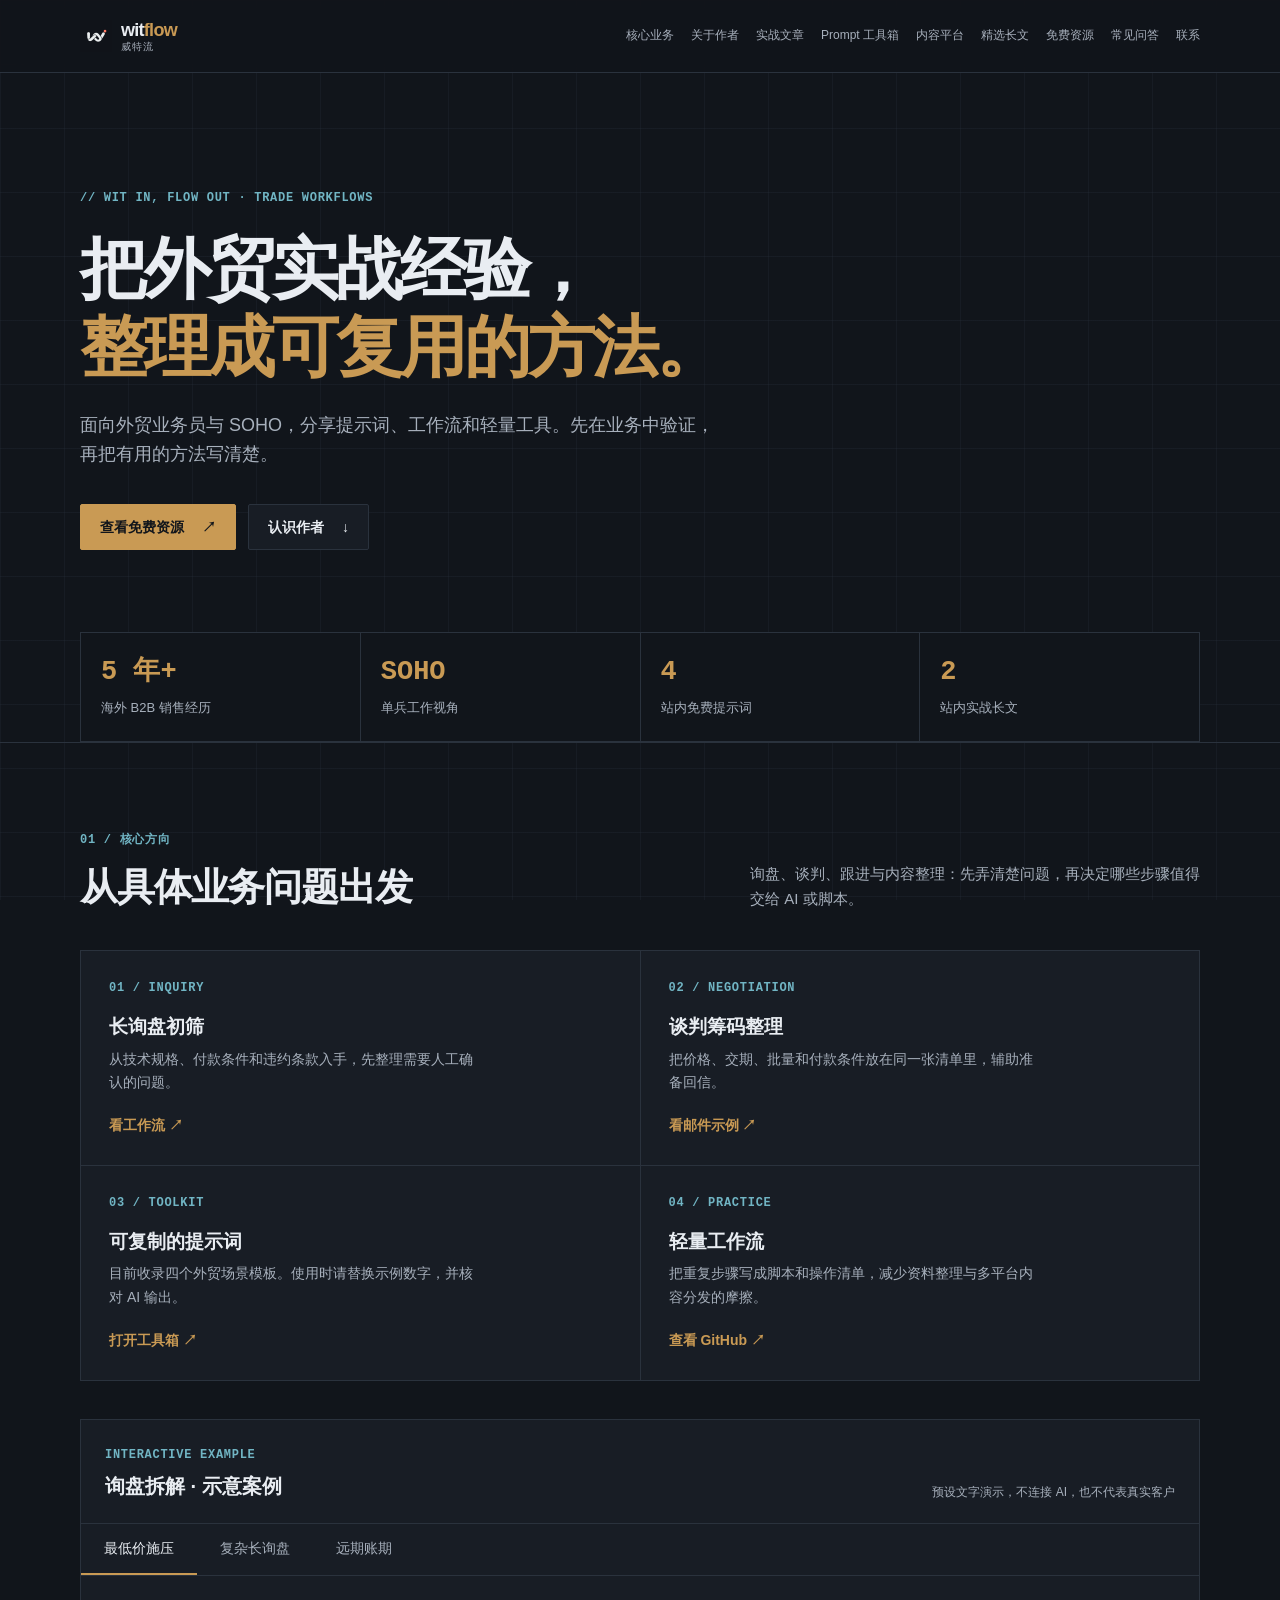
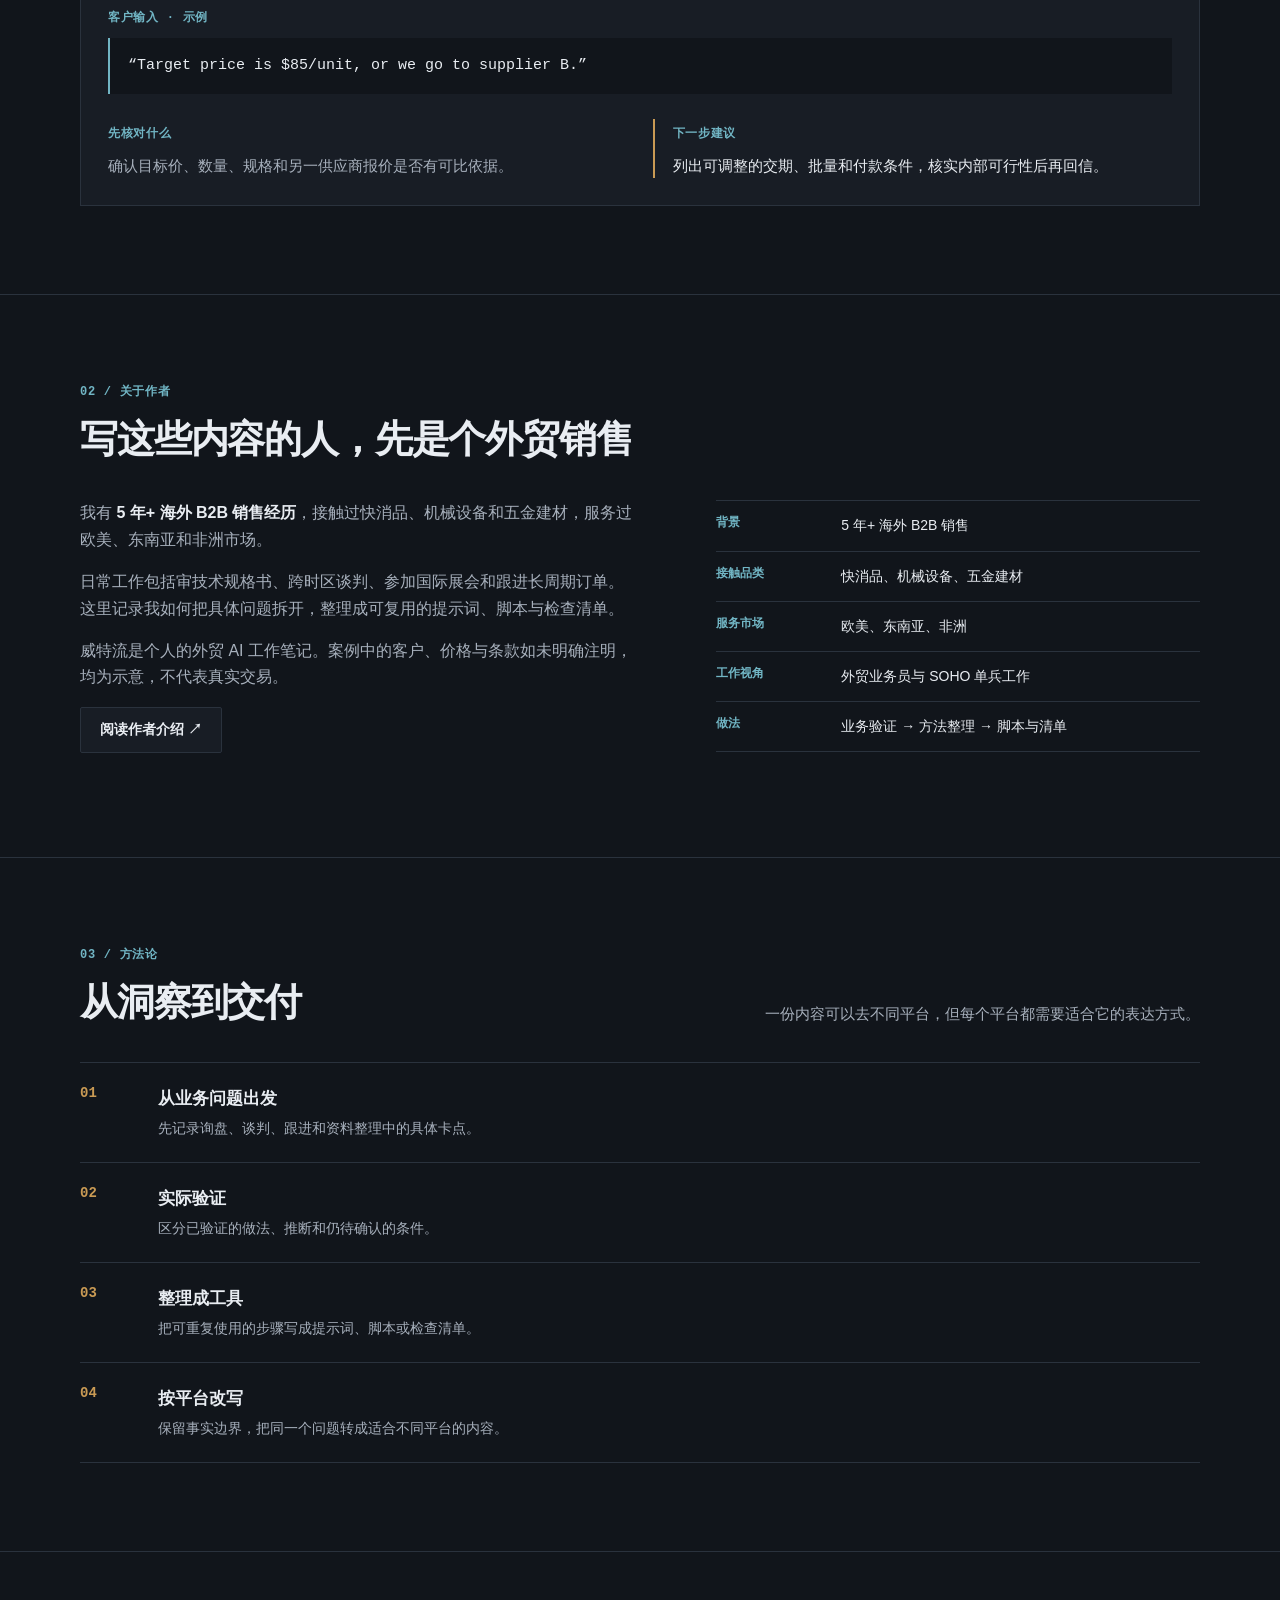
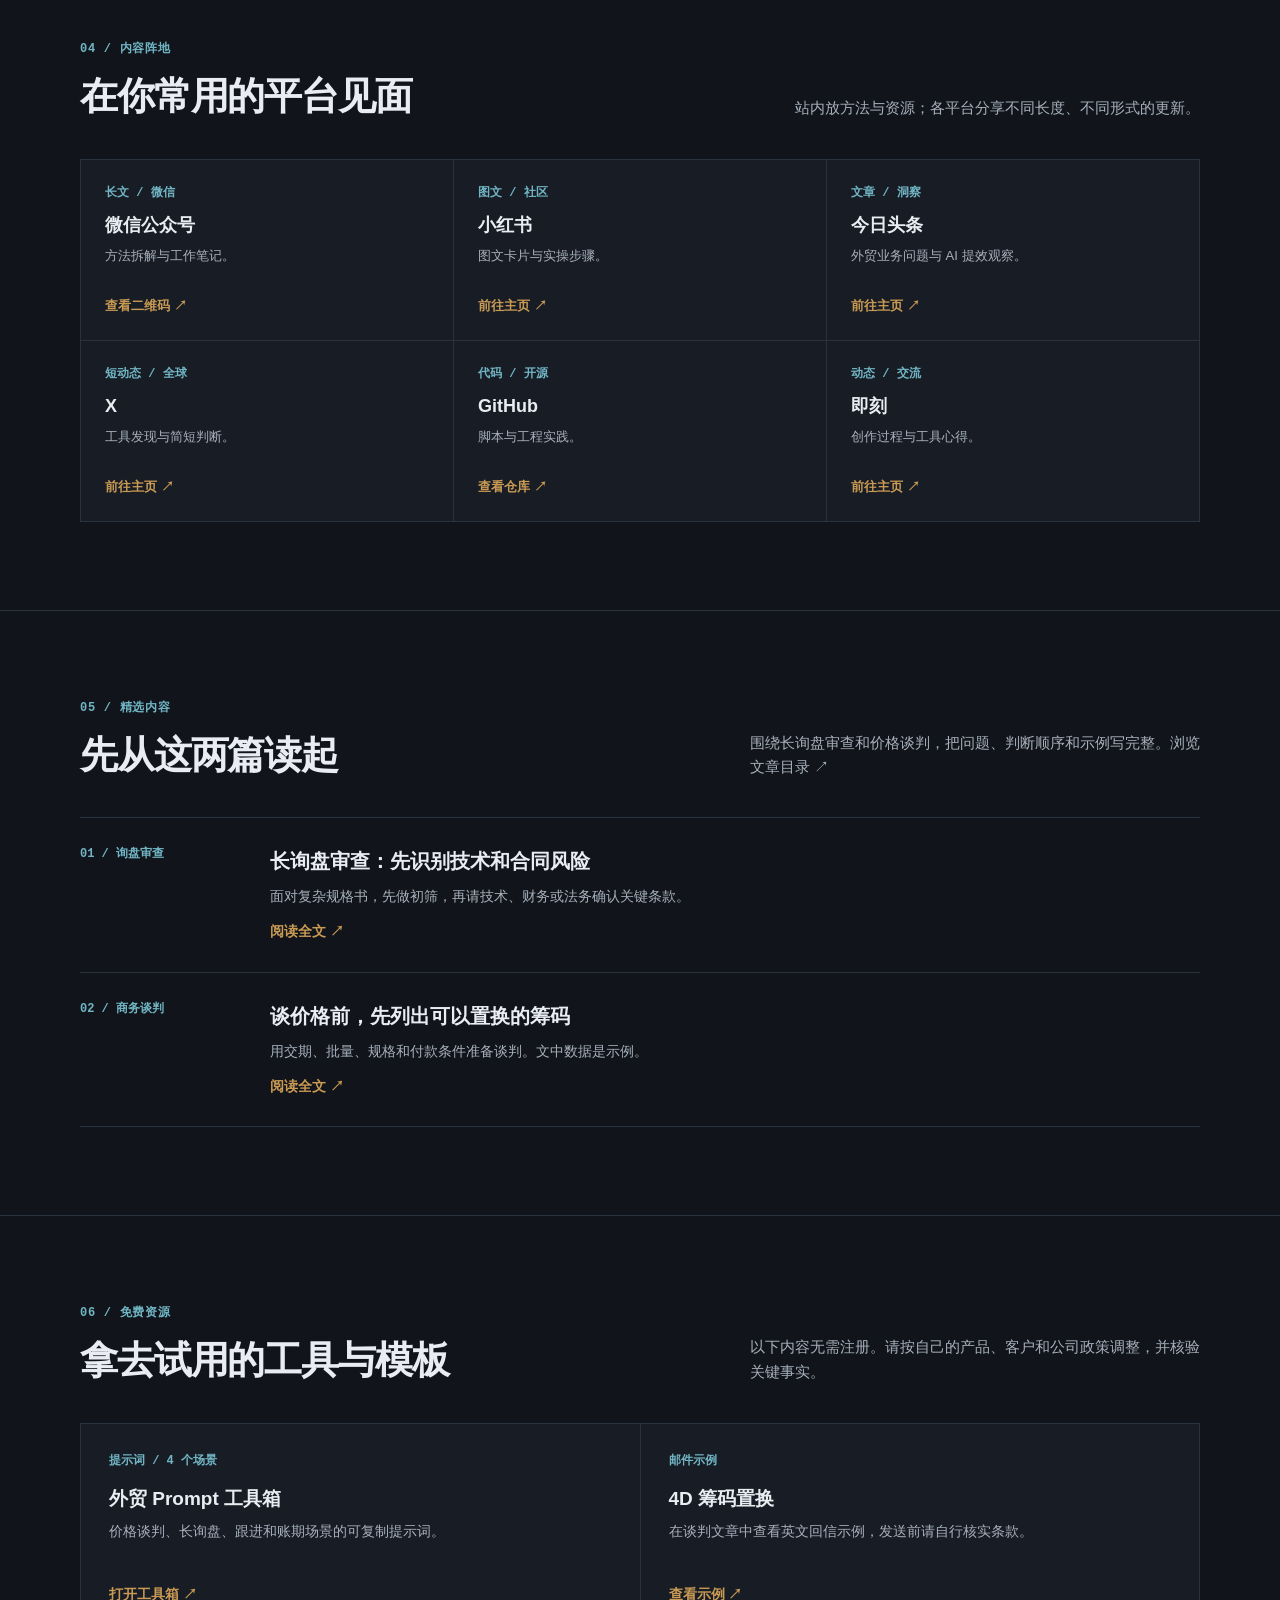
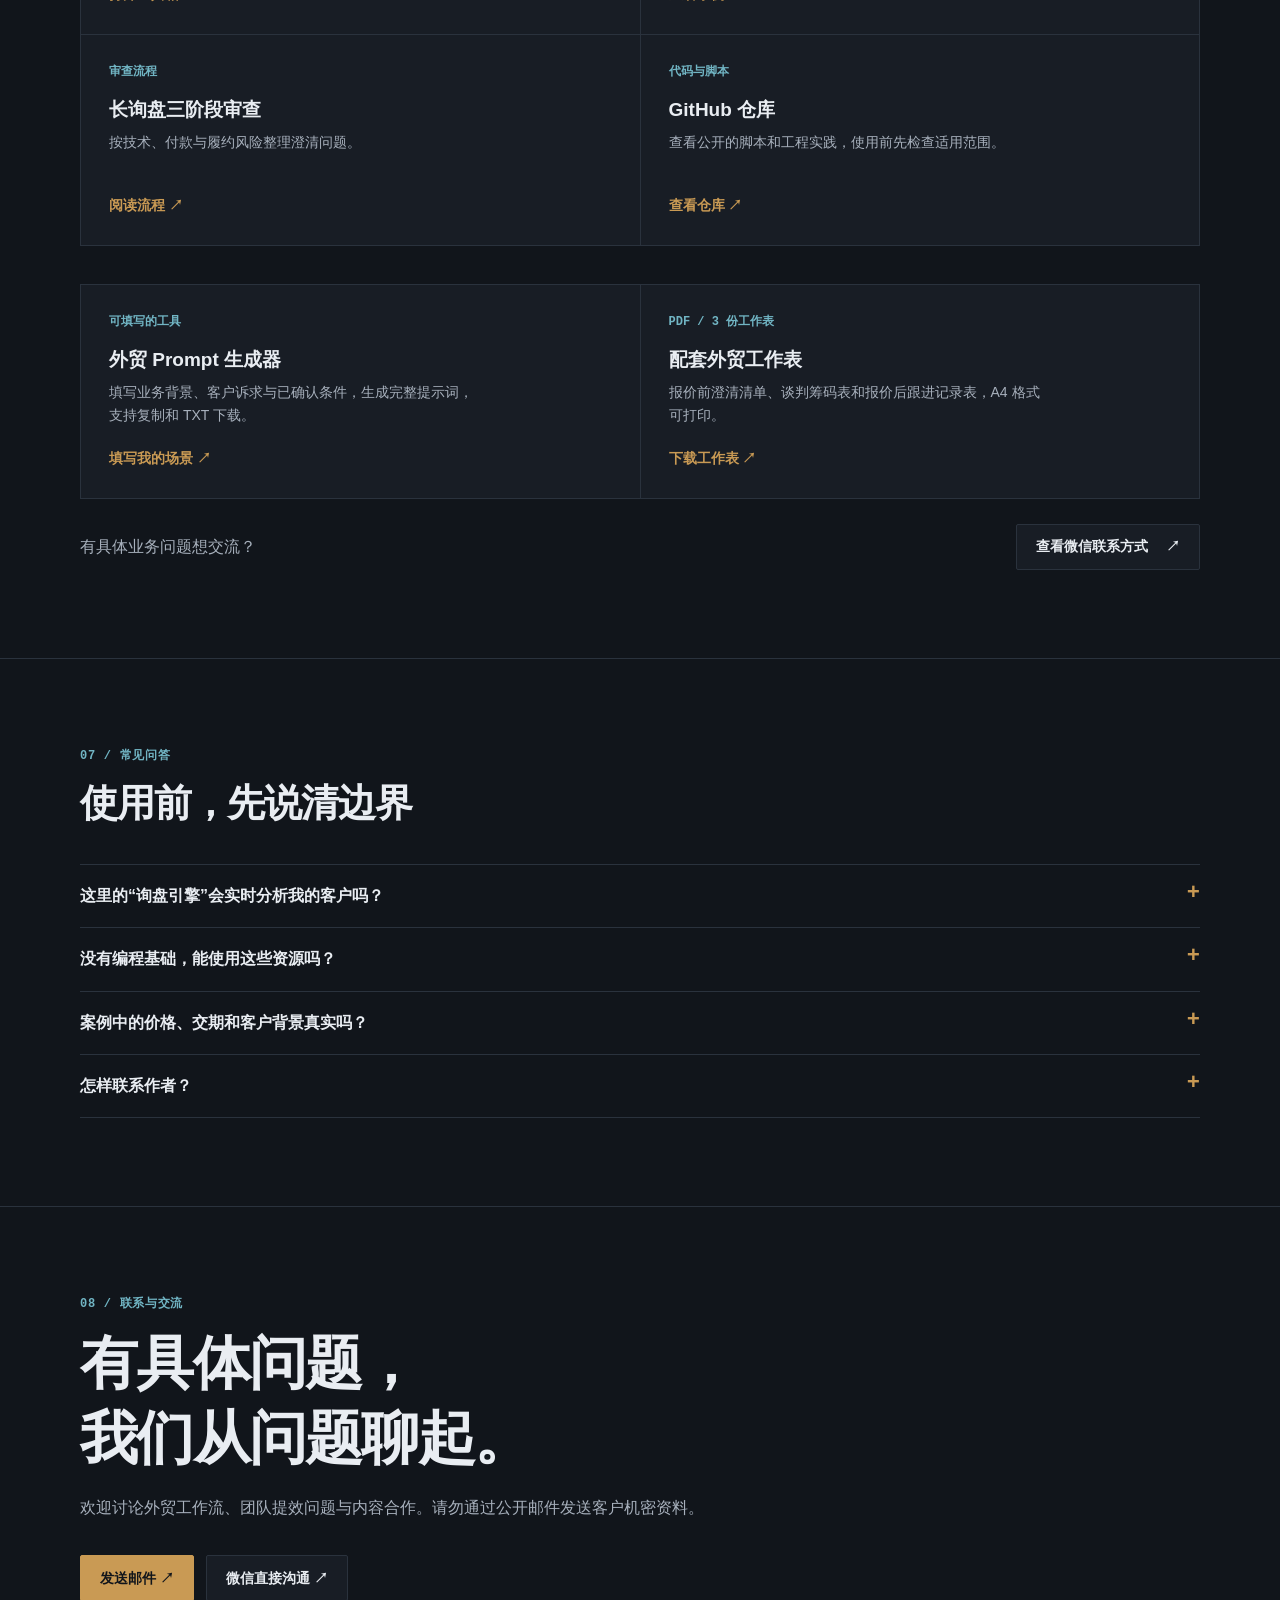
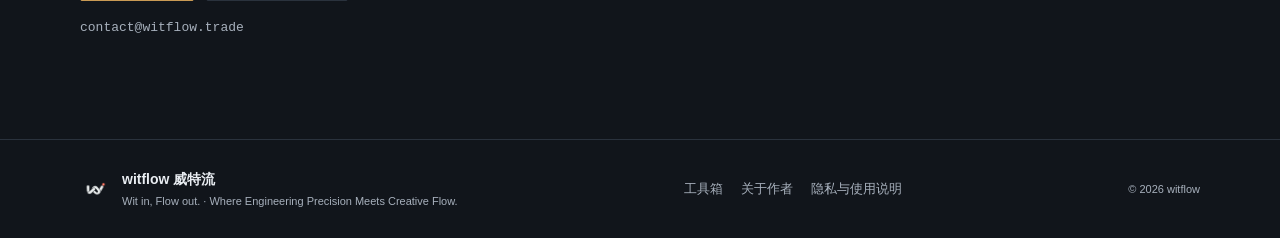
==== commit 501d6217: "Build maintainable personal website SEO and security foundation" ====
--- a/index.html
+++ b/index.html
@@ -3,45 +3,62 @@
 <head>
   <meta charset="UTF-8">
   <meta name="viewport" content="width=device-width, initial-scale=1, viewport-fit=cover">
+
+
+
+
+
+
+
+
+
+
+
+
+  <link rel="icon" type="image/png" sizes="32x32" href="/assets/favicon-32.png">
+  <link rel="icon" type="image/png" sizes="16x16" href="/assets/favicon-16.png">
+  <link rel="apple-touch-icon" href="/assets/logo.png">
+  <link rel="stylesheet" href="/homepage.css?v=1">
+
+  <script src="/homepage.js?v=1" defer></script>
+
+  <!-- GENERATED SEO START -->
   <title>威特流 Witflow｜外贸 AI 工作流、提示词与实战笔记</title>
-  <meta name="description" content="威特流记录海外 B2B 销售中的真实问题，分享外贸 AI 提示词、工作流与轻量工具。先在业务中验证，再整理成可复用的方法。">
+  <meta name="description" content="威特流记录海外 B2B 销售中的实际问题，分享外贸 AI 提示词、工作流与轻量工具。先在业务中验证，再整理成可复用的方法。">
   <link rel="canonical" href="https://witflow.trade/">
   <meta property="og:type" content="website">
+  <meta property="og:site_name" content="witflow 威特流">
+  <meta property="og:locale" content="zh_CN">
   <meta property="og:url" content="https://witflow.trade/">
-  <meta property="og:title" content="威特流 Witflow｜把外贸实战经验，整理成可复用的方法">
-  <meta property="og:description" content="海外 B2B 销售视角下的外贸 AI 工作流、提示词与实战笔记。">
+  <meta property="og:title" content="威特流 Witflow｜外贸 AI 工作流、提示词与实战笔记">
+  <meta property="og:description" content="威特流记录海外 B2B 销售中的实际问题，分享外贸 AI 提示词、工作流与轻量工具。先在业务中验证，再整理成可复用的方法。">
   <meta property="og:image" content="https://witflow.trade/assets/logo.png">
+  <meta property="og:image:alt" content="witflow 威特流标志">
   <meta name="twitter:card" content="summary">
-  <meta name="twitter:title" content="威特流 Witflow｜外贸 AI 工作流与实战笔记">
-  <meta name="twitter:description" content="先在业务中验证，再整理成可复用的方法。">
+  <meta name="twitter:title" content="威特流 Witflow｜外贸 AI 工作流、提示词与实战笔记">
+  <meta name="twitter:description" content="威特流记录海外 B2B 销售中的实际问题，分享外贸 AI 提示词、工作流与轻量工具。先在业务中验证，再整理成可复用的方法。">
   <meta name="twitter:image" content="https://witflow.trade/assets/logo.png">
-  <link rel="icon" type="image/png" sizes="32x32" href="assets/favicon-32.png">
-  <link rel="icon" type="image/png" sizes="16x16" href="assets/favicon-16.png">
-  <link rel="apple-touch-icon" href="assets/logo.png">
-  <link rel="stylesheet" href="homepage.css?v=1">
-  <script type="application/ld+json">
-  {"@context":"https://schema.org","@type":"WebSite","name":"witflow 威特流","url":"https://witflow.trade/","description":"海外 B2B 销售视角下的外贸 AI 工作流与实战笔记"}
-  </script>
-  <script src="homepage.js?v=1" defer></script>
+  <script type="application/ld+json">{"@context": "https://schema.org", "@type": "WebSite", "name": "witflow 威特流", "url": "https://witflow.trade/", "description": "威特流记录海外 B2B 销售中的实际问题，分享外贸 AI 提示词、工作流与轻量工具。先在业务中验证，再整理成可复用的方法。", "inLanguage": "zh-CN", "alternateName": "Witflow"}</script>
+  <!-- GENERATED SEO END -->
 </head>
 <body>
   <a class="skip-link" href="#main">跳到正文</a>
   <header class="site-header">
     <div class="wrap header-inner">
       <a class="brand" href="#top" aria-label="威特流，返回顶部">
-        <img src="assets/logo.png" alt="" width="32" height="32">
+        <img src="/assets/logo.png" alt="" width="32" height="32">
         <span>wit<span class="accent">flow</span><small>威特流</small></span>
       </a>
       <nav class="desktop-nav" aria-label="主导航">
-        <a href="#core">核心业务</a><a href="#about">关于作者</a><a href="#method">方法论</a>
-        <a href="tools.html">Prompt 工具箱</a><a href="#matrix">内容平台</a>
+        <a href="#core">核心业务</a><a href="/about">关于作者</a><a href="/articles/">实战文章</a>
+        <a href="/tools">Prompt 工具箱</a><a href="#matrix">内容平台</a>
         <a href="#showcase">精选长文</a><a href="#resources">免费资源</a><a href="#faq">常见问答</a><a href="#contact">联系</a>
       </nav>
       <button class="menu-toggle" id="menu-toggle" type="button" aria-label="打开导航菜单" aria-controls="mobile-nav" aria-expanded="false"><span></span><span></span><span></span></button>
     </div>
     <nav class="mobile-nav" id="mobile-nav" aria-label="移动端导航" hidden>
-      <a href="#core">核心业务</a><a href="#about">关于作者</a><a href="#method">方法论</a>
-      <a href="tools.html">Prompt 工具箱</a><a href="#matrix">内容平台</a><a href="#showcase">精选长文</a>
+      <a href="#core">核心业务</a><a href="/about">关于作者</a><a href="/articles/">实战文章</a>
+      <a href="/tools">Prompt 工具箱</a><a href="#matrix">内容平台</a><a href="#showcase">精选长文</a>
       <a href="#resources">免费资源</a><a href="#faq">常见问答</a><a href="#contact">联系</a>
     </nav>
   </header>
@@ -67,9 +84,9 @@
         <p class="eyebrow">01 / 核心方向</p>
         <div class="section-intro"><h2 id="core-title">从具体业务问题出发</h2><p>询盘、谈判、跟进与内容整理：先弄清楚问题，再决定哪些步骤值得交给 AI 或脚本。</p></div>
         <div class="feature-grid">
-          <article><span class="feature-number">01 / INQUIRY</span><h3>长询盘初筛</h3><p>从技术规格、付款条件和违约条款入手，先整理需要人工确认的问题。</p><a href="articles/01-long-inquiry-audit.html">看工作流 <span aria-hidden="true">↗</span></a></article>
-          <article><span class="feature-number">02 / NEGOTIATION</span><h3>谈判筹码整理</h3><p>把价格、交期、批量和付款条件放在同一张清单里，辅助准备回信。</p><a href="articles/02-negotiation-chips.html">看邮件示例 <span aria-hidden="true">↗</span></a></article>
-          <article><span class="feature-number">03 / TOOLKIT</span><h3>可复制的提示词</h3><p>目前收录四个外贸场景模板。使用时请替换示例数字，并核对 AI 输出。</p><a href="tools.html">打开工具箱 <span aria-hidden="true">↗</span></a></article>
+          <article><span class="feature-number">01 / INQUIRY</span><h3>长询盘初筛</h3><p>从技术规格、付款条件和违约条款入手，先整理需要人工确认的问题。</p><a href="/articles/01-long-inquiry-audit">看工作流 <span aria-hidden="true">↗</span></a></article>
+          <article><span class="feature-number">02 / NEGOTIATION</span><h3>谈判筹码整理</h3><p>把价格、交期、批量和付款条件放在同一张清单里，辅助准备回信。</p><a href="/articles/02-negotiation-chips">看邮件示例 <span aria-hidden="true">↗</span></a></article>
+          <article><span class="feature-number">03 / TOOLKIT</span><h3>可复制的提示词</h3><p>目前收录四个外贸场景模板。使用时请替换示例数字，并核对 AI 输出。</p><a href="/tools">打开工具箱 <span aria-hidden="true">↗</span></a></article>
           <article><span class="feature-number">04 / PRACTICE</span><h3>轻量工作流</h3><p>把重复步骤写成脚本和操作清单，减少资料整理与多平台内容分发的摩擦。</p><a href="https://github.com/witflow2026" target="_blank" rel="noopener noreferrer">查看 GitHub <span aria-hidden="true">↗</span></a></article>
         </div>
         <div class="demo" aria-labelledby="demo-title">
@@ -90,7 +107,7 @@
 
     <section class="section" id="about" aria-labelledby="about-title"><div class="wrap">
       <p class="eyebrow">02 / 关于作者</p><h2 id="about-title">写这些内容的人，先是个外贸销售</h2>
-      <div class="about-grid"><div class="about-copy"><p>我有 <strong>5 年+ 海外 B2B 销售经历</strong>，接触过快消品、机械设备和五金建材，服务过欧美、东南亚和非洲市场。</p><p>日常工作包括审技术规格书、跨时区谈判、参加国际展会和跟进长周期订单。这里记录我如何把具体问题拆开，整理成可复用的提示词、脚本与检查清单。</p><p>威特流是个人的外贸 AI 工作笔记。案例中的客户、价格与条款如未明确注明，均为示意，不代表真实交易。</p></div>
+      <div class="about-grid"><div class="about-copy"><p>我有 <strong>5 年+ 海外 B2B 销售经历</strong>，接触过快消品、机械设备和五金建材，服务过欧美、东南亚和非洲市场。</p><p>日常工作包括审技术规格书、跨时区谈判、参加国际展会和跟进长周期订单。这里记录我如何把具体问题拆开，整理成可复用的提示词、脚本与检查清单。</p><p>威特流是个人的外贸 AI 工作笔记。案例中的客户、价格与条款如未明确注明，均为示意，不代表真实交易。</p><p><a class="button button-outline" href="/about">阅读作者介绍 ↗</a></p></div>
       <dl class="fact-list"><div><dt>背景</dt><dd>5 年+ 海外 B2B 销售</dd></div><div><dt>接触品类</dt><dd>快消品、机械设备、五金建材</dd></div><div><dt>服务市场</dt><dd>欧美、东南亚、非洲</dd></div><div><dt>工作视角</dt><dd>外贸业务员与 SOHO 单兵工作</dd></div><div><dt>做法</dt><dd>业务验证 → 方法整理 → 脚本与清单</dd></div></dl></div>
     </div></section>
 
@@ -112,14 +129,14 @@
     </div></section>
 
     <section class="section" id="showcase" aria-labelledby="showcase-title"><div class="wrap">
-      <p class="eyebrow">05 / 精选内容</p><div class="section-intro"><h2 id="showcase-title">先从这两篇读起</h2><p>围绕长询盘审查和价格谈判，把问题、判断顺序和示例写完整。</p></div>
-      <div class="article-list"><article><span>01 / 询盘审查</span><div><h3>长询盘审查：先识别技术和合同风险</h3><p>面对复杂规格书，先做初筛，再请技术、财务或法务确认关键条款。</p><a href="articles/01-long-inquiry-audit.html">阅读全文 ↗</a></div></article><article><span>02 / 商务谈判</span><div><h3>谈价格前，先列出可以置换的筹码</h3><p>用交期、批量、规格和付款条件准备谈判。文中数据是示例。</p><a href="articles/02-negotiation-chips.html">阅读全文 ↗</a></div></article></div>
+      <p class="eyebrow">05 / 精选内容</p><div class="section-intro"><h2 id="showcase-title">先从这两篇读起</h2><p>围绕长询盘审查和价格谈判，把问题、判断顺序和示例写完整。<a href="/articles/">浏览文章目录 ↗</a></p></div>
+      <div class="article-list"><article><span>01 / 询盘审查</span><div><h3>长询盘审查：先识别技术和合同风险</h3><p>面对复杂规格书，先做初筛，再请技术、财务或法务确认关键条款。</p><a href="/articles/01-long-inquiry-audit">阅读全文 ↗</a></div></article><article><span>02 / 商务谈判</span><div><h3>谈价格前，先列出可以置换的筹码</h3><p>用交期、批量、规格和付款条件准备谈判。文中数据是示例。</p><a href="/articles/02-negotiation-chips">阅读全文 ↗</a></div></article></div>
     </div></section>
 
     <section class="section" id="resources" aria-labelledby="resources-title"><div class="wrap">
       <p class="eyebrow">06 / 免费资源</p><div class="section-intro"><h2 id="resources-title">拿去试用的工具与模板</h2><p>以下内容无需注册。请按自己的产品、客户和公司政策调整，并核验关键事实。</p></div>
-      <div class="resource-grid"><a href="tools.html"><span>提示词 / 4 个场景</span><h3>外贸 Prompt 工具箱</h3><p>价格谈判、长询盘、跟进和账期场景的可复制提示词。</p><b>打开工具箱 ↗</b></a><a href="articles/02-negotiation-chips.html"><span>邮件示例</span><h3>4D 筹码置换</h3><p>在谈判文章中查看英文回信示例，发送前请自行核实条款。</p><b>查看示例 ↗</b></a><a href="articles/01-long-inquiry-audit.html"><span>审查流程</span><h3>长询盘三阶段审查</h3><p>按技术、付款与履约风险整理澄清问题。</p><b>阅读流程 ↗</b></a><a href="https://github.com/witflow2026" target="_blank" rel="noopener noreferrer"><span>代码与脚本</span><h3>GitHub 仓库</h3><p>查看公开的脚本和工程实践，使用前先检查适用范围。</p><b>查看仓库 ↗</b></a></div>
-      <div class="resource-cta"><p>有具体业务问题想交流？</p><button class="button button-outline qr-trigger" type="button">查看微信联系方式 <span aria-hidden="true">↗</span></button></div>
+      <div class="resource-grid"><a href="/tools"><span>提示词 / 4 个场景</span><h3>外贸 Prompt 工具箱</h3><p>价格谈判、长询盘、跟进和账期场景的可复制提示词。</p><b>打开工具箱 ↗</b></a><a href="/articles/02-negotiation-chips"><span>邮件示例</span><h3>4D 筹码置换</h3><p>在谈判文章中查看英文回信示例，发送前请自行核实条款。</p><b>查看示例 ↗</b></a><a href="/articles/01-long-inquiry-audit"><span>审查流程</span><h3>长询盘三阶段审查</h3><p>按技术、付款与履约风险整理澄清问题。</p><b>阅读流程 ↗</b></a><a href="https://github.com/witflow2026" target="_blank" rel="noopener noreferrer"><span>代码与脚本</span><h3>GitHub 仓库</h3><p>查看公开的脚本和工程实践，使用前先检查适用范围。</p><b>查看仓库 ↗</b></a></div>
+      <div class="resource-grid"><a href="/prompt-builder"><span>可填写的工具</span><h3>外贸 Prompt 生成器</h3><p>填写业务背景、客户诉求与已确认条件，生成完整提示词，支持复制和 TXT 下载。</p><b>填写我的场景 ↗</b></a><a href="/prompt-builder#resources"><span>PDF / 3 份工作表</span><h3>配套外贸工作表</h3><p>报价前澄清清单、谈判筹码表和报价后跟进记录表，A4 格式可打印。</p><b>下载工作表 ↗</b></a></div><div class="resource-cta"><p>有具体业务问题想交流？</p><button class="button button-outline qr-trigger" type="button">查看微信联系方式 <span aria-hidden="true">↗</span></button></div>
     </div></section>
 
     <section class="section" id="faq" aria-labelledby="faq-title"><div class="wrap">
@@ -129,13 +146,13 @@
 
     <section class="section contact" id="contact" aria-labelledby="contact-title"><div class="wrap">
       <p class="eyebrow">08 / 联系与交流</p><h2 id="contact-title">有具体问题，<br>我们从问题聊起。</h2><p>欢迎讨论外贸工作流、团队提效问题与内容合作。请勿通过公开邮件发送客户机密资料。</p>
-      <div class="contact-actions"><a class="button button-primary" href="/cdn-cgi/l/email-protection#492a26273d282a3d093e203d2f25263e673d3b282d2c763a3c2b232c2a3d741e203d2f25263e6c7b796c0c7c6c080c6c70716c0c7e6c0b0d6c70786c0c7d6c0b086c087d6c0c7f6c0b7c6c7178">发送邮件 ↗</a><button class="button button-outline qr-trigger" type="button">微信直接沟通 ↗</button></div>
-      <p class="contact-email"><a href="/cdn-cgi/l/email-protection" class="__cf_email__" data-cfemail="c5a6aaabb1a4a6b185b2acb1a3a9aab2ebb1b7a4a1a0">[email&#160;protected]</a></p>
+      <div class="contact-actions"><a class="button button-primary" href="mailto:contact@witflow.trade?subject=Witflow%20官网交流">发送邮件 ↗</a><button class="button button-outline qr-trigger" type="button">微信直接沟通 ↗</button></div>
+      <p class="contact-email"><a href="mailto:contact@witflow.trade">contact@witflow.trade</a></p>
     </div></section>
   </main>
 
-  <footer class="site-footer"><div class="wrap footer-inner"><div class="footer-brand"><img src="assets/logo.png" alt="" width="30" height="30"><div><strong>witflow 威特流</strong><small>Wit in, Flow out. · Where Engineering Precision Meets Creative Flow.</small></div></div><div class="footer-links"><a href="tools.html">工具箱</a><a href="#about">关于作者</a><a href="privacy.html">隐私与免责声明</a></div><small>© 2026 witflow</small></div></footer>
+  <footer class="site-footer"><div class="wrap footer-inner"><div class="footer-brand"><img src="/assets/logo.png" alt="" width="30" height="30"><div><strong>witflow 威特流</strong><small>Wit in, Flow out. · Where Engineering Precision Meets Creative Flow.</small></div></div><div class="footer-links"><a href="/tools">工具箱</a><a href="/about">关于作者</a><a href="/privacy">隐私与使用说明</a></div><small>© 2026 witflow</small></div></footer>
 
-  <div class="modal" id="wechat-modal" role="dialog" aria-modal="true" aria-labelledby="wechat-title" hidden><div class="modal-backdrop" data-close-modal></div><div class="modal-box"><button class="modal-close" type="button" aria-label="关闭微信联系方式" data-close-modal>×</button><p class="eyebrow">CONTACT / WECHAT</p><h2 id="wechat-title">微信联系威特流</h2><p>扫码关注公众号，或添加个人微信交流。</p><div class="qr-grid"><figure><img src="assets/qr-wechat-official.jpg" alt="威特流公众号二维码" width="160" height="160"><figcaption>微信公众号</figcaption></figure><figure><img src="assets/qr-wechat-personal.jpg" alt="个人微信二维码" width="160" height="160"><figcaption>个人微信</figcaption></figure></div><div class="wechat-id"><span>微信号：<strong>wit_flow</strong></span><button id="copy-wechat" type="button">复制微信号</button></div><p class="copy-status" id="copy-status" role="status" aria-live="polite"></p></div></div>
-<script data-cfasync="false" src="/cdn-cgi/scripts/5c5dd728/cloudflare-static/email-decode.min.js"></script></body>
+  <div class="modal" id="wechat-modal" role="dialog" aria-modal="true" aria-labelledby="wechat-title" hidden><div class="modal-backdrop" data-close-modal></div><div class="modal-box"><button class="modal-close" type="button" aria-label="关闭微信联系方式" data-close-modal>×</button><p class="eyebrow">CONTACT / WECHAT</p><h2 id="wechat-title">微信联系威特流</h2><p>扫码关注公众号，或添加个人微信交流。</p><div class="qr-grid"><figure><img src="/assets/qr-wechat-official.jpg" alt="威特流公众号二维码" width="160" height="160"><figcaption>微信公众号</figcaption></figure><figure><img src="/assets/qr-wechat-personal.jpg" alt="个人微信二维码" width="160" height="160"><figcaption>个人微信</figcaption></figure></div><div class="wechat-id"><span>微信号：<strong>wit_flow</strong></span><button id="copy-wechat" type="button">复制微信号</button></div><p class="copy-status" id="copy-status" role="status" aria-live="polite"></p></div></div>
+</body>
 </html>
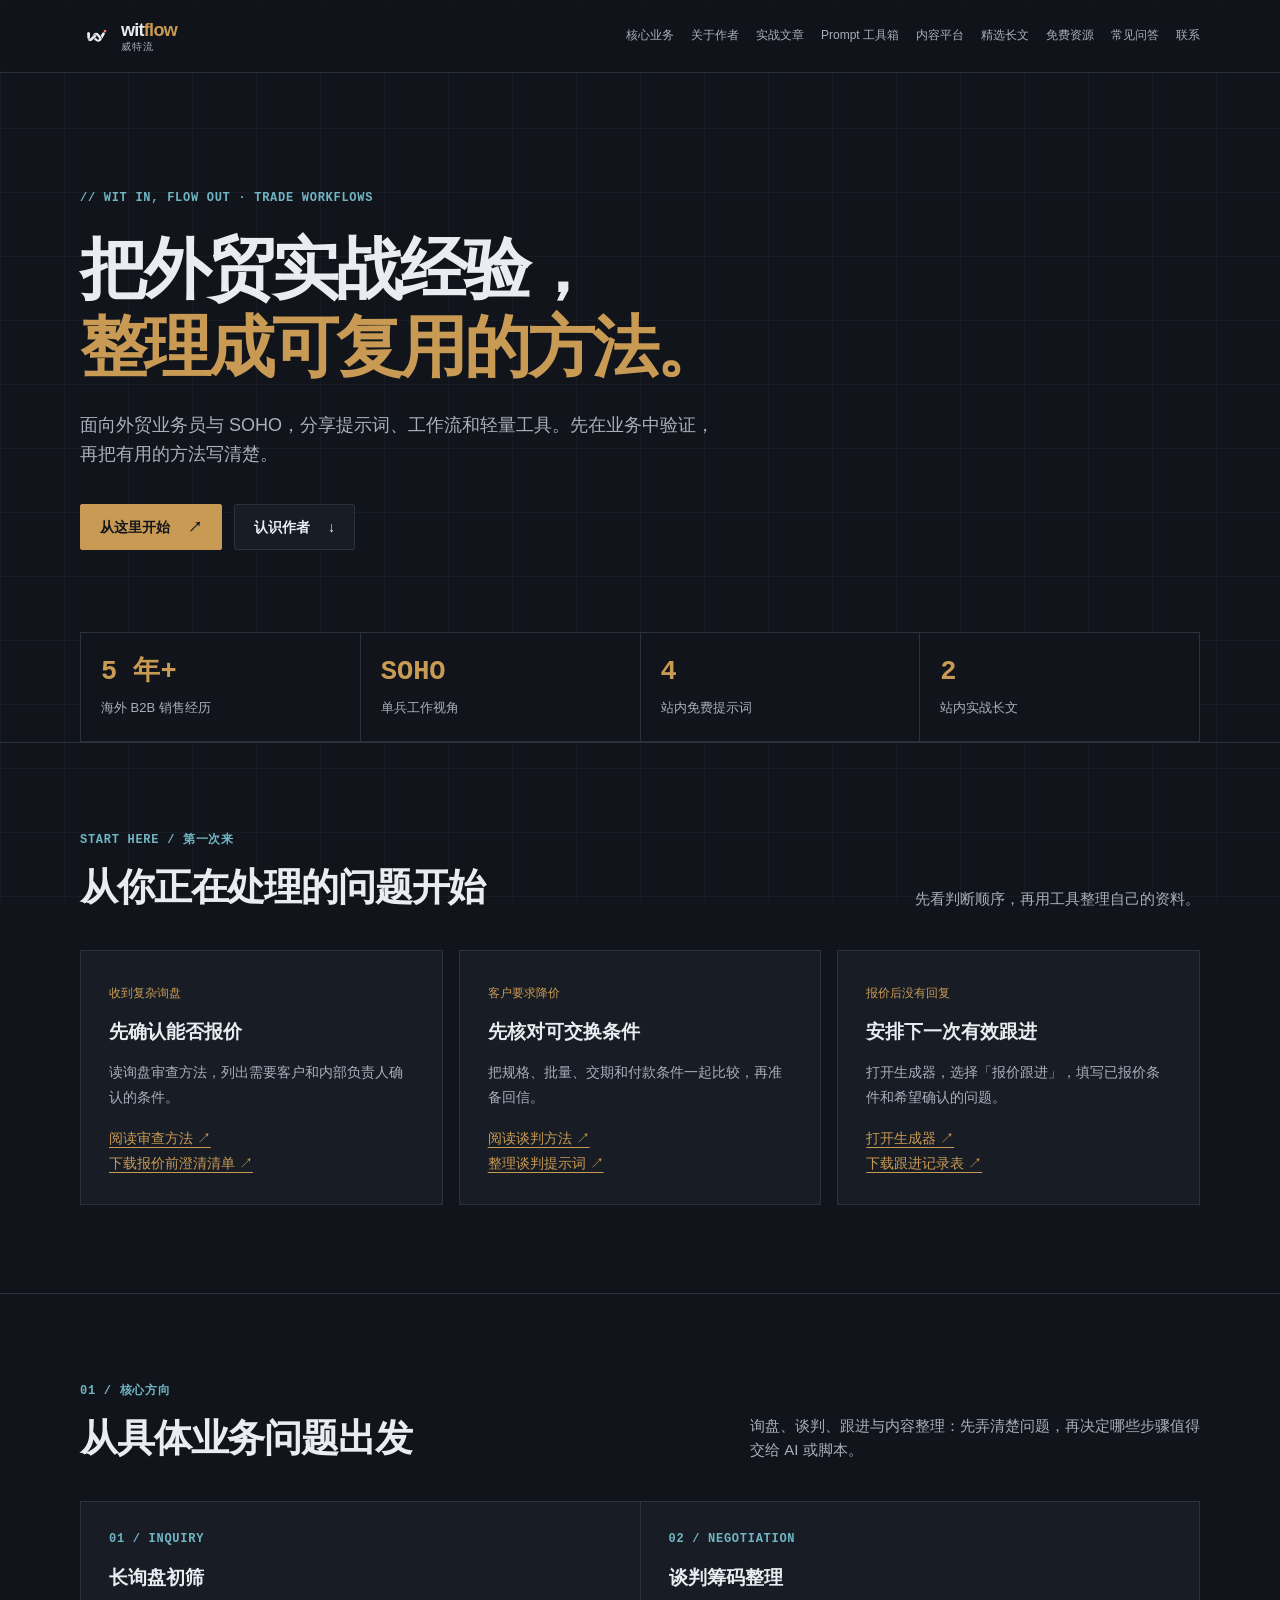
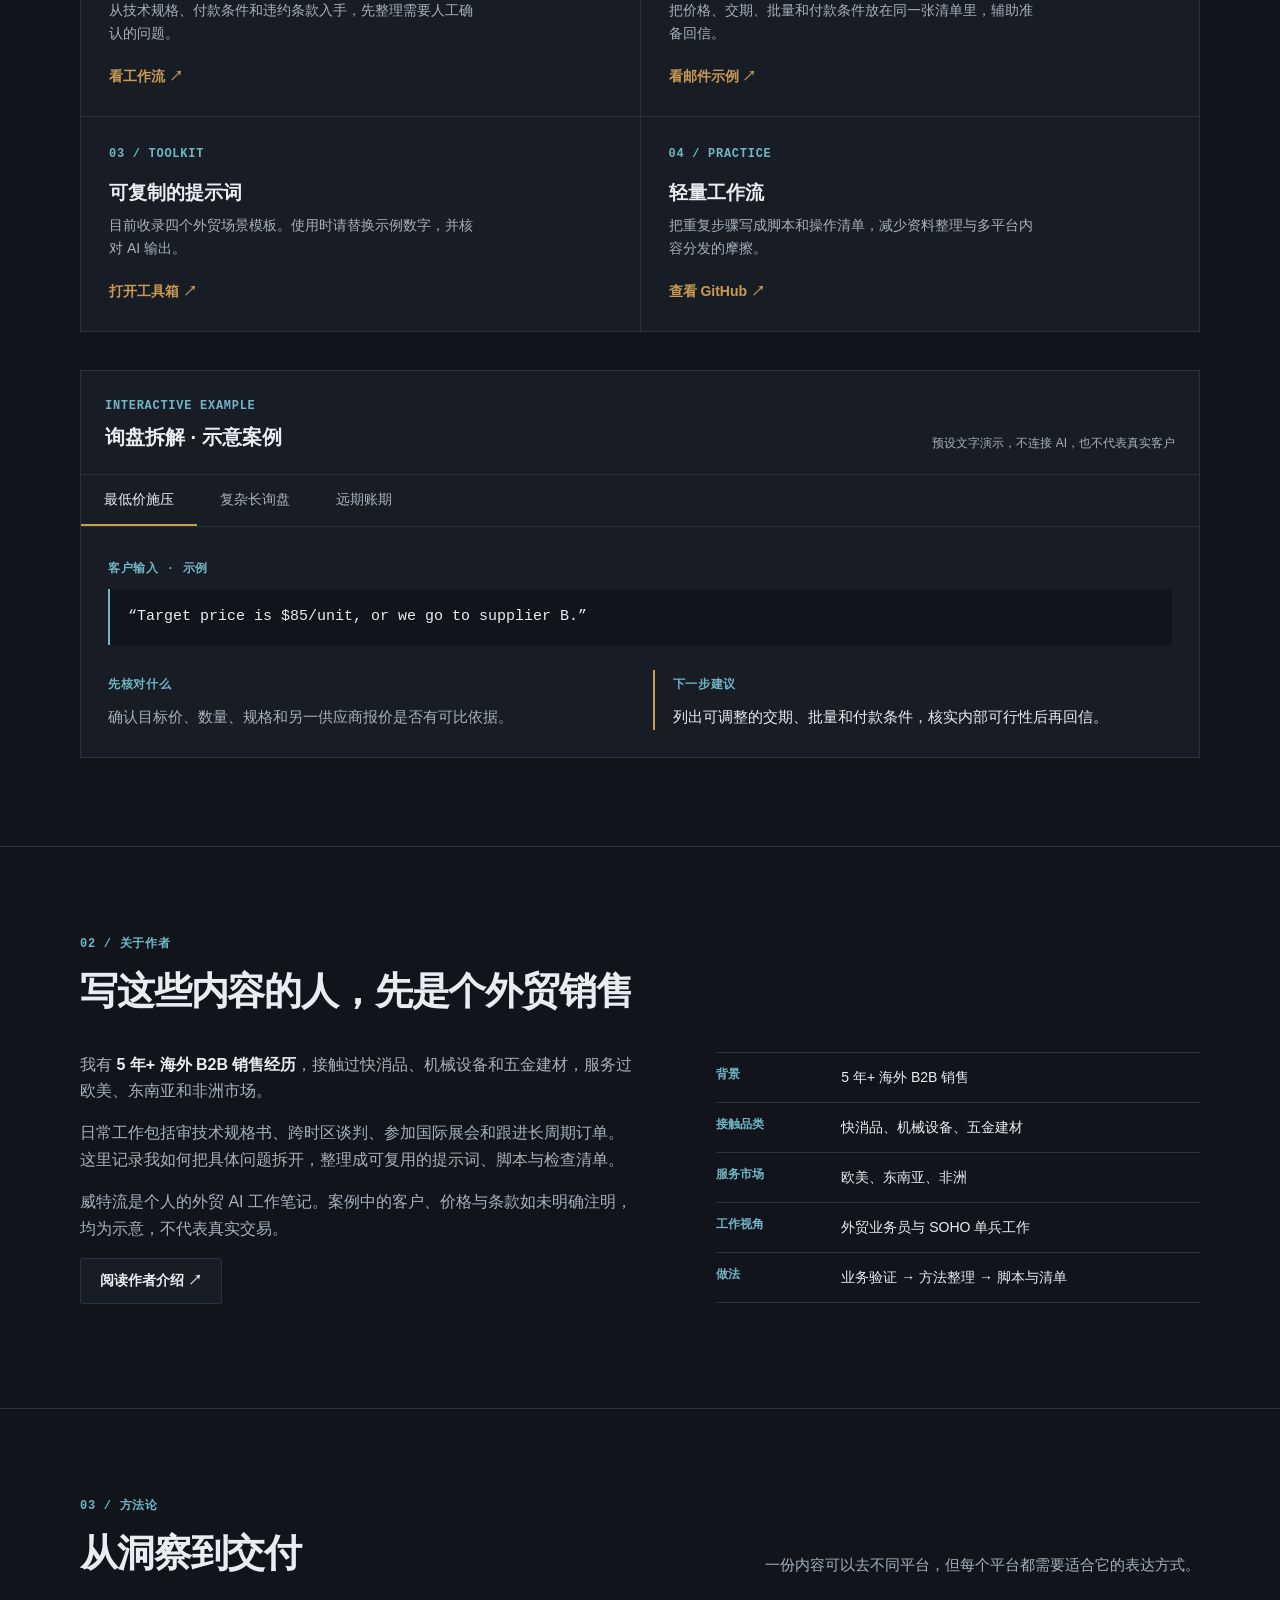
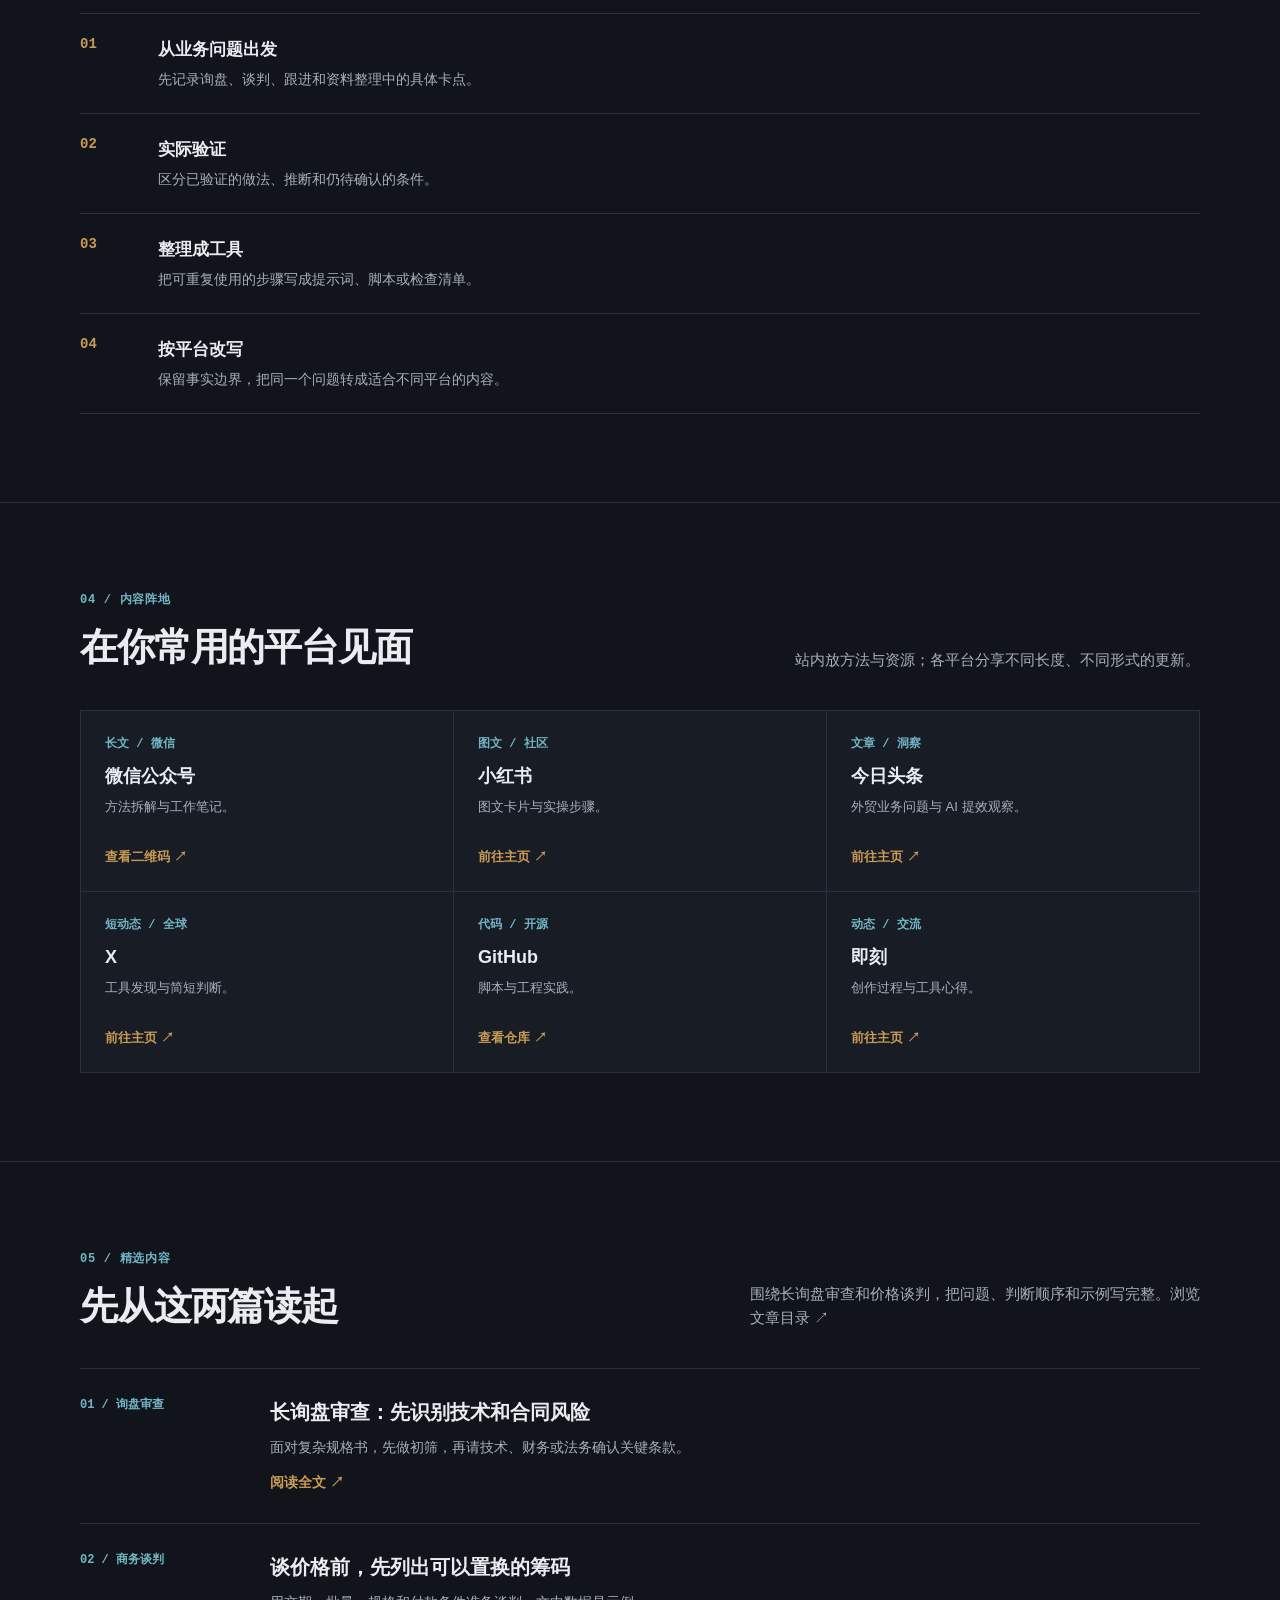
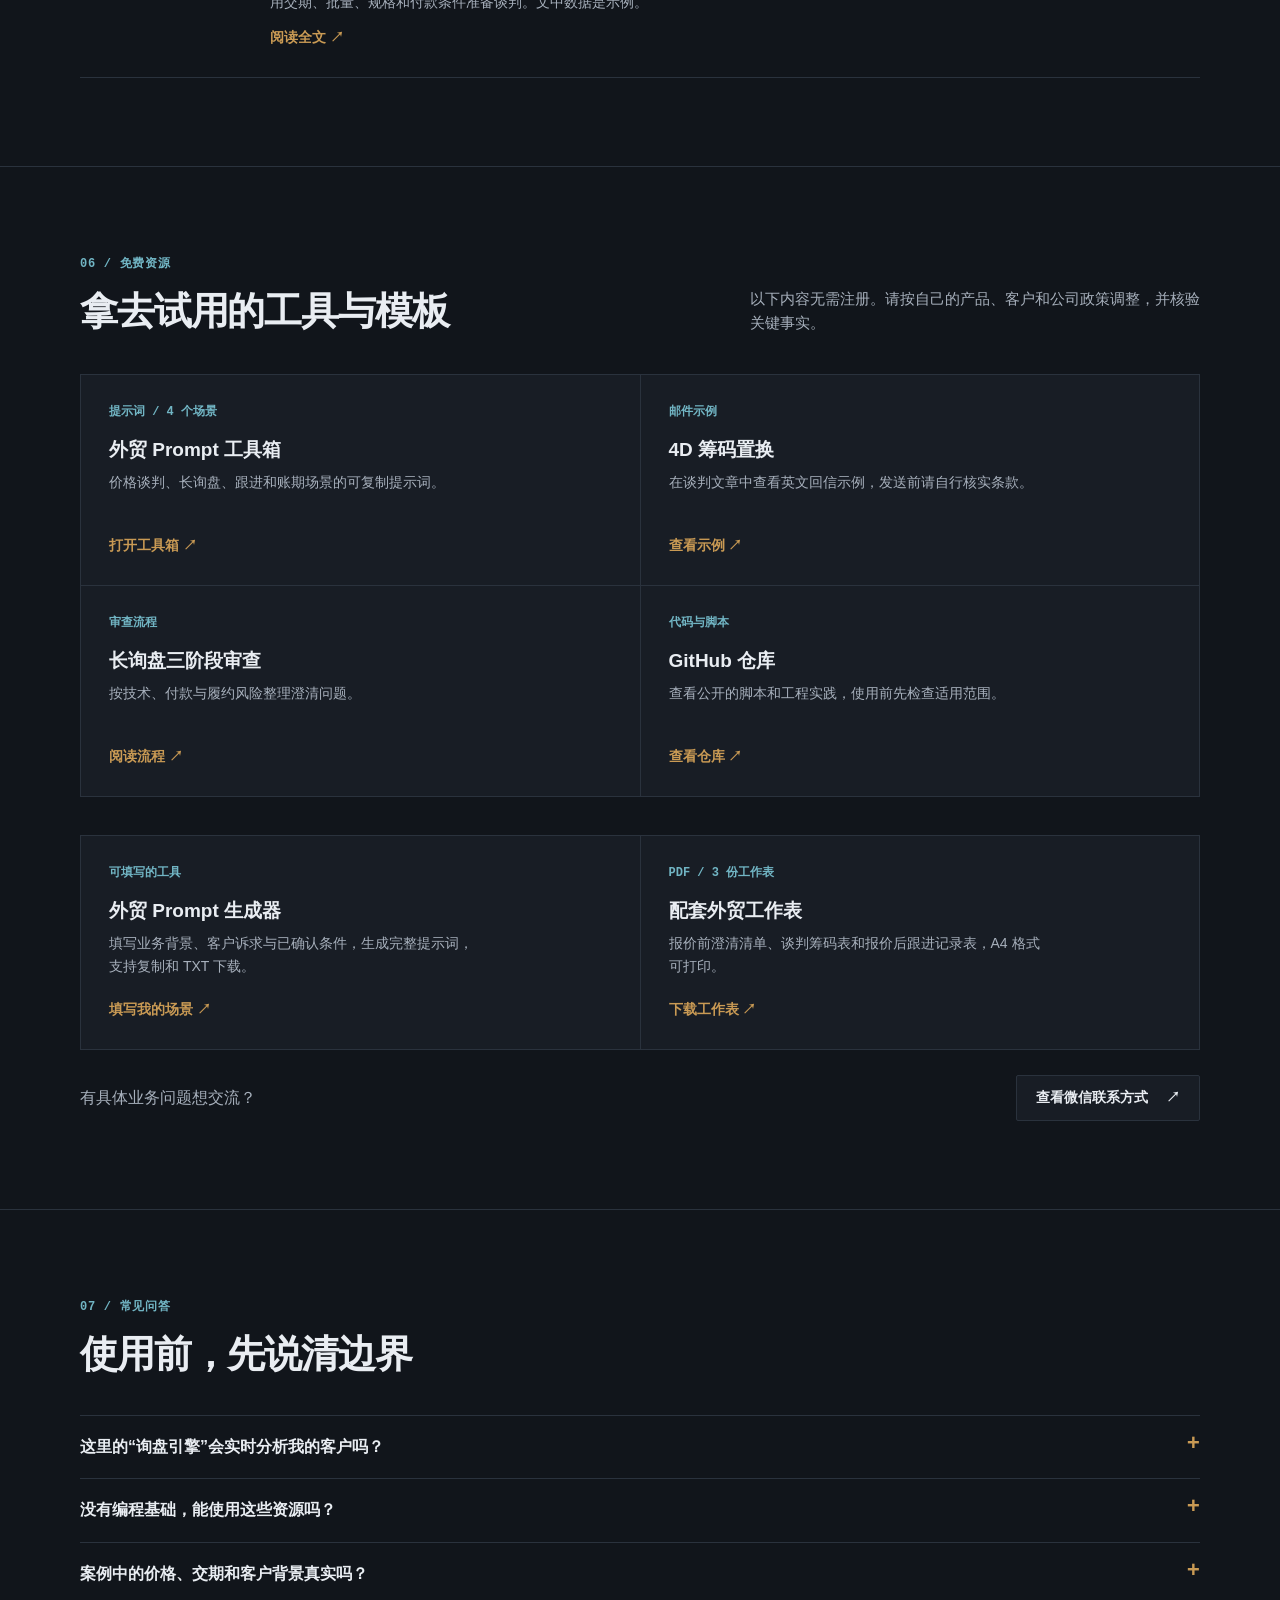
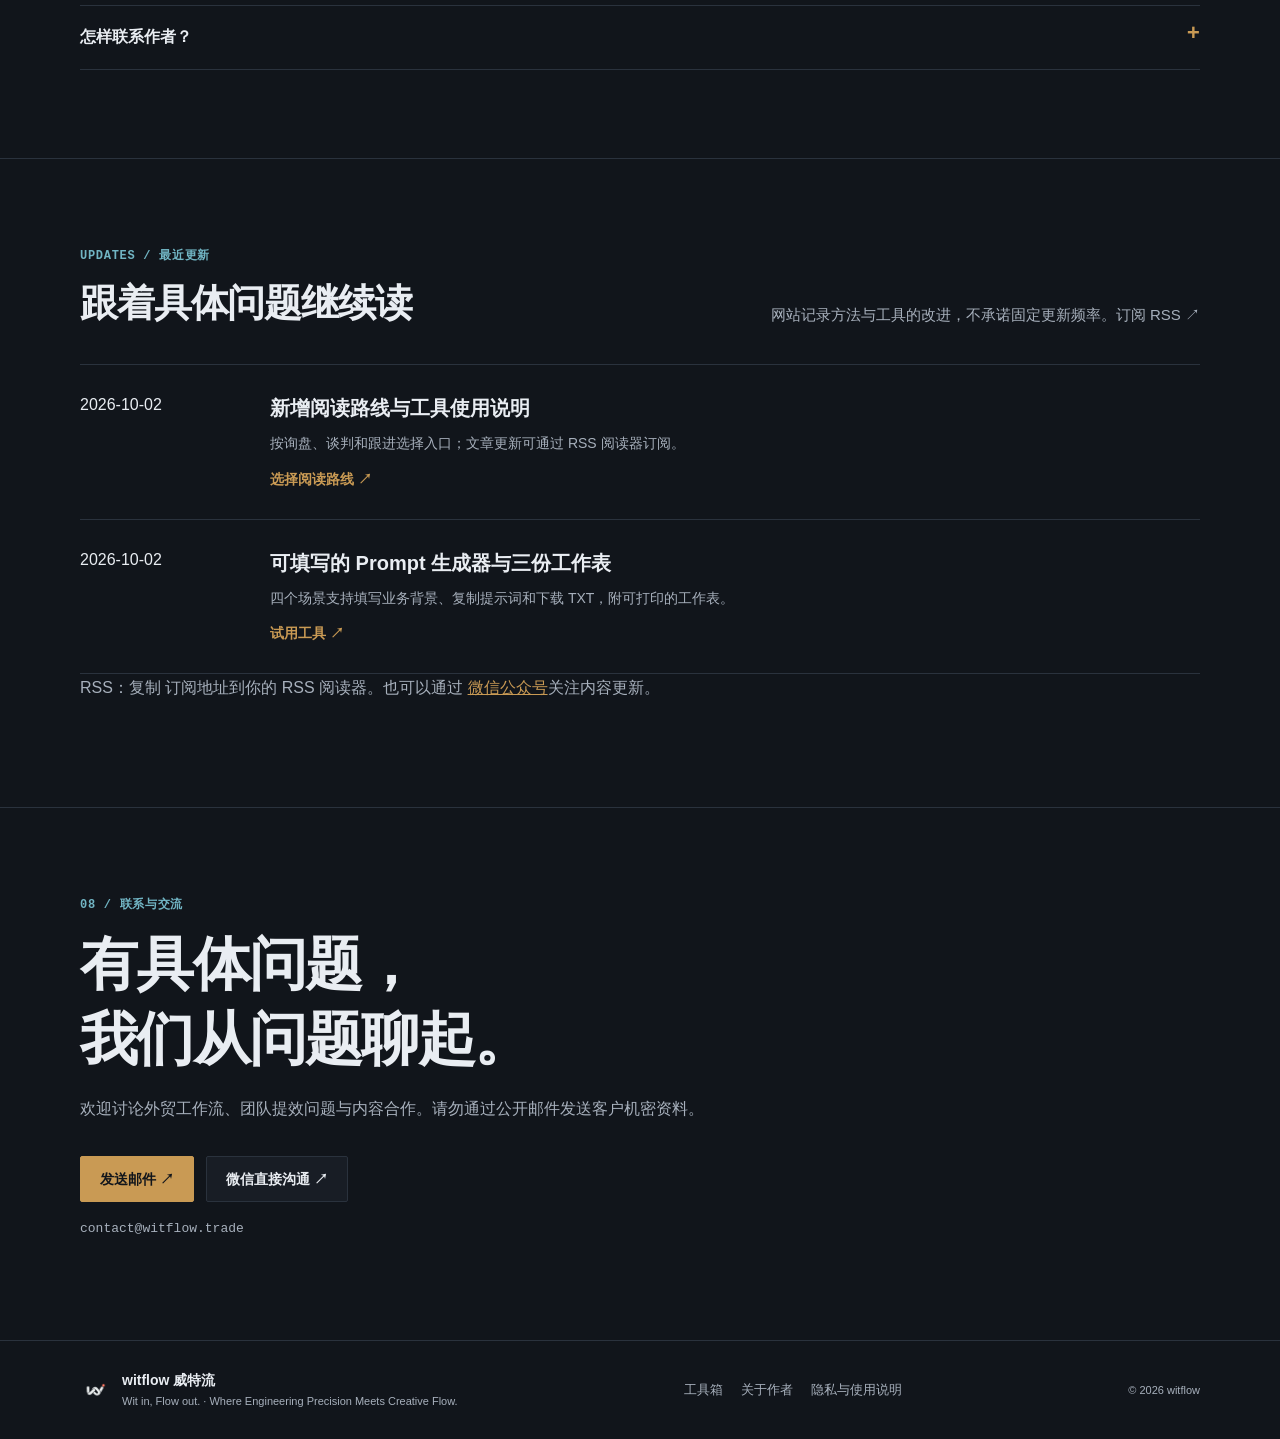
==== commit aa445f07: "Add reader routes, article RSS and practical tool guidance" ====
--- a/index.html
+++ b/index.html
@@ -23,6 +23,7 @@
   <script src="/homepage.js?v=1" defer></script>
 
   <!-- GENERATED SEO START -->
+  <link rel="alternate" type="application/rss+xml" title="witflow 实战文章" href="https://witflow.trade/feed.xml">
   <title>威特流 Witflow｜外贸 AI 工作流、提示词与实战笔记</title>
   <meta name="description" content="威特流记录海外 B2B 销售中的实际问题，分享外贸 AI 提示词、工作流与轻量工具。先在业务中验证，再整理成可复用的方法。">
   <link rel="canonical" href="https://witflow.trade/">
@@ -69,7 +70,7 @@
         <p class="eyebrow">// WIT IN, FLOW OUT · TRADE WORKFLOWS</p>
         <h1 id="hero-title">把外贸实战经验，<br><em>整理成可复用的方法。</em></h1>
         <p class="hero-lede">面向外贸业务员与 SOHO，分享提示词、工作流和轻量工具。先在业务中验证，再把有用的方法写清楚。</p>
-        <div class="hero-actions"><a class="button button-primary" href="#resources">查看免费资源 <span aria-hidden="true">↗</span></a><a class="button button-outline" href="#about">认识作者 <span aria-hidden="true">↓</span></a></div>
+        <div class="hero-actions"><a class="button button-primary" href="#start">从这里开始 <span aria-hidden="true">↗</span></a><a class="button button-outline" href="#about">认识作者 <span aria-hidden="true">↓</span></a></div>
         <div class="stats" aria-label="网站概览">
           <div><strong>5 年+</strong><span>海外 B2B 销售经历</span></div>
           <div><strong>SOHO</strong><span>单兵工作视角</span></div>
@@ -78,6 +79,15 @@
         </div>
       </div>
     </section>
+
+    <section class="section" id="start" aria-labelledby="start-title"><div class="wrap">
+      <p class="eyebrow">START HERE / 第一次来</p><div class="section-intro"><h2 id="start-title">从你正在处理的问题开始</h2><p>先看判断顺序，再用工具整理自己的资料。</p></div>
+      <div class="start-grid">
+        <article><span>收到复杂询盘</span><h3>先确认能否报价</h3><p>读询盘审查方法，列出需要客户和内部负责人确认的条件。</p><a href="/articles/01-long-inquiry-audit">阅读审查方法 ↗</a><p><a href="/prompt-builder#resources">下载报价前澄清清单 ↗</a></p></article>
+        <article><span>客户要求降价</span><h3>先核对可交换条件</h3><p>把规格、批量、交期和付款条件一起比较，再准备回信。</p><a href="/articles/02-negotiation-chips">阅读谈判方法 ↗</a><p><a href="/prompt-builder">整理谈判提示词 ↗</a></p></article>
+        <article><span>报价后没有回复</span><h3>安排下一次有效跟进</h3><p>打开生成器，选择「报价跟进」，填写已报价条件和希望确认的问题。</p><a href="/prompt-builder">打开生成器 ↗</a><p><a href="/prompt-builder#resources">下载跟进记录表 ↗</a></p></article>
+      </div>
+    </div></section>
 
     <section class="section" id="core" aria-labelledby="core-title">
       <div class="wrap">
@@ -144,6 +154,12 @@
       <div class="faq-list"><details><summary>这里的“询盘引擎”会实时分析我的客户吗？</summary><p>不会。首页是三组预设示意案例，不接收或处理客户资料。处理真实询盘时，请先检查保密要求，并由业务、技术和财务人员复核结论。</p></details><details><summary>没有编程基础，能使用这些资源吗？</summary><p>提示词可以直接复制、替换示例信息后试用。脚本通常需要一定配置；请先阅读说明，不确定时不要直接处理客户或公司数据。</p></details><details><summary>案例中的价格、交期和客户背景真实吗？</summary><p>未特别注明的演示数据均为示意。它们用于解释判断顺序，不是报价、交付或付款承诺。</p></details><details><summary>怎样联系作者？</summary><p>可以使用下方邮箱，或打开微信二维码。请简要说明你的业务场景和希望讨论的问题。</p></details></div>
     </div></section>
 
+    <section class="section" id="updates" aria-labelledby="updates-title"><div class="wrap">
+      <p class="eyebrow">UPDATES / 最近更新</p><div class="section-intro"><h2 id="updates-title">跟着具体问题继续读</h2><p>网站记录方法与工具的改进，不承诺固定更新频率。<a href="/feed.xml">订阅 RSS ↗</a></p></div>
+      <div class="article-list"><article><time datetime="2026-10-02">2026-10-02</time><div><h3>新增阅读路线与工具使用说明</h3><p>按询盘、谈判和跟进选择入口；文章更新可通过 RSS 阅读器订阅。</p><a href="#start">选择阅读路线 ↗</a></div></article><article><time datetime="2026-10-02">2026-10-02</time><div><h3>可填写的 Prompt 生成器与三份工作表</h3><p>四个场景支持填写业务背景、复制提示词和下载 TXT，附可打印的工作表。</p><a href="/prompt-builder">试用工具 ↗</a></div></article></div>
+      <p class="updates-note">RSS：复制 <a href="/feed.xml">订阅地址</a>到你的 RSS 阅读器。也可以通过 <button class="quiet-link qr-trigger" type="button">微信公众号</button>关注内容更新。</p>
+    </div></section>
+
     <section class="section contact" id="contact" aria-labelledby="contact-title"><div class="wrap">
       <p class="eyebrow">08 / 联系与交流</p><h2 id="contact-title">有具体问题，<br>我们从问题聊起。</h2><p>欢迎讨论外贸工作流、团队提效问题与内容合作。请勿通过公开邮件发送客户机密资料。</p>
       <div class="contact-actions"><a class="button button-primary" href="mailto:contact@witflow.trade?subject=Witflow%20官网交流">发送邮件 ↗</a><button class="button button-outline qr-trigger" type="button">微信直接沟通 ↗</button></div>
--- a/homepage.css
+++ b/homepage.css
@@ -132,3 +132,7 @@
 @media(max-width:720px){.wrap{width:min(100% - 36px,620px)}.hero{padding-top:80px}.hero-lede{font-size:16px}.stats{grid-template-columns:repeat(2,minmax(0,1fr));margin-top:58px}.section{padding:66px 0}.section-intro{display:block}.section-intro p{margin-top:12px}.feature-grid,.resource-grid{grid-template-columns:1fr}.platform-grid{grid-template-columns:repeat(2,minmax(0,1fr))}.about-grid{grid-template-columns:1fr;gap:18px}.demo-panel{grid-template-columns:1fr;gap:21px}.demo-panel>div:first-child{grid-column:auto}.article-list article{grid-template-columns:1fr;gap:9px}.resource-cta{align-items:start;flex-direction:column}.footer-inner{align-items:start;flex-direction:column}.contact{padding-bottom:72px}}
 @media(max-width:420px){.wrap{width:calc(100% - 32px)}.hero{padding-top:68px}.hero h1{font-size:29px}.hero-actions .button{flex:1;gap:7px;padding-inline:9px;font-size:12px}.stats>div{padding:17px 12px}.platform-grid{grid-template-columns:1fr}.platform-card{min-height:145px}.fact-list>div{grid-template-columns:90px 1fr}.demo-heading{align-items:start;flex-direction:column}.demo-note{text-align:left}.modal-box{padding:22px}.qr-grid{gap:7px}.wechat-id{flex-direction:column;align-items:start}}
 @media(prefers-reduced-motion:reduce){html{scroll-behavior:auto}*,*::before,*::after{animation-duration:.01ms!important;transition-duration:.01ms!important}}
+
+#start .start-grid{grid-template-columns:repeat(3,minmax(0,1fr))}#start .start-grid article{padding:28px;border:1px solid var(--line);background:var(--panel)}#start article span{color:var(--accent);font-size:12px}#start article h3{margin:12px 0}#start article p,.updates-note{color:var(--muted);line-height:1.8}.quiet-link{font:inherit;color:var(--accent);background:none;border:0;padding:0;text-decoration:underline;cursor:pointer}@media(max-width:760px){#start .start-grid{grid-template-columns:1fr}}
+
+.start-grid{display:grid;gap:16px;margin-top:38px}.start-grid a{color:var(--accent);font-size:14px;text-decoration:underline;text-underline-offset:4px}.start-grid p{font-size:14px}.start-grid article p:last-child{margin-bottom:0}
